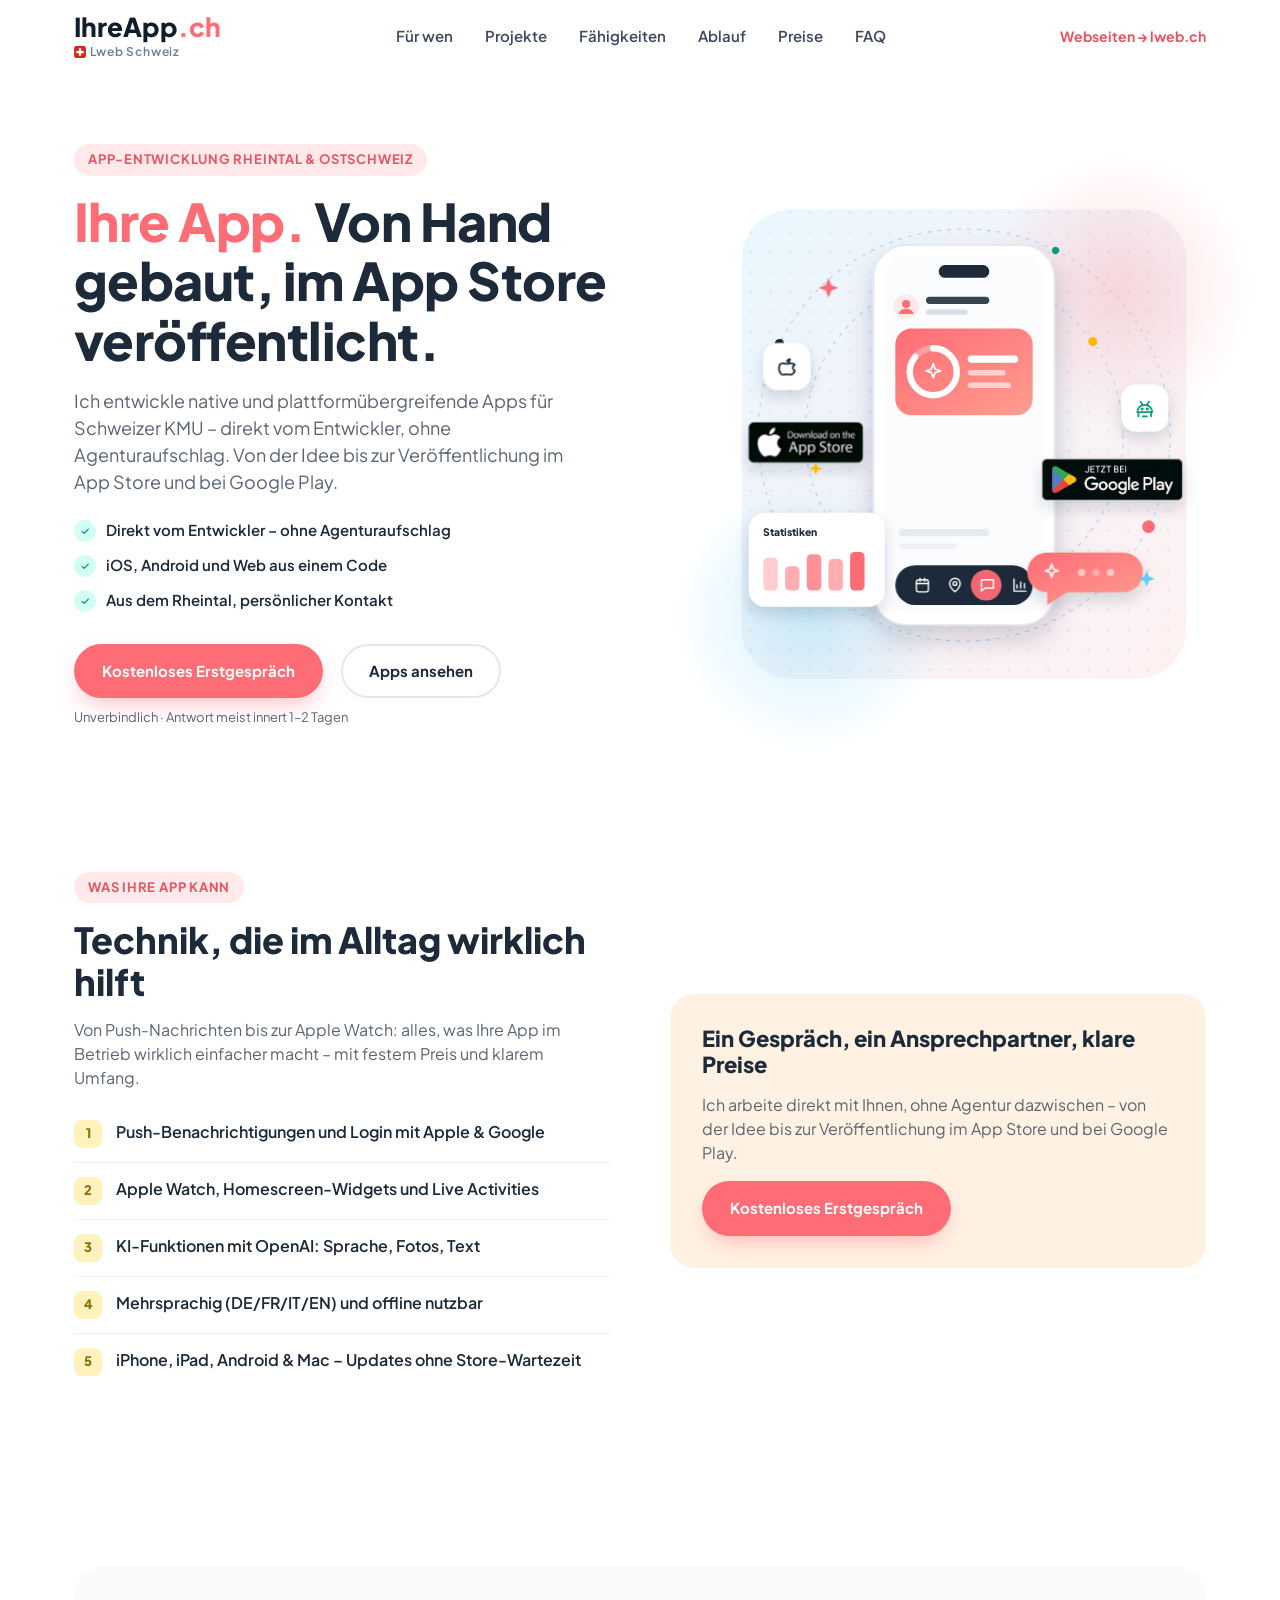
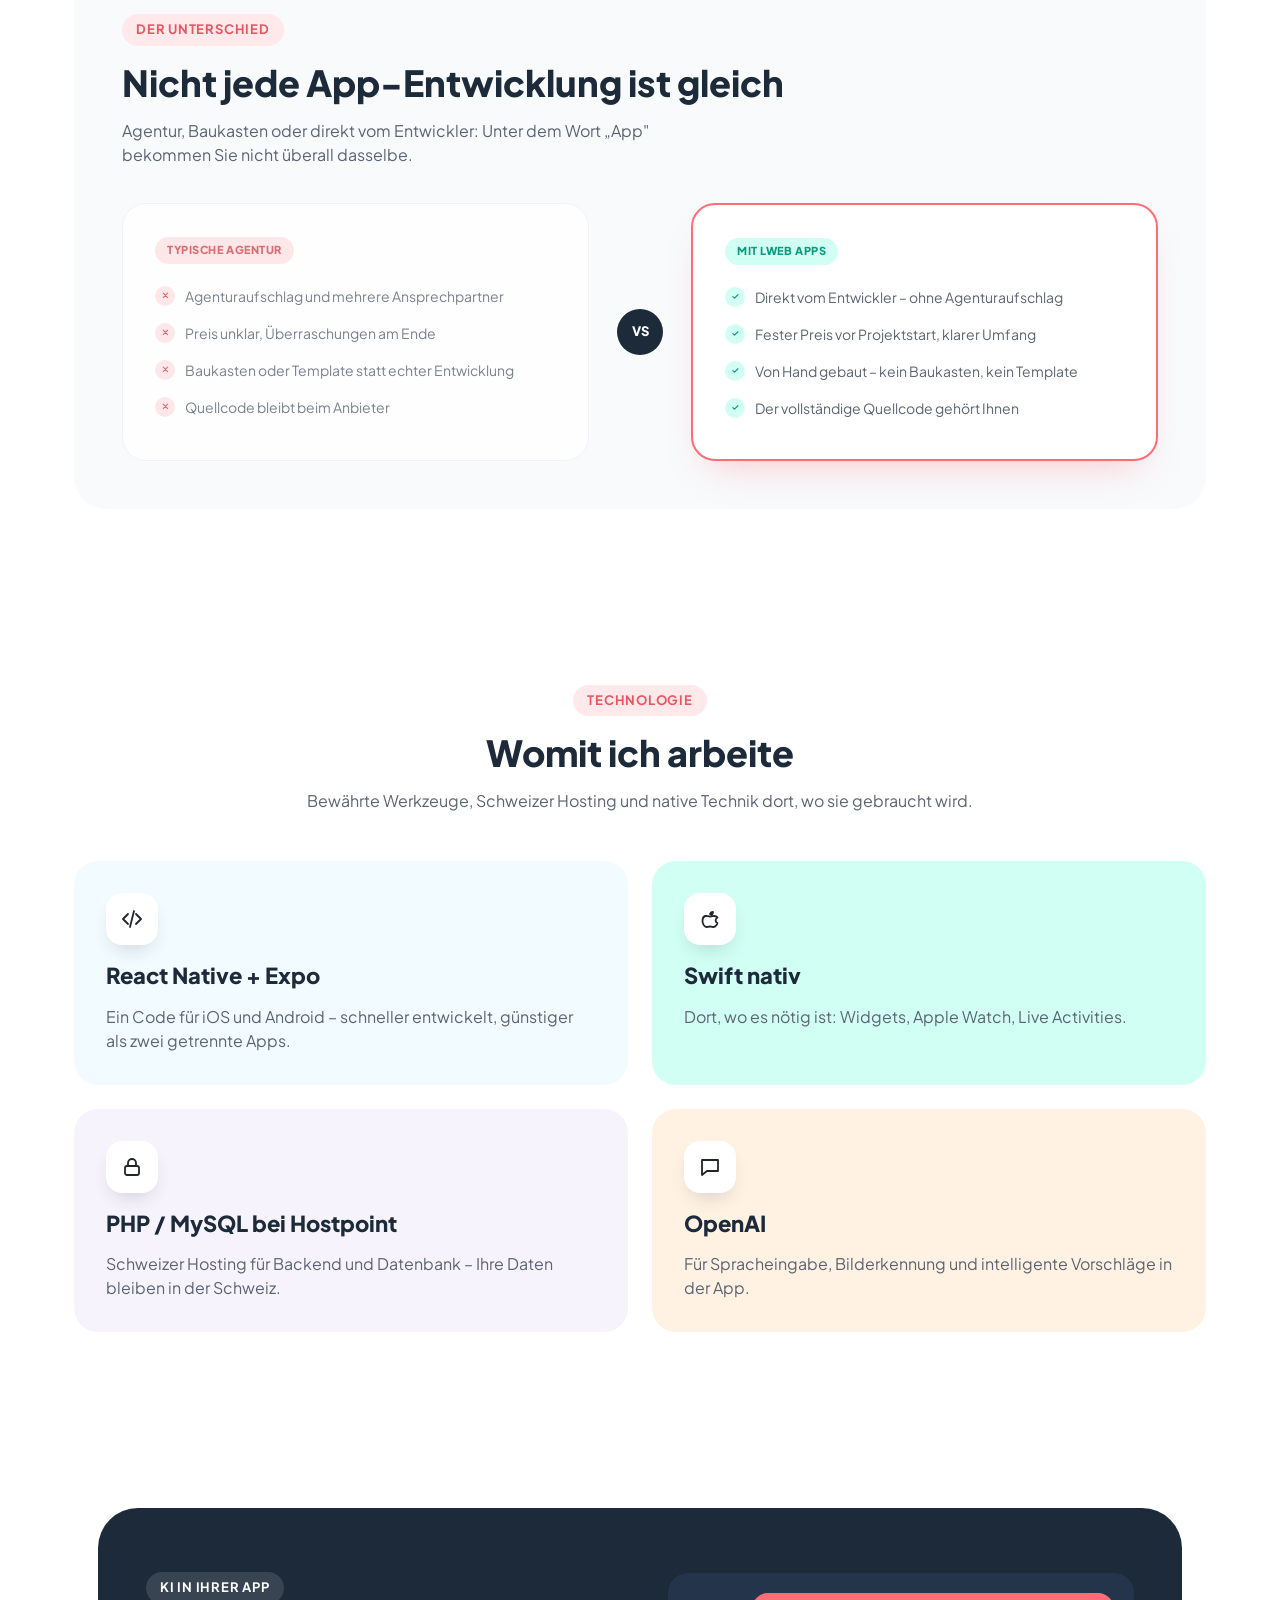
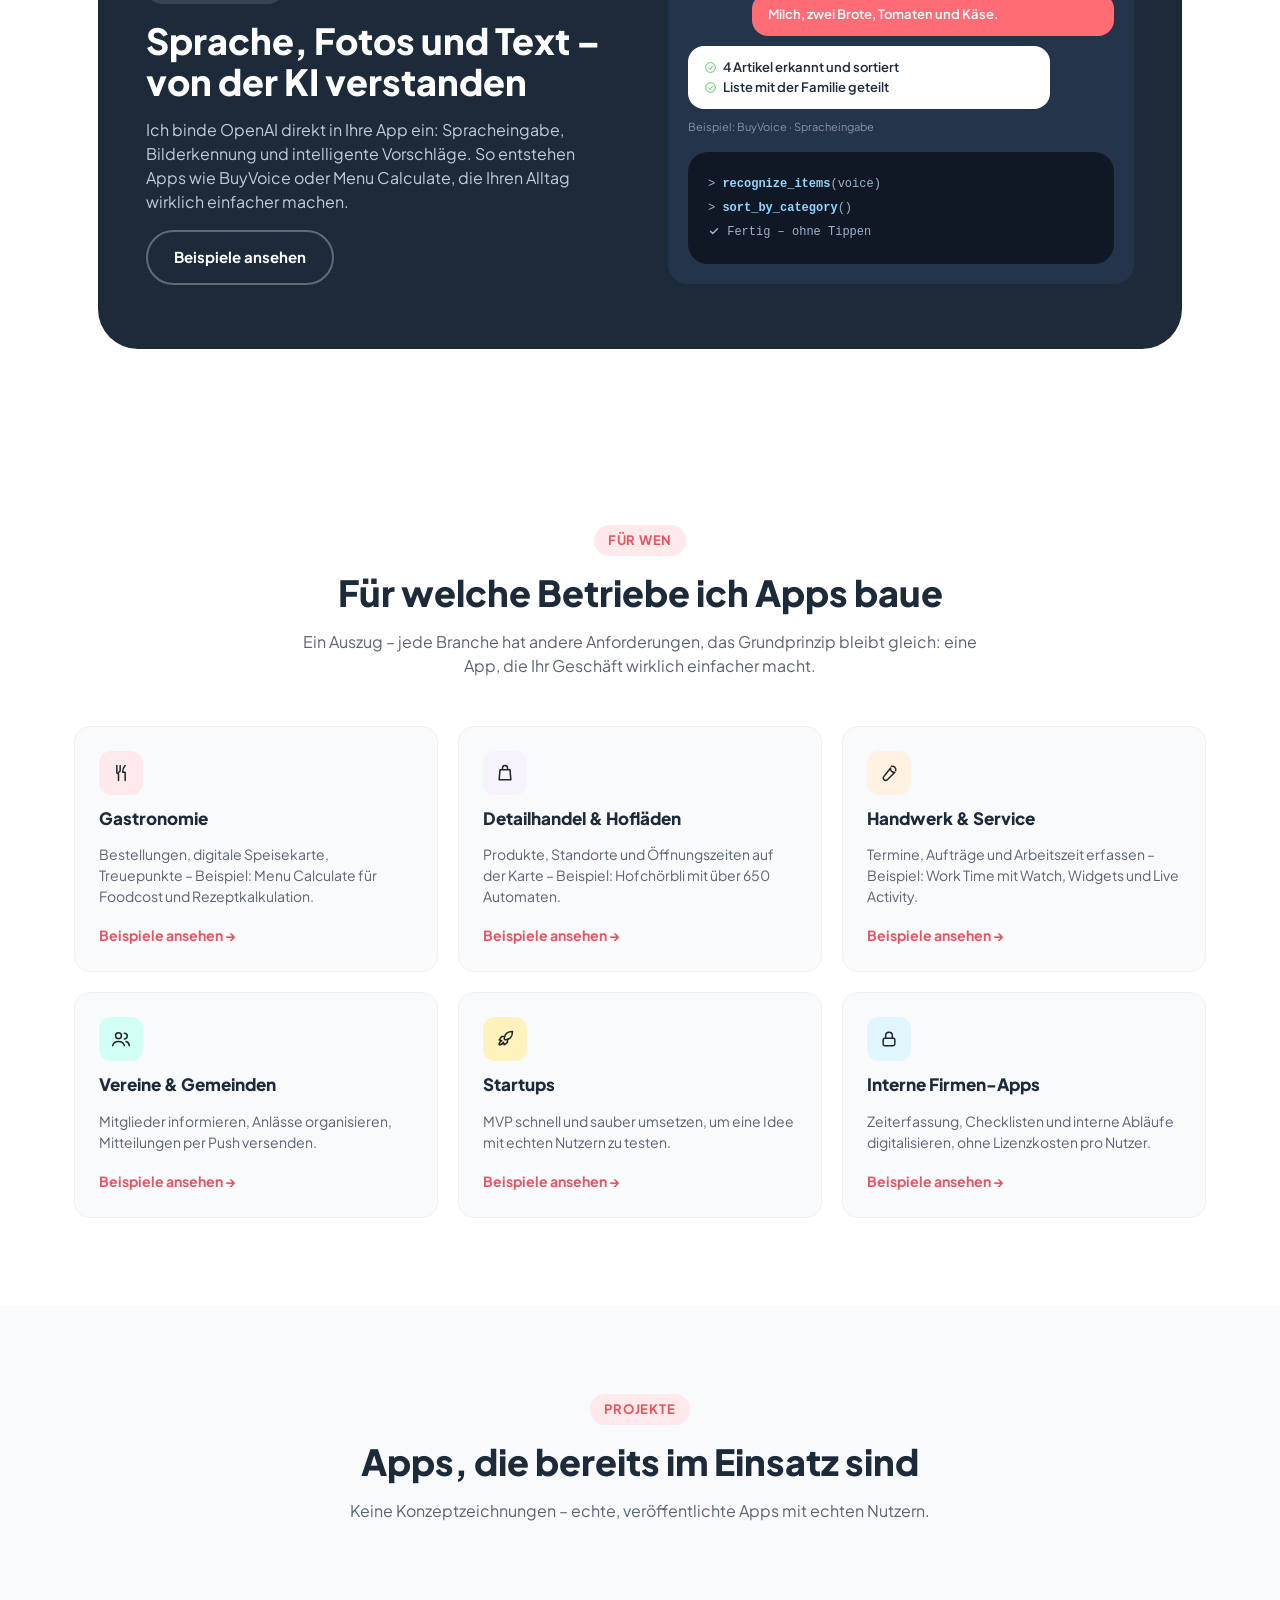
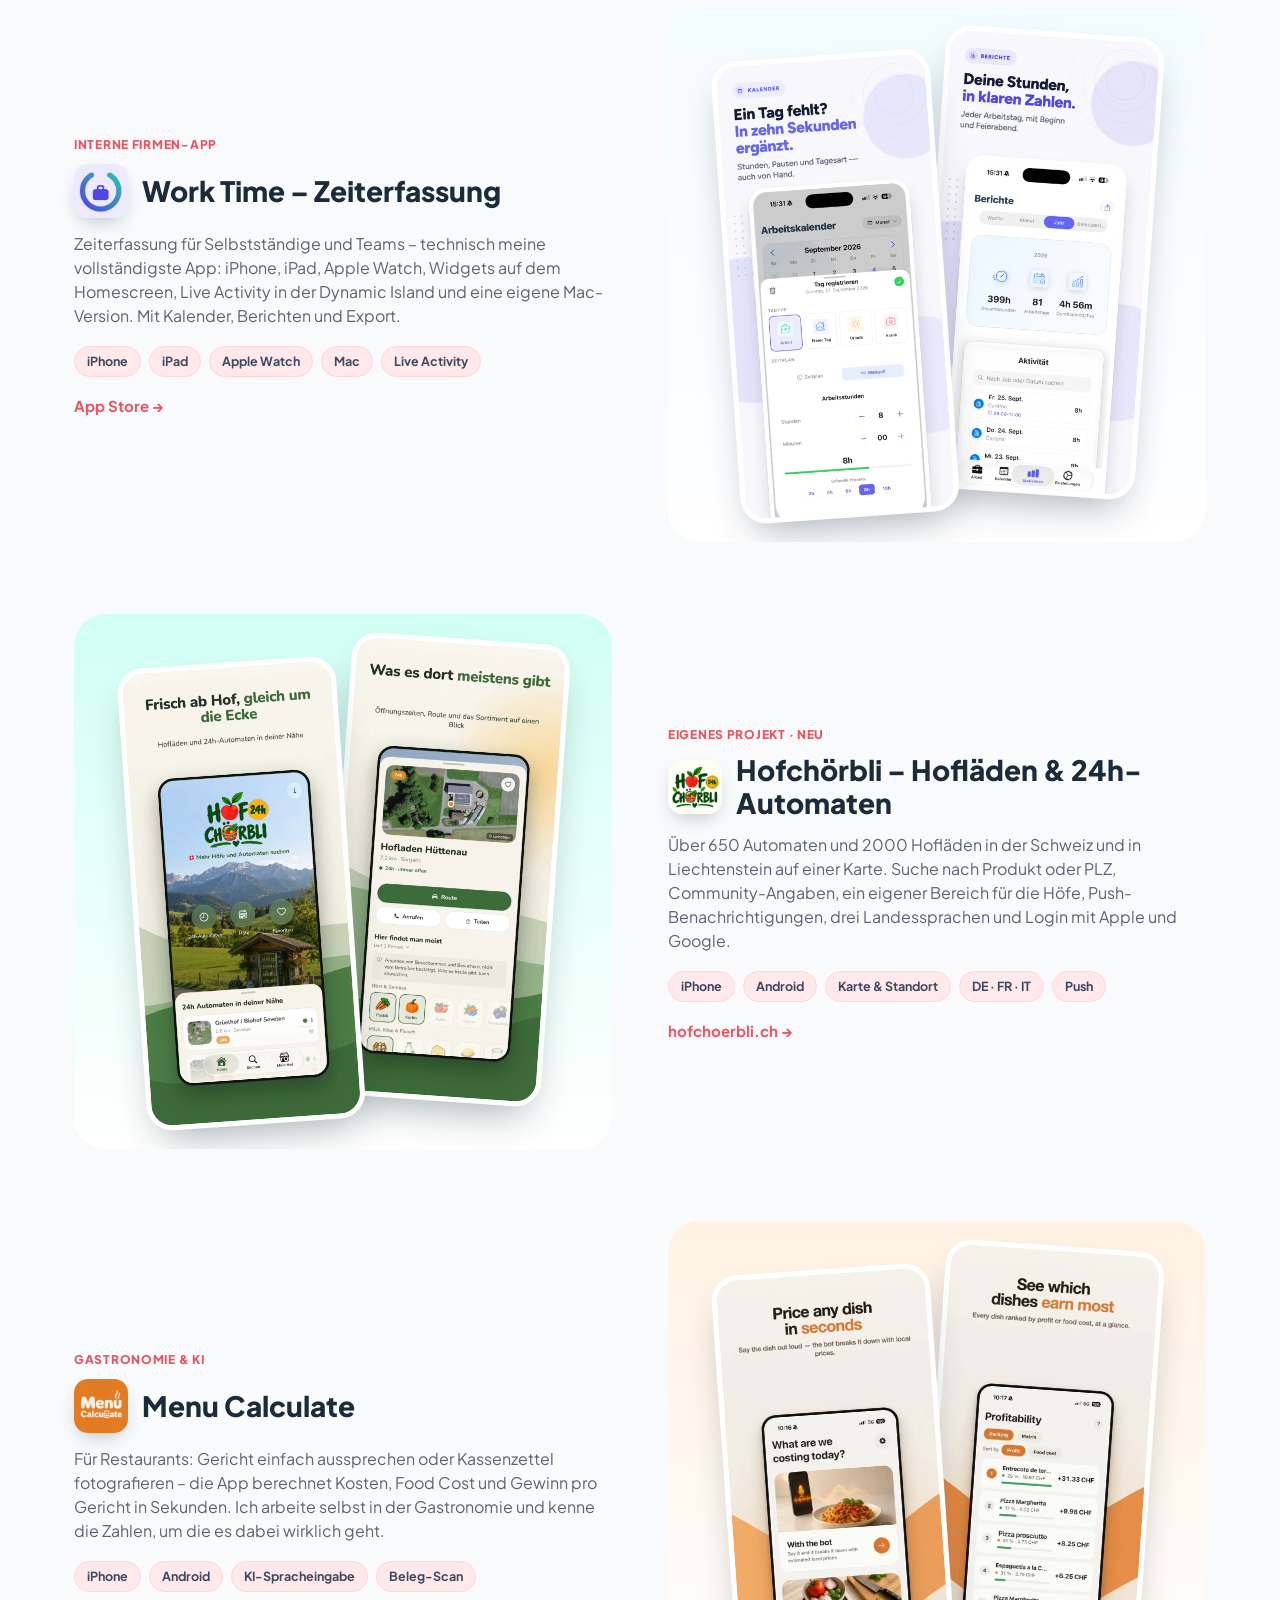
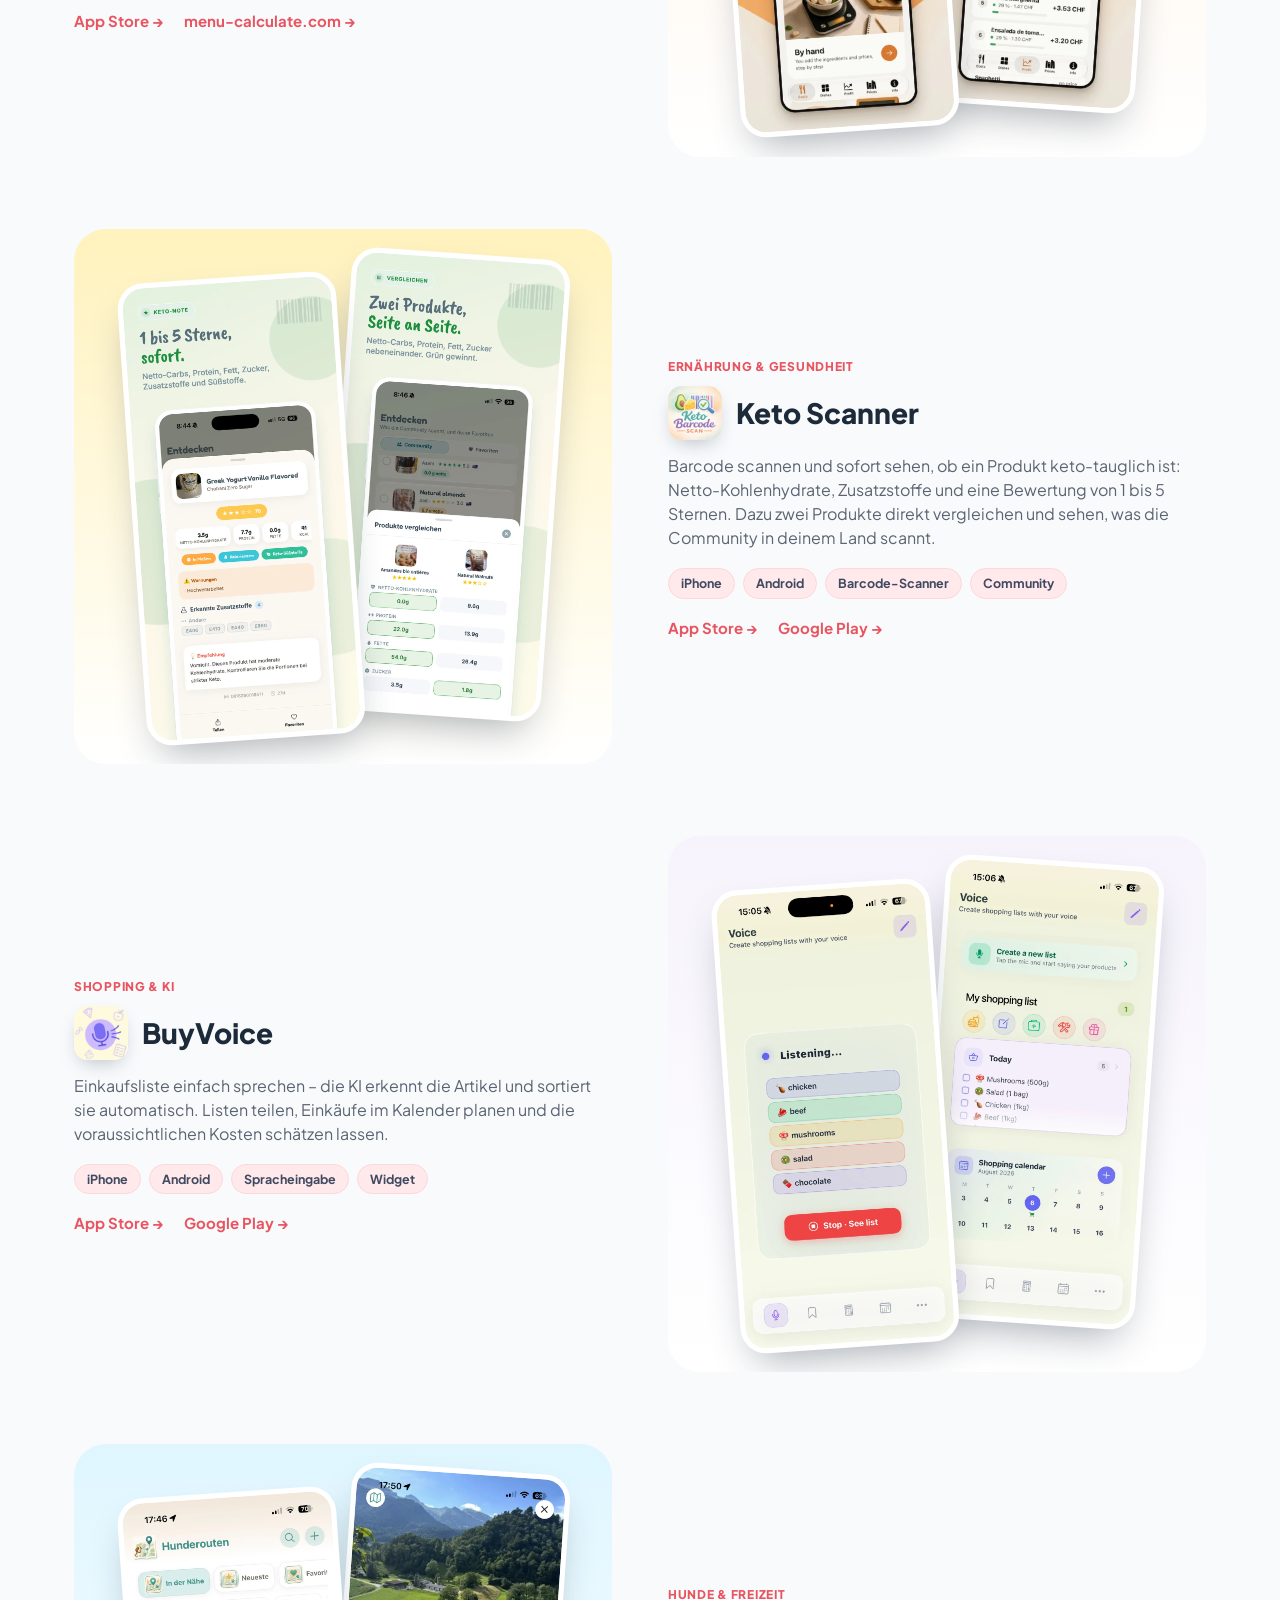
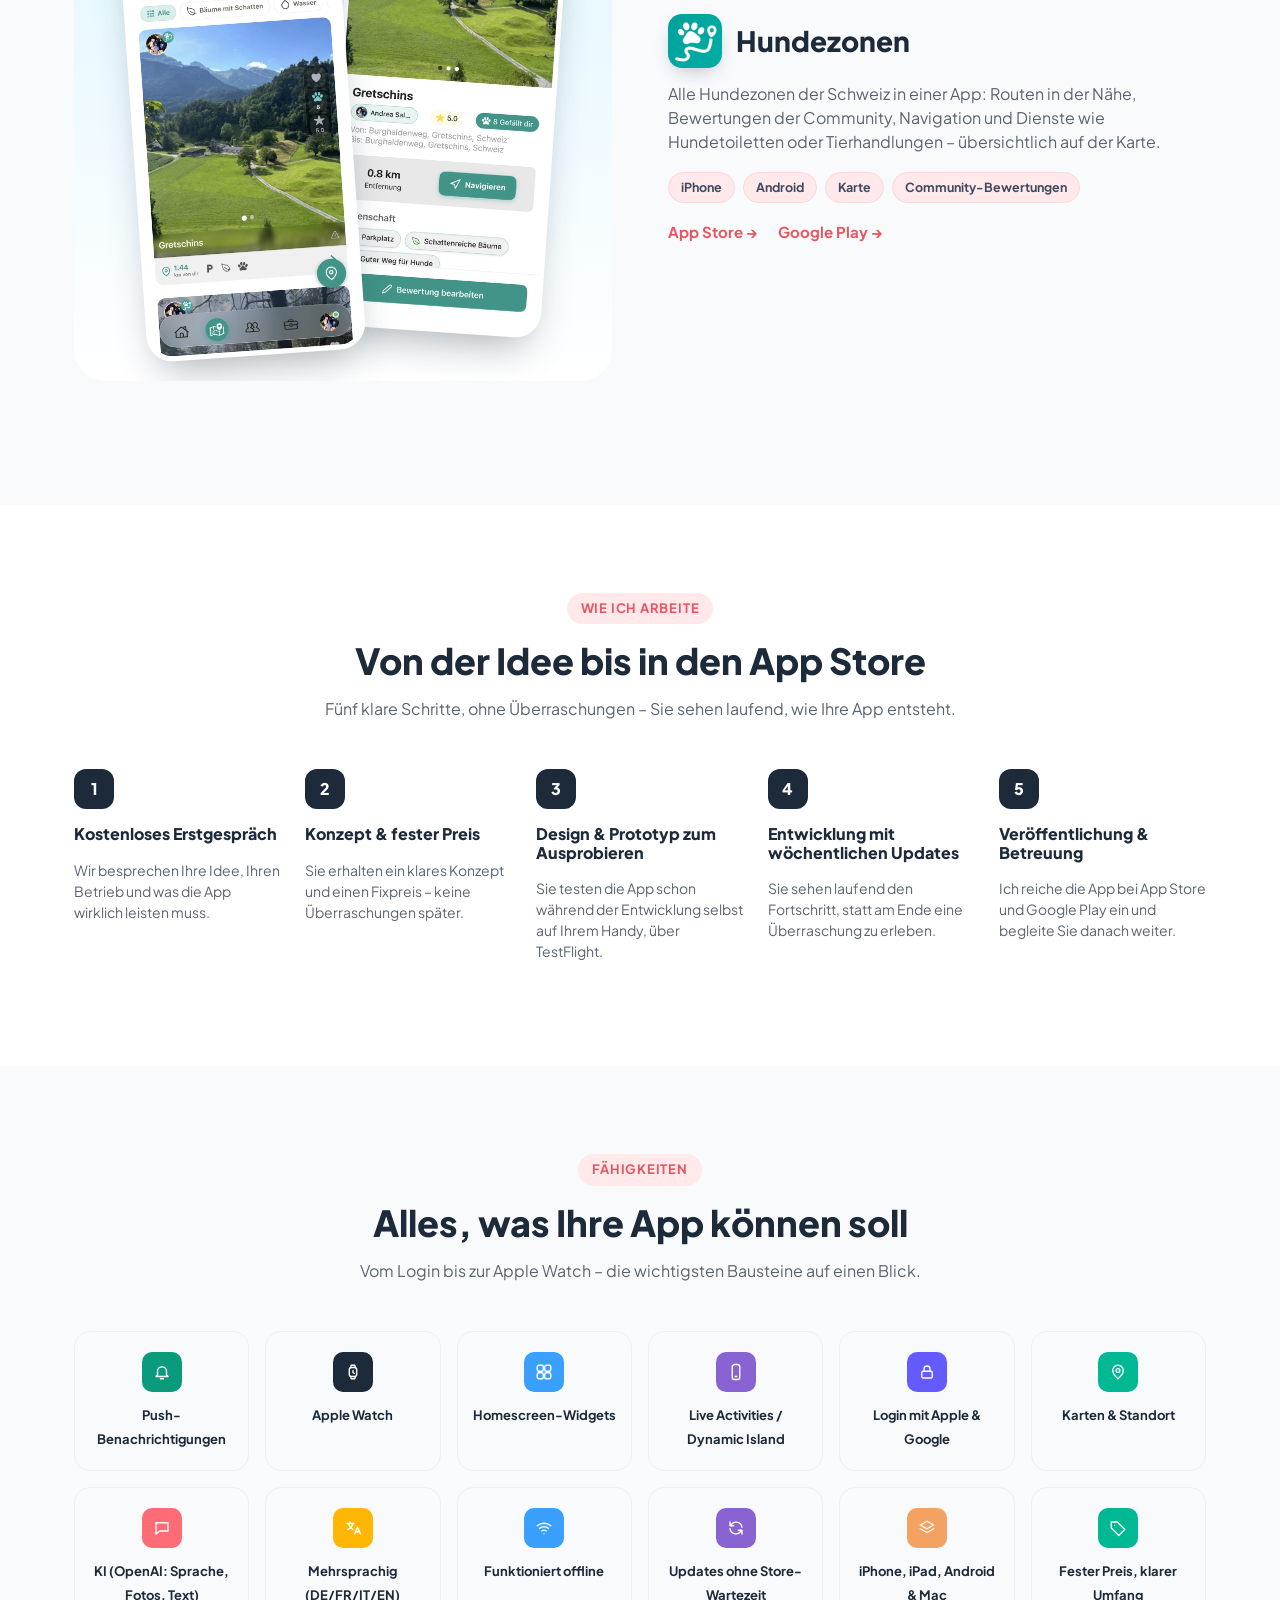
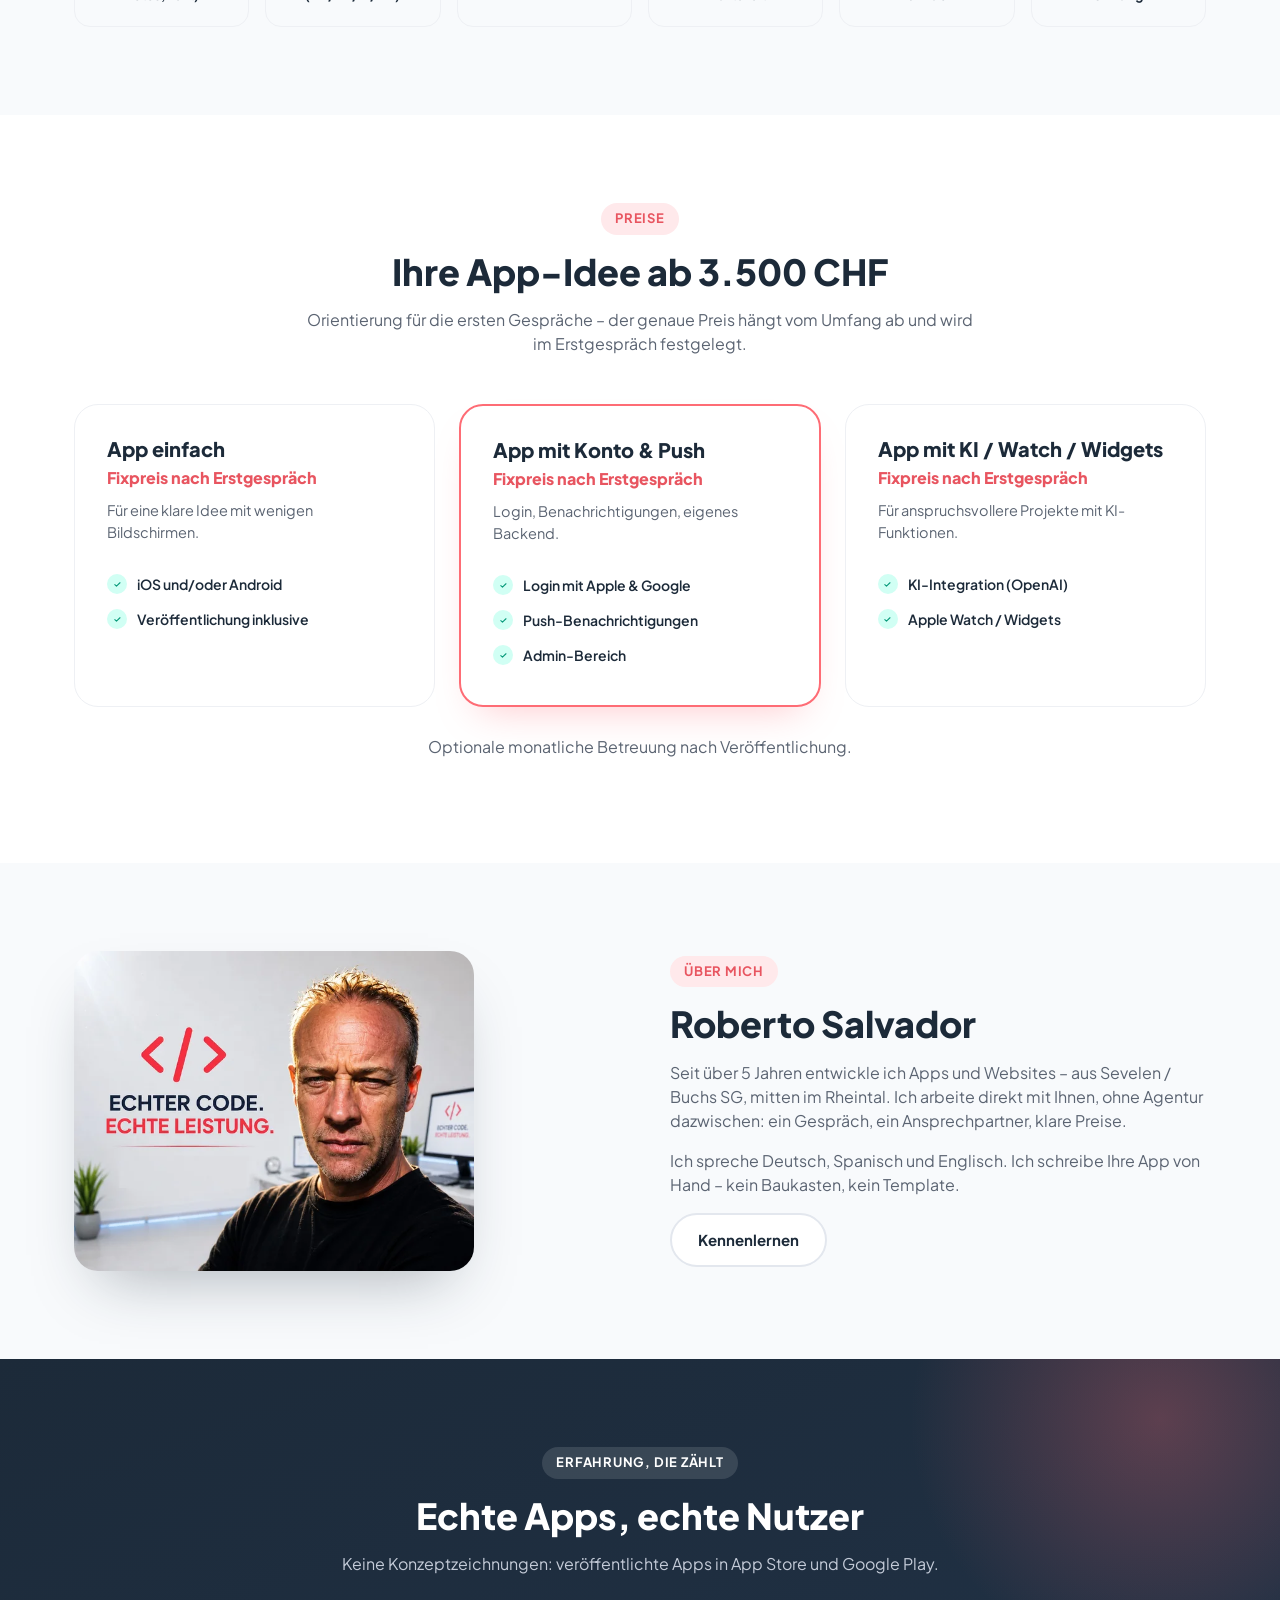
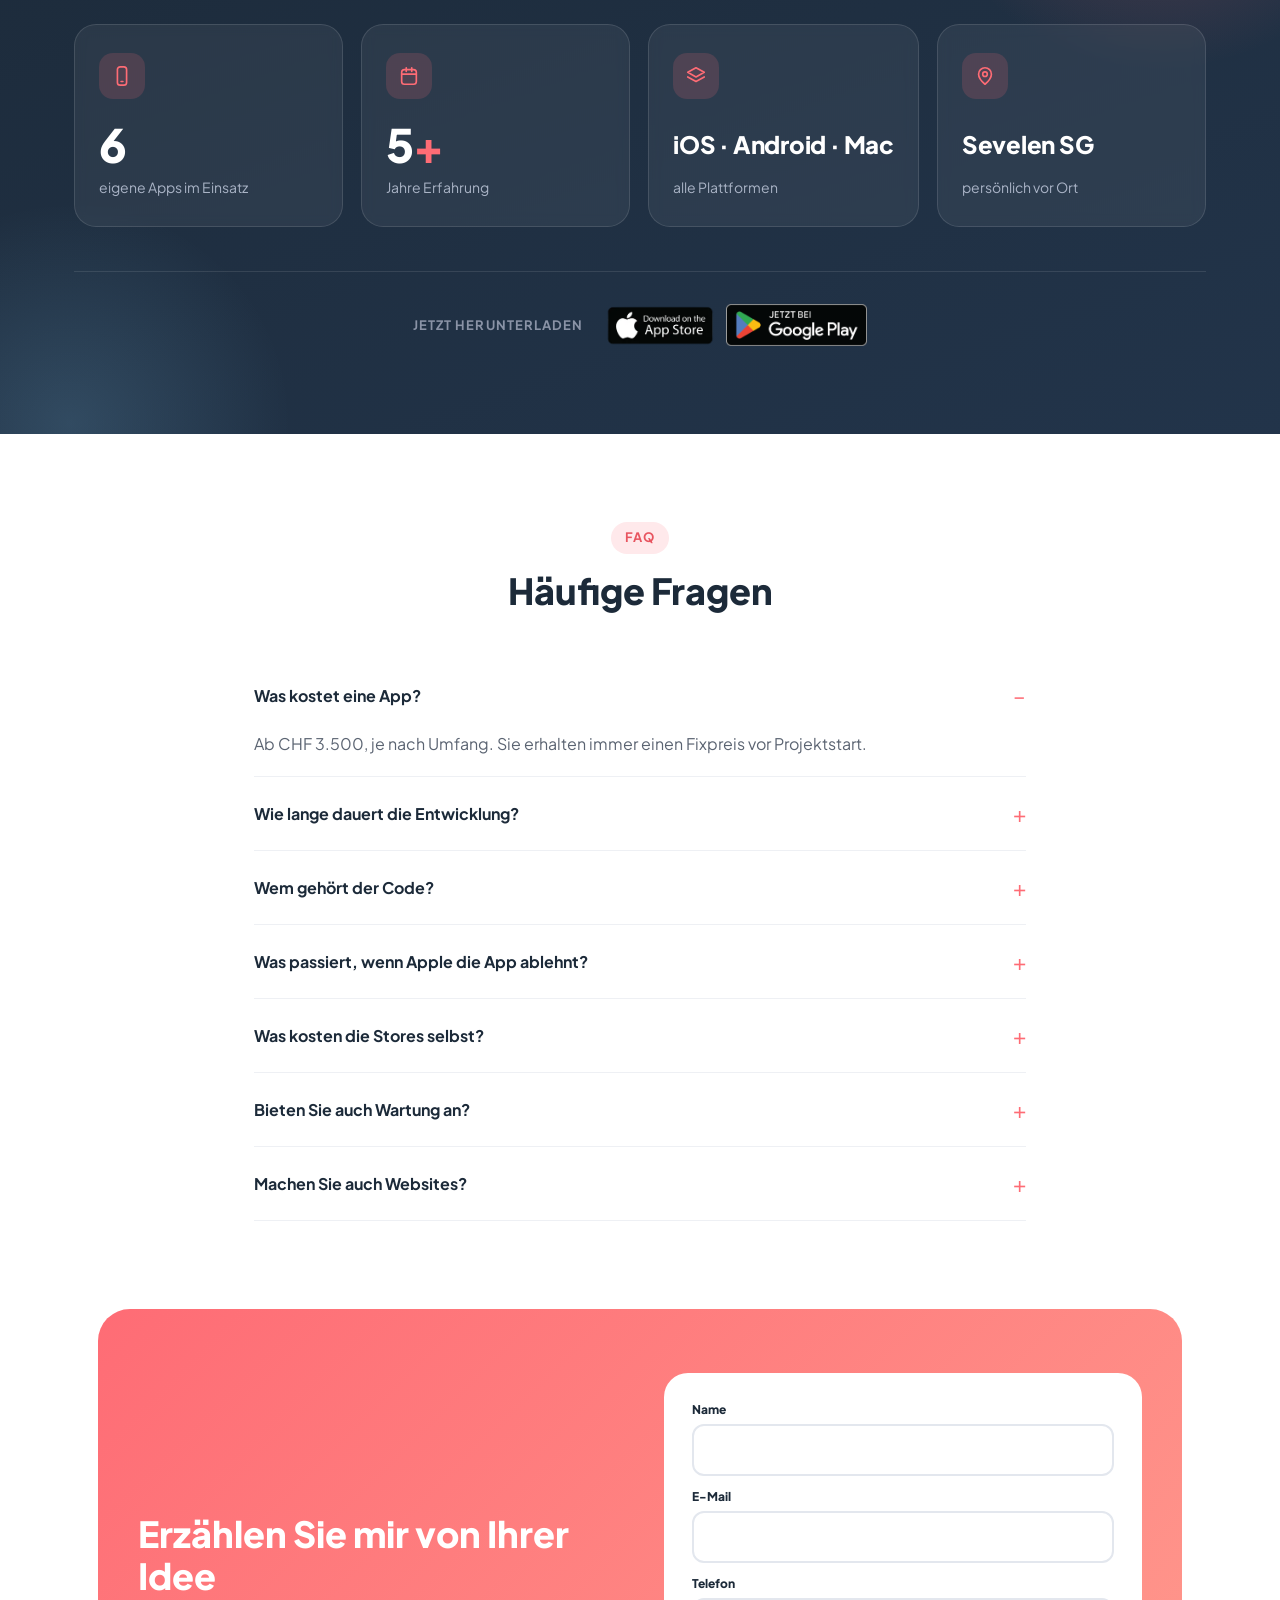
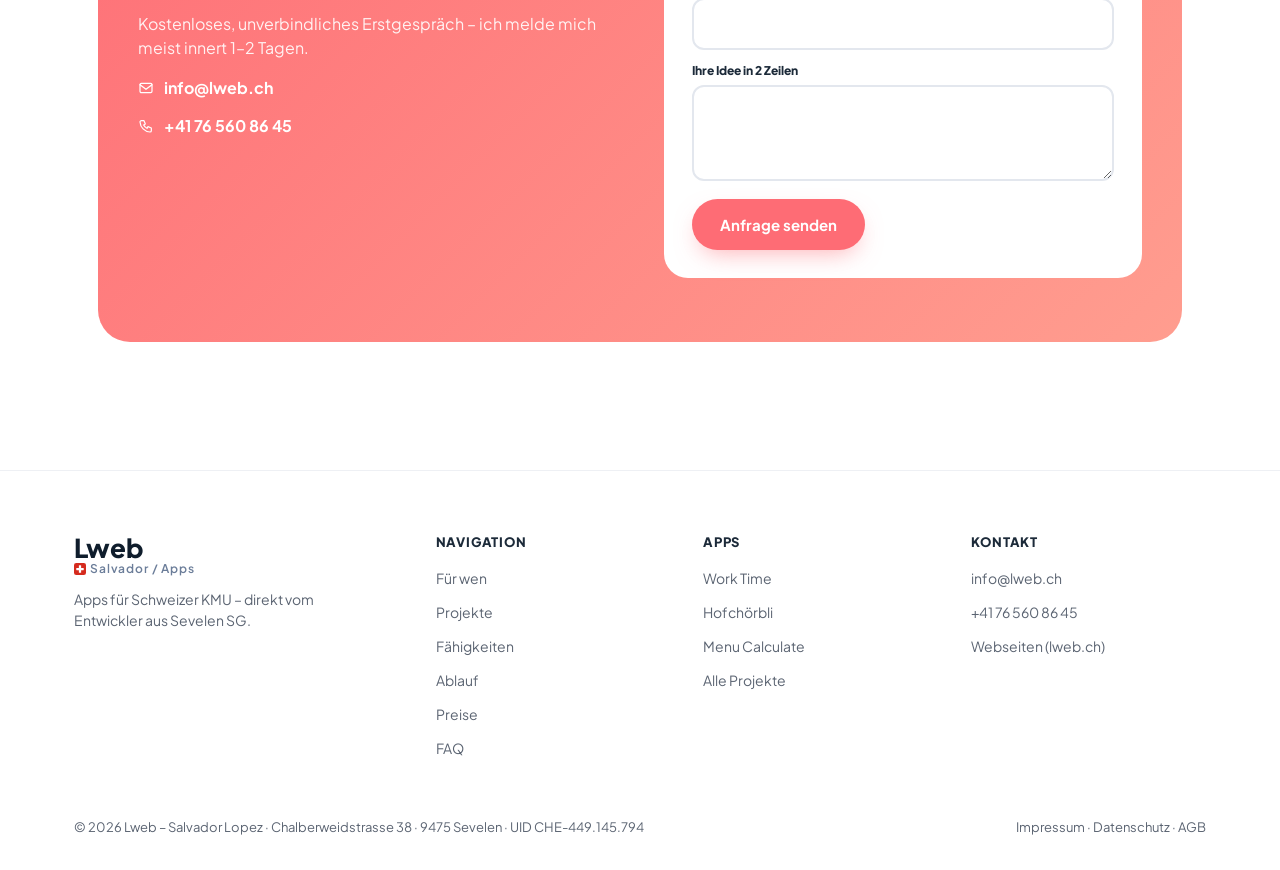
==== index.html @ 058e889f ",update7“" ====
<!doctype html>
<html lang="de-CH">
<head>
<meta charset="utf-8">
<meta name="viewport" content="width=device-width,initial-scale=1">
<title>App entwickeln lassen – Buchs SG, Rheintal &amp; Liechtenstein | Lweb Apps</title>
<meta name="description" content="App entwickeln lassen im Rheintal: iPhone- und Android-Apps für Schweizer KMU, direkt vom Entwickler aus Sevelen SG. Fixpreis ab CHF 3.500, kostenloses Erstgespräch, 6 eigene Apps als Referenz.">
<link rel="canonical" href="https://www.ihreapp.ch/">
<meta property="og:type" content="website">
<meta property="og:site_name" content="Lweb Apps">
<meta property="og:url" content="https://www.ihreapp.ch/">
<meta property="og:title" content="App entwickeln lassen im Rheintal – Lweb Apps">
<meta property="og:description" content="iPhone- und Android-Apps für Schweizer KMU – direkt vom Entwickler aus Sevelen SG, ohne Agenturaufschlag. Echte Apps im App Store und bei Google Play.">
<meta property="og:image" content="https://www.ihreapp.ch/img/og-image.jpg">
<meta property="og:image:width" content="1200">
<meta property="og:image:height" content="630">
<meta property="og:image:alt" content="Drei Apps von Lweb auf iPhones: Work Time, Hofchörbli und Menu Calculate">
<meta property="og:locale" content="de_CH">
<meta name="twitter:card" content="summary_large_image">
<meta name="twitter:title" content="App entwickeln lassen im Rheintal – Lweb Apps">
<meta name="twitter:description" content="iPhone- und Android-Apps für Schweizer KMU – direkt vom Entwickler, ohne Agenturaufschlag.">
<meta name="twitter:image" content="https://www.ihreapp.ch/img/og-image.jpg">
<meta name="author" content="Roberto Salvador – Lweb">
<meta name="robots" content="index, follow, max-image-preview:large">
<meta name="geo.region" content="CH-SG">
<meta name="geo.placename" content="Sevelen">
<meta name="geo.position" content="47.1160;9.4790">
<meta name="ICBM" content="47.1160, 9.4790">
<meta name="theme-color" content="#0f1d2c">
<link rel="apple-touch-icon" href="img/favicon.png">
<link rel="icon" href="img/favicon.png">
<link rel="preconnect" href="https://fonts.googleapis.com">
<link rel="preconnect" href="https://fonts.gstatic.com" crossorigin>
<link href="https://fonts.googleapis.com/css2?family=Plus+Jakarta+Sans:wght@400;500;600;700;800&display=swap" rel="stylesheet">

<script type="application/ld+json">
{
 "@context": "https://schema.org",
 "@type": "ProfessionalService",
 "@id": "https://www.ihreapp.ch/#lweb-apps",
 "name": "Lweb Apps",
 "alternateName": "Lweb – App-Entwicklung",
 "description": "Entwicklung von iPhone- und Android-Apps für KMU im Rheintal, in St. Gallen und Liechtenstein.",
 "url": "https://www.ihreapp.ch/",
 "logo": "https://www.ihreapp.ch/img/logolweb.webp",
 "image": "https://www.ihreapp.ch/img/og-image.jpg",
 "founder": {
  "@type": "Person",
  "name": "Roberto Salvador"
 },
 "address": {
  "@type": "PostalAddress",
  "addressLocality": "Sevelen",
  "postalCode": "9475",
  "addressRegion": "SG",
  "addressCountry": "CH"
 },
 "geo": {
  "@type": "GeoCoordinates",
  "latitude": 47.116,
  "longitude": 9.479
 },
 "email": "info@lweb.ch",
 "telephone": "+41765608645",
 "priceRange": "ab CHF 3500",
 "areaServed": [
  "Rheintal",
  "Werdenberg",
  "Sarganserland",
  "St. Gallen",
  "Liechtenstein",
  "Schweiz"
 ],
 "knowsAbout": [
  "App-Entwicklung",
  "iOS",
  "Android",
  "React Native",
  "Apple Watch",
  "Push-Benachrichtigungen",
  "KI-Integration"
 ],
 "sameAs": [
  "https://www.lweb.ch"
 ]
}
</script>
<script type="application/ld+json">
{
 "@context": "https://schema.org",
 "@type": "FAQPage",
 "mainEntity": [
  {
   "@type": "Question",
   "name": "Was kostet eine App?",
   "acceptedAnswer": {
    "@type": "Answer",
    "text": "Ab CHF 3.500, je nach Umfang. Sie erhalten immer einen Fixpreis vor Projektstart."
   }
  },
  {
   "@type": "Question",
   "name": "Wie lange dauert die Entwicklung?",
   "acceptedAnswer": {
    "@type": "Answer",
    "text": "Je nach Umfang meist einige Wochen. Im Erstgespräch bekommen Sie eine konkrete Einschätzung."
   }
  },
  {
   "@type": "Question",
   "name": "Wem gehört der Code?",
   "acceptedAnswer": {
    "@type": "Answer",
    "text": "Ihnen. Nach Projektabschluss erhalten Sie den vollständigen Quellcode."
   }
  },
  {
   "@type": "Question",
   "name": "Was passiert, wenn Apple die App ablehnt?",
   "acceptedAnswer": {
    "@type": "Answer",
    "text": "Das kommt gelegentlich vor. Ich passe die App an die Richtlinien an und reiche sie erneut ein – ohne Zusatzkosten für Sie."
   }
  },
  {
   "@type": "Question",
   "name": "Was kosten die Stores selbst?",
   "acceptedAnswer": {
    "@type": "Answer",
    "text": "Apple Developer Program: 99 USD pro Jahr. Google Play: einmalig 25 USD. Diese Gebühren gehen direkt an Apple/Google."
   }
  },
  {
   "@type": "Question",
   "name": "Bieten Sie auch Wartung an?",
   "acceptedAnswer": {
    "@type": "Answer",
    "text": "Ja, optional als monatliches Paket für Updates, Bugfixes und neue Funktionen."
   }
  },
  {
   "@type": "Question",
   "name": "Machen Sie auch Websites?",
   "acceptedAnswer": {
    "@type": "Answer",
    "text": "Ja – dafür gibt es lweb.ch, meine zweite Seite für Webseiten."
   }
  }
 ]
}
</script>
<!--FROMLWEB--><script>(function(){try{var h='',r=document.referrer,st=window.sessionStorage;if(r){try{h=new URL(r).hostname}catch(e){}}var self=location.hostname,ok=/(^|\.)lweb\.ch$/.test(h);if(/[?&]from=lweb(&|$)/.test(location.search)||ok){st.setItem('fromLweb','1')}else if(h&&h!==self){st.removeItem('fromLweb')}if(st.getItem('fromLweb')==='1')document.documentElement.classList.add('from-lweb')}catch(e){}})();</script><!--/FROMLWEB--><style>
  :root{
    --bg:#ffffff;
    --text:#212529;
    --text-soft:#5b6472;
    --navy:#1c2a39;
    --navy-soft:#3f4960;
    --accent:#fe6c75;
    --accent-dark:#e85560;
    --panel-blue:#f2fbff;
    --panel-purple:#f6f3fc;
    --panel-orange:#fff2e3;
    --panel-sky:#dff6ff;
    --panel-yellow:#fff2bd;
    --panel-pink:#ffe9eb;
    --panel-teal:#d1fff4;
    --panel-neutral:#f8fafc;
    --radius-lg:24px;
    --radius-md:16px;
    --radius-sm:10px;
    --maxw:1180px;
  }
  *{box-sizing:border-box;}
  html{scroll-behavior:smooth;}
  body{
    margin:0;
    font-family:'Plus Jakarta Sans', Arial, sans-serif;
    color:var(--text);
    background:var(--bg);
    line-height:1.5;
    -webkit-font-smoothing:antialiased;
  }
  img,svg{max-width:100%;display:block;}
  a{color:inherit;text-decoration:none;}
  ul{margin:0;padding:0;list-style:none;}
  .wrap{max-width:var(--maxw);margin:0 auto;padding:0 24px;}
  h1,h2,h3,h4{color:var(--navy);margin:0 0 16px;font-weight:800;line-height:1.15;}
  h2{font-size:36px;}
  h3{font-size:22px;}
  p{color:var(--text-soft);margin:0 0 16px;}
  .eyebrow{
    display:inline-block;
    font-size:13px;
    font-weight:700;
    letter-spacing:.06em;
    text-transform:uppercase;
    color:var(--accent-dark);
    background:var(--panel-pink);
    padding:6px 14px;
    border-radius:999px;
    margin-bottom:16px;
  }
  .btn{
    display:inline-flex;
    align-items:center;
    justify-content:center;
    gap:8px;
    padding:14px 26px;
    border-radius:999px;
    font-weight:700;
    font-size:15px;
    cursor:pointer;
    border:2px solid transparent;
    transition:transform .15s ease, box-shadow .15s ease, background .15s ease;
    white-space:nowrap;
  }
  .btn:hover{transform:translateY(-2px);}
  .btn-primary{background:var(--accent);color:#fff;box-shadow:0 10px 24px -8px rgba(254,108,117,.55);}
  .btn-primary:hover{background:var(--accent-dark);}
  .btn-outline{background:#fff;color:var(--navy);border-color:#e3e7ee;}
  .btn-outline:hover{border-color:var(--navy);}
  .btn-ghost{background:transparent;color:var(--navy);}

  /* Header */
  header{
    position:sticky;top:0;z-index:50;
    background:rgba(255,255,255,.9);
    backdrop-filter:blur(10px);
    border-bottom:1px solid #eef0f4;
  }
  .nav{display:flex;align-items:center;justify-content:space-between;padding:14px 0;}
  .logo{display:flex;align-items:center;gap:10px;font-weight:800;font-size:22px;color:var(--navy);}
  .logo-mark{
    width:34px;height:34px;border-radius:10px;
    background:linear-gradient(135deg,var(--accent),#ffb199);
    position:relative;flex:none;
  }
  .logo-mark::after{
    content:"";position:absolute;inset:9px;
    border-radius:6px;background:#fff;
  }
  .logo span{color:var(--accent);}
  .nav-links{display:flex;gap:32px;font-weight:600;font-size:15px;color:var(--navy-soft);}
  .nav-links a:hover{color:var(--navy);}
  .nav-right{display:flex;align-items:center;gap:20px;}
  .nav-cta-group{display:flex;align-items:center;gap:20px;}
  .burger{display:none;flex-direction:column;gap:5px;cursor:pointer;background:none;border:none;}
  .burger span{width:24px;height:2px;background:var(--navy);display:block;border-radius:2px;}

  /* Hero */
  .hero{padding:72px 0 40px;}
  .hero-grid{display:grid;grid-template-columns:1.1fr .9fr;gap:56px;align-items:center;}
  .hero h1{font-size:52px;letter-spacing:-.01em;}
  .hero h1 em{font-style:normal;color:var(--accent);}
  .hero p.lead{font-size:18px;max-width:520px;}
  .check-list{margin:24px 0 32px;display:flex;flex-direction:column;gap:12px;}
  .check-list li{display:flex;align-items:flex-start;gap:10px;font-weight:600;color:var(--navy);font-size:15px;}
  .check-ico{
    flex:none;width:22px;height:22px;border-radius:50%;
    background:var(--panel-teal);color:#0a9b7c;
    display:flex;align-items:center;justify-content:center;font-size:13px;
    margin-top:1px;
  }
  .hero-ctas{display:flex;align-items:center;gap:18px;flex-wrap:wrap;}
  .hero-note{font-size:13px;color:var(--text-soft);margin-top:10px;}

  /* Phone mockup (pure CSS, no external images) */
  .mock-wrap{position:relative;display:flex;justify-content:center;}
  .mock-panel{
    width:100%;max-width:380px;
    background:linear-gradient(180deg,var(--panel-blue),#eaf7ff);
    border-radius:32px;
    padding:28px;
    position:relative;
    box-shadow:0 30px 60px -20px rgba(28,42,57,.25);
  }
  .phone{
    background:#fff;border-radius:26px;padding:14px;
    box-shadow:0 20px 40px -15px rgba(28,42,57,.35);
  }
  .phone-notch{width:60px;height:6px;background:#e3e7ee;border-radius:4px;margin:0 auto 10px;}
  .phone-row{display:flex;gap:8px;margin-bottom:8px;}
  .phone-pill{flex:1;height:14px;border-radius:999px;background:var(--panel-neutral);}
  .phone-pill.short{flex:none;width:36px;}
  .phone-card{
    background:var(--panel-purple);border-radius:14px;height:70px;margin-bottom:10px;
    display:flex;align-items:center;justify-content:center;gap:10px;
  }
  .dot{width:10px;height:10px;border-radius:50%;}
  .grid-icons{display:grid;grid-template-columns:repeat(4,1fr);gap:8px;margin-top:10px;}
  .grid-icons div{
    aspect-ratio:1;border-radius:12px;display:flex;align-items:center;justify-content:center;
    font-size:16px;
  }
  .float-chip{
    position:absolute;background:#fff;border-radius:14px;
    box-shadow:0 12px 30px -10px rgba(28,42,57,.3);
    padding:10px 14px;font-size:12px;font-weight:700;color:var(--navy);
    display:flex;align-items:center;gap:8px;
  }
  .float-chip .dotcol{width:8px;height:8px;border-radius:50%;background:var(--accent);}
  .chip-top{top:-18px;right:-10px;}
  .chip-bottom{bottom:10px;left:-24px;}

  /* Sections */
  section{padding:88px 0;}
  .section-head{max-width:680px;margin:0 auto 48px;text-align:center;}
  .section-head.left{margin:0 0 48px;text-align:left;}

  /* Feature list section */
  .feature-split{display:grid;grid-template-columns:1fr 1fr;gap:60px;align-items:center;}
  .feature-list li{
    display:flex;gap:14px;padding:14px 0;border-bottom:1px solid #eef0f4;
    font-weight:600;color:var(--navy);
  }
  .feature-list li:last-child{border-bottom:none;}
  .num-badge{
    flex:none;width:28px;height:28px;border-radius:8px;background:var(--panel-yellow);
    display:flex;align-items:center;justify-content:center;font-size:13px;font-weight:800;color:#8a6d00;
  }
  .stat-card{
    background:var(--panel-orange);border-radius:var(--radius-lg);padding:32px;
  }

  /* Comparison */
  .compare-wrap{background:var(--panel-neutral);border-radius:32px;padding:48px;}
  .compare-grid{display:grid;grid-template-columns:1fr auto 1fr;gap:28px;align-items:stretch;}
  .compare-card{background:#fff;border-radius:var(--radius-lg);padding:32px;border:1px solid #eef0f4;}
  .compare-card.bad{opacity:.8;}
  .compare-card.good{border:2px solid var(--accent);box-shadow:0 20px 40px -20px rgba(254,108,117,.4);}
  .compare-vs{
    align-self:center;width:46px;height:46px;border-radius:50%;background:var(--navy);color:#fff;
    display:flex;align-items:center;justify-content:center;font-weight:800;font-size:13px;
  }
  .compare-list li{display:flex;gap:10px;padding:8px 0;font-size:14px;color:var(--text-soft);}
  .x-ico,.ok-ico{flex:none;width:20px;height:20px;border-radius:50%;display:flex;align-items:center;justify-content:center;font-size:11px;font-weight:800;}
  .x-ico{background:#ffe3e3;color:#d5484f;}
  .ok-ico{background:var(--panel-teal);color:#0a9b7c;}
  .tag{display:inline-block;font-size:11px;font-weight:800;letter-spacing:.05em;text-transform:uppercase;padding:5px 12px;border-radius:999px;margin-bottom:14px;}
  .tag.bad{background:#ffe3e3;color:#d5484f;}
  .tag.good{background:var(--panel-teal);color:#0a9b7c;}

  /* Native apps */
  .two-col{display:grid;grid-template-columns:1fr 1fr;gap:24px;}
  .platform-card{
    border-radius:var(--radius-lg);padding:32px;background:var(--panel-blue);
  }
  .platform-card.android{background:var(--panel-teal);}
  .platform-badge{
    width:52px;height:52px;border-radius:16px;background:#fff;
    display:flex;align-items:center;justify-content:center;font-size:24px;margin-bottom:18px;
    box-shadow:0 10px 20px -8px rgba(28,42,57,.2);
  }

  /* AI section */
  .ai-section{background:var(--navy);color:#fff;border-radius:40px;margin:0 24px;padding:64px 48px;}
  .ai-section .wrap{max-width:1080px;padding:0;}
  .ai-section h2, .ai-section h3{color:#fff;}
  .ai-section p{color:#c4cbd8;}
  .ai-grid{display:grid;grid-template-columns:1fr 1fr;gap:56px;align-items:center;}
  .chat-mock{background:#24344a;border-radius:20px;padding:20px;}
  .chat-bubble{
    background:#fff;color:var(--navy);border-radius:16px;padding:12px 16px;
    font-size:13px;font-weight:600;margin-bottom:10px;max-width:85%;
  }
  .chat-bubble.me{background:var(--accent);color:#fff;margin-left:auto;}
  .chat-meta{font-size:11px;color:#8a93a6;margin:6px 0 16px;}
  .code-mock{background:#101825;border-radius:20px;padding:20px;font-family:monospace;font-size:12px;color:#8fd6ff;}
  .code-line{padding:3px 0;color:#9fb2c9;}
  .code-line b{color:#8fd6ff;}

  /* Use cases grid */
  .cards-grid{display:grid;grid-template-columns:repeat(4,1fr);gap:20px;}
  .usecase-card{
    border-radius:var(--radius-md);padding:24px;background:var(--panel-neutral);
    border:1px solid #eef0f4;transition:transform .15s ease, box-shadow .15s ease;
  }
  .usecase-card:hover{transform:translateY(-4px);box-shadow:0 16px 30px -14px rgba(28,42,57,.25);}
  .usecase-ico{width:44px;height:44px;border-radius:12px;display:flex;align-items:center;justify-content:center;font-size:20px;margin-bottom:14px;}
  .usecase-card a{font-weight:700;color:var(--accent-dark);font-size:14px;}

  /* Steps */
  .steps-grid{display:grid;grid-template-columns:repeat(4,1fr);gap:24px;}
  .step-card{text-align:left;}
  .step-num{
    width:40px;height:40px;border-radius:12px;background:var(--navy);color:#fff;
    display:flex;align-items:center;justify-content:center;font-weight:800;margin-bottom:16px;
  }

  /* Extensions */
  .ext-grid{display:grid;grid-template-columns:repeat(5,1fr);gap:16px;}
  .ext-card{
    background:var(--panel-neutral);border-radius:var(--radius-md);padding:20px 14px;
    text-align:center;border:1px solid #eef0f4;
  }
  .ext-ico{width:40px;height:40px;border-radius:10px;margin:0 auto 10px;display:flex;align-items:center;justify-content:center;font-size:18px;color:#fff;font-weight:800;}
  .ext-card span{font-size:13px;font-weight:700;color:var(--navy);}

  /* Design system */
  .swatch-row{display:flex;gap:12px;margin:20px 0;flex-wrap:wrap;}
  .swatch{width:44px;height:44px;border-radius:12px;box-shadow:inset 0 0 0 1px rgba(0,0,0,.06);}

  /* Stats */
  .stats-section{background:var(--navy);color:#fff;}
  .stats-section h2{color:#fff;}
  .stats-section p{color:#c4cbd8;}
  .stats-grid{display:grid;grid-template-columns:repeat(3,1fr);gap:24px;margin-top:48px;text-align:center;}
  .stat-num{font-size:44px;font-weight:800;color:var(--accent);}
  .stat-label{color:#c4cbd8;font-size:14px;margin-top:6px;}

  /* Testimonials */
  .testi-grid{display:grid;grid-template-columns:repeat(3,1fr);gap:20px;}
  .testi-card{
    background:var(--panel-neutral);border-radius:var(--radius-md);padding:24px;border:1px solid #eef0f4;
  }
  .stars{color:#ffb800;font-size:14px;margin-bottom:10px;letter-spacing:2px;}
  .testi-card p{font-size:14px;color:var(--navy-soft);margin-bottom:14px;}
  .testi-name{font-size:13px;font-weight:800;color:var(--navy);}
  .testi-role{font-size:12px;color:var(--text-soft);}

  /* FAQ */
  .faq-item{border-bottom:1px solid #eef0f4;}
  .faq-item summary{
    cursor:pointer;padding:20px 0;font-weight:700;color:var(--navy);
    display:flex;justify-content:space-between;align-items:center;list-style:none;
  }
  .faq-item summary::-webkit-details-marker{display:none;}
  .faq-item summary::after{content:"+";font-size:22px;color:var(--accent);font-weight:400;}
  .faq-item[open] summary::after{content:"–";}
  .faq-item p{padding-bottom:20px;margin:0;}

  /* Final CTA */
  .final-cta{
    background:linear-gradient(135deg,var(--accent),#ff9d8f);
    border-radius:32px;margin:0 24px;padding:64px 40px;text-align:center;color:#fff;
  }
  .final-cta h2{color:#fff;}
  .final-cta p{color:rgba(255,255,255,.9);}
  .final-cta .btn-primary{background:#fff;color:var(--accent-dark);box-shadow:none;}
  .final-cta .btn-primary:hover{background:#fff5f5;}

  footer{padding:64px 0 32px;border-top:1px solid #eef0f4;margin-top:40px;}
  .footer-grid{display:grid;grid-template-columns:1.4fr repeat(3,1fr);gap:32px;margin-bottom:48px;}
  .footer-col h4{font-size:13px;text-transform:uppercase;letter-spacing:.06em;color:var(--navy);margin-bottom:16px;}
  .footer-col ul li{margin-bottom:10px;}
  .footer-col ul a{font-size:14px;color:var(--text-soft);}
  .footer-col ul a:hover{color:var(--navy);}
  .footer-bottom{display:flex;justify-content:space-between;align-items:center;font-size:13px;color:var(--text-soft);flex-wrap:wrap;gap:12px;}

  @media (max-width: 960px){
    .hero-grid,.feature-split,.two-col,.ai-grid,.compare-grid{grid-template-columns:1fr;}
    .compare-grid{gap:16px;}
    .compare-vs{justify-self:center;}
    .cards-grid{grid-template-columns:repeat(2,1fr);}
    .ext-grid{grid-template-columns:repeat(3,1fr);}
    .steps-grid{grid-template-columns:repeat(2,1fr);}
    .stats-grid{grid-template-columns:1fr;}
    .testi-grid{grid-template-columns:1fr;}
    .footer-grid{grid-template-columns:1fr 1fr;}
    .nav-links{display:none;}
    .burger{display:flex;}
    .hero h1{font-size:38px;}
    h2{font-size:28px;}
    .ai-section,.final-cta{margin:0 12px;padding:40px 24px;}
  }
svg.i{width:1em;height:1em;fill:none;stroke:currentColor;stroke-width:1.8;stroke-linecap:round;stroke-linejoin:round;vertical-align:-.14em;flex:none}
.stars{display:inline-flex;gap:2px}
.check-ico svg.i,.x-ico svg.i,.ok-ico svg.i{width:.8em;height:.8em;vertical-align:middle}
.float-chip svg.i{margin-right:6px}
.chat-bubble svg.i{color:#4dd35b;margin-right:4px}

/* ===== Lweb Apps additions ===== */
/* Logo: identisch mit lweb.ch (Portfolio) */
.header-logo{font-size:26px;font-weight:800;color:#0f1d2c;display:flex;align-items:center;line-height:1.5;letter-spacing:normal}
.header-logo-text{display:flex;flex-direction:column;line-height:1}
.header-logo-person{display:flex;align-items:center;gap:4px;font-size:12px;font-weight:600;color:#6b7d99;letter-spacing:.07em;white-space:nowrap;margin-top:2px}
.header-logo-person svg{width:12px;height:12px;flex-shrink:0;display:block}
.hl-name+.header-logo-person{margin-top:6px}
.hl-tld{color:var(--accent)}
.hl-sep{color:var(--accent);font-weight:400;margin:0 .06em}
.nav-links a,.nav-right a{white-space:nowrap}
.nav-links .weblink{color:var(--accent-dark)}
.mobnav{display:none;flex-direction:column;padding:8px 24px 18px;border-top:1px solid #eef0f4;background:#fff}
.mobnav a{padding:12px 0;font-weight:600;color:var(--navy);border-bottom:1px solid #f1f3f7}
.mobnav.open{display:flex}
.hero-panel{width:100%;max-width:420px;height:520px;background:linear-gradient(180deg,var(--panel-blue),#eaf7ff);border-radius:32px;position:relative;box-shadow:0 30px 60px -20px rgba(28,42,57,.25);overflow:hidden}
.hp{position:absolute;background:#fff;border:5px solid #fff;border-radius:28px;overflow:hidden;box-shadow:0 20px 40px -15px rgba(28,42,57,.4)}
.hp img{width:100%;height:auto;display:block}
.hp.main{width:200px;left:50%;top:50%;transform:translate(-50%,-50%);z-index:3}
.hp.l{width:160px;left:-14px;top:52%;transform:translateY(-50%) rotate(-7deg);z-index:2}
.hp.r{width:160px;right:-14px;top:48%;transform:translateY(-50%) rotate(7deg);z-index:1}
.badges{display:flex;gap:12px;align-items:center;margin-top:24px}
.badges img{height:42px;width:auto;display:block}
.cards-grid.three{grid-template-columns:repeat(3,1fr)}
.usecase-card h4{font-size:17px}.usecase-card p{font-size:14px}
.proj{display:grid;grid-template-columns:1fr 1fr;gap:56px;align-items:center;padding:36px 0}
.proj.rev .proj-text{order:2}
.proj-kicker{display:inline-block;font-size:12px;font-weight:800;letter-spacing:.06em;text-transform:uppercase;color:var(--accent-dark);margin-bottom:10px}
.proj-title{display:flex;align-items:center;gap:14px;margin-bottom:14px}
.proj-title img{width:54px;height:54px;border-radius:14px;box-shadow:0 8px 20px -8px rgba(28,42,57,.35)}
.proj-title h3{margin:0;font-size:28px}
.proj-text p{font-size:16px}
.pills{display:flex;flex-wrap:wrap;gap:8px;margin:18px 0}
.pills span{padding:5px 12px;border-radius:999px;background:var(--panel-pink);border:1px solid #ffd6da;color:var(--navy-soft);font-size:12.5px;font-weight:700}
.proj-links{display:flex;gap:20px;flex-wrap:wrap}
.proj-links a{font-weight:700;color:var(--accent-dark);font-size:15px}
.proj-links a:hover{text-decoration:underline}
.proj-panel{border-radius:32px;padding:36px 20px;display:flex;justify-content:center;align-items:center;min-height:440px;position:relative;overflow:hidden}
.proj-panel .shot{width:44%;background:#fff;border:5px solid #fff;border-radius:26px;overflow:hidden;box-shadow:0 20px 40px -15px rgba(28,42,57,.4)}
.proj-panel .shot img{width:100%;height:auto;display:block}
.proj-panel .shot:nth-child(1){transform:rotate(-4deg) translateY(12px);z-index:2}
.proj-panel .shot:nth-child(2){transform:rotate(4deg) translateY(-12px);margin-left:-3%}
.price-grid{display:grid;grid-template-columns:repeat(3,1fr);gap:24px;align-items:stretch}
.price-card{background:#fff;border-radius:var(--radius-lg);padding:32px;border:1px solid #eef0f4;display:flex;flex-direction:column}
.price-card.good{border:2px solid var(--accent);box-shadow:0 20px 40px -20px rgba(254,108,117,.4)}
.price-card h3{font-size:20px;margin-bottom:6px}
.price-card .pr{font-weight:800;color:var(--accent-dark);margin-bottom:10px}
.price-card ul{margin-top:8px}
.price-card li{display:flex;gap:10px;padding:7px 0;font-size:14px;color:var(--navy);font-weight:600}
.price-note{text-align:center;margin-top:28px}
.about-img{border-radius:var(--radius-lg);overflow:hidden;box-shadow:0 30px 60px -25px rgba(28,42,57,.35)}
.about-img img{width:100%;height:auto;display:block}
.stats-grid.four{grid-template-columns:repeat(4,1fr)}
.stats-section .badges{justify-content:center;margin-top:40px}
.cta-grid{display:grid;grid-template-columns:1fr 1fr;gap:48px;align-items:center;text-align:left}
.cta-grid h2{color:#fff}
.crow{display:flex;gap:10px;align-items:center;margin-top:14px;font-weight:700;color:#fff}
.cta-form{background:#fff;border-radius:24px;padding:28px;color:var(--navy);display:grid;gap:12px}
.cta-form label{display:block;font-size:12px;font-weight:800;color:var(--navy);margin-bottom:5px}
.cta-form input,.cta-form textarea{width:100%;border:2px solid #e3e7ee;border-radius:12px;padding:12px 14px;font:inherit;color:var(--navy);background:#fff}
.cta-form input:focus,.cta-form textarea:focus{outline:none;border-color:var(--accent)}
.cta-form textarea{min-height:96px;resize:vertical}
.cta-form .btn{justify-self:start}
.final-cta .btn-primary{background:#fff;color:var(--accent-dark);box-shadow:none}
.final-cta .btn-primary:hover{background:#fff5f5}
.cta-form .btn-primary{background:var(--accent);color:#fff;box-shadow:0 10px 24px -8px rgba(254,108,117,.55)}
.cta-form .btn-primary:hover{background:var(--accent-dark)}
.footer-bottom a{color:var(--text-soft)}.footer-bottom a:hover{color:var(--navy)}
@media (max-width:960px){
 .proj{grid-template-columns:1fr;gap:28px}.proj.rev .proj-text{order:0}
 .price-grid,.cta-grid{grid-template-columns:1fr}
 .cards-grid.three{grid-template-columns:1fr 1fr}
 .stats-grid.four{grid-template-columns:1fr 1fr}
 .ext-grid.six{grid-template-columns:repeat(3,1fr)}
 .steps-grid.five{grid-template-columns:repeat(2,1fr)}
 .hero-panel{height:460px}
}
@media (max-width:560px){.cards-grid.three{grid-template-columns:1fr}.hero h1{font-size:34px}.ext-grid.six{grid-template-columns:repeat(2,1fr)}.steps-grid.five{grid-template-columns:1fr}.nav-right .btn-ghost{display:none}}
.chat-bubble svg.i,.code-line svg.i,.float-chip svg.i{display:inline-block}
.stats-section{position:relative;overflow:hidden;background:linear-gradient(160deg,#1c2a39 0%,#22344a 100%)}
.stats-section::before{content:"";position:absolute;width:520px;height:520px;right:-140px;top:-200px;border-radius:50%;background:radial-gradient(circle,rgba(254,108,117,.28),transparent 68%);pointer-events:none}
.stats-section::after{content:"";position:absolute;width:460px;height:460px;left:-160px;bottom:-220px;border-radius:50%;background:radial-gradient(circle,rgba(143,214,255,.16),transparent 68%);pointer-events:none}
.stats-section .wrap{position:relative;z-index:1}
.stat-cards{display:grid;grid-template-columns:repeat(4,1fr);gap:18px;margin-top:8px}
.stat-tile{background:rgba(255,255,255,.06);border:1px solid rgba(255,255,255,.12);border-radius:22px;padding:28px 24px;backdrop-filter:blur(6px);transition:transform .2s ease,background .2s ease;text-align:left}
.stat-tile:hover{transform:translateY(-4px);background:rgba(255,255,255,.09)}
.stat-ic{display:flex;align-items:center;justify-content:center;width:46px;height:46px;border-radius:14px;background:rgba(254,108,117,.16);color:var(--accent);font-size:22px;margin-bottom:22px}
.stat-v{font-size:46px;font-weight:800;line-height:1;color:#fff;letter-spacing:-.02em;white-space:nowrap}
.stat-v em{font-style:normal;color:var(--accent)}
.stat-v.sm{font-size:24px;line-height:46px;letter-spacing:-.01em}
.stat-l{margin-top:10px;font-size:14px;color:#aab4c6}
.store-row{display:flex;align-items:center;justify-content:center;gap:22px;margin-top:44px;padding-top:32px;border-top:1px solid rgba(255,255,255,.1);flex-wrap:wrap}
.store-row>span{font-size:13px;font-weight:700;letter-spacing:.08em;text-transform:uppercase;color:#8a93a6}
.store-row .badges{margin-top:0}
@media(max-width:960px){.stat-cards{grid-template-columns:1fr 1fr}.stat-v{font-size:38px}.stat-v.sm{font-size:19px;line-height:38px}}
@media(max-width:480px){.stat-cards{grid-template-columns:1fr}}
.hero-photo{position:relative;width:100%;max-width:540px;margin:0 auto}
.hp-frame{border-radius:32px;overflow:hidden;background:#f3f4f7;box-shadow:0 40px 70px -30px rgba(28,42,57,.35),0 0 0 1px rgba(28,42,57,.06);aspect-ratio:1200/960}
.hp-frame img{width:100%;height:100%;object-fit:cover;display:block}
.hp-chip{position:absolute;display:flex;align-items:center;gap:8px;background:#fff;border-radius:14px;padding:10px 14px;font-size:13px;font-weight:700;color:var(--navy);box-shadow:0 14px 30px -12px rgba(28,42,57,.35);animation:floatY 6s ease-in-out infinite}
.hp-chip svg.i{color:var(--accent);font-size:16px}
.hp-chip.c1{left:-18px;bottom:36px}
.hp-chip.c2{right:-12px;top:26px;animation-delay:-3s}
@media(prefers-reduced-motion:reduce){.hp-chip{animation:none}}
@media(max-width:960px){.hero-photo{max-width:460px}.hp-chip.c1{left:8px;bottom:14px}.hp-chip.c2{right:8px;top:12px}}
.hero-art{width:100%;max-width:540px;margin:0 auto}
.hero-art svg{width:100%;height:auto;display:block;overflow:visible;font-family:'Plus Jakarta Sans',Arial,sans-serif}
.hero-art .fl{animation:floatY 6s ease-in-out infinite}
@keyframes floatY{0%,100%{transform:translateY(0)}50%{transform:translateY(-9px)}}
.hero-art .tile{transform-box:fill-box;transform-origin:center;animation:tilePop 9s ease-in-out infinite both}
@keyframes tilePop{0%,3%{transform:scale(.3);opacity:0}11%{transform:scale(1.08);opacity:1}14%,88%{transform:scale(1);opacity:1}96%,100%{transform:scale(.3);opacity:0}}
.hero-art .push{animation:pushIn 9s ease-in-out infinite both}
@keyframes pushIn{0%,10%{transform:translateX(46px);opacity:0}18%,90%{transform:none;opacity:1}97%,100%{transform:translateX(46px);opacity:0}}
.hero-art .tw{transform-box:fill-box;transform-origin:center;animation:twinkle 3.4s ease-in-out infinite}
@keyframes twinkle{0%,100%{transform:scale(.4) rotate(0);opacity:.25}50%{transform:scale(1.1) rotate(45deg);opacity:1}}
@media (prefers-reduced-motion:reduce){.hero-art .fl,.hero-art .tile,.hero-art .push,.hero-art .tw{animation:none}}
.ext-grid.six{grid-template-columns:repeat(6,1fr)}
@media (max-width:960px){
 .nav-web,.mobnav a[href="https://lweb.ch"]{display:none!important}
 .hero{padding:28px 0 0}.hero-grid{gap:24px}
 .hero h1{font-size:32px;margin-bottom:12px}.hero p.lead{font-size:15.5px;margin-bottom:8px}
 .check-list{margin:14px 0 20px;gap:9px}.check-list li{font-size:14px}
 .hero-note{display:none}.badges{margin-top:18px}.badges img{height:36px}
 section{padding:56px 0}
}
.steps-grid.five{grid-template-columns:repeat(5,1fr)}
@media(max-width:1100px){.ext-grid.six{grid-template-columns:repeat(4,1fr)}}
@media(max-width:960px){.ext-grid.six{grid-template-columns:repeat(3,1fr)}.steps-grid.five{grid-template-columns:repeat(2,1fr)}}
@media(max-width:560px){.ext-grid.six{grid-template-columns:repeat(2,1fr)}.steps-grid.five{grid-template-columns:1fr}.ext-card{padding:16px 10px}}
html,body{overflow-x:hidden}
@media(max-width:960px){
 .wrap{padding-left:14px;padding-right:14px}
 .wrap.nav{padding:10px 16px}
 .compare-wrap{padding:22px 12px;border-radius:26px}
 .compare-card{padding:24px 20px}
 .platform-card{padding:26px 22px}
 .ai-section,.final-cta{margin:0;padding:34px 20px;border-radius:30px}
 .ai-section .wrap{padding:0}
 .chat-mock{padding:14px}
 .usecase-card,.price-card{padding:24px 20px}
 .stat-card{padding:28px 22px}
 .step-card{padding:0}
 .cta-form{padding:22px 18px}
 .stat-tile{padding:24px 20px}
 .legal-card{padding:26px 18px}
 .proj-panel{padding:26px 4px;min-height:0}
 .proj-panel .shot{width:49%;border-width:4px;border-radius:24px}
 .proj-panel .shot:nth-child(2){margin-left:-5%}
}
button,input,textarea,.btn{font-family:inherit}
.form-note{margin:2px 0 0;font-size:13px;line-height:1.5;color:#6b7d99}.form-note a{color:var(--accent-dark);font-weight:700}
header{border-bottom:0!important}
@media(max-width:960px){.hero-grid>.mock-wrap{order:-1}.hero .hero-art{max-width:330px}.hero{padding-top:10px!important}.hero-grid{gap:14px!important}}
.nav-left{display:flex;align-items:center;gap:14px}
.back-chip{display:none;align-items:center;gap:6px;padding:7px 13px 7px 9px;border-radius:999px;background:#fff;border:1.5px solid #e3e7ee;font-size:13px;font-weight:700;color:var(--navy);white-space:nowrap;box-shadow:0 8px 18px -12px rgba(28,42,57,.45);transition:transform .2s,border-color .2s,color .2s}
.back-chip svg.i{font-size:15px;color:var(--accent)}
.back-chip:hover{border-color:var(--accent);color:var(--accent-dark);transform:translateX(-2px)}
.from-lweb .back-chip{display:inline-flex}
@media(max-width:960px){.nav-left{gap:10px}.from-lweb .back-chip,.back-chip{display:none}}
@media(max-width:340px){.back-chip span{display:none}.back-chip{padding:8px}}
.hero-art{max-width:470px}
.about-img{max-width:400px;justify-self:start}
@media(max-width:960px){.hero-art{max-width:350px}.about-img{max-width:300px;justify-self:center}}
.mnav{display:none}
@media(max-width:960px){
 .nav-cta,.nav-web,.nav-right .btn{display:none!important}
 .burger{display:block!important;position:relative;width:46px;height:46px;padding:0;border-radius:50%;background:#fff;border:1.5px solid #e3e7ee;box-shadow:0 10px 22px -12px rgba(28,42,57,.4);transition:background .35s,border-color .35s,transform .2s;-webkit-tap-highlight-color:transparent}
 .burger:active{transform:scale(.92)}
 .burger span{position:absolute;left:50%;top:50%;height:2px;border-radius:2px;background:var(--navy);margin:0;width:18px;transition:transform .45s cubic-bezier(.22,1,.36,1),background .3s,width .3s}
 .burger span:nth-child(1){transform:translate(-50%,-5px)}
 .burger span:nth-child(2){transform:translate(-25%,4px);width:12px}
 .burger[aria-expanded="true"]{background:var(--navy);border-color:var(--navy)}
 .burger[aria-expanded="true"] span{background:#fff;width:18px}
 .burger[aria-expanded="true"] span:nth-child(1){transform:translate(-50%,-50%) rotate(45deg)}
 .burger[aria-expanded="true"] span:nth-child(2){transform:translate(-50%,-50%) rotate(-45deg)}
 .mnav{display:block;position:fixed;inset:0;z-index:45;background:#fff;transform:translateY(102%);visibility:hidden;transition:transform .6s cubic-bezier(.22,1,.36,1),visibility 0s linear .6s;overflow-y:auto;-webkit-overflow-scrolling:touch;overscroll-behavior:contain}
 .mnav.open{transform:none;visibility:visible;transition:transform .6s cubic-bezier(.22,1,.36,1),visibility 0s}
 body.menu-open{overflow:hidden;position:fixed;left:0;right:0;width:100%}
 body.menu-open header{position:fixed;top:0;left:0;right:0;width:100%}
 body.menu-open header{background:#fff;border-bottom:0;box-shadow:0 10px 24px -18px rgba(28,42,57,.35);-webkit-backdrop-filter:none;backdrop-filter:none}
 header{transition:background .3s,border-color .3s}
 .mnav-bg{position:fixed;inset:0;width:100%;height:100%;pointer-events:none}
 .mnav-in{position:relative;z-index:1;min-height:100%;display:flex;flex-direction:column;padding:104px 20px 28px}
 .mnav-kicker{font-size:12px;font-weight:800;letter-spacing:.12em;text-transform:uppercase;color:var(--accent-dark);margin-bottom:14px}
 .mnav-list{display:flex;flex-direction:column;gap:10px;margin-bottom:20px}
 .mnav-list a{display:flex;align-items:center;gap:14px;padding:13px 16px;border-radius:20px;background:rgba(255,255,255,.8);border:1px solid #eef0f4;-webkit-backdrop-filter:blur(8px);backdrop-filter:blur(8px);box-shadow:0 12px 26px -20px rgba(28,42,57,.5);transition:transform .2s,border-color .2s}
 .mnav-list a:active{transform:scale(.98);border-color:var(--accent)}
 .mi{width:44px;height:44px;border-radius:14px;display:flex;align-items:center;justify-content:center;font-size:21px;flex:none;color:#fff}
 .mt{flex:1;font-size:19px;font-weight:800;color:var(--navy);line-height:1.15}
 .mt small{display:block;font-size:12.5px;font-weight:600;color:#8a93a6;margin-top:3px}
 .ma{color:#b3bac8;font-size:18px;display:flex}
 .mnav .m-in{opacity:0}
 .mnav.open .m-in{animation:mIn .7s cubic-bezier(.22,1,.36,1) both;animation-delay:calc(var(--i)*60ms + 200ms)}
 @keyframes mIn{from{opacity:0;transform:translateY(26px)}to{opacity:1;transform:none}}
 .mnav-list{gap:8px}
 .mnav-list a{padding:11px 18px;border-radius:18px}
 .mnav-list .mt{font-size:18px}
 .mnav-list .mt small{margin-top:1px;font-size:12px}
 .mnav-list a.m-ext .ma{color:var(--accent)}
 .mnav-cta{width:100%;min-height:56px;font-size:16px}
 .mnav-contact{display:flex;flex-direction:column;gap:12px;margin-top:22px;font-weight:700;font-size:14.5px;color:var(--navy)}
 .mnav-contact a{display:flex;align-items:center;gap:10px}
 .mnav-contact svg.i{color:var(--accent);font-size:18px}
 .mnav-store{margin-top:auto;padding-top:28px;display:flex;gap:10px}
 .mnav-store img{height:38px;width:auto}
}
@media(max-width:960px) and (prefers-reduced-motion:reduce){.mnav,.mnav.open{transition:none}.mnav .m-in{opacity:1}.mnav.open .m-in{animation:none}}
.wrap.nav{padding-left:24px;padding-right:24px}
@media(max-width:960px){
 .wrap.nav{padding:10px 16px}
 .nav-right{gap:10px}
 .nav-right .btn{padding:9px 16px;font-size:13px;box-shadow:none}
 .burger span{width:20px;height:2px}
 .burger{gap:4px;padding:4px}
 .mobnav{padding:6px 16px 14px}
}
@media(max-width:380px){.nav-right .btn{padding:8px 12px;font-size:12px}}
</style>
</head>
<body>
<svg width="0" height="0" style="position:absolute" aria-hidden="true"><defs><symbol id="ic-mail" viewBox="0 0 24 24"><rect x="3" y="5" width="18" height="14" rx="2"/><path d="M3 7l9 7 9-7"/></symbol><symbol id="ic-pin" viewBox="0 0 24 24"><path d="M12 21s7-6 7-11a7 7 0 10-14 0c0 5 7 11 7 11z"/><circle cx="12" cy="10" r="2.5"/></symbol><symbol id="ic-cart" viewBox="0 0 24 24"><circle cx="9" cy="20" r="1.5"/><circle cx="18" cy="20" r="1.5"/><path d="M2 3h3l2.5 12h11L21 7H6"/></symbol><symbol id="ic-cal" viewBox="0 0 24 24"><rect x="4" y="5" width="16" height="16" rx="3"/><path d="M4 10h16M9 3v4M15 3v4"/></symbol><symbol id="ic-cap" viewBox="0 0 24 24"><path d="M2 9l10-5 10 5-10 5L2 9zM6 12v5c3 2 9 2 12 0v-5"/></symbol><symbol id="ic-news" viewBox="0 0 24 24"><rect x="4" y="4" width="16" height="16" rx="2"/><path d="M8 9h8M8 13h8M8 17h5"/></symbol><symbol id="ic-img" viewBox="0 0 24 24"><rect x="3" y="4" width="18" height="16" rx="2"/><circle cx="9" cy="10" r="2"/><path d="M21 17l-5-5-9 8"/></symbol><symbol id="ic-star" viewBox="0 0 24 24"><path fill="currentColor" stroke="none" d="M12 2.5l2.9 6 6.6.9-4.8 4.6 1.2 6.5L12 17.4 6.1 20.5l1.2-6.5L2.5 9.4l6.6-.9L12 2.5z"/></symbol><symbol id="ic-spark" viewBox="0 0 24 24"><path d="M12 3l2 6 6 2-6 2-2 6-2-6-6-2 6-2 2-6z"/></symbol><symbol id="ic-apple" viewBox="0 0 24 24"><path d="M12 7c1-2 3-2 3-2s0 2-1.5 3M8 9c-2 0-3.5 2-3.5 5 0 3 2 6 4 6 1 0 1.5-.5 3.5-.5s2.5.5 3.5.5c2 0 4-3 4-4-2-.5-3-4 0-5.5-1-1.5-2.5-1.5-3.5-1.5-1.5 0-2 .5-4 .5S9.5 9 8 9z"/></symbol><symbol id="ic-android" viewBox="0 0 24 24"><path d="M5 16a7 7 0 0114 0H5zM8 6l1.5 2.5M16 6l-1.5 2.5"/><circle cx="9.5" cy="13" r=".6"/><circle cx="14.5" cy="13" r=".6"/><path d="M6 17v3M18 17v3M10 20h4"/></symbol><symbol id="ic-check" viewBox="0 0 24 24"><path d="M5 12.5l4.5 4.5L19 7.5" stroke-width="3"/></symbol><symbol id="ic-x" viewBox="0 0 24 24"><path d="M6 6l12 12M18 6L6 18" stroke-width="3"/></symbol><symbol id="ic-checkc" viewBox="0 0 24 24"><circle cx="12" cy="12" r="9"/><path d="M8 12.5l3 3 5-6"/></symbol><symbol id="ic-bag" viewBox="0 0 24 24"><path d="M6 8h12l1 12H5L6 8zM9 8V6a3 3 0 016 0v2"/></symbol><symbol id="ic-users" viewBox="0 0 24 24"><circle cx="9" cy="8" r="3.5"/><path d="M2 20c.7-3.5 3.3-5 7-5s6.3 1.5 7 5M16 5a3.5 3.5 0 010 7M18 15c2 .5 3.5 2 4 5"/></symbol><symbol id="ic-map" viewBox="0 0 24 24"><path d="M3 6l6-2 6 2 6-2v14l-6 2-6-2-6 2V6zM9 4v14M15 6v14"/></symbol><symbol id="ic-mic" viewBox="0 0 24 24"><rect x="9" y="3" width="6" height="12" rx="3"/><path d="M5 11a7 7 0 0014 0M12 18v3"/></symbol><symbol id="ic-gear" viewBox="0 0 24 24"><circle cx="12" cy="12" r="3"/><path d="M12 2v3M12 19v3M2 12h3M19 12h3M4.9 4.9l2.1 2.1M17 17l2.1 2.1M19.1 4.9L17 7M7 17l-2.1 2.1"/></symbol><symbol id="ic-card" viewBox="0 0 24 24"><rect x="3" y="6" width="18" height="13" rx="3"/><path d="M3 11h18"/></symbol><symbol id="ic-lock" viewBox="0 0 24 24"><rect x="5" y="11" width="14" height="9" rx="2"/><path d="M8 11V8a4 4 0 018 0v3"/></symbol><symbol id="ic-pen" viewBox="0 0 24 24"><path d="M4 20l1-5L16 4l4 4L9 19l-5 1z"/></symbol><symbol id="ic-tv" viewBox="0 0 24 24"><rect x="3" y="5" width="18" height="12" rx="2"/><path d="M8 21h8M12 17v4"/></symbol><symbol id="ic-mega" viewBox="0 0 24 24"><path d="M3 10v4h4l8 5V5L7 10H3zM18 9a4 4 0 010 6"/></symbol><symbol id="ic-head" viewBox="0 0 24 24"><path d="M4 15v-3a8 8 0 0116 0v3M4 15h3v5H5a1 1 0 01-1-1v-4zM20 15h-3v5h2a1 1 0 001-1v-4z"/></symbol><symbol id="ic-link" viewBox="0 0 24 24"><path d="M10 14a4 4 0 005.7 0l3-3a4 4 0 00-5.7-5.7l-1 1M14 10a4 4 0 00-5.7 0l-3 3a4 4 0 005.7 5.7l1-1"/></symbol><symbol id="ic-chat" viewBox="0 0 24 24"><path d="M4 5h16v11H9l-5 4V5z"/></symbol><symbol id="ic-chart" viewBox="0 0 24 24"><path d="M4 20V4M4 20h16M8 16v-4M13 16V8M18 16v-6"/></symbol><symbol id="ic-ticket" viewBox="0 0 24 24"><path d="M3 8a2 2 0 002-2h14a2 2 0 002 2v3a2 2 0 000 4v3a2 2 0 00-2-2H5a2 2 0 00-2 2v-3a2 2 0 000-4V8zM14 6v12" transform="translate(0 -1)"/></symbol><symbol id="ic-code" viewBox="0 0 24 24"><path d="M8 7l-5 5 5 5M16 7l5 5-5 5M14 4l-4 16"/></symbol><symbol id="ic-arrow" viewBox="0 0 24 24"><path d="M5 12h14M13 6l6 6-6 6"/></symbol><symbol id="ic-arrowup" viewBox="0 0 24 24"><path d="M7 17L17 7M8 7h9v9"/></symbol><symbol id="ic-watch" viewBox="0 0 24 24"><rect x="7" y="6" width="10" height="12" rx="3"/><path d="M9 6l.5-3h5L15 6M9 18l.5 3h5l.5-3M12 10v3l2 1"/></symbol><symbol id="ic-widget" viewBox="0 0 24 24"><rect x="3" y="3" width="8" height="8" rx="2"/><rect x="13" y="3" width="8" height="8" rx="2"/><rect x="3" y="13" width="8" height="8" rx="2"/><rect x="13" y="13" width="8" height="8" rx="2"/></symbol><symbol id="ic-bell" viewBox="0 0 24 24"><path d="M6 16V11a6 6 0 1112 0v5l2 2H4l2-2zM10 21h4"/></symbol><symbol id="ic-wifi" viewBox="0 0 24 24"><path d="M3 9a14 14 0 0118 0M6 12.5a9.5 9.5 0 0112 0M9 16a5 5 0 016 0M12 19.5v.01"/></symbol><symbol id="ic-refresh" viewBox="0 0 24 24"><path d="M20 11a8 8 0 00-14-4L4 9M4 4v5h5M4 13a8 8 0 0014 4l2-2M20 20v-5h-5"/></symbol><symbol id="ic-tag" viewBox="0 0 24 24"><path d="M3 12V4h8l10 10-8 8L3 12zM7.5 8.5h.01"/></symbol><symbol id="ic-phone" viewBox="0 0 24 24"><rect x="7" y="2" width="10" height="20" rx="3"/><path d="M11 18h2"/></symbol><symbol id="ic-fork" viewBox="0 0 24 24"><path d="M7 3v8a2 2 0 002 2v8M11 3v6a2 2 0 01-2 2M17 3c-2 2-3 5-3 8h3v10"/></symbol><symbol id="ic-wrench" viewBox="0 0 24 24"><path d="M14 6a4 4 0 005 5l-9 9a2.5 2.5 0 01-4-4l8-10zM15 4a4 4 0 015 5"/></symbol><symbol id="ic-rocket" viewBox="0 0 24 24"><path d="M5 19c0-3 1-4 3-5m-3 5c3 0 4-1 5-3M12 13l-1-1c0-6 4-9 10-9 0 6-3 10-9 10zM8 14l-3-1 3-4h4M10 16l1 3 4-3v-4"/></symbol><symbol id="ic-globe" viewBox="0 0 24 24"><circle cx="12" cy="12" r="9"/><path d="M3 12h18M12 3c3 3 3 15 0 18M12 3c-3 3-3 15 0 18"/></symbol><symbol id="ic-tel" viewBox="0 0 24 24"><path d="M5 4h4l2 5-2.5 1.5a11 11 0 005 5L15 13l5 2v4a2 2 0 01-2 2A16 16 0 013 6a2 2 0 012-2z"/></symbol><symbol id="ic-lang" viewBox="0 0 24 24"><path d="M4 6h9M8 4v2M6 6c1 4 3 6 6 8M12 6c-1 4-3 6-7 8M14 20l4-9 4 9M15.5 17h5"/></symbol><symbol id="ic-layers" viewBox="0 0 24 24"><path d="M12 3l9 5-9 5-9-5 9-5zM3 13l9 5 9-5"/></symbol><symbol id="ic-user" viewBox="0 0 24 24"><circle cx="12" cy="8" r="4"/><path d="M4 21c1-4 4-6 8-6s7 2 8 6"/></symbol></defs></svg>
<header id="top">
  <div class="wrap nav">
    <div class="nav-left"><a class="back-chip" href="https://lweb.ch/" aria-label="Zurück zu lweb.ch" title="Zurück zu lweb.ch"><svg class="i" viewBox="0 0 24 24" aria-hidden="true"><path d="M19 12H5M11 6l-6 6 6 6"/></svg><span>lweb.ch</span></a><a href="#top" class="header-logo"><span class="header-logo-text"><span class="hl-name">IhreApp<span class="hl-tld">.ch</span></span><span class="header-logo-person"><svg width="12" height="12" viewBox="0 0 32 32" aria-hidden="true"><rect width="32" height="32" rx="6" fill="#d52b1e"/><rect x="6" y="13" width="20" height="6" rx="1" fill="#fff"/><rect x="13" y="6" width="6" height="20" rx="1" fill="#fff"/></svg>Lweb Schweiz</span></span></a></div>
    <nav class="nav-links"><a href="#fuerwen">Für wen</a><a href="#projekte">Projekte</a><a href="#faehigkeiten">Fähigkeiten</a><a href="#ablauf">Ablauf</a><a href="#preise">Preise</a><a href="#faq">FAQ</a></nav>
    <div class="nav-right">
      <a href="https://lweb.ch" class="btn-ghost nav-web" style="font-weight:700;color:var(--accent-dark);font-size:14px;">Webseiten → lweb.ch</a>
      <button class="burger" id="burger" aria-label="Menü öffnen" aria-expanded="false" aria-controls="mnav"><span></span><span></span></button>
    </div>
  </div>
</header>
<!--MNAV--><div class="mnav" id="mnav" aria-hidden="true">
<svg class="mnav-bg" viewBox="0 0 400 800" preserveAspectRatio="xMidYMid slice" aria-hidden="true">
 <defs>
  <linearGradient id="mB" x1="0" y1="0" x2="0" y2="1"><stop offset="0" stop-color="#ffffff"/><stop offset="1" stop-color="#fff3f4"/></linearGradient>
  <radialGradient id="mG1" cx=".5" cy=".5" r=".5"><stop offset="0" stop-color="#fe6c75" stop-opacity=".26"/><stop offset="1" stop-color="#fe6c75" stop-opacity="0"/></radialGradient>
  <radialGradient id="mG2" cx=".5" cy=".5" r=".5"><stop offset="0" stop-color="#5ccfff" stop-opacity=".30"/><stop offset="1" stop-color="#5ccfff" stop-opacity="0"/></radialGradient>
  <pattern id="mD" width="22" height="22" patternUnits="userSpaceOnUse"><circle cx="2" cy="2" r="1.5" fill="#1c2a39" opacity=".07"/></pattern>
  <filter id="mSh" x="-40%" y="-40%" width="180%" height="190%"><feDropShadow dx="0" dy="8" stdDeviation="8" flood-color="#1c2a39" flood-opacity=".16"/></filter>
 </defs>
 <rect width="400" height="800" fill="url(#mB)"/><rect width="400" height="800" fill="url(#mD)"/>
 <circle cx="370" cy="70" r="200" fill="url(#mG1)"/><circle cx="20" cy="740" r="210" fill="url(#mG2)"/>
 <g fill="none" stroke="#b9d0e7" stroke-width="1.3" stroke-dasharray="3 8" stroke-linecap="round"><circle cx="400" cy="120" r="150"/><circle cx="0" cy="700" r="170"/></g>
 <g><animateTransform attributeName="transform" type="translate" values="0 0;0 -12;0 0" dur="6s" repeatCount="indefinite"/>
  <g transform="translate(346 236) rotate(12)" filter="url(#mSh)"><rect width="56" height="56" rx="17" fill="#fff"/><use href="#ic-bell" x="14" y="14" width="28" height="28" fill="none" stroke="#fe6c75" stroke-width="1.9" stroke-linecap="round" stroke-linejoin="round"/></g></g>
 <g><animateTransform attributeName="transform" type="translate" values="0 0;0 10;0 0" dur="7s" repeatCount="indefinite"/>
  <g transform="translate(-22 560) rotate(-10)" filter="url(#mSh)"><rect width="56" height="56" rx="17" fill="#fff"/><use href="#ic-chart" x="14" y="14" width="28" height="28" fill="none" stroke="#3aa0ff" stroke-width="1.9" stroke-linecap="round" stroke-linejoin="round"/></g></g>
 <g><animateTransform attributeName="transform" type="translate" values="0 0;0 -9;0 0" dur="5.4s" repeatCount="indefinite"/>
  <g transform="translate(350 640) rotate(8)" filter="url(#mSh)"><rect width="56" height="56" rx="17" fill="#1c2a39"/><use href="#ic-code" x="14" y="14" width="28" height="28" fill="none" stroke="#fe6c75" stroke-width="2" stroke-linecap="round" stroke-linejoin="round"/></g></g>
 <g fill="#fe6c75"><path d="M60 150l3 8 8 3-8 3-3 8-3-8-8-3 8-3z"><animate attributeName="opacity" values=".2;1;.2" dur="3.4s" repeatCount="indefinite"/></path></g>
 <g fill="#5ccfff"><path d="M330 520l2.5 6.5 6.5 2.5-6.5 2.5-2.5 6.5-2.5-6.5-6.5-2.5 6.5-2.5z"><animate attributeName="opacity" values="1;.2;1" dur="3s" repeatCount="indefinite"/></path></g>
 <g fill="#ffb703"><circle cx="40" cy="430" r="4"><animate attributeName="opacity" values=".3;1;.3" dur="2.6s" repeatCount="indefinite"/></circle><circle cx="372" cy="380" r="3.5" fill="#0a9b7c"><animate attributeName="opacity" values="1;.3;1" dur="3.2s" repeatCount="indefinite"/></circle></g>
</svg>
<nav class="mnav-in" aria-label="Mobile Navigation">
 <ul class="mnav-list"><li class="m-in" style="--i:0"><a href="#fuerwen"><span class="mt">Für wen<small>Für welche Betriebe</small></span><span class="ma"><svg class="i" viewBox="0 0 24 24" aria-hidden="true"><use href="#ic-arrow"/></svg></span></a></li><li class="m-in" style="--i:1"><a href="#projekte"><span class="mt">Projekte<small>6 Apps im Einsatz</small></span><span class="ma"><svg class="i" viewBox="0 0 24 24" aria-hidden="true"><use href="#ic-arrow"/></svg></span></a></li><li class="m-in" style="--i:2"><a href="#faehigkeiten"><span class="mt">Fähigkeiten<small>Was Ihre App kann</small></span><span class="ma"><svg class="i" viewBox="0 0 24 24" aria-hidden="true"><use href="#ic-arrow"/></svg></span></a></li><li class="m-in" style="--i:3"><a href="#ablauf"><span class="mt">Ablauf<small>In 5 Schritten zur App</small></span><span class="ma"><svg class="i" viewBox="0 0 24 24" aria-hidden="true"><use href="#ic-arrow"/></svg></span></a></li><li class="m-in" style="--i:4"><a href="#preise"><span class="mt">Preise<small>Ab 3.500 CHF</small></span><span class="ma"><svg class="i" viewBox="0 0 24 24" aria-hidden="true"><use href="#ic-arrow"/></svg></span></a></li><li class="m-in" style="--i:5"><a class="m-ext" href="https://lweb.ch/"><span class="mt">Webseiten<small>lweb.ch</small></span><span class="ma"><svg class="i" viewBox="0 0 24 24" aria-hidden="true"><use href="#ic-arrowup"/></svg></span></a></li></ul>
 <a class="btn btn-primary mnav-cta m-in" style="--i:6" href="#kontakt">Kostenloses Erstgespräch</a>
 <div class="mnav-contact m-in" style="--i:7"><a href="mailto:info@lweb.ch"><svg class="i" viewBox="0 0 24 24" aria-hidden="true"><use href="#ic-mail"/></svg> info@lweb.ch</a><a href="tel:+41765608645"><svg class="i" viewBox="0 0 24 24" aria-hidden="true"><use href="#ic-tel"/></svg> +41 76 560 86 45</a></div>
</nav>
</div><!--/MNAV-->
<main>
  <section class="hero">
    <div class="wrap hero-grid">
      <div>
        <span class="eyebrow">App-Entwicklung Rheintal &amp; Ostschweiz</span>
        <h1><em>Ihre App.</em> Von Hand gebaut, im App Store veröffentlicht.</h1>
        <p class="lead">Ich entwickle native und plattformübergreifende Apps für Schweizer KMU – direkt vom Entwickler, ohne Agenturaufschlag. Von der Idee bis zur Veröffentlichung im App Store und bei Google Play.</p>
        <ul class="check-list">
          <li><span class="check-ico"><svg class="i" viewBox="0 0 24 24" aria-hidden="true"><use href="#ic-check"/></svg></span> Direkt vom Entwickler – ohne Agenturaufschlag</li>
          <li><span class="check-ico"><svg class="i" viewBox="0 0 24 24" aria-hidden="true"><use href="#ic-check"/></svg></span> iOS, Android und Web aus einem Code</li>
          <li><span class="check-ico"><svg class="i" viewBox="0 0 24 24" aria-hidden="true"><use href="#ic-check"/></svg></span> Aus dem Rheintal, persönlicher Kontakt</li>
        </ul>
        <div class="hero-ctas">
          <a href="#kontakt" class="btn btn-primary">Kostenloses Erstgespräch</a>
          <a href="#projekte" class="btn btn-outline">Apps ansehen</a>
        </div>
        <p class="hero-note">Unverbindlich · Antwort meist innert 1–2 Tagen</p>
           </div>
      <div class="mock-wrap">
<div class="hero-art">
<svg viewBox="0 0 520 560" role="img" aria-label="Animierte Illustration: Smartphone mit App, Push-Nachricht, Statistiken und Chat" xmlns="http://www.w3.org/2000/svg">
<defs>
 <linearGradient id="hBg" x1="0" y1="0" x2="1" y2="1"><stop offset="0" stop-color="#eaf7ff"/><stop offset="1" stop-color="#fff1f2"/></linearGradient>
 <linearGradient id="hCoral" x1="0" y1="0" x2="1" y2="1"><stop offset="0" stop-color="#fe6c75"/><stop offset="1" stop-color="#ff9d8f"/></linearGradient>
 <radialGradient id="hGlow" cx=".5" cy=".5" r=".5"><stop offset="0" stop-color="#fe6c75" stop-opacity=".22"/><stop offset="1" stop-color="#fe6c75" stop-opacity="0"/></radialGradient>
 <radialGradient id="hGlow2" cx=".5" cy=".5" r=".5"><stop offset="0" stop-color="#5ccfff" stop-opacity=".28"/><stop offset="1" stop-color="#5ccfff" stop-opacity="0"/></radialGradient>
 <pattern id="hDots" width="22" height="22" patternUnits="userSpaceOnUse"><circle cx="2" cy="2" r="1.6" fill="#1c2a39" opacity=".07"/></pattern>
 <filter id="hSh" x="-30%" y="-30%" width="160%" height="170%"><feDropShadow dx="0" dy="14" stdDeviation="14" flood-color="#1c2a39" flood-opacity=".2"/></filter>
 <filter id="hShS" x="-30%" y="-30%" width="160%" height="180%"><feDropShadow dx="0" dy="8" stdDeviation="8" flood-color="#1c2a39" flood-opacity=".16"/></filter>
 <clipPath id="hScreen"><rect x="172" y="72" width="176" height="396" rx="26"/></clipPath>
 <symbol id="h-bell" viewBox="0 0 24 24"><path d="M6 16V11a6 6 0 1112 0v5l2 2H4l2-2zM10 21h4"/></symbol>
 <symbol id="h-pin" viewBox="0 0 24 24"><path d="M12 21s7-6 7-11a7 7 0 10-14 0c0 5 7 11 7 11z"/><circle cx="12" cy="10" r="2.5"/></symbol>
 <symbol id="h-cart" viewBox="0 0 24 24"><circle cx="9" cy="20" r="1.5"/><circle cx="18" cy="20" r="1.5"/><path d="M2 3h3l2.5 12h11L21 7H6"/></symbol>
 <symbol id="h-cal" viewBox="0 0 24 24"><rect x="4" y="5" width="16" height="16" rx="3"/><path d="M4 10h16M9 3v4M15 3v4"/></symbol>
 <symbol id="h-chat" viewBox="0 0 24 24"><path d="M4 5h16v11H9l-5 4V5z"/></symbol>
 <symbol id="h-chart" viewBox="0 0 24 24"><path d="M4 20V4M4 20h16M8 16v-4M13 16V8M18 16v-6"/></symbol>
 <symbol id="h-apple" viewBox="0 0 24 24"><path d="M12 7c1-2 3-2 3-2s0 2-1.5 3M8 9c-2 0-3.5 2-3.5 5 0 3 2 6 4 6 1 0 1.5-.5 3.5-.5s2.5.5 3.5.5c2 0 4-3 4-4-2-.5-3-4 0-5.5-1-1.5-2.5-1.5-3.5-1.5-1.5 0-2 .5-4 .5S9.5 9 8 9z"/></symbol>
 <symbol id="h-android" viewBox="0 0 24 24"><path d="M5 16a7 7 0 0114 0H5zM8 6l1.5 2.5M16 6l-1.5 2.5M6 17v3M18 17v3M10 20h4"/><circle cx="9.5" cy="13" r=".6"/><circle cx="14.5" cy="13" r=".6"/></symbol>
 <symbol id="h-spark" viewBox="0 0 24 24"><path d="M12 3l2 6 6 2-6 2-2 6-2-6-6-2 6-2 2-6z"/></symbol>
 <symbol id="h-code" viewBox="0 0 24 24"><path d="M8 7l-5 5 5 5M16 7l5 5-5 5M14 4l-4 16"/></symbol>
</defs>

<!-- Hintergrund -->
<rect x="14" y="20" width="492" height="520" rx="56" fill="url(#hBg)"/>
<rect x="14" y="20" width="492" height="520" rx="56" fill="url(#hDots)"/>
<circle cx="430" cy="110" r="150" fill="url(#hGlow)"/>
<circle cx="90" cy="470" r="150" fill="url(#hGlow2)"/>

<!-- Umlaufbahnen -->
<g fill="none" stroke="#b9d0e7" stroke-width="1.4" stroke-dasharray="3 8" stroke-linecap="round" opacity=".9">
 <circle cx="260" cy="270" r="228"/><circle cx="260" cy="270" r="176"/>
</g>
<g><animateTransform attributeName="transform" type="rotate" from="0 260 270" to="360 260 270" dur="60s" repeatCount="indefinite"/>
 <circle cx="488" cy="270" r="7" fill="#fe6c75"/><circle cx="32" cy="270" r="5" fill="#1c2a39"/><circle cx="260" cy="42" r="4" fill="#0a9b7c"/>
</g>
<g><animateTransform attributeName="transform" type="rotate" from="360 260 270" to="0 260 270" dur="44s" repeatCount="indefinite"/>
 <circle cx="436" cy="270" r="5" fill="#ffb703"/><circle cx="260" cy="446" r="4" fill="#8a63d2"/>
</g>

<!-- Smartphone -->
<g filter="url(#hSh)">
 <rect x="160" y="60" width="200" height="420" rx="36" fill="#fff" stroke="#e3e7ee" stroke-width="1.5"/>
</g>
<g clip-path="url(#hScreen)">
 <rect x="172" y="72" width="176" height="396" fill="#fbfcfe"/>
 <rect x="232" y="82" width="56" height="14" rx="7" fill="#1c2a39"/>
 <circle cx="196" cy="128" r="14" fill="#ffe9eb"/><circle cx="196" cy="125" r="4.5" fill="#fe6c75"/><path d="M187.5 136c1.6-4 4.4-5.6 8.5-5.6s6.9 1.6 8.5 5.6" fill="#fe6c75"/>
 <rect x="218" y="117" width="70" height="8" rx="4" fill="#1c2a39" opacity=".88"/><rect x="218" y="131" width="46" height="6" rx="3" fill="#d9dee7"/>
 <!-- Hauptkarte -->
 <rect x="184" y="152" width="152" height="96" rx="18" fill="url(#hCoral)"/>
 <circle cx="226" cy="200" r="26" fill="none" stroke="#fff" stroke-opacity=".3" stroke-width="7"/>
 <circle cx="226" cy="200" r="26" fill="none" stroke="#fff" stroke-width="7" stroke-linecap="round" stroke-dasharray="163.4" stroke-dashoffset="163" transform="rotate(-90 226 200)">
  <animate attributeName="stroke-dashoffset" values="163;24;24;163" keyTimes="0;.32;.9;1" dur="9s" repeatCount="indefinite"/>
 </circle>
 <use href="#h-spark" x="214" y="188" width="24" height="24" fill="none" stroke="#fff" stroke-width="1.9" stroke-linejoin="round"/>
 <rect x="264" y="182" width="56" height="8" rx="4" fill="#fff"/><rect x="264" y="198" width="42" height="6" rx="3" fill="#fff" opacity=".6"/><rect x="264" y="212" width="48" height="6" rx="3" fill="#fff" opacity=".6"/>
 <!-- Kacheln -->
 <g fill="none" stroke-width="1.9" stroke-linecap="round" stroke-linejoin="round">
  <g class="tile" style="animation-delay:.0s"><rect x="188" y="262" width="44" height="44" rx="14" fill="#ffe9eb" stroke="none"/><use href="#h-bell" x="198" y="272" width="24" height="24" stroke="#fe6c75"/></g>
  <g class="tile" style="animation-delay:.18s"><rect x="244" y="262" width="44" height="44" rx="14" fill="#dff6ff" stroke="none"/><use href="#h-pin" x="254" y="272" width="24" height="24" stroke="#1a9fd8"/></g>
  <g class="tile" style="animation-delay:.36s"><rect x="300" y="262" width="44" height="44" rx="14" fill="#fff2bd" stroke="none"/><use href="#h-cart" x="310" y="272" width="24" height="24" stroke="#c48a00"/></g>
  <g class="tile" style="animation-delay:.54s"><rect x="188" y="318" width="44" height="44" rx="14" fill="#d1fff4" stroke="none"/><use href="#h-cal" x="198" y="328" width="24" height="24" stroke="#0a9b7c"/></g>
  <g class="tile" style="animation-delay:.72s"><rect x="244" y="318" width="44" height="44" rx="14" fill="#f1ecfc" stroke="none"/><use href="#h-chat" x="254" y="328" width="24" height="24" stroke="#8a63d2"/></g>
  <g class="tile" style="animation-delay:.9s"><rect x="300" y="318" width="44" height="44" rx="14" fill="#fff2e3" stroke="none"/><use href="#h-chart" x="310" y="328" width="24" height="24" stroke="#f08a3c"/></g>
 </g>
 <rect x="188" y="374" width="100" height="8" rx="4" fill="#e6eaf1"/><rect x="188" y="390" width="64" height="6" rx="3" fill="#eef0f4"/>
 <!-- Tab-Leiste -->
 <rect x="184" y="414" width="152" height="44" rx="22" fill="#1c2a39"/>
 <circle cx="214" cy="436" r="17" fill="#fe6c75" opacity=".95"><animate attributeName="cx" values="214;250;286;322;214" keyTimes="0;.22;.5;.78;1" dur="9s" repeatCount="indefinite"/></circle>
 <g fill="none" stroke="#fff" stroke-width="1.8" stroke-linecap="round" stroke-linejoin="round">
  <use href="#h-cal" x="204" y="426" width="20" height="20"/><use href="#h-pin" x="240" y="426" width="20" height="20"/><use href="#h-chat" x="276" y="426" width="20" height="20"/><use href="#h-chart" x="312" y="426" width="20" height="20"/>
 </g>
</g>

<!-- Push-Nachricht -->
<g transform="translate(322 38)"><g class="fl" style="animation-duration:6.4s"><g class="push">
 <g filter="url(#hShS)"><rect width="176" height="64" rx="18" fill="#fff"/></g>
 <circle cx="34" cy="32" r="18" fill="url(#hCoral)"/><use href="#h-bell" x="24" y="22" width="20" height="20" fill="none" stroke="#fff" stroke-width="2" stroke-linecap="round" stroke-linejoin="round"/>
 <text x="60" y="28" font-size="12" font-weight="800" fill="#1c2a39">Neue Bestellung</text>
 <text x="60" y="45" font-size="10.5" font-weight="600" fill="#8a93a6">Push · gerade eben</text>
 <circle cx="160" cy="16" r="5" fill="#fe6c75"><animate attributeName="opacity" values="1;.25;1" dur="1.6s" repeatCount="indefinite"/></circle>
</g></g></g>

<!-- Statistik-Karte -->
<g transform="translate(22 356)"><g class="fl" style="animation-duration:7.2s;animation-delay:-2s">
 <g filter="url(#hShS)"><rect width="150" height="104" rx="18" fill="#fff"/></g>
 <text x="16" y="26" font-size="11.5" font-weight="800" fill="#1c2a39">Statistiken</text>
 <g fill="#fe6c75">
  <rect x="16" y="56" width="16" height="30" rx="5" opacity=".35"><animate attributeName="height" values="30;44;30" dur="3.6s" repeatCount="indefinite"/><animate attributeName="y" values="56;42;56" dur="3.6s" repeatCount="indefinite"/></rect>
  <rect x="40" y="46" width="16" height="40" rx="5" opacity=".55"><animate attributeName="height" values="40;26;40" dur="3.6s" begin="-.9s" repeatCount="indefinite"/><animate attributeName="y" values="46;60;46" dur="3.6s" begin="-.9s" repeatCount="indefinite"/></rect>
  <rect x="64" y="38" width="16" height="48" rx="5" opacity=".75"><animate attributeName="height" values="48;34;48" dur="3.6s" begin="-1.8s" repeatCount="indefinite"/><animate attributeName="y" values="38;52;38" dur="3.6s" begin="-1.8s" repeatCount="indefinite"/></rect>
  <rect x="88" y="52" width="16" height="34" rx="5" opacity=".55"><animate attributeName="height" values="34;50;34" dur="3.6s" begin="-2.7s" repeatCount="indefinite"/><animate attributeName="y" values="52;36;52" dur="3.6s" begin="-2.7s" repeatCount="indefinite"/></rect>
  <rect x="112" y="34" width="16" height="52" rx="5"><animate attributeName="height" values="52;38;52" dur="3.6s" begin="-.4s" repeatCount="indefinite"/><animate attributeName="y" values="34;48;34" dur="3.6s" begin="-.4s" repeatCount="indefinite"/></rect>
 </g>
</g></g>

<!-- iOS / Android / Code Chips -->
<g transform="translate(38 168)"><g class="fl" style="animation-duration:5.4s;animation-delay:-1s">
 <g filter="url(#hShS)"><rect width="52" height="52" rx="16" fill="#fff"/></g>
 <use href="#h-apple" x="12" y="12" width="28" height="28" fill="none" stroke="#1c2a39" stroke-width="1.7" stroke-linecap="round" stroke-linejoin="round"/>
</g></g>
<g transform="translate(434 214)"><g class="fl" style="animation-duration:6.1s;animation-delay:-3s">
 <g filter="url(#hShS)"><rect width="52" height="52" rx="16" fill="#fff"/></g>
 <use href="#h-android" x="12" y="12" width="28" height="28" fill="none" stroke="#0a9b7c" stroke-width="1.7" stroke-linecap="round" stroke-linejoin="round"/>
</g></g>
<g transform="translate(18 252)"><g class="fl" style="animation-duration:6.2s;animation-delay:-1.5s">
 <image href="img/app-store-badge.webp" x="0" y="0" width="132" height="51" preserveAspectRatio="xMidYMid meet" filter="url(#hShS)"/>
</g></g>
<g transform="translate(346 296)"><g class="fl" style="animation-duration:6.8s;animation-delay:-4s">
 <image href="img/google-play.png" x="0" y="0" width="156" height="46.4" preserveAspectRatio="xMidYMid meet" filter="url(#hShS)"/>
</g></g>

<!-- Chat-Blase -->
<g transform="translate(330 400)"><g class="fl" style="animation-duration:5.8s;animation-delay:-2.4s">
 <g filter="url(#hShS)"><path d="M22 0h84a22 22 0 0122 22v0a22 22 0 01-22 22H44l-22 14v-14A22 22 0 010 22v0A22 22 0 0122 0z" fill="url(#hCoral)"/></g>
 <use href="#h-spark" x="16" y="10" width="22" height="22" fill="none" stroke="#fff" stroke-width="2" stroke-linejoin="round"/>
 <circle cx="60" cy="22" r="4" fill="#fff"><animate attributeName="opacity" values=".35;1;.35" dur="1.4s" repeatCount="indefinite"/></circle>
 <circle cx="76" cy="22" r="4" fill="#fff"><animate attributeName="opacity" values=".35;1;.35" dur="1.4s" begin=".2s" repeatCount="indefinite"/></circle>
 <circle cx="92" cy="22" r="4" fill="#fff"><animate attributeName="opacity" values=".35;1;.35" dur="1.4s" begin=".4s" repeatCount="indefinite"/></circle>
</g></g>

<!-- Funken -->
<g fill="#fe6c75"><path class="tw" style="animation-delay:0s" d="M110 96l3 8 8 3-8 3-3 8-3-8-8-3 8-3z"/></g>
<g fill="#5ccfff"><path class="tw" style="animation-delay:-1.2s" d="M462 420l2.5 6.5 6.5 2.5-6.5 2.5-2.5 6.5-2.5-6.5-6.5-2.5 6.5-2.5z"/></g>
<g fill="#ffb703"><path class="tw" style="animation-delay:-2.1s" d="M96 300l2 5 5 2-5 2-2 5-2-5-5-2 5-2z"/></g>
</svg>
</div>

      </div>
    </div>
  </section>

  <section id="produkt">
    <div class="wrap feature-split">
      <div>
        <span class="eyebrow">Was Ihre App kann</span>
        <h2>Technik, die im Alltag wirklich hilft</h2>
        <p>Von Push-Nachrichten bis zur Apple Watch: alles, was Ihre App im Betrieb wirklich einfacher macht – mit festem Preis und klarem Umfang.</p>
        <ul class="feature-list">
          <li><span class="num-badge">1</span> Push-Benachrichtigungen und Login mit Apple &amp; Google</li>
          <li><span class="num-badge">2</span> Apple Watch, Homescreen-Widgets und Live Activities</li>
          <li><span class="num-badge">3</span> KI-Funktionen mit OpenAI: Sprache, Fotos, Text</li>
          <li><span class="num-badge">4</span> Mehrsprachig (DE/FR/IT/EN) und offline nutzbar</li>
          <li><span class="num-badge">5</span> iPhone, iPad, Android &amp; Mac – Updates ohne Store-Wartezeit</li>
        </ul>
      </div>
      <div class="stat-card">
        <h3>Ein Gespräch, ein Ansprechpartner, klare Preise</h3>
        <p>Ich arbeite direkt mit Ihnen, ohne Agentur dazwischen – von der Idee bis zur Veröffentlichung im App Store und bei Google Play.</p>
        <a href="#kontakt" class="btn btn-primary">Kostenloses Erstgespräch</a>
      </div>
    </div>
  </section>

  <section>
    <div class="wrap">
      <div class="compare-wrap">
        <div class="section-head left" style="margin-bottom:36px;">
          <span class="eyebrow">Der Unterschied</span>
          <h2>Nicht jede App-Entwicklung ist gleich</h2>
          <p style="max-width:560px;">Agentur, Baukasten oder direkt vom Entwickler: Unter dem Wort „App" bekommen Sie nicht überall dasselbe.</p>
        </div>
        <div class="compare-grid">
          <div class="compare-card bad">
            <span class="tag bad">Typische Agentur</span>
            <ul class="compare-list">
              <li><span class="x-ico"><svg class="i" viewBox="0 0 24 24" aria-hidden="true"><use href="#ic-x"/></svg></span> Agenturaufschlag und mehrere Ansprechpartner</li>
              <li><span class="x-ico"><svg class="i" viewBox="0 0 24 24" aria-hidden="true"><use href="#ic-x"/></svg></span> Preis unklar, Überraschungen am Ende</li>
              <li><span class="x-ico"><svg class="i" viewBox="0 0 24 24" aria-hidden="true"><use href="#ic-x"/></svg></span> Baukasten oder Template statt echter Entwicklung</li>
              <li><span class="x-ico"><svg class="i" viewBox="0 0 24 24" aria-hidden="true"><use href="#ic-x"/></svg></span> Quellcode bleibt beim Anbieter</li>
            </ul>
          </div>
          <div class="compare-vs">VS</div>
          <div class="compare-card good">
            <span class="tag good">Mit Lweb Apps</span>
            <ul class="compare-list">
              <li><span class="ok-ico"><svg class="i" viewBox="0 0 24 24" aria-hidden="true"><use href="#ic-check"/></svg></span> Direkt vom Entwickler – ohne Agenturaufschlag</li>
              <li><span class="ok-ico"><svg class="i" viewBox="0 0 24 24" aria-hidden="true"><use href="#ic-check"/></svg></span> Fester Preis vor Projektstart, klarer Umfang</li>
              <li><span class="ok-ico"><svg class="i" viewBox="0 0 24 24" aria-hidden="true"><use href="#ic-check"/></svg></span> Von Hand gebaut – kein Baukasten, kein Template</li>
              <li><span class="ok-ico"><svg class="i" viewBox="0 0 24 24" aria-hidden="true"><use href="#ic-check"/></svg></span> Der vollständige Quellcode gehört Ihnen</li>
            </ul>
          </div>
        </div>
      </div>
    </div>
  </section>

  <section id="technologie">
    <div class="wrap">
      <div class="section-head">
        <span class="eyebrow">Technologie</span>
        <h2>Womit ich arbeite</h2>
        <p>Bewährte Werkzeuge, Schweizer Hosting und native Technik dort, wo sie gebraucht wird.</p>
      </div>
      <div class="two-col" style="gap:24px;"><div class="platform-card" style="background:var(--panel-blue);"><div class="platform-badge"><svg class="i" viewBox="0 0 24 24" aria-hidden="true"><use href="#ic-code"/></svg></div><h3>React Native + Expo</h3><p style="margin:0;">Ein Code für iOS und Android – schneller entwickelt, günstiger als zwei getrennte Apps.</p></div><div class="platform-card" style="background:var(--panel-teal);"><div class="platform-badge"><svg class="i" viewBox="0 0 24 24" aria-hidden="true"><use href="#ic-apple"/></svg></div><h3>Swift nativ</h3><p style="margin:0;">Dort, wo es nötig ist: Widgets, Apple Watch, Live Activities.</p></div><div class="platform-card" style="background:var(--panel-purple);"><div class="platform-badge"><svg class="i" viewBox="0 0 24 24" aria-hidden="true"><use href="#ic-lock"/></svg></div><h3>PHP / MySQL bei Hostpoint</h3><p style="margin:0;">Schweizer Hosting für Backend und Datenbank – Ihre Daten bleiben in der Schweiz.</p></div><div class="platform-card" style="background:var(--panel-orange);"><div class="platform-badge"><svg class="i" viewBox="0 0 24 24" aria-hidden="true"><use href="#ic-chat"/></svg></div><h3>OpenAI</h3><p style="margin:0;">Für Spracheingabe, Bilderkennung und intelligente Vorschläge in der App.</p></div></div>
    </div>
  </section>

  <section>
    <div class="wrap">
      <div class="ai-section">
        <div class="ai-grid">
          <div>
            <span class="eyebrow" style="background:rgba(255,255,255,.12);color:#fff;">KI in Ihrer App</span>
            <h2>Sprache, Fotos und Text – von der KI verstanden</h2>
            <p>Ich binde OpenAI direkt in Ihre App ein: Spracheingabe, Bilderkennung und intelligente Vorschläge. So entstehen Apps wie BuyVoice oder Menu Calculate, die Ihren Alltag wirklich einfacher machen.</p>
            <a href="#projekte" class="btn btn-outline" style="background:transparent;color:#fff;border-color:rgba(255,255,255,.3);">Beispiele ansehen</a>
          </div>
          <div class="chat-mock">
            <div class="chat-bubble me">Milch, zwei Brote, Tomaten und Käse.</div>
            <div class="chat-bubble"><svg class="i" viewBox="0 0 24 24" aria-hidden="true"><use href="#ic-checkc"/></svg> 4 Artikel erkannt und sortiert<br><svg class="i" viewBox="0 0 24 24" aria-hidden="true"><use href="#ic-checkc"/></svg> Liste mit der Familie geteilt</div>
            <div class="chat-meta">Beispiel: BuyVoice · Spracheingabe</div>
            <div class="code-mock">
              <div class="code-line">&gt; <b>recognize_items</b>(voice)</div>
              <div class="code-line">&gt; <b>sort_by_category</b>()</div>
              <div class="code-line"><svg class="i" viewBox="0 0 24 24" aria-hidden="true"><use href="#ic-check"/></svg> Fertig – ohne Tippen</div>
            </div>
          </div>
        </div>
      </div>
    </div>
  </section>

  <section id="fuerwen">
    <div class="wrap">
      <div class="section-head">
        <span class="eyebrow">Für wen</span>
        <h2>Für welche Betriebe ich Apps baue</h2>
        <p>Ein Auszug – jede Branche hat andere Anforderungen, das Grundprinzip bleibt gleich: eine App, die Ihr Geschäft wirklich einfacher macht.</p>
      </div>
      <div class="cards-grid three"><div class="usecase-card"><div class="usecase-ico" style="background:var(--panel-pink);"><svg class="i" viewBox="0 0 24 24" aria-hidden="true"><use href="#ic-fork"/></svg></div><h4>Gastronomie</h4><p>Bestellungen, digitale Speisekarte, Treuepunkte – Beispiel: Menu Calculate für Foodcost und Rezeptkalkulation.</p><a href="#projekte">Beispiele ansehen →</a></div><div class="usecase-card"><div class="usecase-ico" style="background:var(--panel-purple);"><svg class="i" viewBox="0 0 24 24" aria-hidden="true"><use href="#ic-bag"/></svg></div><h4>Detailhandel &amp; Hofläden</h4><p>Produkte, Standorte und Öffnungszeiten auf der Karte – Beispiel: Hofchörbli mit über 650 Automaten.</p><a href="#projekte">Beispiele ansehen →</a></div><div class="usecase-card"><div class="usecase-ico" style="background:var(--panel-orange);"><svg class="i" viewBox="0 0 24 24" aria-hidden="true"><use href="#ic-wrench"/></svg></div><h4>Handwerk &amp; Service</h4><p>Termine, Aufträge und Arbeitszeit erfassen – Beispiel: Work Time mit Watch, Widgets und Live Activity.</p><a href="#projekte">Beispiele ansehen →</a></div><div class="usecase-card"><div class="usecase-ico" style="background:var(--panel-teal);"><svg class="i" viewBox="0 0 24 24" aria-hidden="true"><use href="#ic-users"/></svg></div><h4>Vereine &amp; Gemeinden</h4><p>Mitglieder informieren, Anlässe organisieren, Mitteilungen per Push versenden.</p><a href="#projekte">Beispiele ansehen →</a></div><div class="usecase-card"><div class="usecase-ico" style="background:var(--panel-yellow);"><svg class="i" viewBox="0 0 24 24" aria-hidden="true"><use href="#ic-rocket"/></svg></div><h4>Startups</h4><p>MVP schnell und sauber umsetzen, um eine Idee mit echten Nutzern zu testen.</p><a href="#projekte">Beispiele ansehen →</a></div><div class="usecase-card"><div class="usecase-ico" style="background:var(--panel-sky);"><svg class="i" viewBox="0 0 24 24" aria-hidden="true"><use href="#ic-lock"/></svg></div><h4>Interne Firmen-Apps</h4><p>Zeiterfassung, Checklisten und interne Abläufe digitalisieren, ohne Lizenzkosten pro Nutzer.</p><a href="#projekte">Beispiele ansehen →</a></div></div>
    </div>
  </section>

  <section id="projekte" style="background:var(--panel-neutral);">
    <div class="wrap">
      <div class="section-head">
        <span class="eyebrow">Projekte</span>
        <h2>Apps, die bereits im Einsatz sind</h2>
        <p>Keine Konzeptzeichnungen – echte, veröffentlichte Apps mit echten Nutzern.</p>
      </div>
      <div class="proj"><div class="proj-text"><span class="proj-kicker">Interne Firmen-App</span><div class="proj-title"><img src="img/worktime-icon.webp?v=20260919" alt="" loading="lazy"><h3>Work Time – Zeiterfassung</h3></div><p>Zeiterfassung für Selbstständige und Teams – technisch meine vollständigste App: iPhone, iPad, Apple Watch, Widgets auf dem Homescreen, Live Activity in der Dynamic Island und eine eigene Mac-Version. Mit Kalender, Berichten und Export.</p><div class="pills"><span>iPhone</span><span>iPad</span><span>Apple Watch</span><span>Mac</span><span>Live Activity</span></div><div class="proj-links"><a href="https://apps.apple.com/app/id6745336262" target="_blank" rel="noopener">App Store →</a></div></div><div class="proj-panel" style="background:linear-gradient(180deg,var(--panel-blue),#fff)"><div class="shot"><img src="img/worktime-1.webp" alt="Work Time – Zeiterfassung – Screenshot 1" loading="lazy"></div><div class="shot"><img src="img/worktime-2.webp" alt="Work Time – Zeiterfassung – Screenshot 2" loading="lazy"></div></div></div><div class="proj rev"><div class="proj-text"><span class="proj-kicker">Eigenes Projekt · Neu</span><div class="proj-title"><img src="img/hofchoerbli-icon.webp" alt="" loading="lazy"><h3>Hofchörbli – Hofläden &amp; 24h-Automaten</h3></div><p>Über 650 Automaten und 2000 Hofläden in der Schweiz und in Liechtenstein auf einer Karte. Suche nach Produkt oder PLZ, Community-Angaben, ein eigener Bereich für die Höfe, Push-Benachrichtigungen, drei Landessprachen und Login mit Apple und Google.</p><div class="pills"><span>iPhone</span><span>Android</span><span>Karte &amp; Standort</span><span>DE · FR · IT</span><span>Push</span></div><div class="proj-links"><a href="https://hofchoerbli.ch">hofchoerbli.ch →</a></div></div><div class="proj-panel" style="background:linear-gradient(180deg,var(--panel-teal),#fff)"><div class="shot"><img src="img/hofchoerbli-1.webp" alt="Hofchörbli – Hofläden & 24h-Automaten – Screenshot 1" loading="lazy"></div><div class="shot"><img src="img/hofchoerbli-2.webp" alt="Hofchörbli – Hofläden & 24h-Automaten – Screenshot 2" loading="lazy"></div></div></div><div class="proj"><div class="proj-text"><span class="proj-kicker">Gastronomie &amp; KI</span><div class="proj-title"><img src="img/menucalculate.webp" alt="" loading="lazy"><h3>Menu Calculate</h3></div><p>Für Restaurants: Gericht einfach aussprechen oder Kassenzettel fotografieren – die App berechnet Kosten, Food Cost und Gewinn pro Gericht in Sekunden. Ich arbeite selbst in der Gastronomie und kenne die Zahlen, um die es dabei wirklich geht.</p><div class="pills"><span>iPhone</span><span>Android</span><span>KI-Spracheingabe</span><span>Beleg-Scan</span></div><div class="proj-links"><a href="https://apps.apple.com/us/app/menu-calculate/id6789038462" target="_blank" rel="noopener">App Store →</a><a href="https://menu-calculate.com">menu-calculate.com →</a></div></div><div class="proj-panel" style="background:linear-gradient(180deg,var(--panel-orange),#fff)"><div class="shot"><img src="img/menucalc-1.webp" alt="Menu Calculate – Screenshot 1" loading="lazy"></div><div class="shot"><img src="img/menucalc-2.webp" alt="Menu Calculate – Screenshot 2" loading="lazy"></div></div></div><div class="proj rev"><div class="proj-text"><span class="proj-kicker">Ernährung &amp; Gesundheit</span><div class="proj-title"><img src="img/ketoscanner.webp" alt="" loading="lazy"><h3>Keto Scanner</h3></div><p>Barcode scannen und sofort sehen, ob ein Produkt keto-tauglich ist: Netto-Kohlenhydrate, Zusatzstoffe und eine Bewertung von 1 bis 5 Sternen. Dazu zwei Produkte direkt vergleichen und sehen, was die Community in deinem Land scannt.</p><div class="pills"><span>iPhone</span><span>Android</span><span>Barcode-Scanner</span><span>Community</span></div><div class="proj-links"><a href="https://apps.apple.com/us/app/keto-barcode-scanner/id6757723290" target="_blank" rel="noopener">App Store →</a><a href="https://play.google.com/store/apps/details?id=com.lwebch.KetoScanner" target="_blank" rel="noopener">Google Play →</a></div></div><div class="proj-panel" style="background:linear-gradient(180deg,var(--panel-yellow),#fff)"><div class="shot"><img src="img/ketoscanner-1.webp" alt="Keto Scanner – Screenshot 1" loading="lazy"></div><div class="shot"><img src="img/ketoscanner-2.webp" alt="Keto Scanner – Screenshot 2" loading="lazy"></div></div></div><div class="proj"><div class="proj-text"><span class="proj-kicker">Shopping &amp; KI</span><div class="proj-title"><img src="img/buyvoice.webp" alt="" loading="lazy"><h3>BuyVoice</h3></div><p>Einkaufsliste einfach sprechen – die KI erkennt die Artikel und sortiert sie automatisch. Listen teilen, Einkäufe im Kalender planen und die voraussichtlichen Kosten schätzen lassen.</p><div class="pills"><span>iPhone</span><span>Android</span><span>Spracheingabe</span><span>Widget</span></div><div class="proj-links"><a href="https://apps.apple.com/app/voice-shopping-list/id6505125372" target="_blank" rel="noopener">App Store →</a><a href="https://play.google.com/store/apps/details?id=com.lwebch.VoiceList" target="_blank" rel="noopener">Google Play →</a></div></div><div class="proj-panel" style="background:linear-gradient(180deg,var(--panel-purple),#fff)"><div class="shot"><img src="img/buyvoice-1.webp" alt="BuyVoice – Screenshot 1" loading="lazy"></div><div class="shot"><img src="img/buyvoice-2.webp" alt="BuyVoice – Screenshot 2" loading="lazy"></div></div></div><div class="proj rev"><div class="proj-text"><span class="proj-kicker">Hunde &amp; Freizeit</span><div class="proj-title"><img src="img/hundezonen.webp" alt="" loading="lazy"><h3>Hundezonen</h3></div><p>Alle Hundezonen der Schweiz in einer App: Routen in der Nähe, Bewertungen der Community, Navigation und Dienste wie Hundetoiletten oder Tierhandlungen – übersichtlich auf der Karte.</p><div class="pills"><span>iPhone</span><span>Android</span><span>Karte</span><span>Community-Bewertungen</span></div><div class="proj-links"><a href="https://apps.apple.com/us/app/hundezonen/id6745336299" target="_blank" rel="noopener">App Store →</a><a href="https://play.google.com/store/apps/details?id=com.lwebch.HundezonenSchweiz" target="_blank" rel="noopener">Google Play →</a></div></div><div class="proj-panel" style="background:linear-gradient(180deg,var(--panel-sky),#fff)"><div class="shot"><img src="img/hundezonen-1.webp" alt="Hundezonen – Screenshot 1" loading="lazy"></div><div class="shot"><img src="img/hundezonen-2.webp" alt="Hundezonen – Screenshot 2" loading="lazy"></div></div></div>
    </div>
  </section>

  <section id="ablauf">
    <div class="wrap">
      <div class="section-head">
        <span class="eyebrow">Wie ich arbeite</span>
        <h2>Von der Idee bis in den App Store</h2>
        <p>Fünf klare Schritte, ohne Überraschungen – Sie sehen laufend, wie Ihre App entsteht.</p>
      </div>
      <div class="steps-grid five"><div class="step-card"><div class="step-num">1</div><h4 style="font-size:16px;">Kostenloses Erstgespräch</h4><p style="font-size:14px;">Wir besprechen Ihre Idee, Ihren Betrieb und was die App wirklich leisten muss.</p></div><div class="step-card"><div class="step-num">2</div><h4 style="font-size:16px;">Konzept &amp; fester Preis</h4><p style="font-size:14px;">Sie erhalten ein klares Konzept und einen Fixpreis – keine Überraschungen später.</p></div><div class="step-card"><div class="step-num">3</div><h4 style="font-size:16px;">Design &amp; Prototyp zum Ausprobieren</h4><p style="font-size:14px;">Sie testen die App schon während der Entwicklung selbst auf Ihrem Handy, über TestFlight.</p></div><div class="step-card"><div class="step-num">4</div><h4 style="font-size:16px;">Entwicklung mit wöchentlichen Updates</h4><p style="font-size:14px;">Sie sehen laufend den Fortschritt, statt am Ende eine Überraschung zu erleben.</p></div><div class="step-card"><div class="step-num">5</div><h4 style="font-size:16px;">Veröffentlichung &amp; Betreuung</h4><p style="font-size:14px;">Ich reiche die App bei App Store und Google Play ein und begleite Sie danach weiter.</p></div></div>
    </div>
  </section>

  <section id="faehigkeiten" style="background:var(--panel-neutral);">
    <div class="wrap">
      <div class="section-head">
        <span class="eyebrow">Fähigkeiten</span>
        <h2>Alles, was Ihre App können soll</h2>
        <p>Vom Login bis zur Apple Watch – die wichtigsten Bausteine auf einen Blick.</p>
      </div>
      <div class="ext-grid six"><div class="ext-card"><div class="ext-ico" style="background:#0a9b7c;"><svg class="i" viewBox="0 0 24 24" aria-hidden="true"><use href="#ic-bell"/></svg></div><span>Push-Benachrichtigungen</span></div><div class="ext-card"><div class="ext-ico" style="background:#1c2a39;"><svg class="i" viewBox="0 0 24 24" aria-hidden="true"><use href="#ic-watch"/></svg></div><span>Apple Watch</span></div><div class="ext-card"><div class="ext-ico" style="background:#3aa0ff;"><svg class="i" viewBox="0 0 24 24" aria-hidden="true"><use href="#ic-widget"/></svg></div><span>Homescreen-Widgets</span></div><div class="ext-card"><div class="ext-ico" style="background:#8a63d2;"><svg class="i" viewBox="0 0 24 24" aria-hidden="true"><use href="#ic-phone"/></svg></div><span>Live Activities / Dynamic Island</span></div><div class="ext-card"><div class="ext-ico" style="background:#635bff;"><svg class="i" viewBox="0 0 24 24" aria-hidden="true"><use href="#ic-lock"/></svg></div><span>Login mit Apple &amp; Google</span></div><div class="ext-card"><div class="ext-ico" style="background:#00b894;"><svg class="i" viewBox="0 0 24 24" aria-hidden="true"><use href="#ic-pin"/></svg></div><span>Karten &amp; Standort</span></div><div class="ext-card"><div class="ext-ico" style="background:#ff6c75;"><svg class="i" viewBox="0 0 24 24" aria-hidden="true"><use href="#ic-chat"/></svg></div><span>KI (OpenAI: Sprache, Fotos, Text)</span></div><div class="ext-card"><div class="ext-ico" style="background:#ffb703;"><svg class="i" viewBox="0 0 24 24" aria-hidden="true"><use href="#ic-lang"/></svg></div><span>Mehrsprachig (DE/FR/IT/EN)</span></div><div class="ext-card"><div class="ext-ico" style="background:#3aa0ff;"><svg class="i" viewBox="0 0 24 24" aria-hidden="true"><use href="#ic-wifi"/></svg></div><span>Funktioniert offline</span></div><div class="ext-card"><div class="ext-ico" style="background:#8a63d2;"><svg class="i" viewBox="0 0 24 24" aria-hidden="true"><use href="#ic-refresh"/></svg></div><span>Updates ohne Store-Wartezeit</span></div><div class="ext-card"><div class="ext-ico" style="background:#f4a261;"><svg class="i" viewBox="0 0 24 24" aria-hidden="true"><use href="#ic-layers"/></svg></div><span>iPhone, iPad, Android &amp; Mac</span></div><div class="ext-card"><div class="ext-ico" style="background:#00b894;"><svg class="i" viewBox="0 0 24 24" aria-hidden="true"><use href="#ic-tag"/></svg></div><span>Fester Preis, klarer Umfang</span></div></div>
    </div>
  </section>

  <section id="preise">
    <div class="wrap">
      <div class="section-head">
        <span class="eyebrow">Preise</span>
        <h2>Ihre App-Idee ab 3.500 CHF</h2>
        <p>Orientierung für die ersten Gespräche – der genaue Preis hängt vom Umfang ab und wird im Erstgespräch festgelegt.</p>
      </div>
      <div class="price-grid"><div class="price-card"><h3>App einfach</h3><div class="pr">Fixpreis nach Erstgespräch</div><p style="font-size:14.5px;">Für eine klare Idee mit wenigen Bildschirmen.</p><ul><li><span class="ok-ico"><svg class="i" viewBox="0 0 24 24" aria-hidden="true"><use href="#ic-check"/></svg></span>iOS und/oder Android</li><li><span class="ok-ico"><svg class="i" viewBox="0 0 24 24" aria-hidden="true"><use href="#ic-check"/></svg></span>Veröffentlichung inklusive</li></ul></div><div class="price-card good"><h3>App mit Konto &amp; Push</h3><div class="pr">Fixpreis nach Erstgespräch</div><p style="font-size:14.5px;">Login, Benachrichtigungen, eigenes Backend.</p><ul><li><span class="ok-ico"><svg class="i" viewBox="0 0 24 24" aria-hidden="true"><use href="#ic-check"/></svg></span>Login mit Apple &amp; Google</li><li><span class="ok-ico"><svg class="i" viewBox="0 0 24 24" aria-hidden="true"><use href="#ic-check"/></svg></span>Push-Benachrichtigungen</li><li><span class="ok-ico"><svg class="i" viewBox="0 0 24 24" aria-hidden="true"><use href="#ic-check"/></svg></span>Admin-Bereich</li></ul></div><div class="price-card"><h3>App mit KI / Watch / Widgets</h3><div class="pr">Fixpreis nach Erstgespräch</div><p style="font-size:14.5px;">Für anspruchsvollere Projekte mit KI-Funktionen.</p><ul><li><span class="ok-ico"><svg class="i" viewBox="0 0 24 24" aria-hidden="true"><use href="#ic-check"/></svg></span>KI-Integration (OpenAI)</li><li><span class="ok-ico"><svg class="i" viewBox="0 0 24 24" aria-hidden="true"><use href="#ic-check"/></svg></span>Apple Watch / Widgets</li></ul></div></div>
      <p class="price-note">Optionale monatliche Betreuung nach Veröffentlichung.</p>
    </div>
  </section>

  <section style="background:var(--panel-neutral);" id="ueber-mich">
    <div class="wrap feature-split">
      <div class="about-img"><img src="img/hero-lweb.webp" srcset="img/hero-lweb-640.webp 640w, img/hero-lweb.webp 1200w" sizes="(max-width:960px) 92vw, 540px" width="1200" height="960" alt="Roberto Salvador, Entwickler bei Lweb: Echter Code. Echte Leistung." loading="lazy"></div>
      <div>
        <span class="eyebrow">Über mich</span>
        <h2>Roberto Salvador</h2>
        <p>Seit über 5 Jahren entwickle ich Apps und Websites – aus Sevelen / Buchs SG, mitten im Rheintal. Ich arbeite direkt mit Ihnen, ohne Agentur dazwischen: ein Gespräch, ein Ansprechpartner, klare Preise.</p>
        <p>Ich spreche Deutsch, Spanisch und Englisch. Ich schreibe Ihre App von Hand – kein Baukasten, kein Template.</p>
        <a href="#kontakt" class="btn btn-outline">Kennenlernen</a>
      </div>
    </div>
  </section>

  <section class="stats-section">
    <div class="wrap">
      <div class="section-head">
        <span class="eyebrow" style="background:rgba(255,255,255,.12);color:#fff;">Erfahrung, die zählt</span>
        <h2>Echte Apps, echte Nutzer</h2>
        <p>Keine Konzeptzeichnungen: veröffentlichte Apps in App Store und Google Play.</p>
      </div>
      <div class="stat-cards">
        <div class="stat-tile"><span class="stat-ic"><svg class="i" viewBox="0 0 24 24" aria-hidden="true"><use href="#ic-phone"/></svg></span><div class="stat-v">6</div><div class="stat-l">eigene Apps im Einsatz</div></div>
        <div class="stat-tile"><span class="stat-ic"><svg class="i" viewBox="0 0 24 24" aria-hidden="true"><use href="#ic-cal"/></svg></span><div class="stat-v">5<em>+</em></div><div class="stat-l">Jahre Erfahrung</div></div>
        <div class="stat-tile"><span class="stat-ic"><svg class="i" viewBox="0 0 24 24" aria-hidden="true"><use href="#ic-layers"/></svg></span><div class="stat-v sm">iOS · Android · Mac</div><div class="stat-l">alle Plattformen</div></div>
        <div class="stat-tile"><span class="stat-ic"><svg class="i" viewBox="0 0 24 24" aria-hidden="true"><use href="#ic-pin"/></svg></span><div class="stat-v sm">Sevelen SG</div><div class="stat-l">persönlich vor Ort</div></div>
      </div>
      <div class="store-row"><span>Jetzt herunterladen</span><div class="badges"><img src="img/app-store-badge.webp" alt="Download on the App Store"><img src="img/google-play.png" alt="Get it on Google Play"></div></div>
    </div>
  </section>

  <section id="faq">
    <div class="wrap" style="max-width:820px;">
      <div class="section-head">
        <span class="eyebrow">FAQ</span>
        <h2>Häufige Fragen</h2>
      </div>
      <div><details class="faq-item" open><summary>Was kostet eine App?</summary><p>Ab CHF 3.500, je nach Umfang. Sie erhalten immer einen Fixpreis vor Projektstart.</p></details><details class="faq-item"><summary>Wie lange dauert die Entwicklung?</summary><p>Je nach Umfang meist einige Wochen. Im Erstgespräch bekommen Sie eine konkrete Einschätzung.</p></details><details class="faq-item"><summary>Wem gehört der Code?</summary><p>Ihnen. Nach Projektabschluss erhalten Sie den vollständigen Quellcode.</p></details><details class="faq-item"><summary>Was passiert, wenn Apple die App ablehnt?</summary><p>Das kommt gelegentlich vor. Ich passe die App an die Richtlinien an und reiche sie erneut ein – ohne Zusatzkosten für Sie.</p></details><details class="faq-item"><summary>Was kosten die Stores selbst?</summary><p>Apple Developer Program: 99 USD pro Jahr. Google Play: einmalig 25 USD. Diese Gebühren gehen direkt an Apple/Google.</p></details><details class="faq-item"><summary>Bieten Sie auch Wartung an?</summary><p>Ja, optional als monatliches Paket für Updates, Bugfixes und neue Funktionen.</p></details><details class="faq-item"><summary>Machen Sie auch Websites?</summary><p>Ja – dafür gibt es lweb.ch, meine zweite Seite für Webseiten.</p></details></div>
    </div>
  </section>

  <section id="kontakt" style="padding-top:0;">
    <div class="wrap">
      <div class="final-cta">
        <div class="cta-grid">
          <div>
            <h2>Erzählen Sie mir von Ihrer Idee</h2>
            <p>Kostenloses, unverbindliches Erstgespräch – ich melde mich meist innert 1–2 Tagen.</p>
            <div class="crow"><svg class="i" viewBox="0 0 24 24" aria-hidden="true"><use href="#ic-mail"/></svg> info@lweb.ch</div>
            <div class="crow"><svg class="i" viewBox="0 0 24 24" aria-hidden="true"><use href="#ic-tel"/></svg> +41 76 560 86 45</div>
          </div>
          <form class="cta-form" id="contactForm" action="mailto:info@lweb.ch" method="post" enctype="text/plain">
            <div><label for="name">Name</label><input id="name" name="name" type="text" required></div>
            <div><label for="email">E-Mail</label><input id="email" name="email" type="email" required></div>
            <div><label for="phone">Telefon</label><input id="phone" name="phone" type="tel"></div>
            <div><label for="idea">Ihre Idee in 2 Zeilen</label><textarea id="idea" name="idea" required></textarea></div>
            <button type="submit" class="btn btn-primary">Anfrage senden</button>
            <p class="form-note" id="formNote" role="status" hidden>Ihr E-Mail-Programm sollte sich jetzt öffnen. Falls nicht, schreiben Sie mir bitte direkt an <a href="mailto:info@lweb.ch">info@lweb.ch</a>.</p>
          </form>
        </div>
      </div>
    </div>
  </section>
</main>

<footer>
  <div class="wrap">
    <div class="footer-grid">
      <div class="footer-col">
        <a href="#top" class="header-logo"><span class="header-logo-text">Lweb<span class="header-logo-person"><svg width="12" height="12" viewBox="0 0 32 32" aria-hidden="true"><rect width="32" height="32" rx="6" fill="#d52b1e"/><rect x="6" y="13" width="20" height="6" rx="1" fill="#fff"/><rect x="13" y="6" width="6" height="20" rx="1" fill="#fff"/></svg>Salvador / Apps</span></span></a>
        <p style="font-size:14px;max-width:260px;margin-top:14px;">Apps für Schweizer KMU – direkt vom Entwickler aus Sevelen SG.</p>
      </div>
      <div class="footer-col"><h4>Navigation</h4><ul><li><a href="#fuerwen">Für wen</a></li><li><a href="#projekte">Projekte</a></li><li><a href="#faehigkeiten">Fähigkeiten</a></li><li><a href="#ablauf">Ablauf</a></li><li><a href="#preise">Preise</a></li><li><a href="#faq">FAQ</a></li></ul></div>
      <div class="footer-col"><h4>Apps</h4><ul><li><a href="https://apps.apple.com/app/id6745336262">Work Time</a></li><li><a href="https://hofchoerbli.ch">Hofchörbli</a></li><li><a href="https://menu-calculate.com">Menu Calculate</a></li><li><a href="#projekte">Alle Projekte</a></li></ul></div>
      <div class="footer-col"><h4>Kontakt</h4><ul><li><a href="mailto:info@lweb.ch">info@lweb.ch</a></li><li><a href="tel:+41765608645">+41 76 560 86 45</a></li><li><a href="https://lweb.ch">Webseiten (lweb.ch)</a></li></ul></div>
    </div>
    <div class="footer-bottom">
      <span>© <span id="year"></span> Lweb – Salvador Lopez · Chalberweidstrasse 38 · 9475 Sevelen · UID CHE-449.145.794</span>
      <span><a href="impressum.html">Impressum</a> · <a href="datenschutz.html">Datenschutz</a> · <a href="agb.html">AGB</a></span>
    </div>
  </div>
</footer>
<script>
document.getElementById('year').textContent=new Date().getFullYear();

function buildMailto(name,mail,tel,idea){
  var subject='Anfrage: App-Entwicklung / Erstgespräch';
  var body='Guten Tag Herr Salvador\n\n'+
    'ich habe Ihre Seite ihreapp.ch besucht und interessiere mich für eine eigene App.\n\n'+
    'Könnten Sie mich bitte kontaktieren oder mit mir einen Termin für ein kostenloses Erstgespräch vereinbaren?\n\n'+
    'Meine Idee in Kürze:\n'+idea+'\n\n'+
    'Meine Angaben:\nName: '+name+'\nE-Mail: '+mail+(tel?'\nTelefon: '+tel:'')+'\n\n'+
    'Freundliche Grüsse\n'+name;
  return 'mailto:info@lweb.ch?subject='+encodeURIComponent(subject)+'&body='+encodeURIComponent(body);
}
var cf=document.getElementById('contactForm');
if(cf){cf.addEventListener('submit',function(e){
  e.preventDefault();
  var v=function(id){return (document.getElementById(id).value||'').trim()};
  window.location.href=buildMailto(v('name'),v('email'),v('phone'),v('idea'));
  var n=document.getElementById('formNote');if(n)n.hidden=false;
})}

var b=document.getElementById('burger'),m=document.getElementById('mnav');
function setMenu(o){var d=document.body;if(o===m.classList.contains('open'))return;if(o){var y=window.pageYOffset||0;d.setAttribute('data-sy',y);d.style.top=(-y)+'px'}m.classList.toggle('open',o);b.setAttribute('aria-expanded',o);b.setAttribute('aria-label',o?'Menü schliessen':'Menü öffnen');m.setAttribute('aria-hidden',!o);d.classList.toggle('menu-open',o);if(!o){var y2=parseInt(d.getAttribute('data-sy')||'0',10);d.style.top='';d.removeAttribute('data-sy');window.scrollTo(0,y2)}}
b.addEventListener('click',function(){setMenu(!m.classList.contains('open'))});
m.querySelectorAll('a').forEach(function(a){a.addEventListener('click',function(){setMenu(false)})});
document.addEventListener('keydown',function(e){if(e.key==='Escape')setMenu(false)});
window.addEventListener('resize',function(){if(window.innerWidth>960)setMenu(false)});
</script>
</body>
</html>
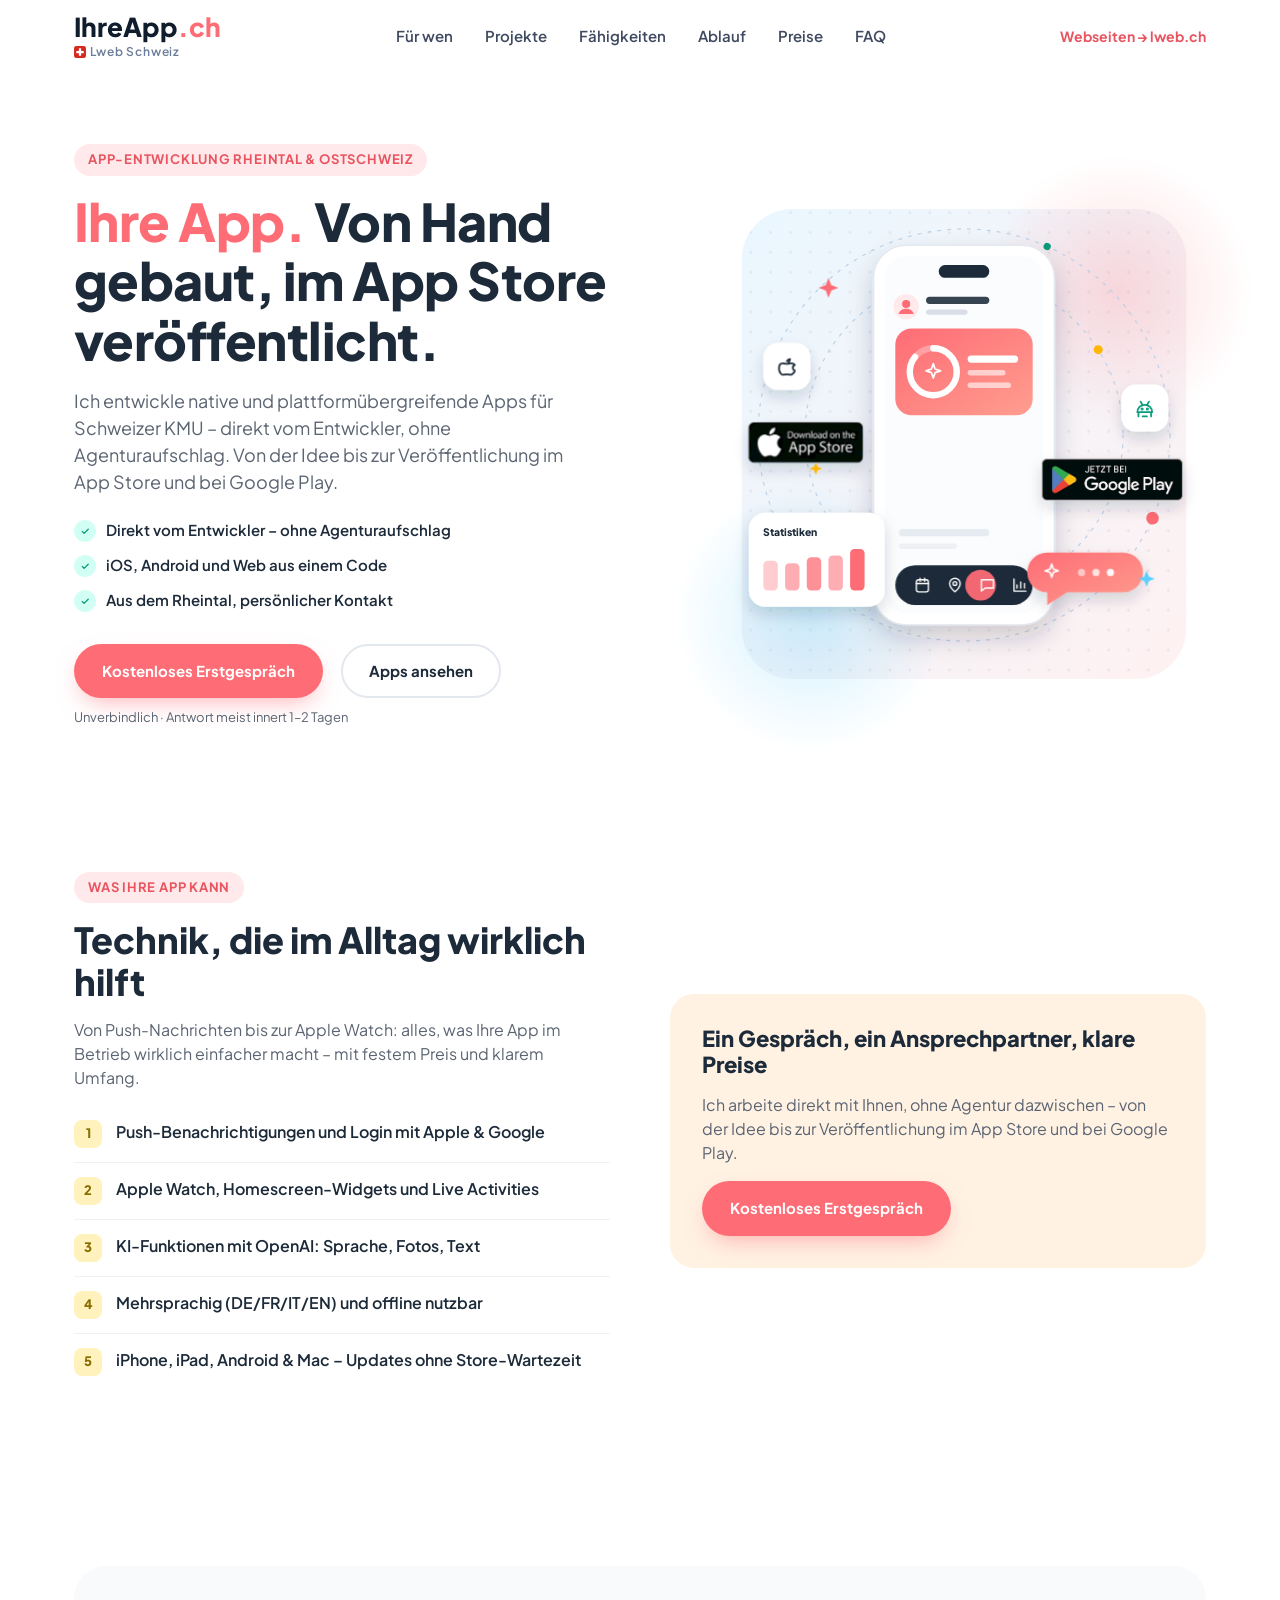
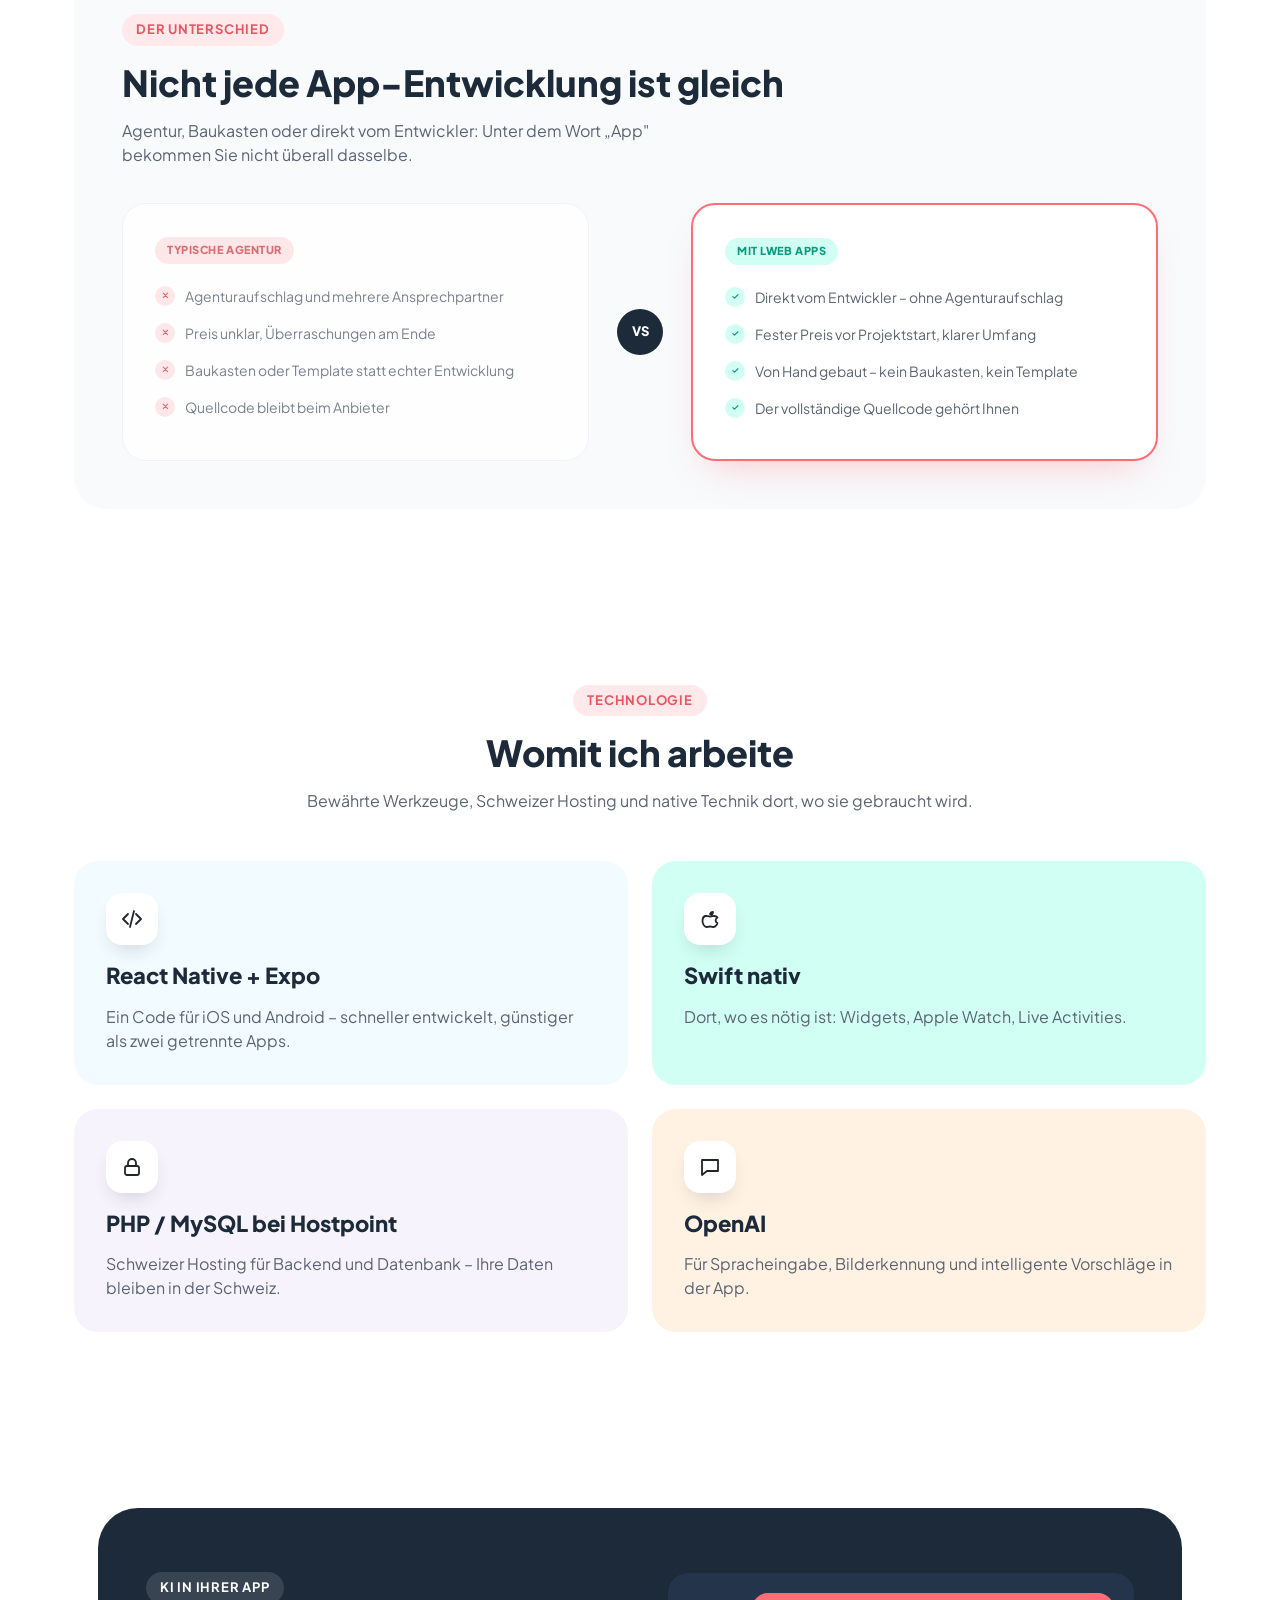
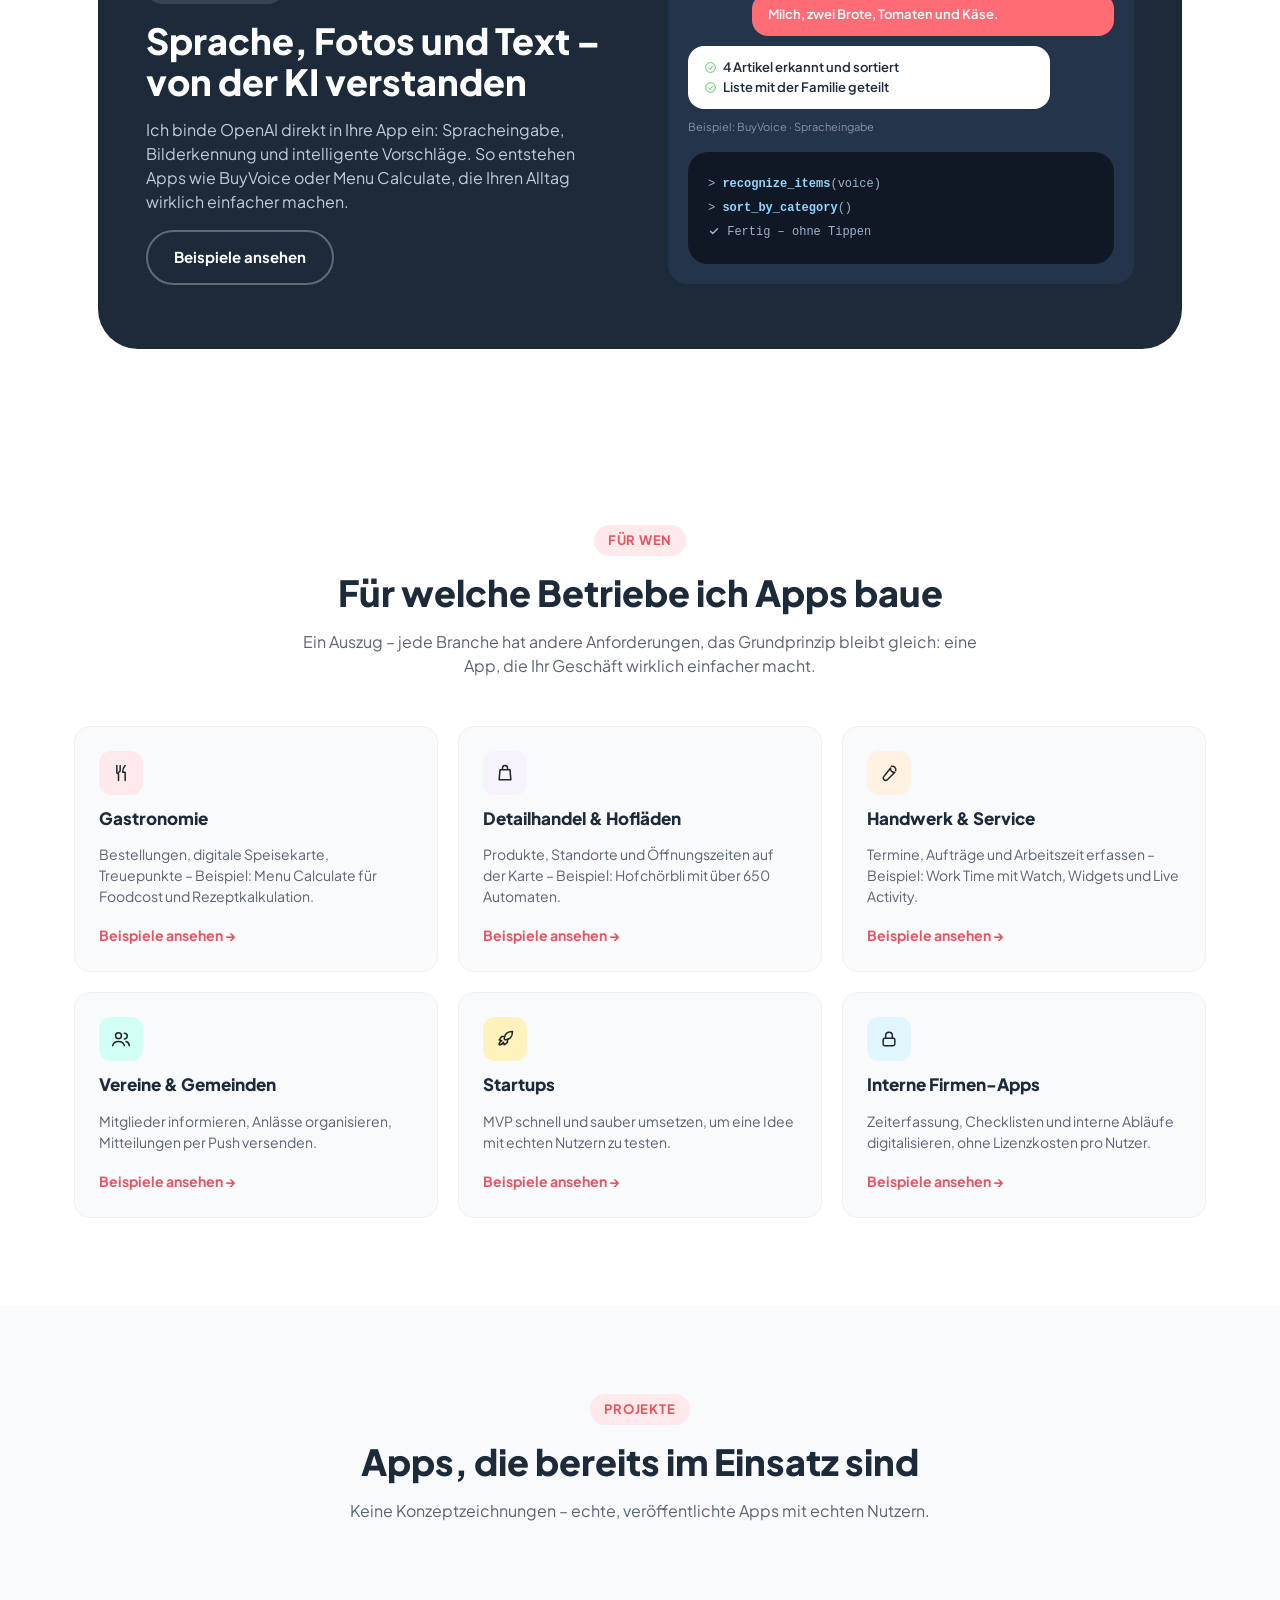
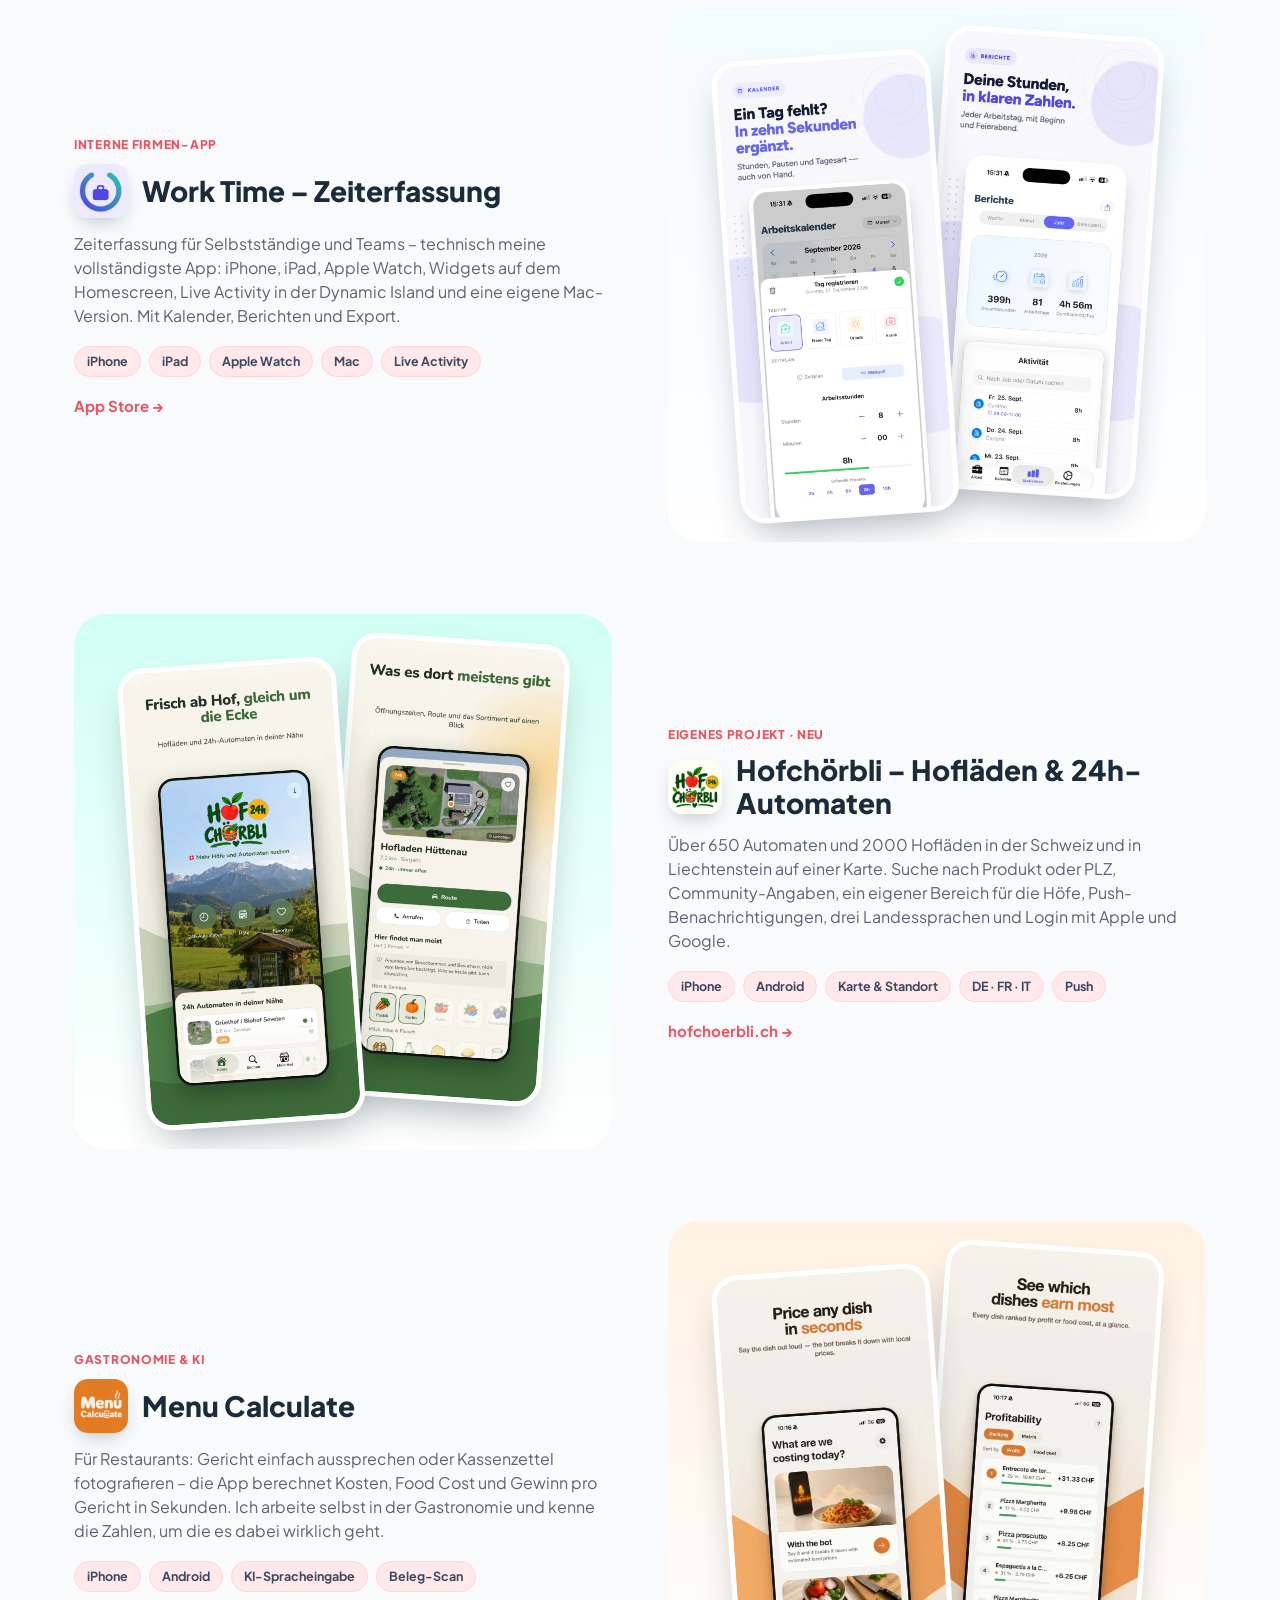
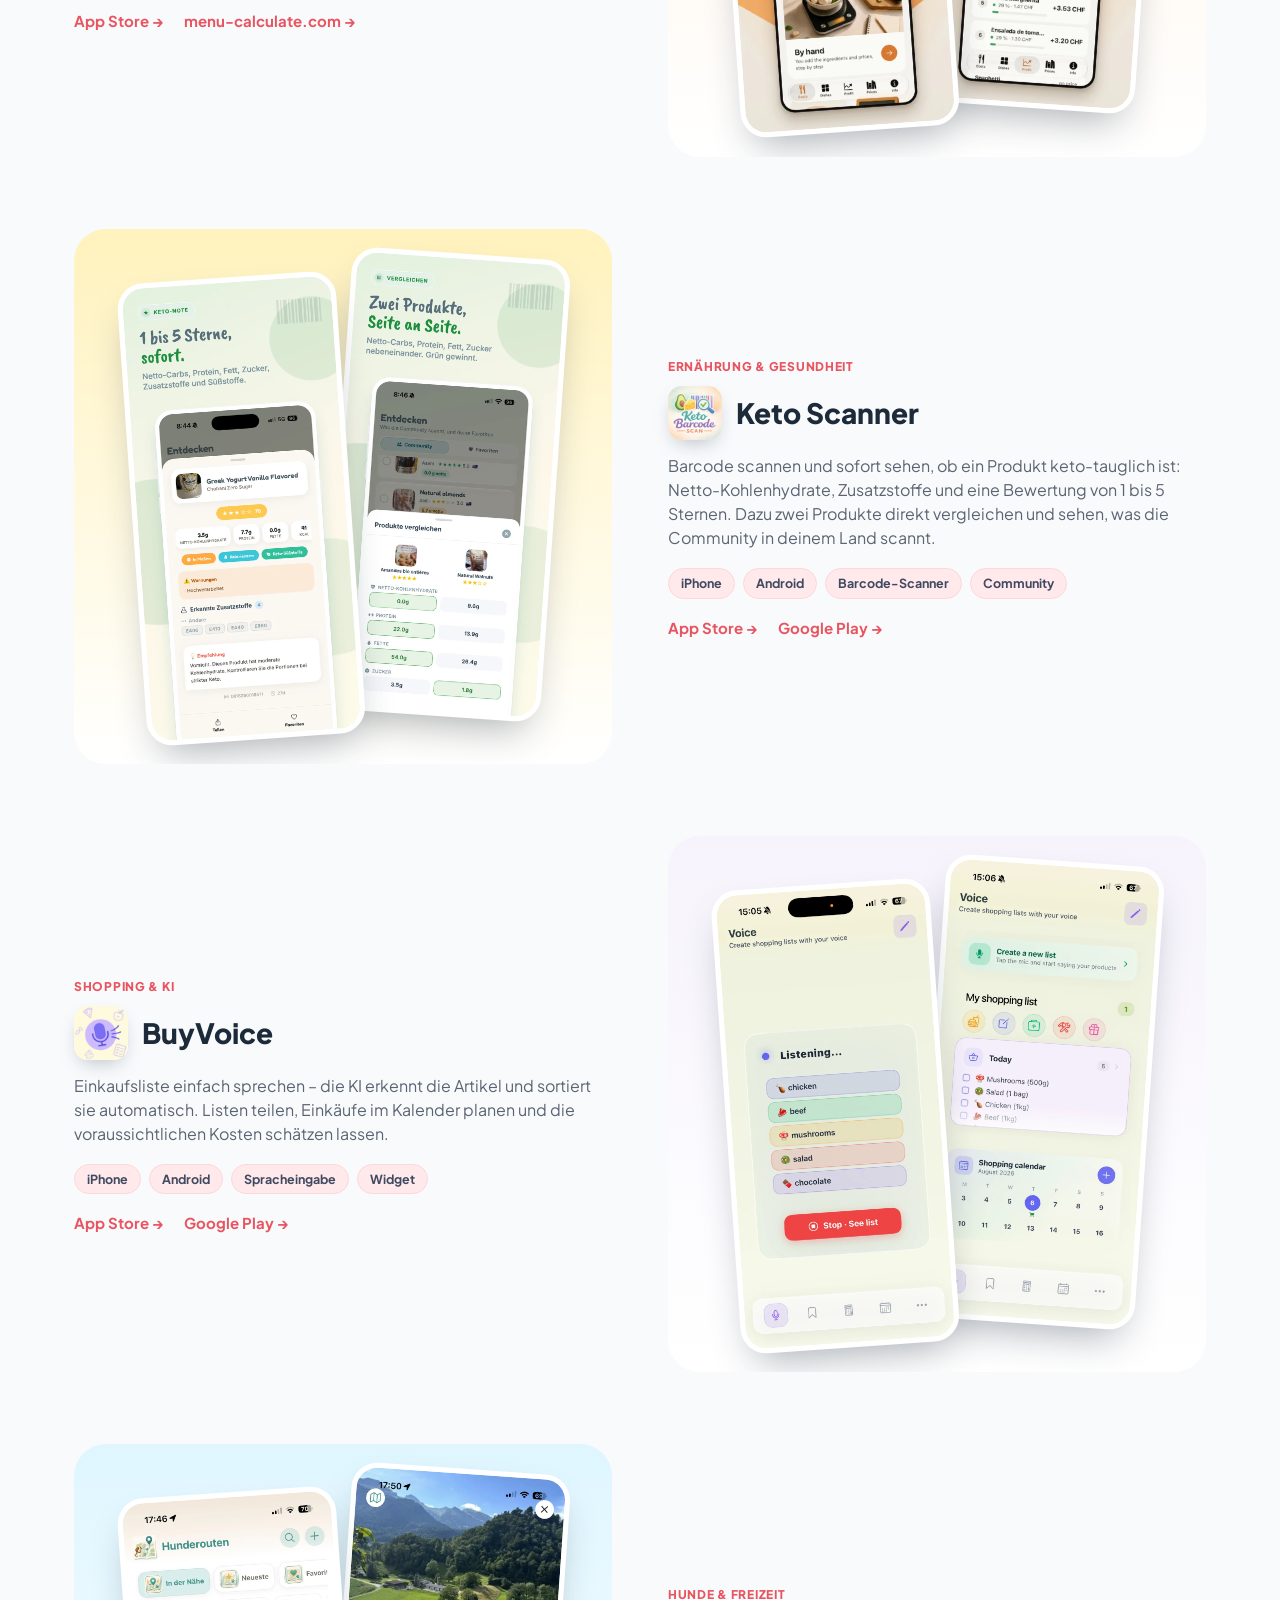
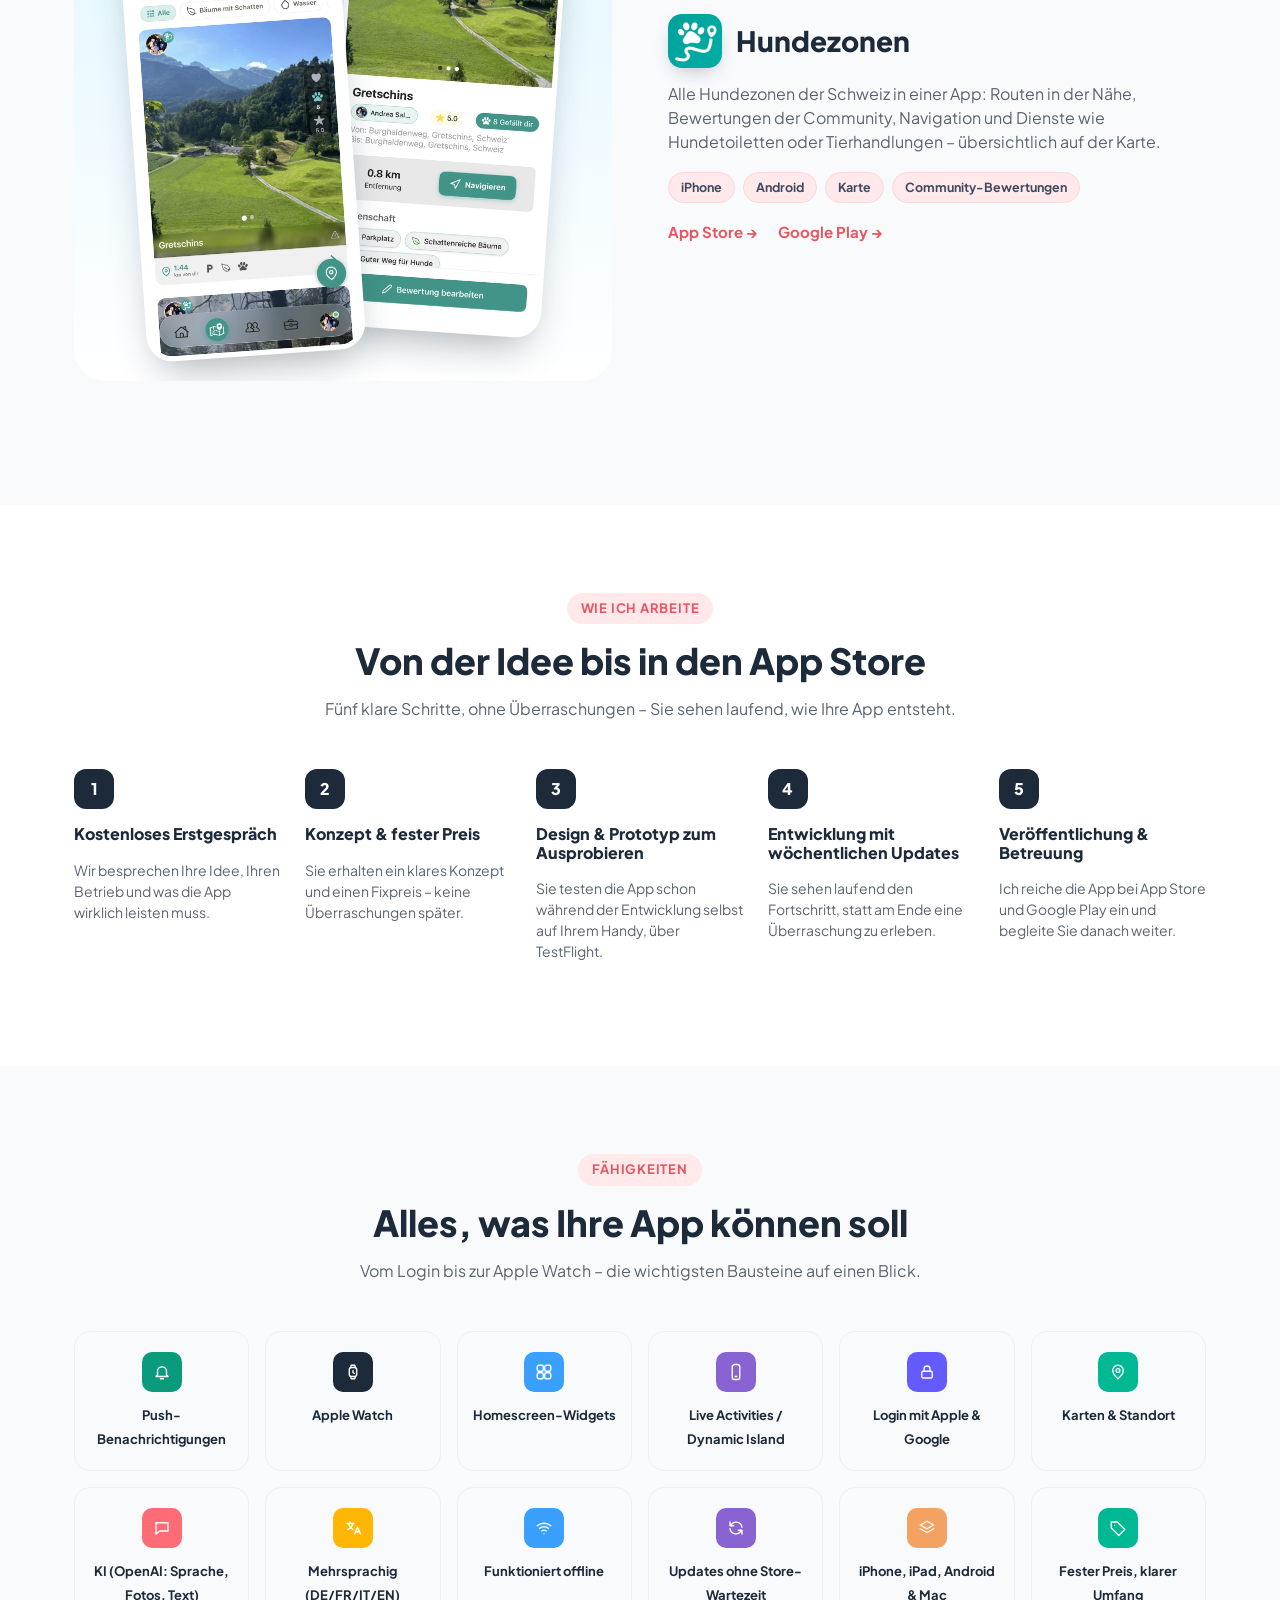
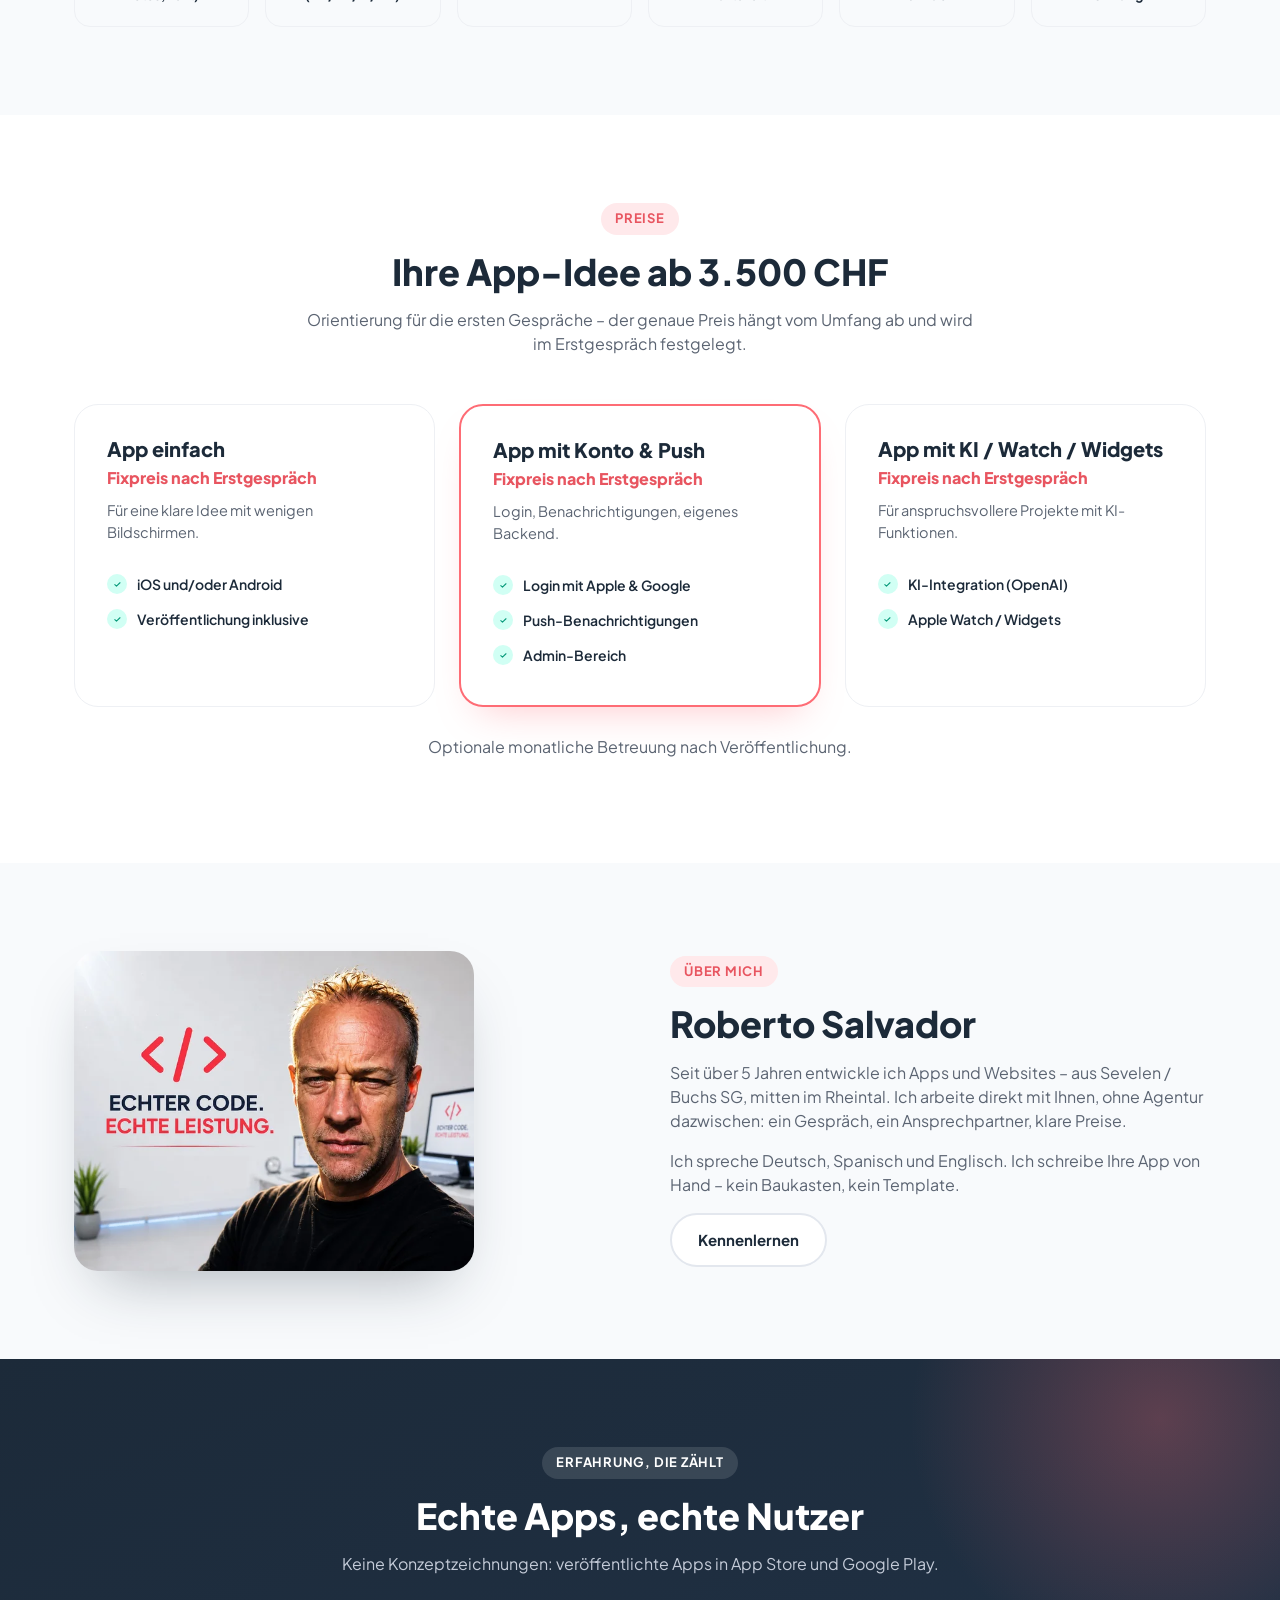
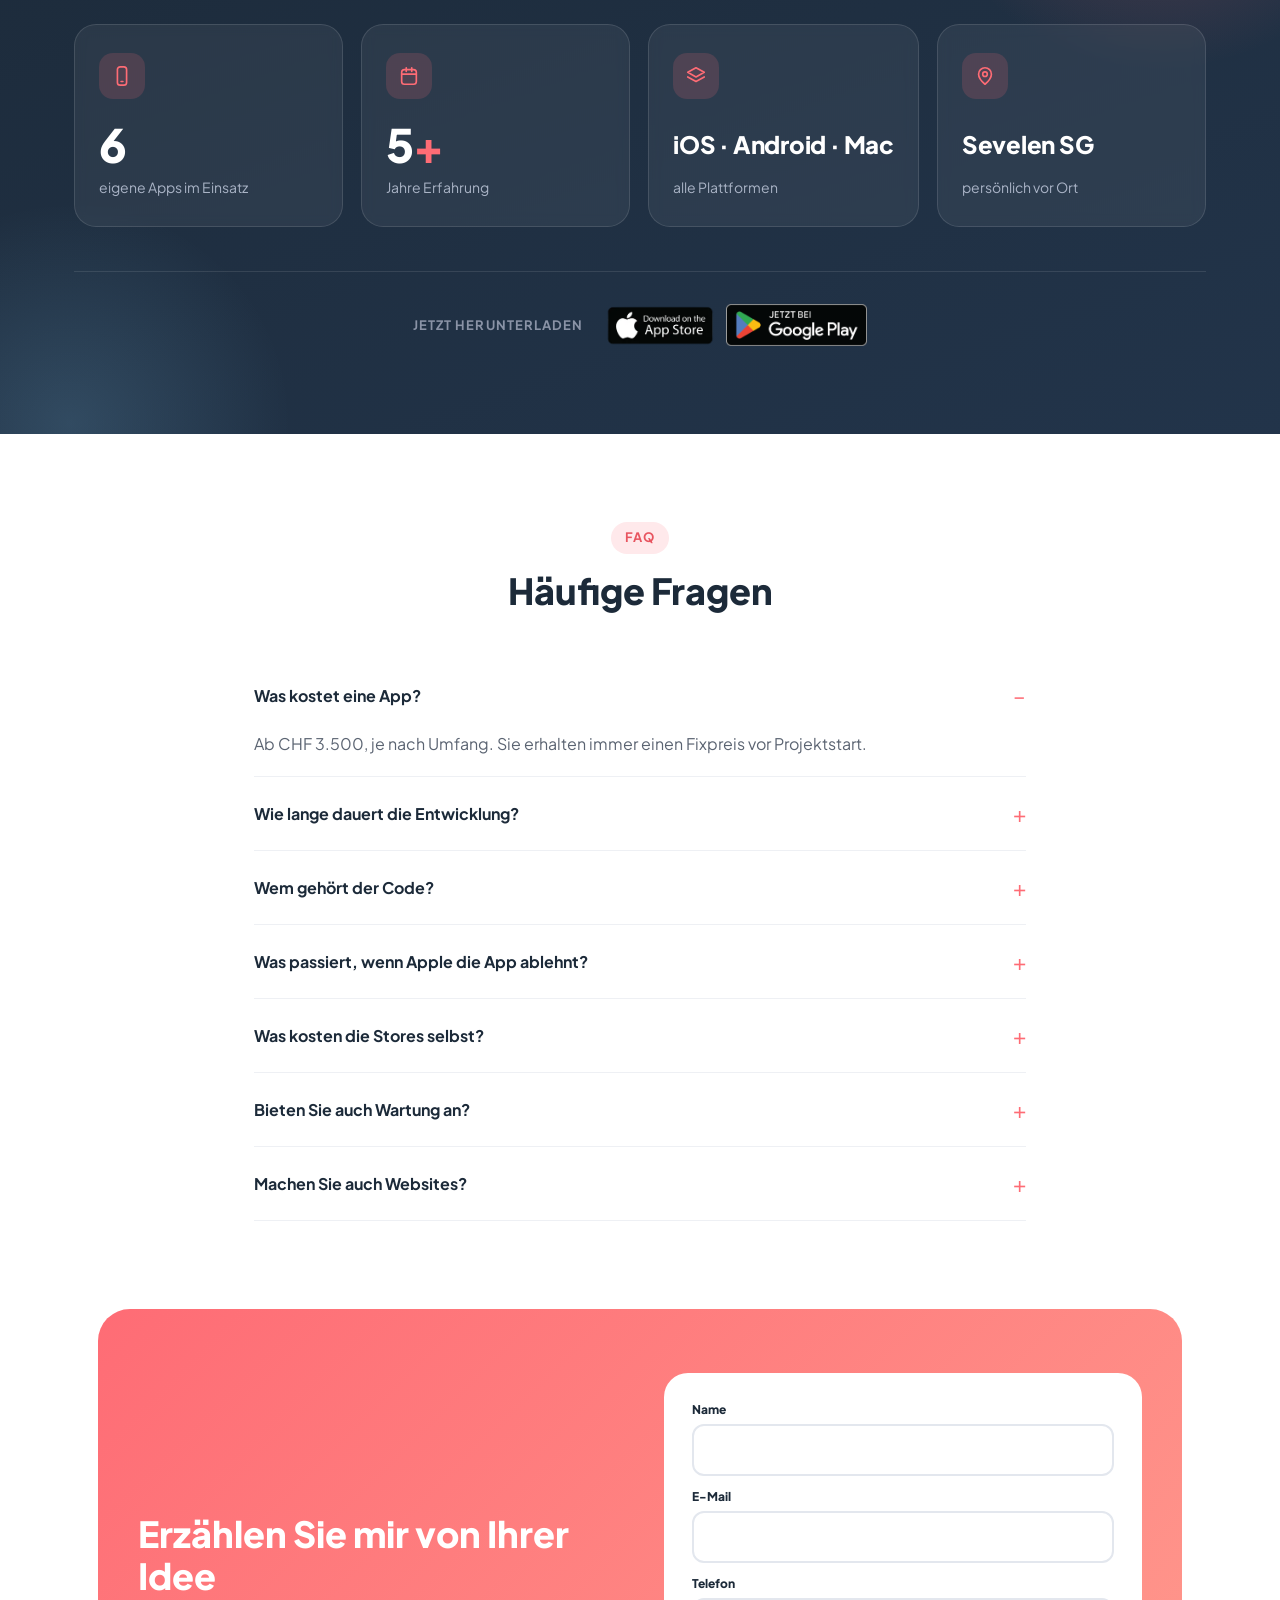
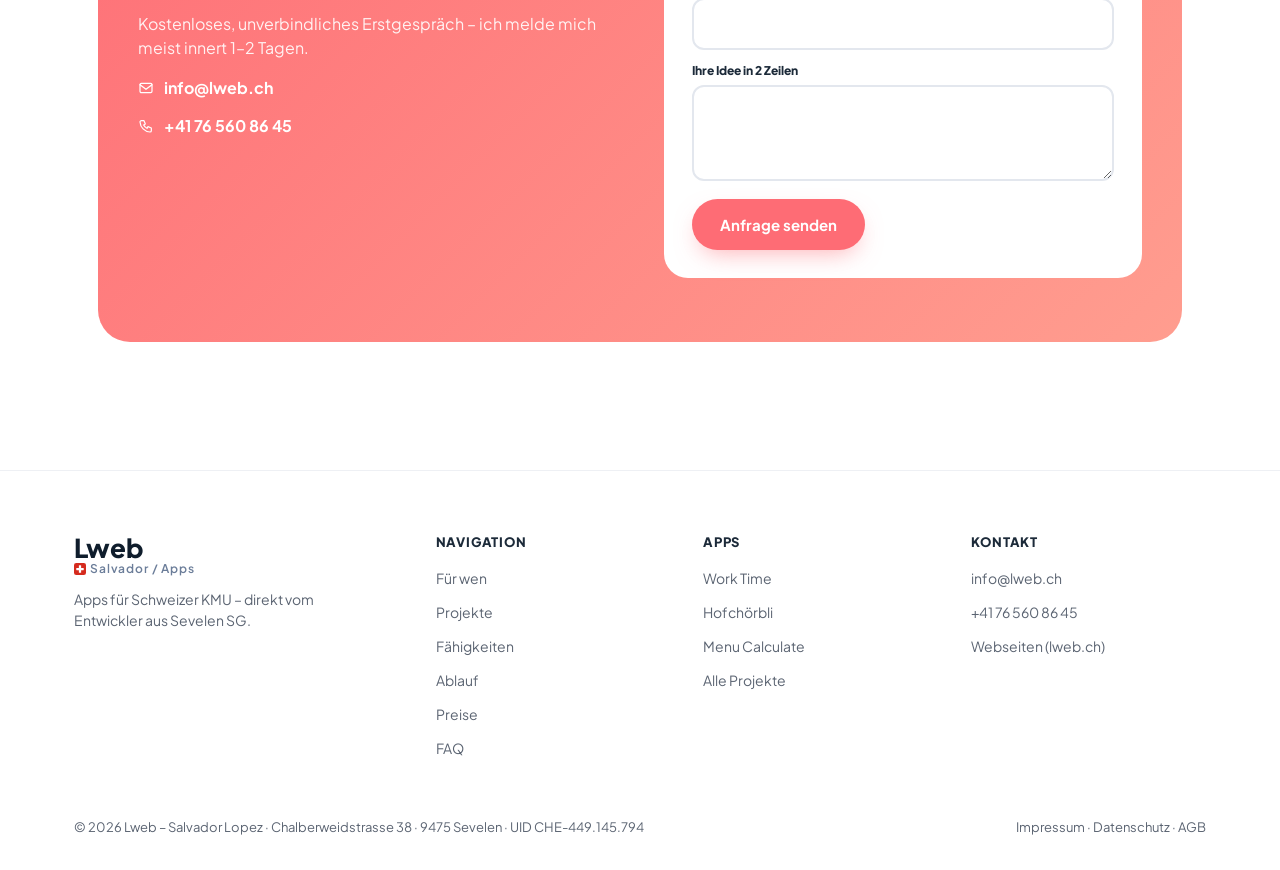
==== commit 68fbc649: ",update8“" ====
--- a/index.html
+++ b/index.html
@@ -149,7 +149,8 @@
  ]
 }
 </script>
-<!--FROMLWEB--><script>(function(){try{var h='',r=document.referrer,st=window.sessionStorage;if(r){try{h=new URL(r).hostname}catch(e){}}var self=location.hostname,ok=/(^|\.)lweb\.ch$/.test(h);if(/[?&]from=lweb(&|$)/.test(location.search)||ok){st.setItem('fromLweb','1')}else if(h&&h!==self){st.removeItem('fromLweb')}if(st.getItem('fromLweb')==='1')document.documentElement.classList.add('from-lweb')}catch(e){}})();</script><!--/FROMLWEB--><style>
+<!--FROMLWEB--><script>(function(){try{var h='',r=document.referrer,st=window.sessionStorage;if(r){try{h=new URL(r).hostname}catch(e){}}var self=location.hostname,ok=/(^|\.)lweb\.ch$/.test(h);if(/[?&]from=lweb(&|$)/.test(location.search)||ok){st.setItem('fromLweb','1')}else if(h&&h!==self){st.removeItem('fromLweb')}if(st.getItem('fromLweb')==='1')document.documentElement.classList.add('from-lweb')}catch(e){}})();</script><!--/FROMLWEB--><!--VA--><script>window.va=window.va||function(){(window.vaq=window.vaq||[]).push(arguments);};</script>
+<script defer src="/_vercel/insights/script.js"></script><!--/VA--><style>
   :root{
     --bg:#ffffff;
     --text:#212529;
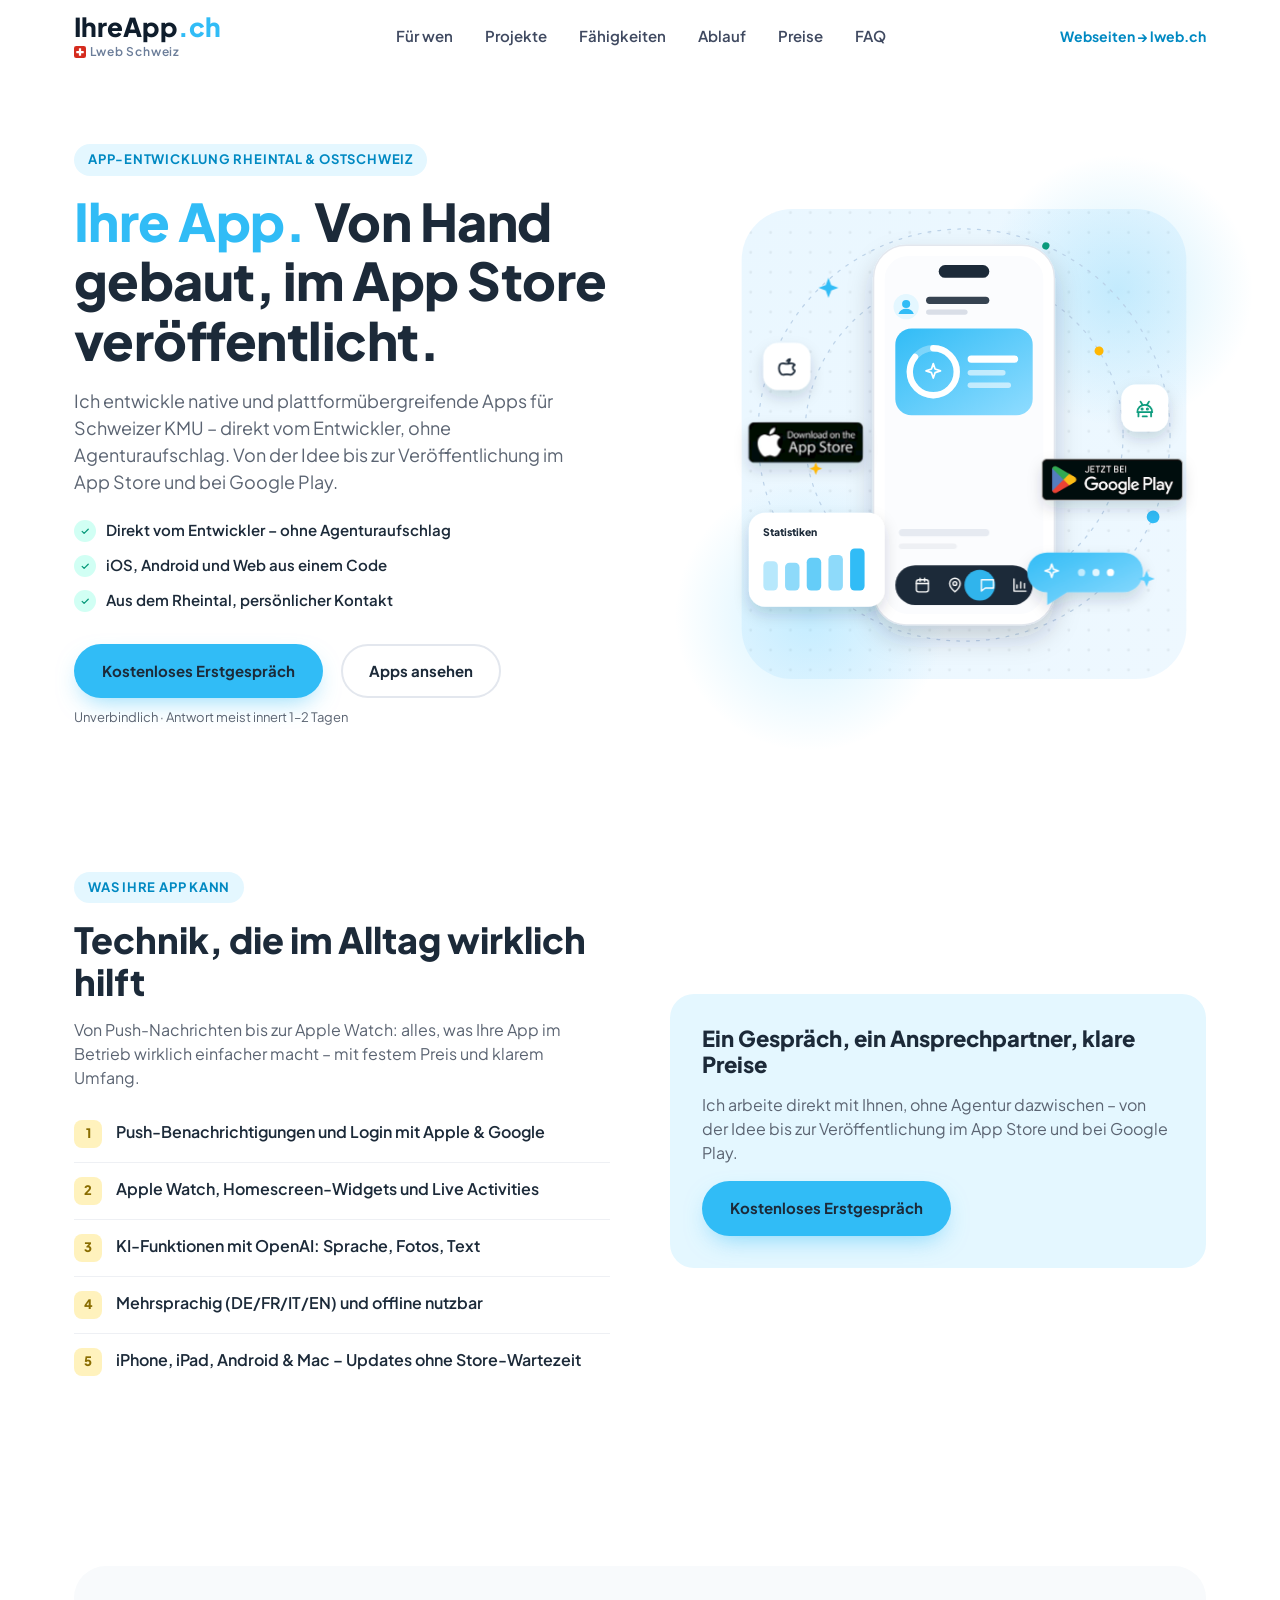
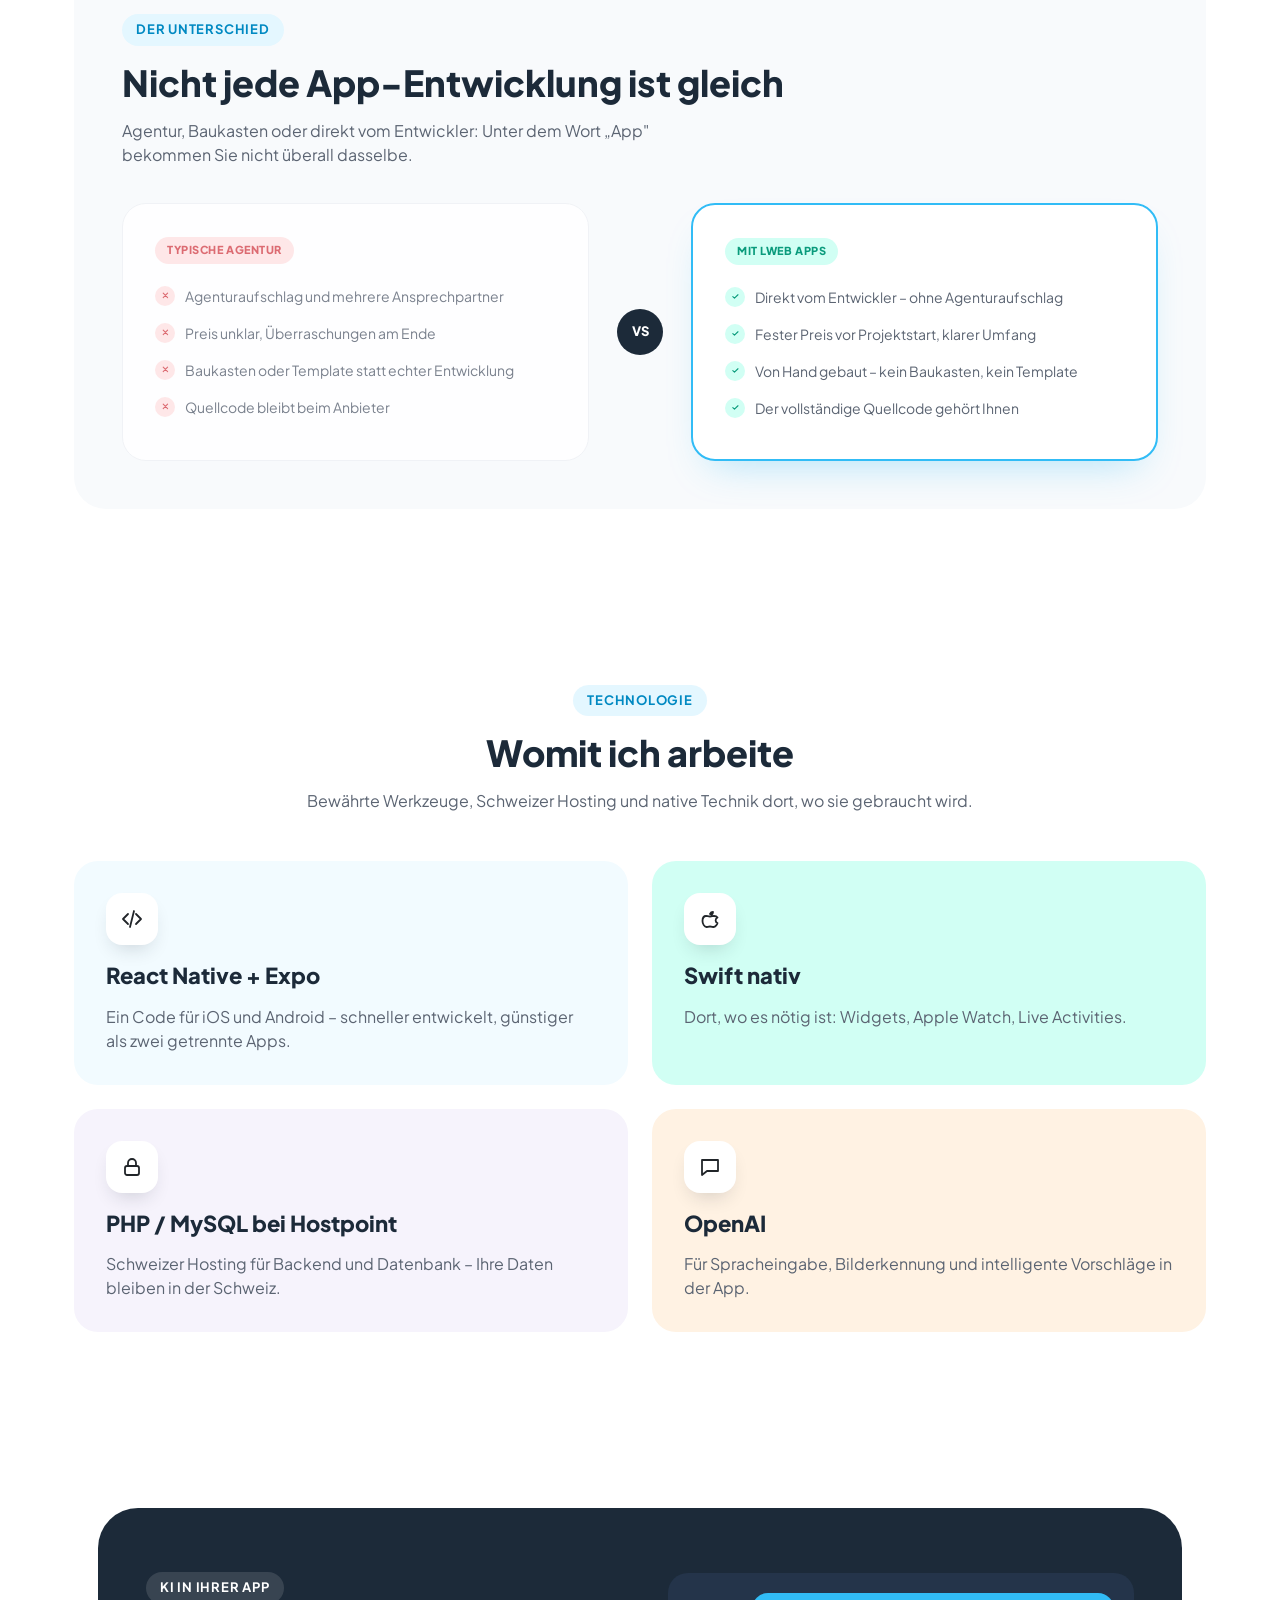
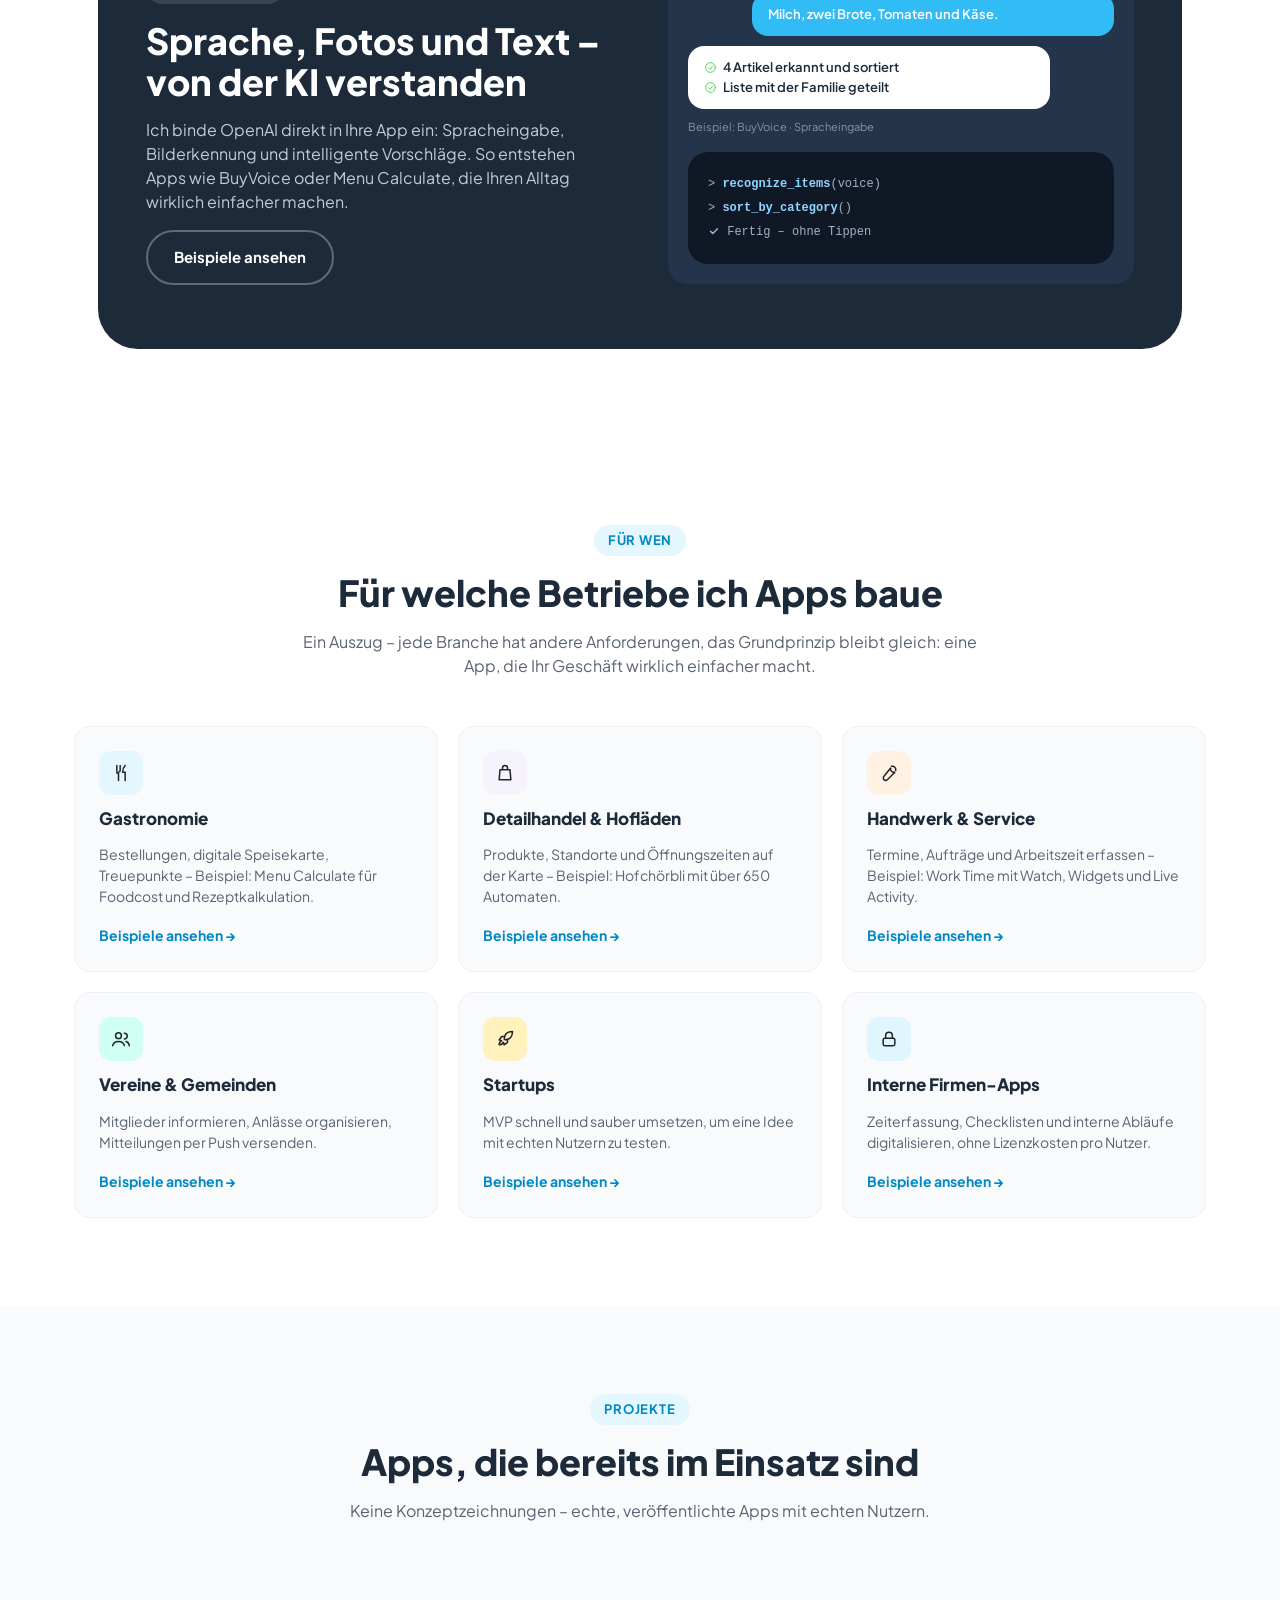
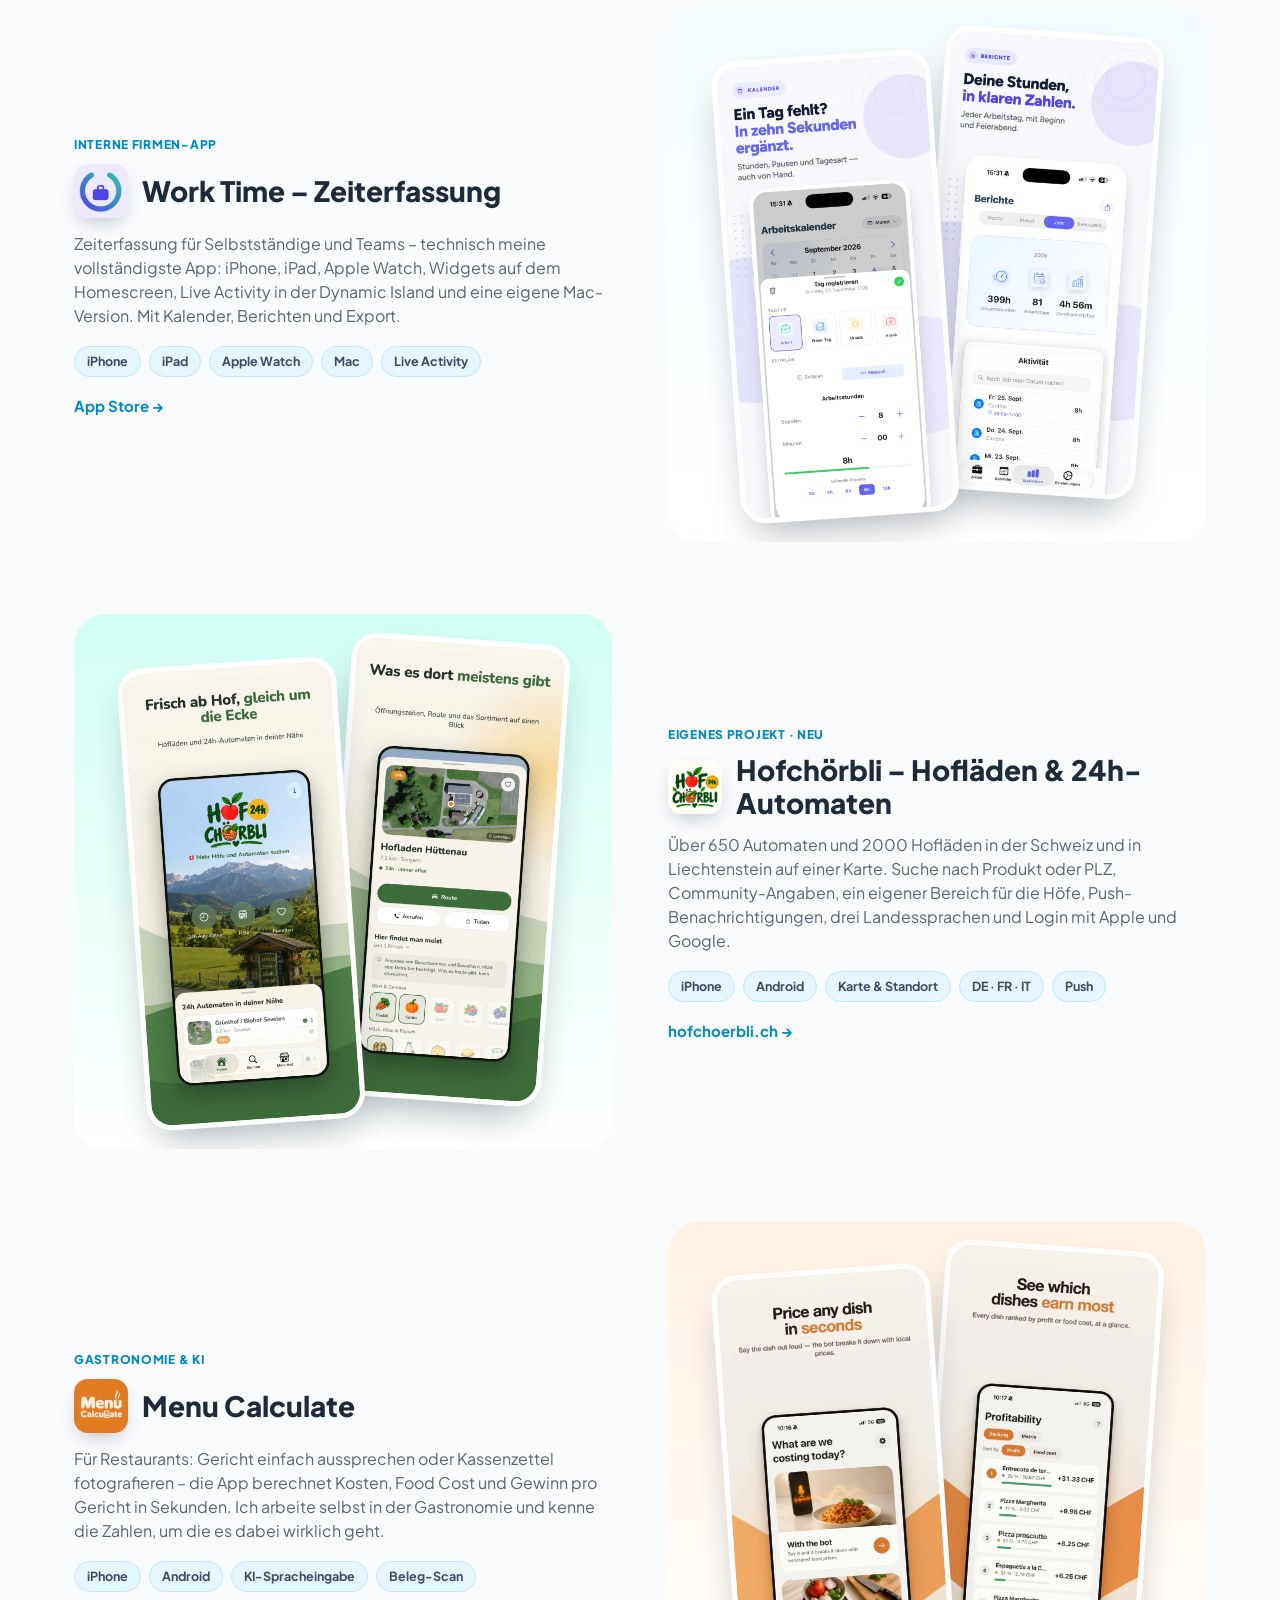
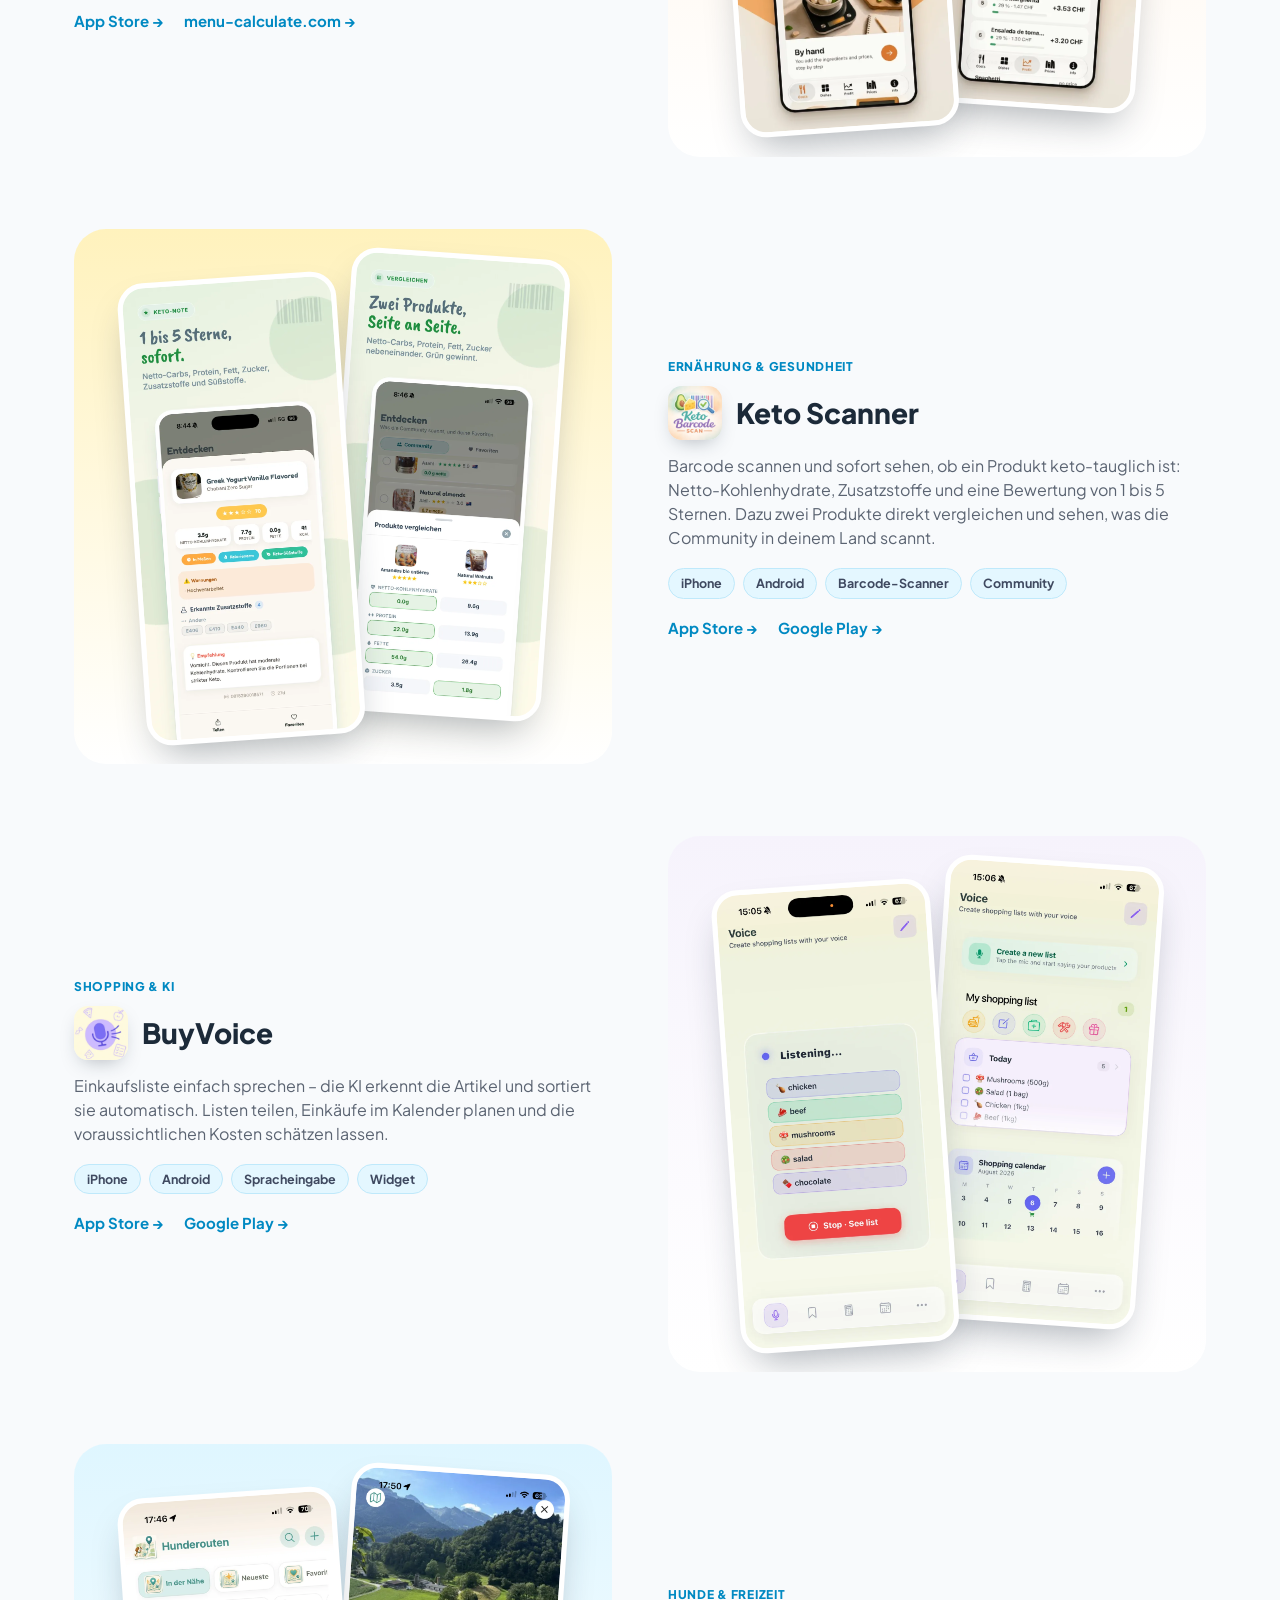
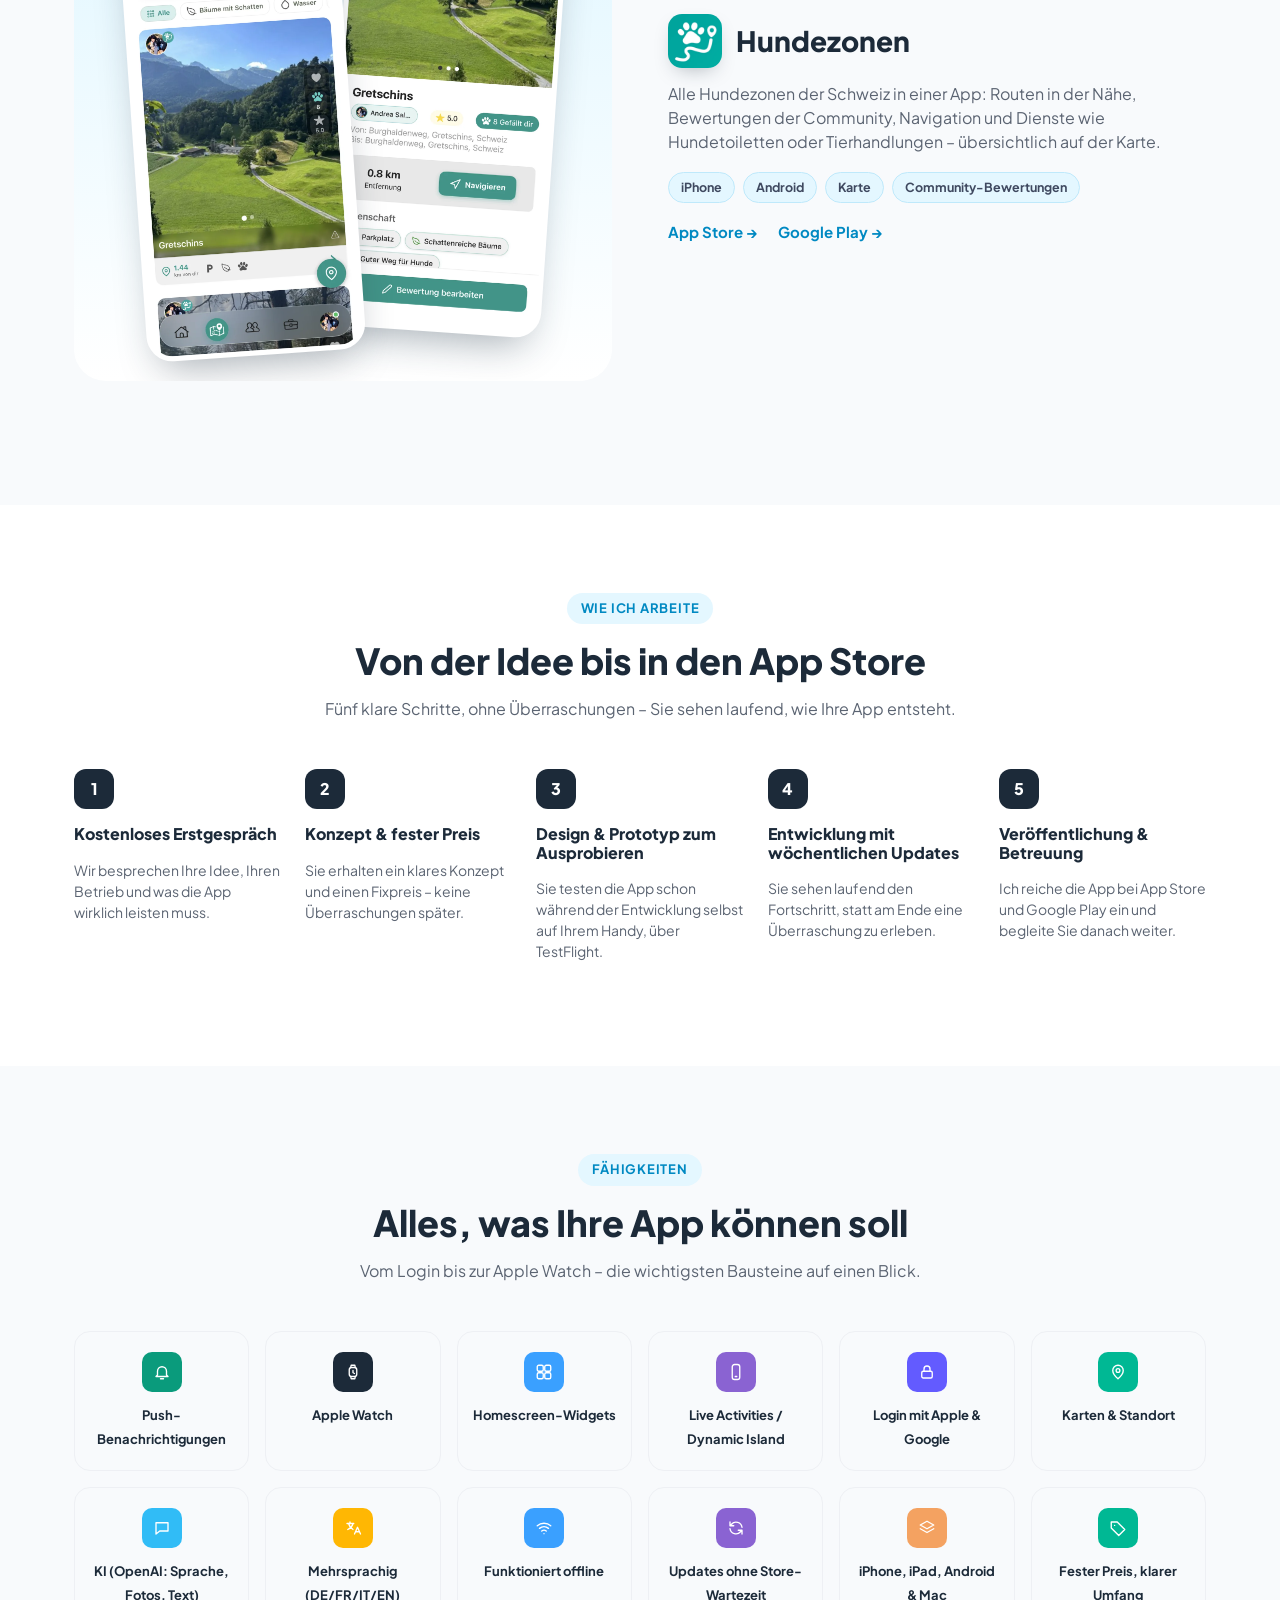
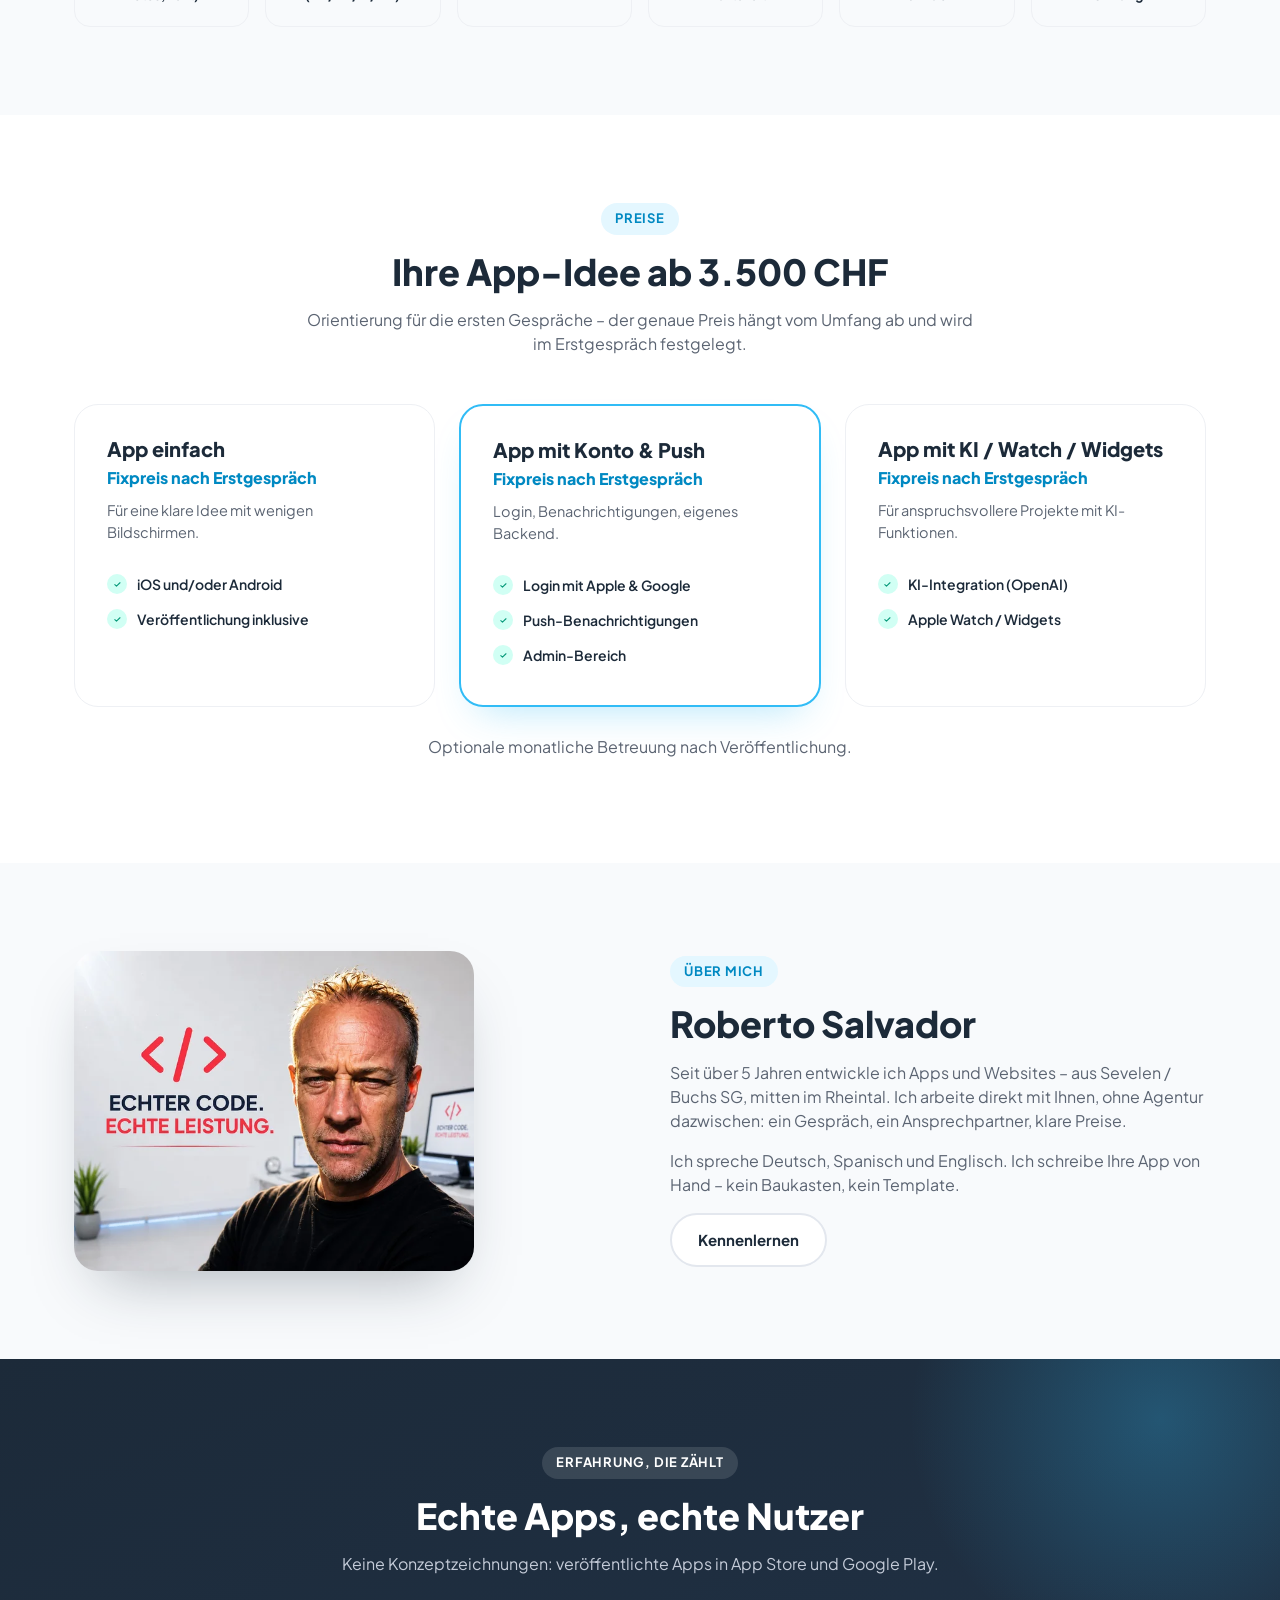
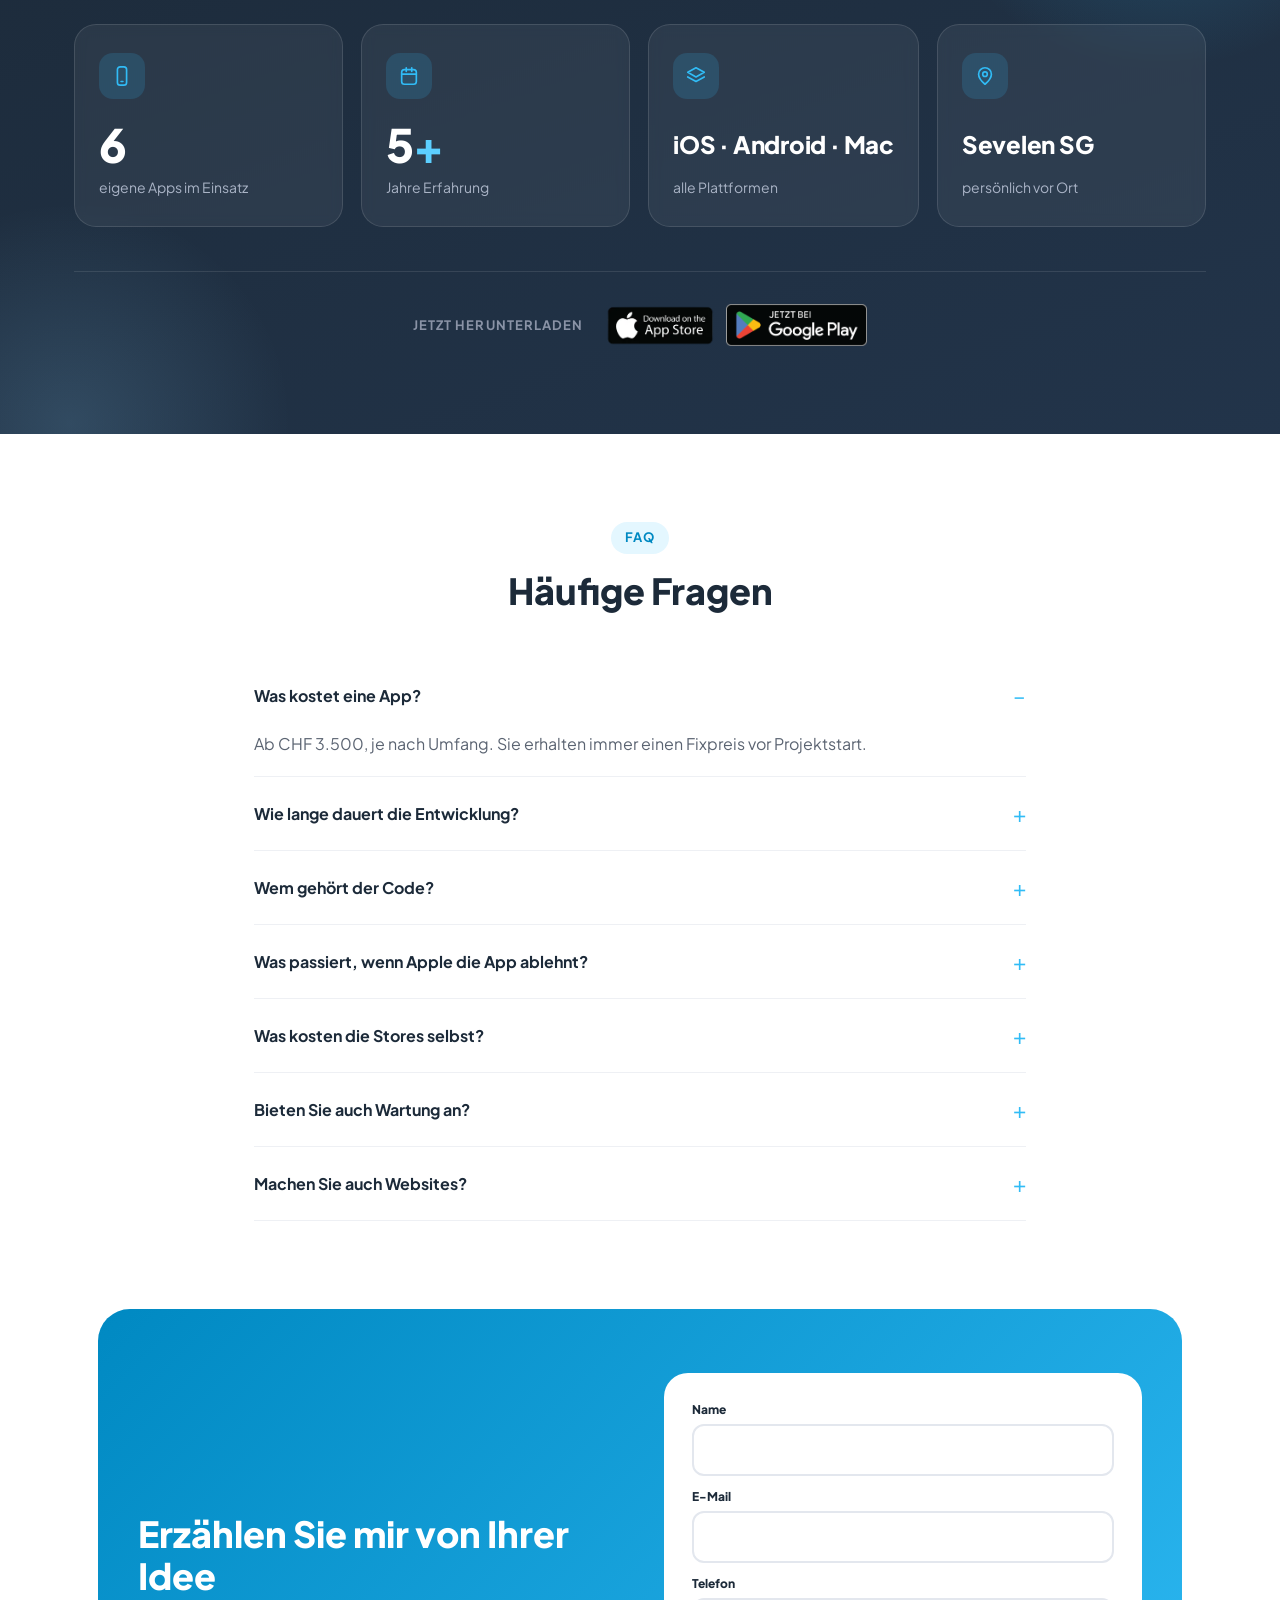
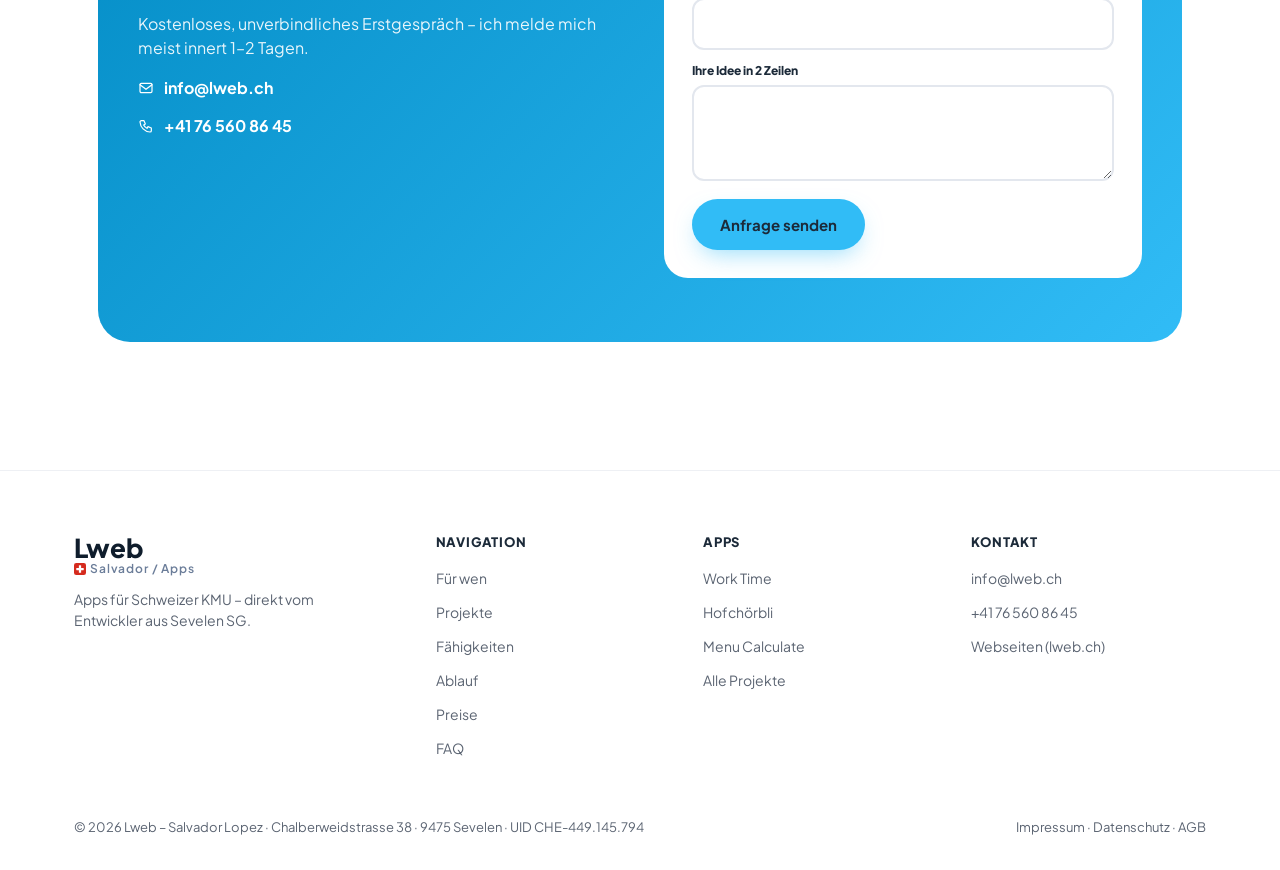
==== commit c97a9ff1: ",update8“" ====
--- a/index.html
+++ b/index.html
@@ -157,14 +157,14 @@
     --text-soft:#5b6472;
     --navy:#1c2a39;
     --navy-soft:#3f4960;
-    --accent:#fe6c75;
-    --accent-dark:#e85560;
+    --accent:#31bcf6;
+    --accent-dark:#0089c2;
     --panel-blue:#f2fbff;
     --panel-purple:#f6f3fc;
     --panel-orange:#fff2e3;
     --panel-sky:#dff6ff;
     --panel-yellow:#fff2bd;
-    --panel-pink:#ffe9eb;
+    --panel-pink:#e4f7ff;
     --panel-teal:#d1fff4;
     --panel-neutral:#f8fafc;
     --radius-lg:24px;
@@ -217,7 +217,7 @@
     white-space:nowrap;
   }
   .btn:hover{transform:translateY(-2px);}
-  .btn-primary{background:var(--accent);color:#fff;box-shadow:0 10px 24px -8px rgba(254,108,117,.55);}
+  .btn-primary{background:var(--accent);color:#fff;box-shadow:0 10px 24px -8px rgba(49,188,246,.55);}
   .btn-primary:hover{background:var(--accent-dark);}
   .btn-outline{background:#fff;color:var(--navy);border-color:#e3e7ee;}
   .btn-outline:hover{border-color:var(--navy);}
@@ -234,7 +234,7 @@
   .logo{display:flex;align-items:center;gap:10px;font-weight:800;font-size:22px;color:var(--navy);}
   .logo-mark{
     width:34px;height:34px;border-radius:10px;
-    background:linear-gradient(135deg,var(--accent),#ffb199);
+    background:linear-gradient(135deg,var(--accent),#8fdcff);
     position:relative;flex:none;
   }
   .logo-mark::after{
@@ -329,7 +329,7 @@
   .compare-grid{display:grid;grid-template-columns:1fr auto 1fr;gap:28px;align-items:stretch;}
   .compare-card{background:#fff;border-radius:var(--radius-lg);padding:32px;border:1px solid #eef0f4;}
   .compare-card.bad{opacity:.8;}
-  .compare-card.good{border:2px solid var(--accent);box-shadow:0 20px 40px -20px rgba(254,108,117,.4);}
+  .compare-card.good{border:2px solid var(--accent);box-shadow:0 20px 40px -20px rgba(49,188,246,.4);}
   .compare-vs{
     align-self:center;width:46px;height:46px;border-radius:50%;background:var(--navy);color:#fff;
     display:flex;align-items:center;justify-content:center;font-weight:800;font-size:13px;
@@ -433,13 +433,13 @@
 
   /* Final CTA */
   .final-cta{
-    background:linear-gradient(135deg,var(--accent),#ff9d8f);
+    background:linear-gradient(135deg,var(--accent),#8fdcff);
     border-radius:32px;margin:0 24px;padding:64px 40px;text-align:center;color:#fff;
   }
   .final-cta h2{color:#fff;}
   .final-cta p{color:rgba(255,255,255,.9);}
   .final-cta .btn-primary{background:#fff;color:var(--accent-dark);box-shadow:none;}
-  .final-cta .btn-primary:hover{background:#fff5f5;}
+  .final-cta .btn-primary:hover{background:#f0faff;}
 
   footer{padding:64px 0 32px;border-top:1px solid #eef0f4;margin-top:40px;}
   .footer-grid{display:grid;grid-template-columns:1.4fr repeat(3,1fr);gap:32px;margin-bottom:48px;}
@@ -503,7 +503,7 @@
 .proj-title h3{margin:0;font-size:28px}
 .proj-text p{font-size:16px}
 .pills{display:flex;flex-wrap:wrap;gap:8px;margin:18px 0}
-.pills span{padding:5px 12px;border-radius:999px;background:var(--panel-pink);border:1px solid #ffd6da;color:var(--navy-soft);font-size:12.5px;font-weight:700}
+.pills span{padding:5px 12px;border-radius:999px;background:var(--panel-pink);border:1px solid #bfe9fb;color:var(--navy-soft);font-size:12.5px;font-weight:700}
 .proj-links{display:flex;gap:20px;flex-wrap:wrap}
 .proj-links a{font-weight:700;color:var(--accent-dark);font-size:15px}
 .proj-links a:hover{text-decoration:underline}
@@ -514,7 +514,7 @@
 .proj-panel .shot:nth-child(2){transform:rotate(4deg) translateY(-12px);margin-left:-3%}
 .price-grid{display:grid;grid-template-columns:repeat(3,1fr);gap:24px;align-items:stretch}
 .price-card{background:#fff;border-radius:var(--radius-lg);padding:32px;border:1px solid #eef0f4;display:flex;flex-direction:column}
-.price-card.good{border:2px solid var(--accent);box-shadow:0 20px 40px -20px rgba(254,108,117,.4)}
+.price-card.good{border:2px solid var(--accent);box-shadow:0 20px 40px -20px rgba(49,188,246,.4)}
 .price-card h3{font-size:20px;margin-bottom:6px}
 .price-card .pr{font-weight:800;color:var(--accent-dark);margin-bottom:10px}
 .price-card ul{margin-top:8px}
@@ -534,8 +534,8 @@
 .cta-form textarea{min-height:96px;resize:vertical}
 .cta-form .btn{justify-self:start}
 .final-cta .btn-primary{background:#fff;color:var(--accent-dark);box-shadow:none}
-.final-cta .btn-primary:hover{background:#fff5f5}
-.cta-form .btn-primary{background:var(--accent);color:#fff;box-shadow:0 10px 24px -8px rgba(254,108,117,.55)}
+.final-cta .btn-primary:hover{background:#f0faff}
+.cta-form .btn-primary{background:var(--accent);color:#fff;box-shadow:0 10px 24px -8px rgba(49,188,246,.55)}
 .cta-form .btn-primary:hover{background:var(--accent-dark)}
 .footer-bottom a{color:var(--text-soft)}.footer-bottom a:hover{color:var(--navy)}
 @media (max-width:960px){
@@ -550,13 +550,13 @@
 @media (max-width:560px){.cards-grid.three{grid-template-columns:1fr}.hero h1{font-size:34px}.ext-grid.six{grid-template-columns:repeat(2,1fr)}.steps-grid.five{grid-template-columns:1fr}.nav-right .btn-ghost{display:none}}
 .chat-bubble svg.i,.code-line svg.i,.float-chip svg.i{display:inline-block}
 .stats-section{position:relative;overflow:hidden;background:linear-gradient(160deg,#1c2a39 0%,#22344a 100%)}
-.stats-section::before{content:"";position:absolute;width:520px;height:520px;right:-140px;top:-200px;border-radius:50%;background:radial-gradient(circle,rgba(254,108,117,.28),transparent 68%);pointer-events:none}
+.stats-section::before{content:"";position:absolute;width:520px;height:520px;right:-140px;top:-200px;border-radius:50%;background:radial-gradient(circle,rgba(49,188,246,.28),transparent 68%);pointer-events:none}
 .stats-section::after{content:"";position:absolute;width:460px;height:460px;left:-160px;bottom:-220px;border-radius:50%;background:radial-gradient(circle,rgba(143,214,255,.16),transparent 68%);pointer-events:none}
 .stats-section .wrap{position:relative;z-index:1}
 .stat-cards{display:grid;grid-template-columns:repeat(4,1fr);gap:18px;margin-top:8px}
 .stat-tile{background:rgba(255,255,255,.06);border:1px solid rgba(255,255,255,.12);border-radius:22px;padding:28px 24px;backdrop-filter:blur(6px);transition:transform .2s ease,background .2s ease;text-align:left}
 .stat-tile:hover{transform:translateY(-4px);background:rgba(255,255,255,.09)}
-.stat-ic{display:flex;align-items:center;justify-content:center;width:46px;height:46px;border-radius:14px;background:rgba(254,108,117,.16);color:var(--accent);font-size:22px;margin-bottom:22px}
+.stat-ic{display:flex;align-items:center;justify-content:center;width:46px;height:46px;border-radius:14px;background:rgba(49,188,246,.16);color:var(--accent);font-size:22px;margin-bottom:22px}
 .stat-v{font-size:46px;font-weight:800;line-height:1;color:#fff;letter-spacing:-.02em;white-space:nowrap}
 .stat-v em{font-style:normal;color:var(--accent)}
 .stat-v.sm{font-size:24px;line-height:46px;letter-spacing:-.01em}
@@ -687,6 +687,15 @@
  .mobnav{padding:6px 16px 14px}
 }
 @media(max-width:380px){.nav-right .btn{padding:8px 12px;font-size:12px}}
+
+/* ===== Theme blue (Test) ===== */
+.btn-primary,.cta-form .btn-primary,.legal-tabs a.on{color:var(--navy)}
+.btn-primary:hover,.cta-form .btn-primary:hover{background:#8fdcff;color:var(--navy)}
+.legal-tabs a.on{background:var(--accent);border-color:var(--accent)}
+.final-cta{background:linear-gradient(135deg,#0089c2,#31bcf6)}
+.final-cta .btn-primary{color:var(--navy)}
+.stat-v em{color:#5ccfff}
+.stat-card{background:#e4f7ff}
 </style>
 </head>
 <body>
@@ -704,8 +713,8 @@
 <!--MNAV--><div class="mnav" id="mnav" aria-hidden="true">
 <svg class="mnav-bg" viewBox="0 0 400 800" preserveAspectRatio="xMidYMid slice" aria-hidden="true">
  <defs>
-  <linearGradient id="mB" x1="0" y1="0" x2="0" y2="1"><stop offset="0" stop-color="#ffffff"/><stop offset="1" stop-color="#fff3f4"/></linearGradient>
-  <radialGradient id="mG1" cx=".5" cy=".5" r=".5"><stop offset="0" stop-color="#fe6c75" stop-opacity=".26"/><stop offset="1" stop-color="#fe6c75" stop-opacity="0"/></radialGradient>
+  <linearGradient id="mB" x1="0" y1="0" x2="0" y2="1"><stop offset="0" stop-color="#ffffff"/><stop offset="1" stop-color="#f0faff"/></linearGradient>
+  <radialGradient id="mG1" cx=".5" cy=".5" r=".5"><stop offset="0" stop-color="#31bcf6" stop-opacity=".26"/><stop offset="1" stop-color="#31bcf6" stop-opacity="0"/></radialGradient>
   <radialGradient id="mG2" cx=".5" cy=".5" r=".5"><stop offset="0" stop-color="#5ccfff" stop-opacity=".30"/><stop offset="1" stop-color="#5ccfff" stop-opacity="0"/></radialGradient>
   <pattern id="mD" width="22" height="22" patternUnits="userSpaceOnUse"><circle cx="2" cy="2" r="1.5" fill="#1c2a39" opacity=".07"/></pattern>
   <filter id="mSh" x="-40%" y="-40%" width="180%" height="190%"><feDropShadow dx="0" dy="8" stdDeviation="8" flood-color="#1c2a39" flood-opacity=".16"/></filter>
@@ -714,12 +723,12 @@
  <circle cx="370" cy="70" r="200" fill="url(#mG1)"/><circle cx="20" cy="740" r="210" fill="url(#mG2)"/>
  <g fill="none" stroke="#b9d0e7" stroke-width="1.3" stroke-dasharray="3 8" stroke-linecap="round"><circle cx="400" cy="120" r="150"/><circle cx="0" cy="700" r="170"/></g>
  <g><animateTransform attributeName="transform" type="translate" values="0 0;0 -12;0 0" dur="6s" repeatCount="indefinite"/>
-  <g transform="translate(346 236) rotate(12)" filter="url(#mSh)"><rect width="56" height="56" rx="17" fill="#fff"/><use href="#ic-bell" x="14" y="14" width="28" height="28" fill="none" stroke="#fe6c75" stroke-width="1.9" stroke-linecap="round" stroke-linejoin="round"/></g></g>
+  <g transform="translate(346 236) rotate(12)" filter="url(#mSh)"><rect width="56" height="56" rx="17" fill="#fff"/><use href="#ic-bell" x="14" y="14" width="28" height="28" fill="none" stroke="#31bcf6" stroke-width="1.9" stroke-linecap="round" stroke-linejoin="round"/></g></g>
  <g><animateTransform attributeName="transform" type="translate" values="0 0;0 10;0 0" dur="7s" repeatCount="indefinite"/>
   <g transform="translate(-22 560) rotate(-10)" filter="url(#mSh)"><rect width="56" height="56" rx="17" fill="#fff"/><use href="#ic-chart" x="14" y="14" width="28" height="28" fill="none" stroke="#3aa0ff" stroke-width="1.9" stroke-linecap="round" stroke-linejoin="round"/></g></g>
  <g><animateTransform attributeName="transform" type="translate" values="0 0;0 -9;0 0" dur="5.4s" repeatCount="indefinite"/>
-  <g transform="translate(350 640) rotate(8)" filter="url(#mSh)"><rect width="56" height="56" rx="17" fill="#1c2a39"/><use href="#ic-code" x="14" y="14" width="28" height="28" fill="none" stroke="#fe6c75" stroke-width="2" stroke-linecap="round" stroke-linejoin="round"/></g></g>
- <g fill="#fe6c75"><path d="M60 150l3 8 8 3-8 3-3 8-3-8-8-3 8-3z"><animate attributeName="opacity" values=".2;1;.2" dur="3.4s" repeatCount="indefinite"/></path></g>
+  <g transform="translate(350 640) rotate(8)" filter="url(#mSh)"><rect width="56" height="56" rx="17" fill="#1c2a39"/><use href="#ic-code" x="14" y="14" width="28" height="28" fill="none" stroke="#31bcf6" stroke-width="2" stroke-linecap="round" stroke-linejoin="round"/></g></g>
+ <g fill="#31bcf6"><path d="M60 150l3 8 8 3-8 3-3 8-3-8-8-3 8-3z"><animate attributeName="opacity" values=".2;1;.2" dur="3.4s" repeatCount="indefinite"/></path></g>
  <g fill="#5ccfff"><path d="M330 520l2.5 6.5 6.5 2.5-6.5 2.5-2.5 6.5-2.5-6.5-6.5-2.5 6.5-2.5z"><animate attributeName="opacity" values="1;.2;1" dur="3s" repeatCount="indefinite"/></path></g>
  <g fill="#ffb703"><circle cx="40" cy="430" r="4"><animate attributeName="opacity" values=".3;1;.3" dur="2.6s" repeatCount="indefinite"/></circle><circle cx="372" cy="380" r="3.5" fill="#0a9b7c"><animate attributeName="opacity" values="1;.3;1" dur="3.2s" repeatCount="indefinite"/></circle></g>
 </svg>
@@ -751,9 +760,9 @@
 <div class="hero-art">
 <svg viewBox="0 0 520 560" role="img" aria-label="Animierte Illustration: Smartphone mit App, Push-Nachricht, Statistiken und Chat" xmlns="http://www.w3.org/2000/svg">
 <defs>
- <linearGradient id="hBg" x1="0" y1="0" x2="1" y2="1"><stop offset="0" stop-color="#eaf7ff"/><stop offset="1" stop-color="#fff1f2"/></linearGradient>
- <linearGradient id="hCoral" x1="0" y1="0" x2="1" y2="1"><stop offset="0" stop-color="#fe6c75"/><stop offset="1" stop-color="#ff9d8f"/></linearGradient>
- <radialGradient id="hGlow" cx=".5" cy=".5" r=".5"><stop offset="0" stop-color="#fe6c75" stop-opacity=".22"/><stop offset="1" stop-color="#fe6c75" stop-opacity="0"/></radialGradient>
+ <linearGradient id="hBg" x1="0" y1="0" x2="1" y2="1"><stop offset="0" stop-color="#eaf7ff"/><stop offset="1" stop-color="#eef8ff"/></linearGradient>
+ <linearGradient id="hCoral" x1="0" y1="0" x2="1" y2="1"><stop offset="0" stop-color="#31bcf6"/><stop offset="1" stop-color="#8fdcff"/></linearGradient>
+ <radialGradient id="hGlow" cx=".5" cy=".5" r=".5"><stop offset="0" stop-color="#31bcf6" stop-opacity=".22"/><stop offset="1" stop-color="#31bcf6" stop-opacity="0"/></radialGradient>
  <radialGradient id="hGlow2" cx=".5" cy=".5" r=".5"><stop offset="0" stop-color="#5ccfff" stop-opacity=".28"/><stop offset="1" stop-color="#5ccfff" stop-opacity="0"/></radialGradient>
  <pattern id="hDots" width="22" height="22" patternUnits="userSpaceOnUse"><circle cx="2" cy="2" r="1.6" fill="#1c2a39" opacity=".07"/></pattern>
  <filter id="hSh" x="-30%" y="-30%" width="160%" height="170%"><feDropShadow dx="0" dy="14" stdDeviation="14" flood-color="#1c2a39" flood-opacity=".2"/></filter>
@@ -782,7 +791,7 @@
  <circle cx="260" cy="270" r="228"/><circle cx="260" cy="270" r="176"/>
 </g>
 <g><animateTransform attributeName="transform" type="rotate" from="0 260 270" to="360 260 270" dur="60s" repeatCount="indefinite"/>
- <circle cx="488" cy="270" r="7" fill="#fe6c75"/><circle cx="32" cy="270" r="5" fill="#1c2a39"/><circle cx="260" cy="42" r="4" fill="#0a9b7c"/>
+ <circle cx="488" cy="270" r="7" fill="#31bcf6"/><circle cx="32" cy="270" r="5" fill="#1c2a39"/><circle cx="260" cy="42" r="4" fill="#0a9b7c"/>
 </g>
 <g><animateTransform attributeName="transform" type="rotate" from="360 260 270" to="0 260 270" dur="44s" repeatCount="indefinite"/>
  <circle cx="436" cy="270" r="5" fill="#ffb703"/><circle cx="260" cy="446" r="4" fill="#8a63d2"/>
@@ -795,7 +804,7 @@
 <g clip-path="url(#hScreen)">
  <rect x="172" y="72" width="176" height="396" fill="#fbfcfe"/>
  <rect x="232" y="82" width="56" height="14" rx="7" fill="#1c2a39"/>
- <circle cx="196" cy="128" r="14" fill="#ffe9eb"/><circle cx="196" cy="125" r="4.5" fill="#fe6c75"/><path d="M187.5 136c1.6-4 4.4-5.6 8.5-5.6s6.9 1.6 8.5 5.6" fill="#fe6c75"/>
+ <circle cx="196" cy="128" r="14" fill="#e4f7ff"/><circle cx="196" cy="125" r="4.5" fill="#31bcf6"/><path d="M187.5 136c1.6-4 4.4-5.6 8.5-5.6s6.9 1.6 8.5 5.6" fill="#31bcf6"/>
  <rect x="218" y="117" width="70" height="8" rx="4" fill="#1c2a39" opacity=".88"/><rect x="218" y="131" width="46" height="6" rx="3" fill="#d9dee7"/>
  <!-- Hauptkarte -->
  <rect x="184" y="152" width="152" height="96" rx="18" fill="url(#hCoral)"/>
@@ -807,7 +816,7 @@
  <rect x="264" y="182" width="56" height="8" rx="4" fill="#fff"/><rect x="264" y="198" width="42" height="6" rx="3" fill="#fff" opacity=".6"/><rect x="264" y="212" width="48" height="6" rx="3" fill="#fff" opacity=".6"/>
  <!-- Kacheln -->
  <g fill="none" stroke-width="1.9" stroke-linecap="round" stroke-linejoin="round">
-  <g class="tile" style="animation-delay:.0s"><rect x="188" y="262" width="44" height="44" rx="14" fill="#ffe9eb" stroke="none"/><use href="#h-bell" x="198" y="272" width="24" height="24" stroke="#fe6c75"/></g>
+  <g class="tile" style="animation-delay:.0s"><rect x="188" y="262" width="44" height="44" rx="14" fill="#e4f7ff" stroke="none"/><use href="#h-bell" x="198" y="272" width="24" height="24" stroke="#31bcf6"/></g>
   <g class="tile" style="animation-delay:.18s"><rect x="244" y="262" width="44" height="44" rx="14" fill="#dff6ff" stroke="none"/><use href="#h-pin" x="254" y="272" width="24" height="24" stroke="#1a9fd8"/></g>
   <g class="tile" style="animation-delay:.36s"><rect x="300" y="262" width="44" height="44" rx="14" fill="#fff2bd" stroke="none"/><use href="#h-cart" x="310" y="272" width="24" height="24" stroke="#c48a00"/></g>
   <g class="tile" style="animation-delay:.54s"><rect x="188" y="318" width="44" height="44" rx="14" fill="#d1fff4" stroke="none"/><use href="#h-cal" x="198" y="328" width="24" height="24" stroke="#0a9b7c"/></g>
@@ -817,7 +826,7 @@
  <rect x="188" y="374" width="100" height="8" rx="4" fill="#e6eaf1"/><rect x="188" y="390" width="64" height="6" rx="3" fill="#eef0f4"/>
  <!-- Tab-Leiste -->
  <rect x="184" y="414" width="152" height="44" rx="22" fill="#1c2a39"/>
- <circle cx="214" cy="436" r="17" fill="#fe6c75" opacity=".95"><animate attributeName="cx" values="214;250;286;322;214" keyTimes="0;.22;.5;.78;1" dur="9s" repeatCount="indefinite"/></circle>
+ <circle cx="214" cy="436" r="17" fill="#31bcf6" opacity=".95"><animate attributeName="cx" values="214;250;286;322;214" keyTimes="0;.22;.5;.78;1" dur="9s" repeatCount="indefinite"/></circle>
  <g fill="none" stroke="#fff" stroke-width="1.8" stroke-linecap="round" stroke-linejoin="round">
   <use href="#h-cal" x="204" y="426" width="20" height="20"/><use href="#h-pin" x="240" y="426" width="20" height="20"/><use href="#h-chat" x="276" y="426" width="20" height="20"/><use href="#h-chart" x="312" y="426" width="20" height="20"/>
  </g>
@@ -829,14 +838,14 @@
  <circle cx="34" cy="32" r="18" fill="url(#hCoral)"/><use href="#h-bell" x="24" y="22" width="20" height="20" fill="none" stroke="#fff" stroke-width="2" stroke-linecap="round" stroke-linejoin="round"/>
  <text x="60" y="28" font-size="12" font-weight="800" fill="#1c2a39">Neue Bestellung</text>
  <text x="60" y="45" font-size="10.5" font-weight="600" fill="#8a93a6">Push · gerade eben</text>
- <circle cx="160" cy="16" r="5" fill="#fe6c75"><animate attributeName="opacity" values="1;.25;1" dur="1.6s" repeatCount="indefinite"/></circle>
+ <circle cx="160" cy="16" r="5" fill="#31bcf6"><animate attributeName="opacity" values="1;.25;1" dur="1.6s" repeatCount="indefinite"/></circle>
 </g></g></g>
 
 <!-- Statistik-Karte -->
 <g transform="translate(22 356)"><g class="fl" style="animation-duration:7.2s;animation-delay:-2s">
  <g filter="url(#hShS)"><rect width="150" height="104" rx="18" fill="#fff"/></g>
  <text x="16" y="26" font-size="11.5" font-weight="800" fill="#1c2a39">Statistiken</text>
- <g fill="#fe6c75">
+ <g fill="#31bcf6">
   <rect x="16" y="56" width="16" height="30" rx="5" opacity=".35"><animate attributeName="height" values="30;44;30" dur="3.6s" repeatCount="indefinite"/><animate attributeName="y" values="56;42;56" dur="3.6s" repeatCount="indefinite"/></rect>
   <rect x="40" y="46" width="16" height="40" rx="5" opacity=".55"><animate attributeName="height" values="40;26;40" dur="3.6s" begin="-.9s" repeatCount="indefinite"/><animate attributeName="y" values="46;60;46" dur="3.6s" begin="-.9s" repeatCount="indefinite"/></rect>
   <rect x="64" y="38" width="16" height="48" rx="5" opacity=".75"><animate attributeName="height" values="48;34;48" dur="3.6s" begin="-1.8s" repeatCount="indefinite"/><animate attributeName="y" values="38;52;38" dur="3.6s" begin="-1.8s" repeatCount="indefinite"/></rect>
@@ -871,7 +880,7 @@
 </g></g>
 
 <!-- Funken -->
-<g fill="#fe6c75"><path class="tw" style="animation-delay:0s" d="M110 96l3 8 8 3-8 3-3 8-3-8-8-3 8-3z"/></g>
+<g fill="#31bcf6"><path class="tw" style="animation-delay:0s" d="M110 96l3 8 8 3-8 3-3 8-3-8-8-3 8-3z"/></g>
 <g fill="#5ccfff"><path class="tw" style="animation-delay:-1.2s" d="M462 420l2.5 6.5 6.5 2.5-6.5 2.5-2.5 6.5-2.5-6.5-6.5-2.5 6.5-2.5z"/></g>
 <g fill="#ffb703"><path class="tw" style="animation-delay:-2.1s" d="M96 300l2 5 5 2-5 2-2 5-2-5-5-2 5-2z"/></g>
 </svg>
@@ -1012,7 +1021,7 @@
         <h2>Alles, was Ihre App können soll</h2>
         <p>Vom Login bis zur Apple Watch – die wichtigsten Bausteine auf einen Blick.</p>
       </div>
-      <div class="ext-grid six"><div class="ext-card"><div class="ext-ico" style="background:#0a9b7c;"><svg class="i" viewBox="0 0 24 24" aria-hidden="true"><use href="#ic-bell"/></svg></div><span>Push-Benachrichtigungen</span></div><div class="ext-card"><div class="ext-ico" style="background:#1c2a39;"><svg class="i" viewBox="0 0 24 24" aria-hidden="true"><use href="#ic-watch"/></svg></div><span>Apple Watch</span></div><div class="ext-card"><div class="ext-ico" style="background:#3aa0ff;"><svg class="i" viewBox="0 0 24 24" aria-hidden="true"><use href="#ic-widget"/></svg></div><span>Homescreen-Widgets</span></div><div class="ext-card"><div class="ext-ico" style="background:#8a63d2;"><svg class="i" viewBox="0 0 24 24" aria-hidden="true"><use href="#ic-phone"/></svg></div><span>Live Activities / Dynamic Island</span></div><div class="ext-card"><div class="ext-ico" style="background:#635bff;"><svg class="i" viewBox="0 0 24 24" aria-hidden="true"><use href="#ic-lock"/></svg></div><span>Login mit Apple &amp; Google</span></div><div class="ext-card"><div class="ext-ico" style="background:#00b894;"><svg class="i" viewBox="0 0 24 24" aria-hidden="true"><use href="#ic-pin"/></svg></div><span>Karten &amp; Standort</span></div><div class="ext-card"><div class="ext-ico" style="background:#ff6c75;"><svg class="i" viewBox="0 0 24 24" aria-hidden="true"><use href="#ic-chat"/></svg></div><span>KI (OpenAI: Sprache, Fotos, Text)</span></div><div class="ext-card"><div class="ext-ico" style="background:#ffb703;"><svg class="i" viewBox="0 0 24 24" aria-hidden="true"><use href="#ic-lang"/></svg></div><span>Mehrsprachig (DE/FR/IT/EN)</span></div><div class="ext-card"><div class="ext-ico" style="background:#3aa0ff;"><svg class="i" viewBox="0 0 24 24" aria-hidden="true"><use href="#ic-wifi"/></svg></div><span>Funktioniert offline</span></div><div class="ext-card"><div class="ext-ico" style="background:#8a63d2;"><svg class="i" viewBox="0 0 24 24" aria-hidden="true"><use href="#ic-refresh"/></svg></div><span>Updates ohne Store-Wartezeit</span></div><div class="ext-card"><div class="ext-ico" style="background:#f4a261;"><svg class="i" viewBox="0 0 24 24" aria-hidden="true"><use href="#ic-layers"/></svg></div><span>iPhone, iPad, Android &amp; Mac</span></div><div class="ext-card"><div class="ext-ico" style="background:#00b894;"><svg class="i" viewBox="0 0 24 24" aria-hidden="true"><use href="#ic-tag"/></svg></div><span>Fester Preis, klarer Umfang</span></div></div>
+      <div class="ext-grid six"><div class="ext-card"><div class="ext-ico" style="background:#0a9b7c;"><svg class="i" viewBox="0 0 24 24" aria-hidden="true"><use href="#ic-bell"/></svg></div><span>Push-Benachrichtigungen</span></div><div class="ext-card"><div class="ext-ico" style="background:#1c2a39;"><svg class="i" viewBox="0 0 24 24" aria-hidden="true"><use href="#ic-watch"/></svg></div><span>Apple Watch</span></div><div class="ext-card"><div class="ext-ico" style="background:#3aa0ff;"><svg class="i" viewBox="0 0 24 24" aria-hidden="true"><use href="#ic-widget"/></svg></div><span>Homescreen-Widgets</span></div><div class="ext-card"><div class="ext-ico" style="background:#8a63d2;"><svg class="i" viewBox="0 0 24 24" aria-hidden="true"><use href="#ic-phone"/></svg></div><span>Live Activities / Dynamic Island</span></div><div class="ext-card"><div class="ext-ico" style="background:#635bff;"><svg class="i" viewBox="0 0 24 24" aria-hidden="true"><use href="#ic-lock"/></svg></div><span>Login mit Apple &amp; Google</span></div><div class="ext-card"><div class="ext-ico" style="background:#00b894;"><svg class="i" viewBox="0 0 24 24" aria-hidden="true"><use href="#ic-pin"/></svg></div><span>Karten &amp; Standort</span></div><div class="ext-card"><div class="ext-ico" style="background:#31bcf6;"><svg class="i" viewBox="0 0 24 24" aria-hidden="true"><use href="#ic-chat"/></svg></div><span>KI (OpenAI: Sprache, Fotos, Text)</span></div><div class="ext-card"><div class="ext-ico" style="background:#ffb703;"><svg class="i" viewBox="0 0 24 24" aria-hidden="true"><use href="#ic-lang"/></svg></div><span>Mehrsprachig (DE/FR/IT/EN)</span></div><div class="ext-card"><div class="ext-ico" style="background:#3aa0ff;"><svg class="i" viewBox="0 0 24 24" aria-hidden="true"><use href="#ic-wifi"/></svg></div><span>Funktioniert offline</span></div><div class="ext-card"><div class="ext-ico" style="background:#8a63d2;"><svg class="i" viewBox="0 0 24 24" aria-hidden="true"><use href="#ic-refresh"/></svg></div><span>Updates ohne Store-Wartezeit</span></div><div class="ext-card"><div class="ext-ico" style="background:#f4a261;"><svg class="i" viewBox="0 0 24 24" aria-hidden="true"><use href="#ic-layers"/></svg></div><span>iPhone, iPad, Android &amp; Mac</span></div><div class="ext-card"><div class="ext-ico" style="background:#00b894;"><svg class="i" viewBox="0 0 24 24" aria-hidden="true"><use href="#ic-tag"/></svg></div><span>Fester Preis, klarer Umfang</span></div></div>
     </div>
   </section>
 
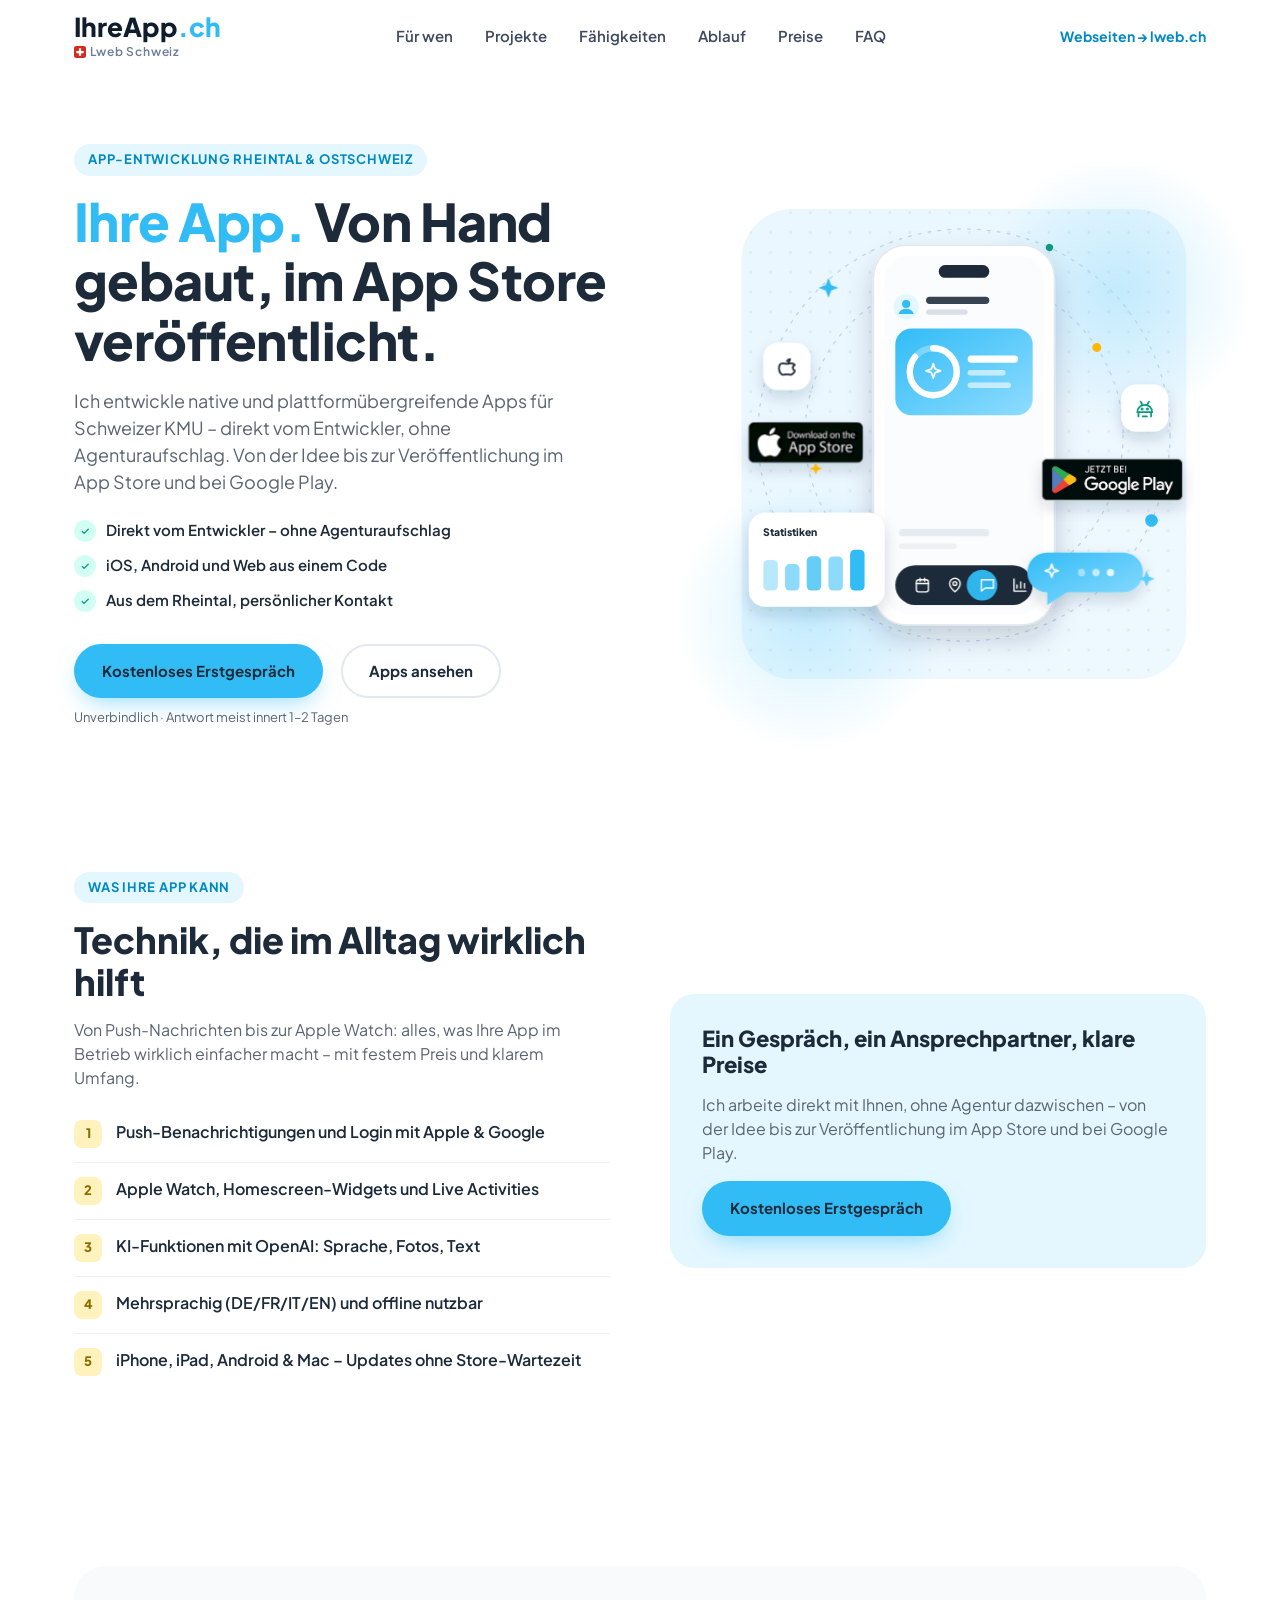
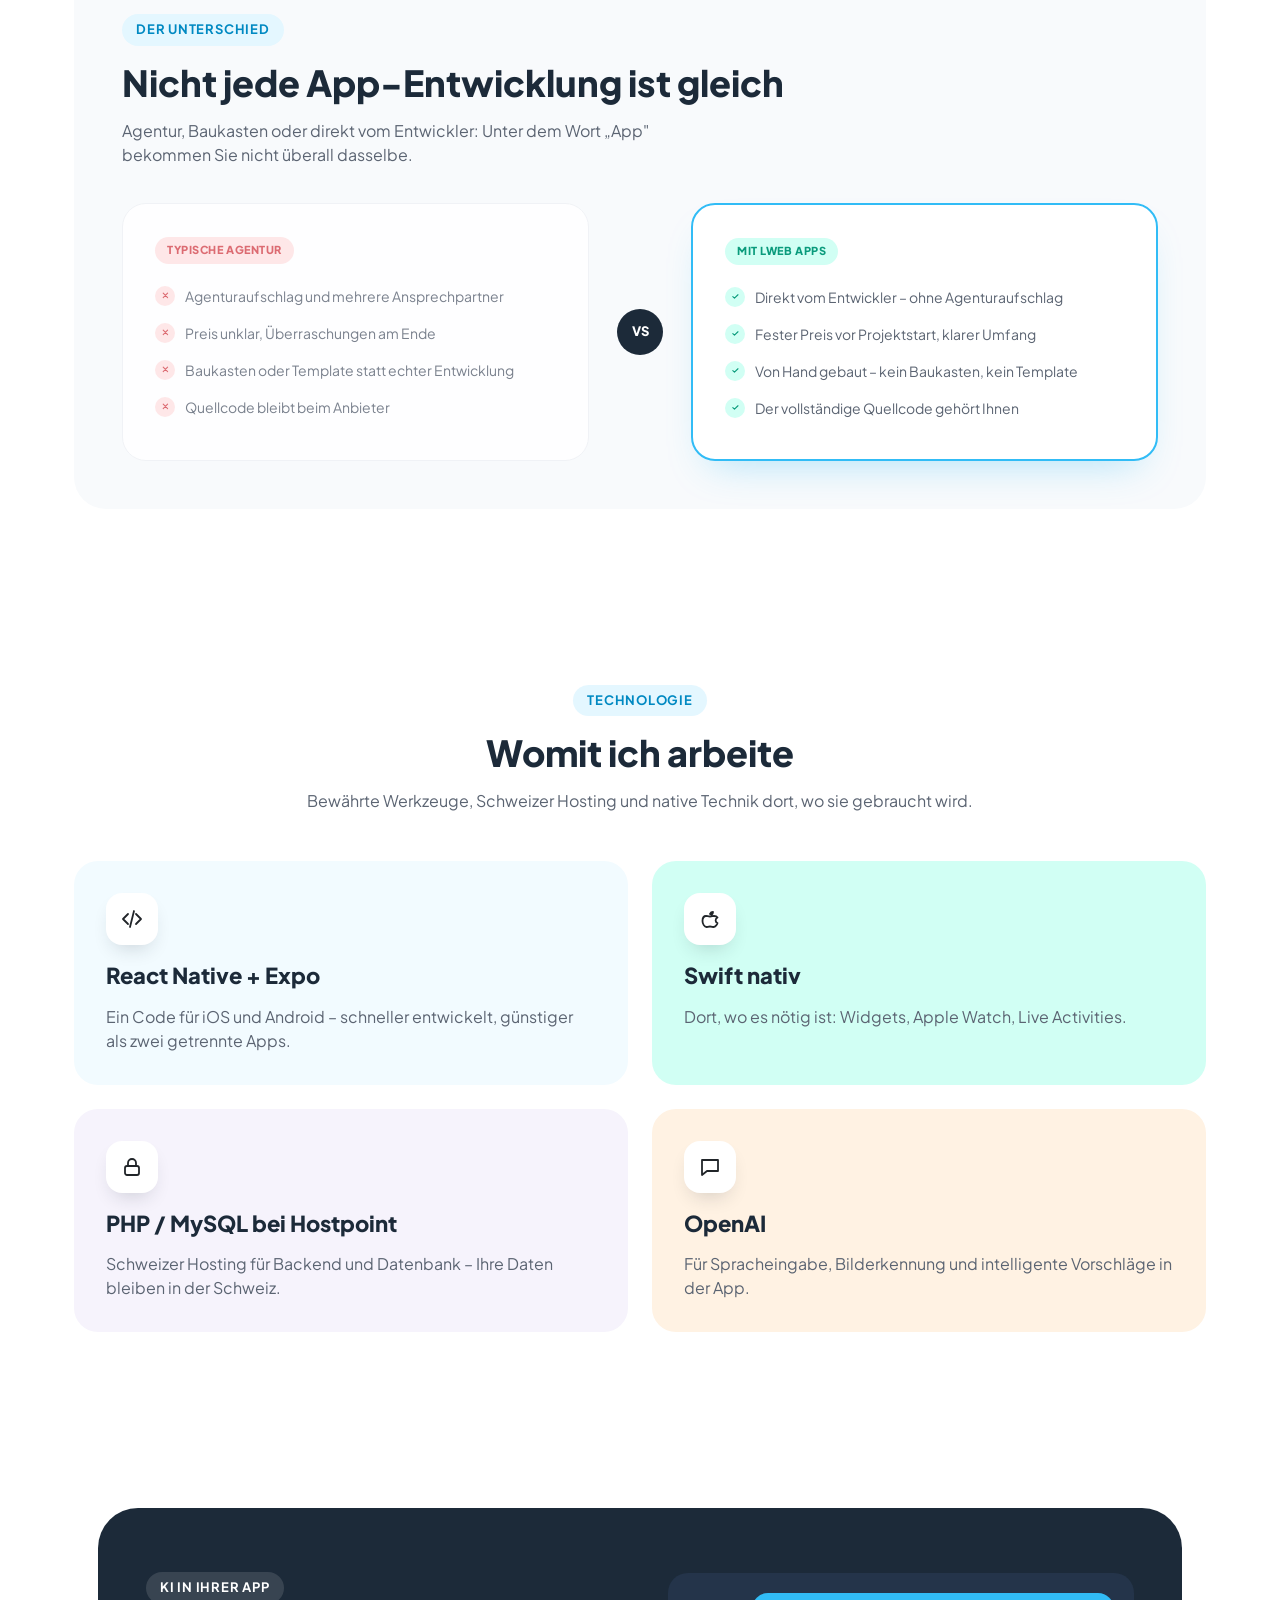
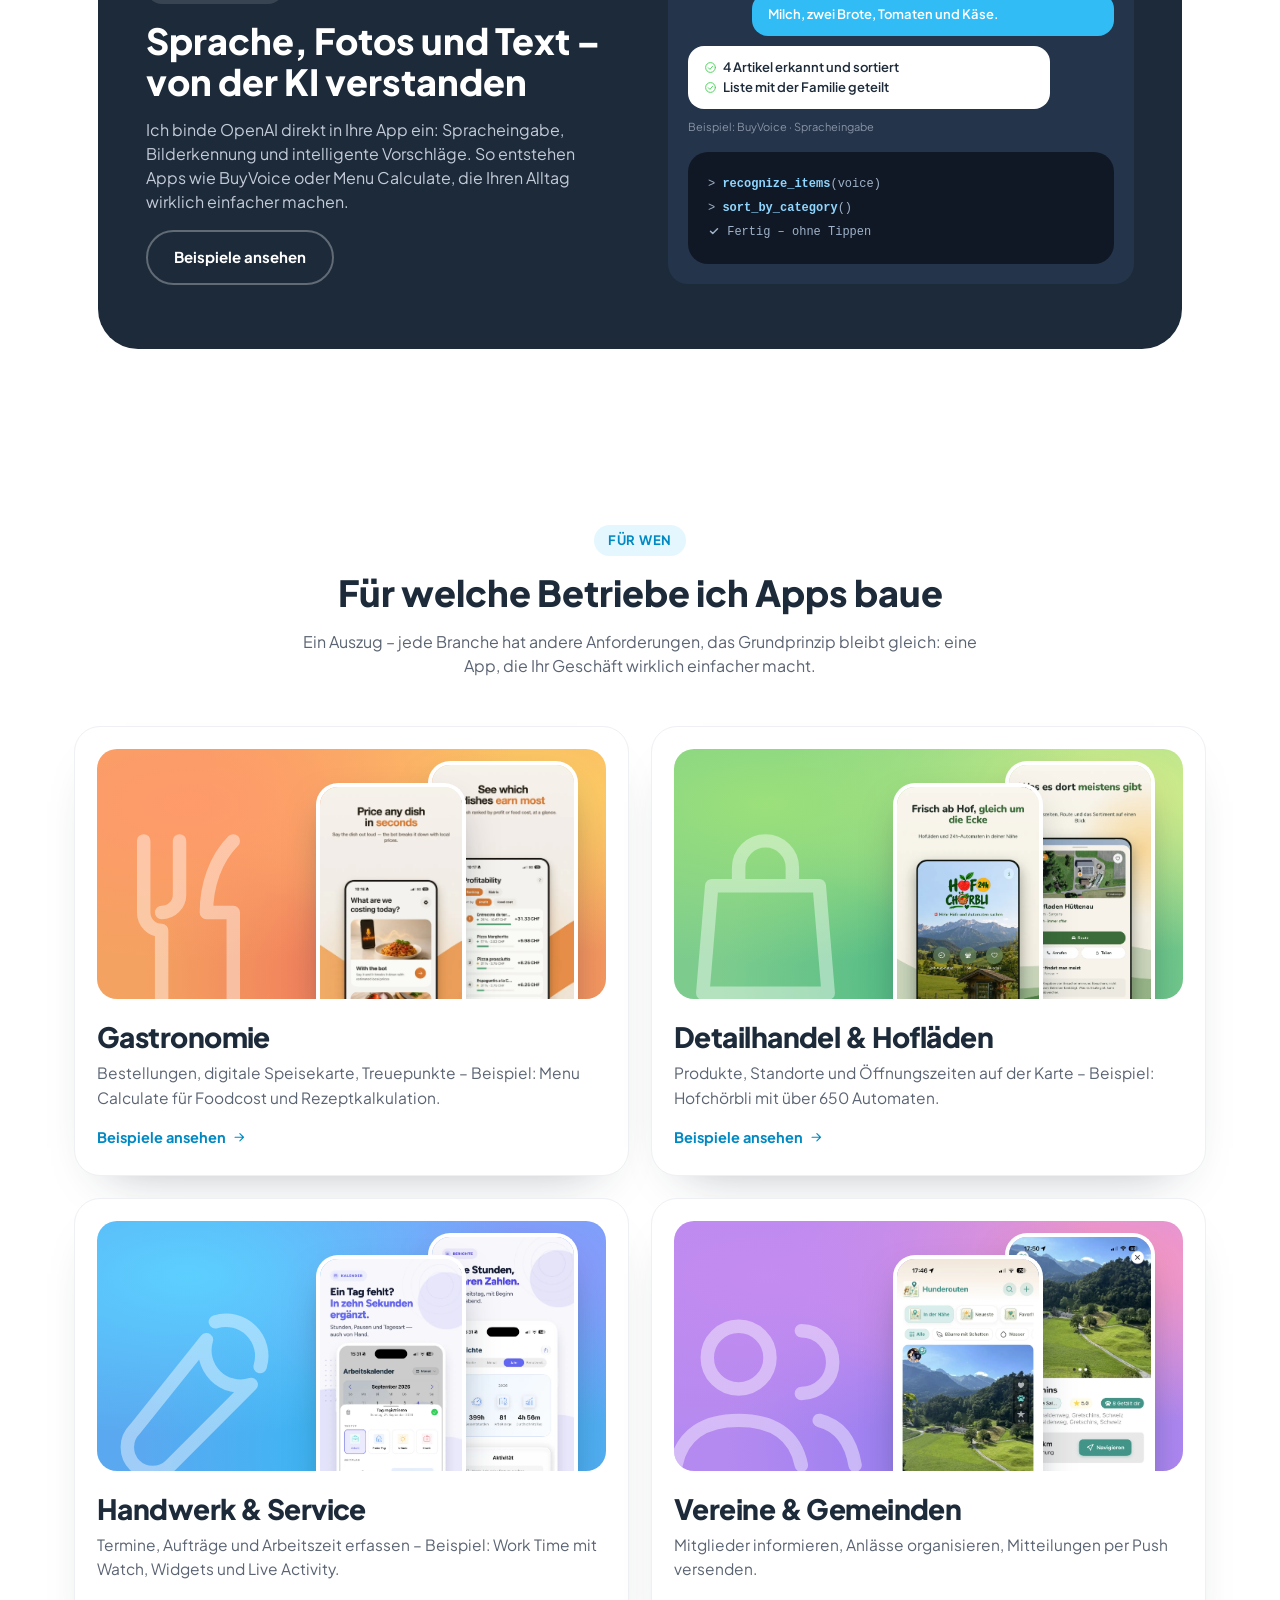
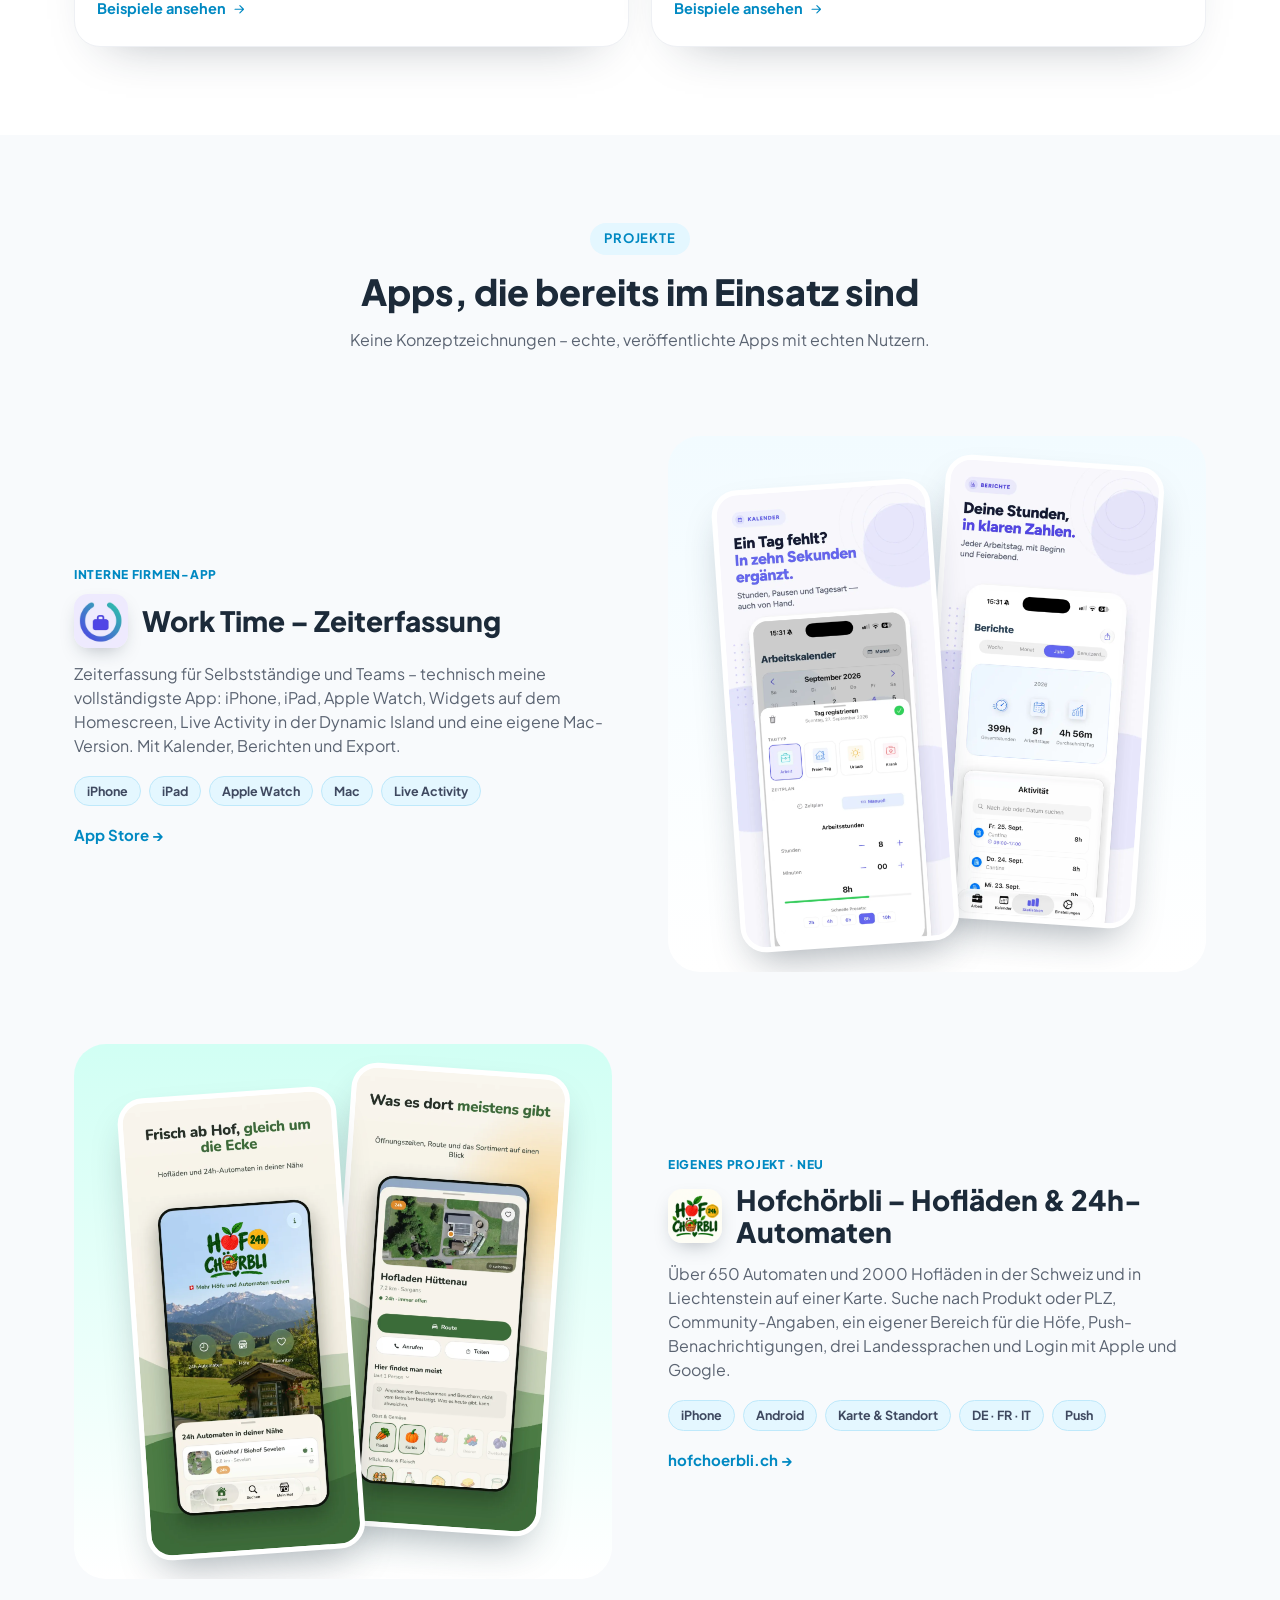
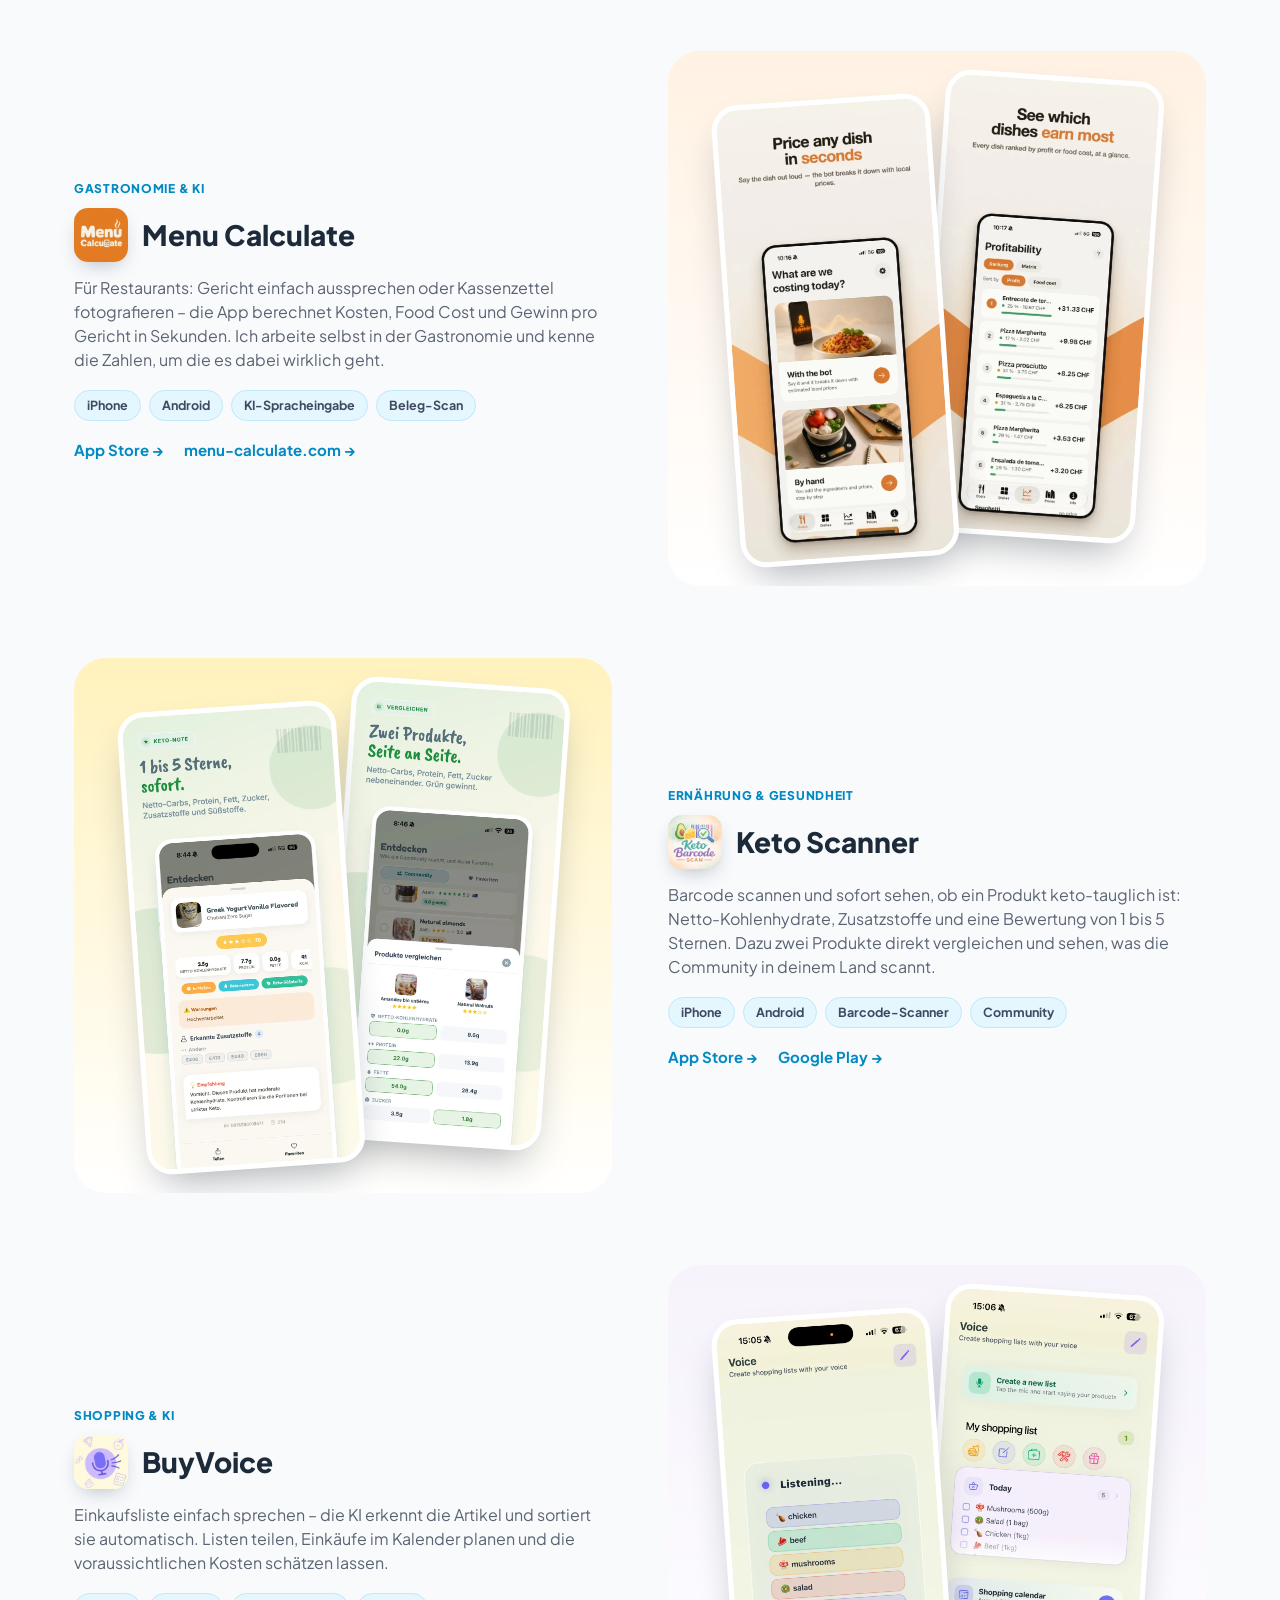
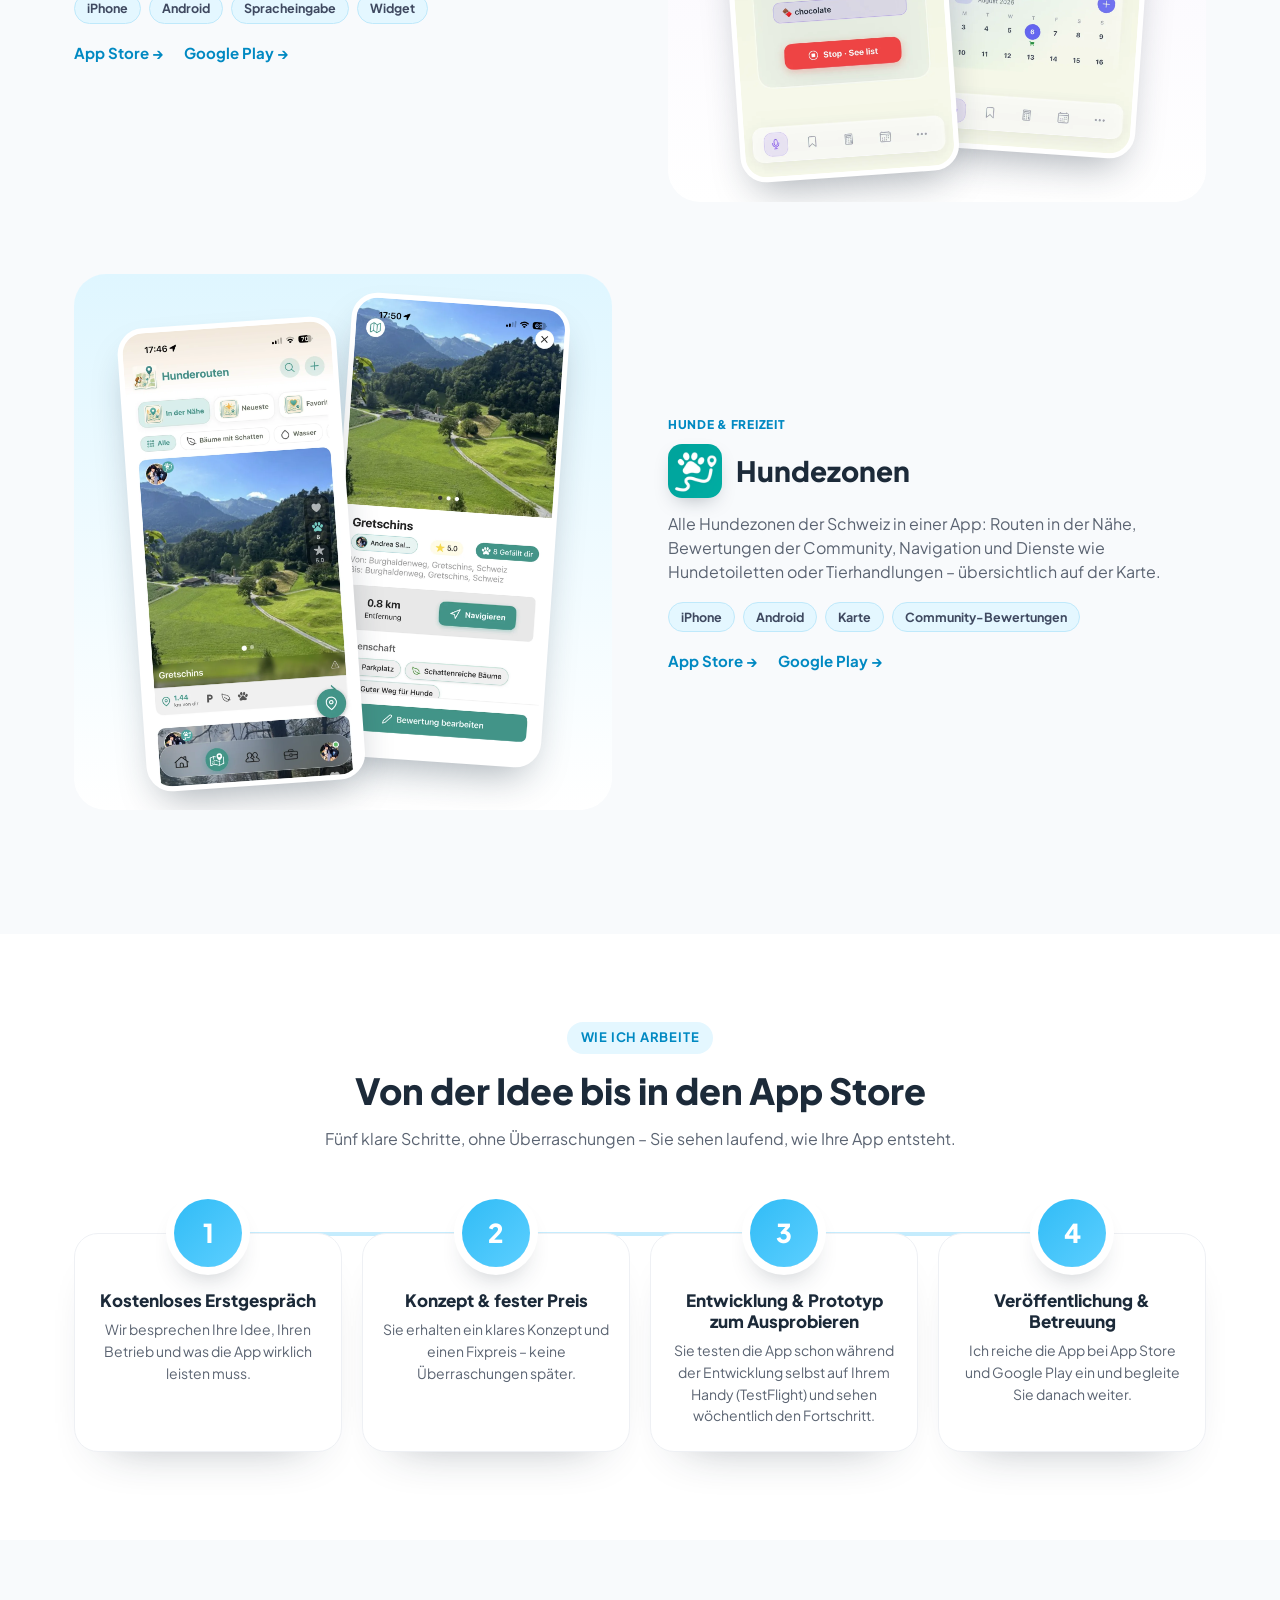
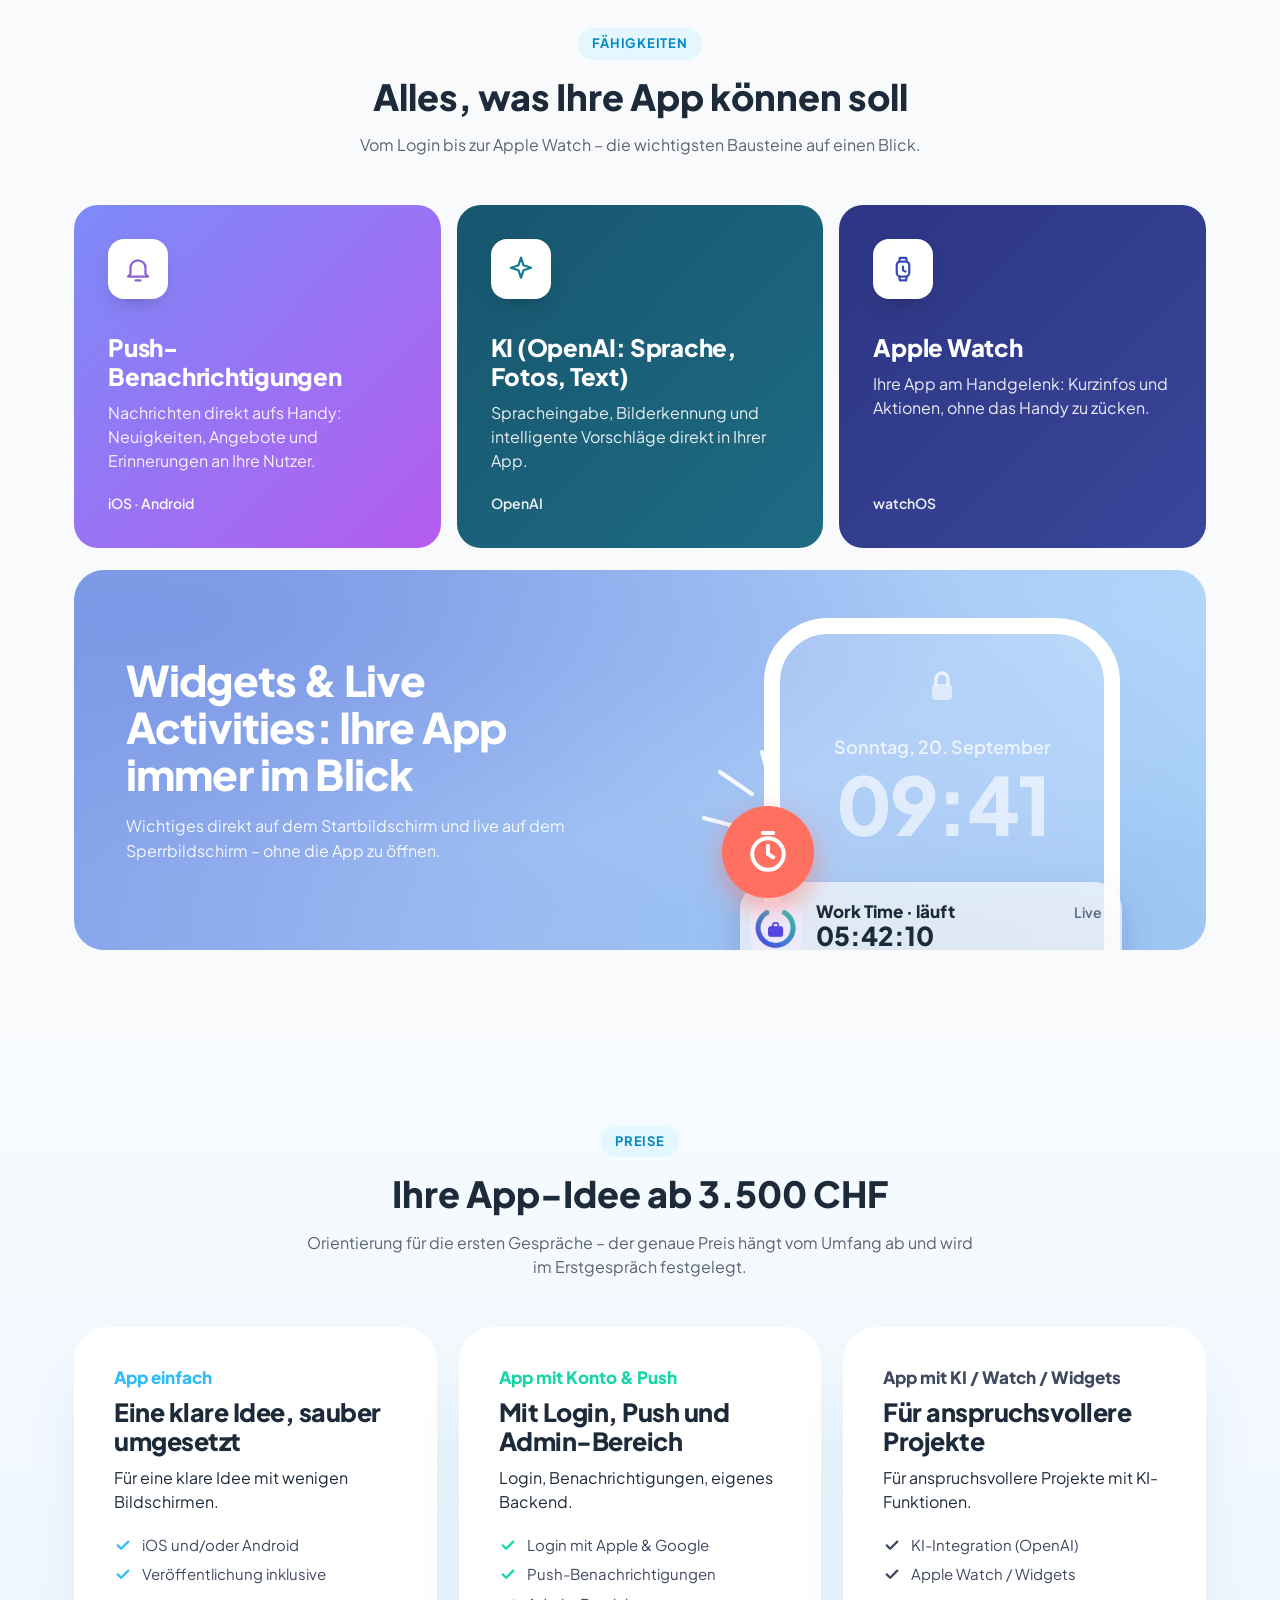
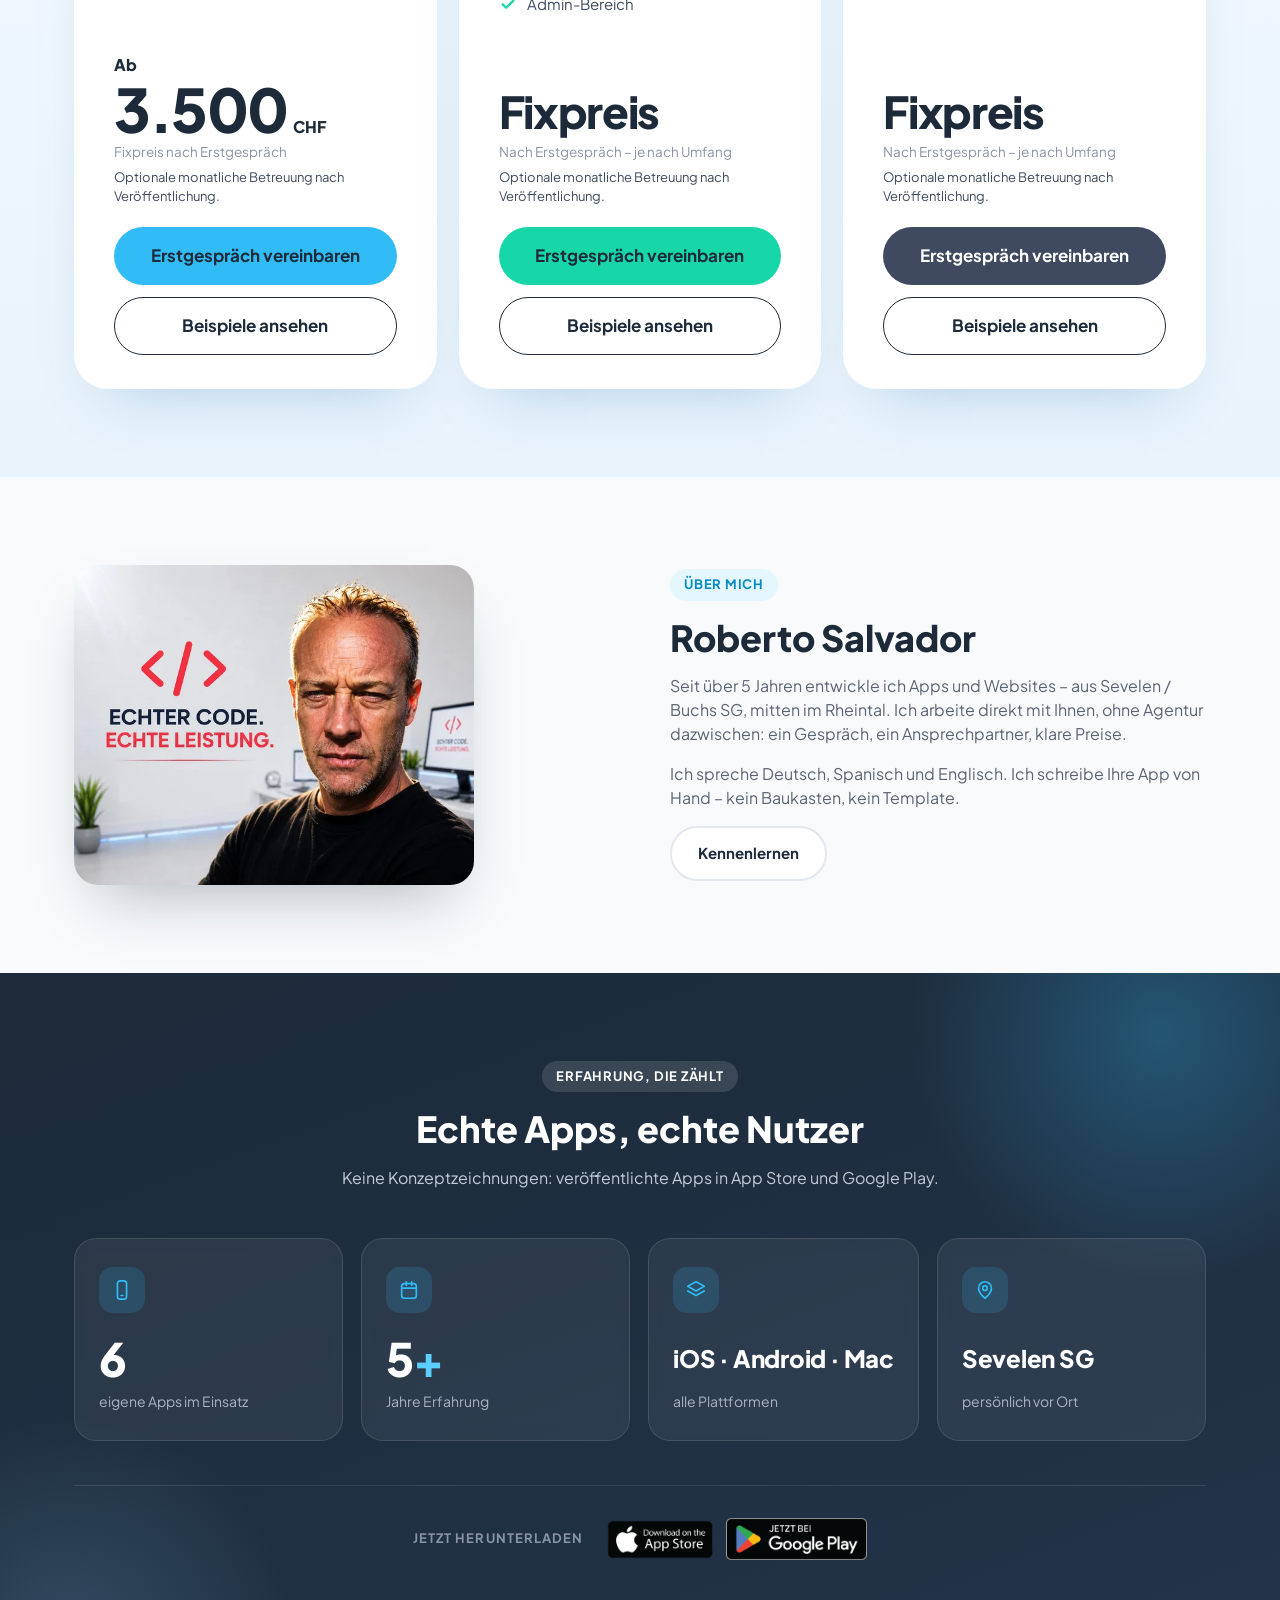
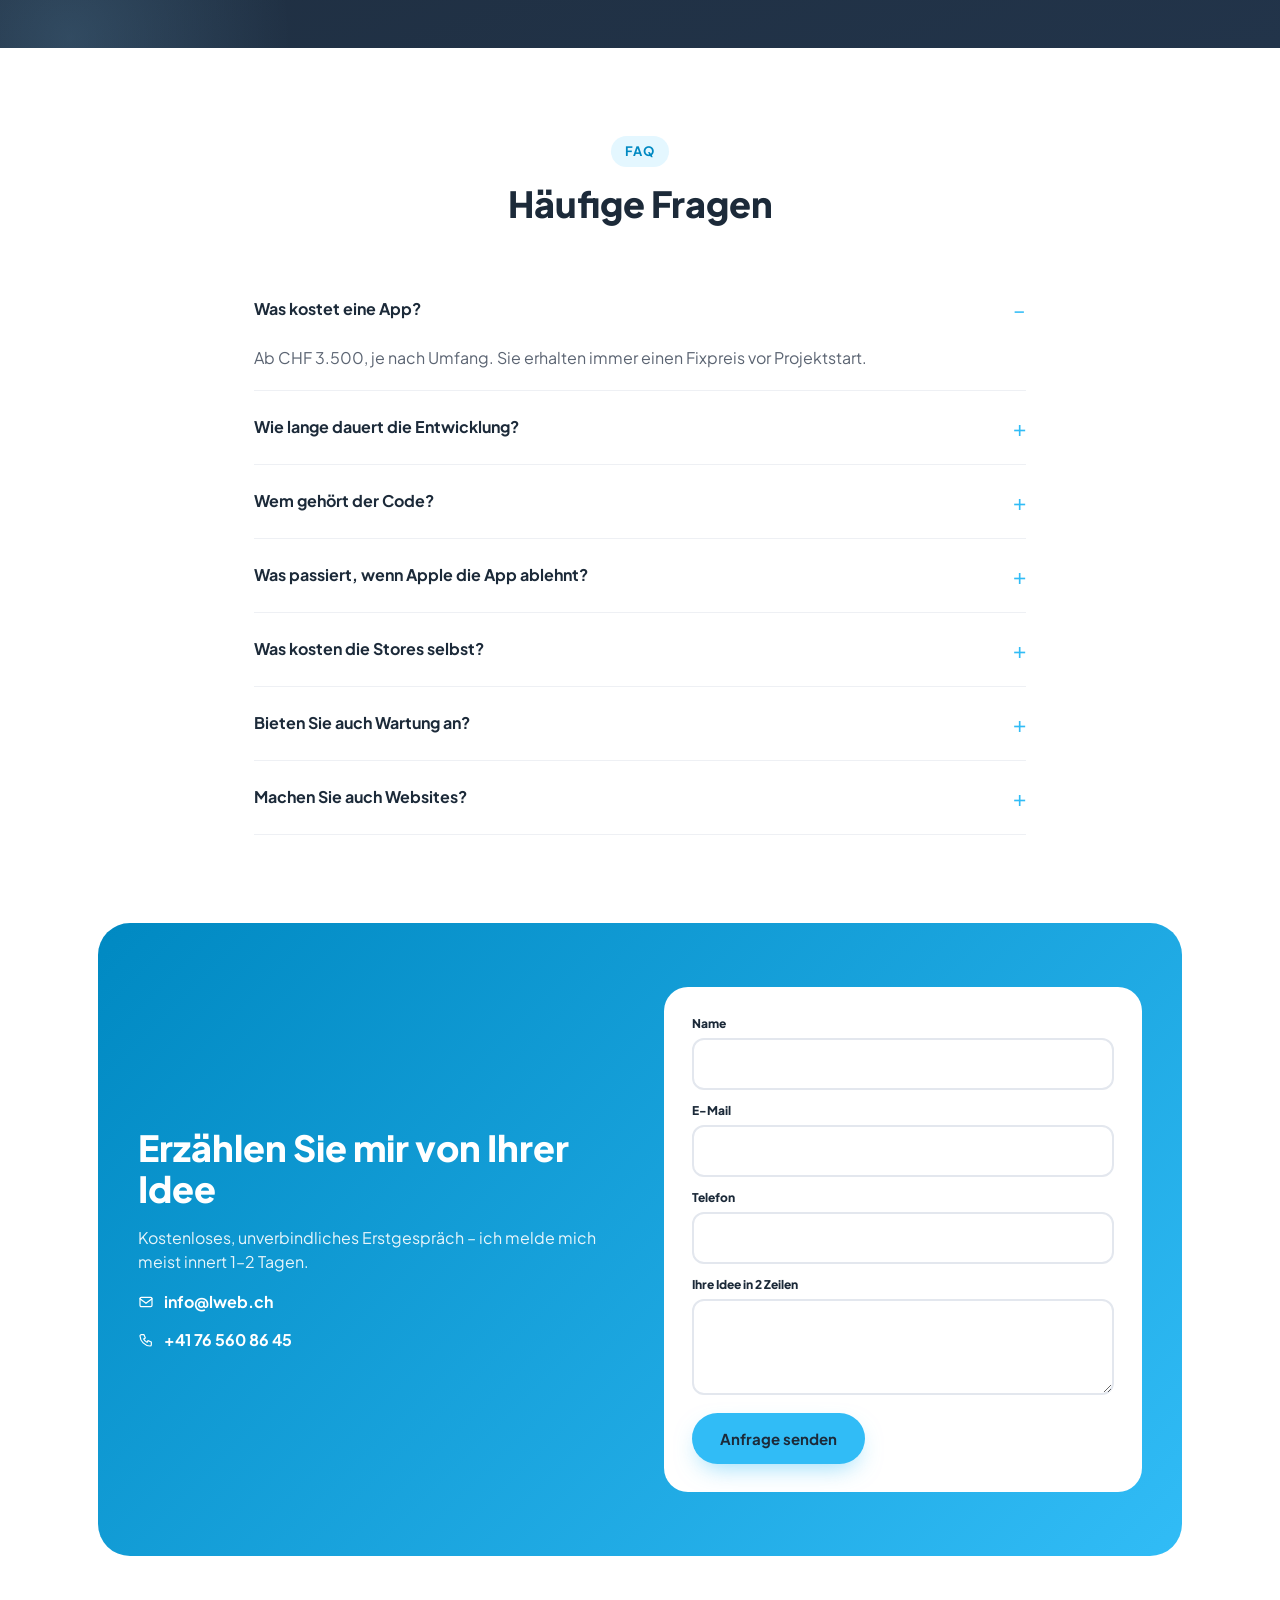
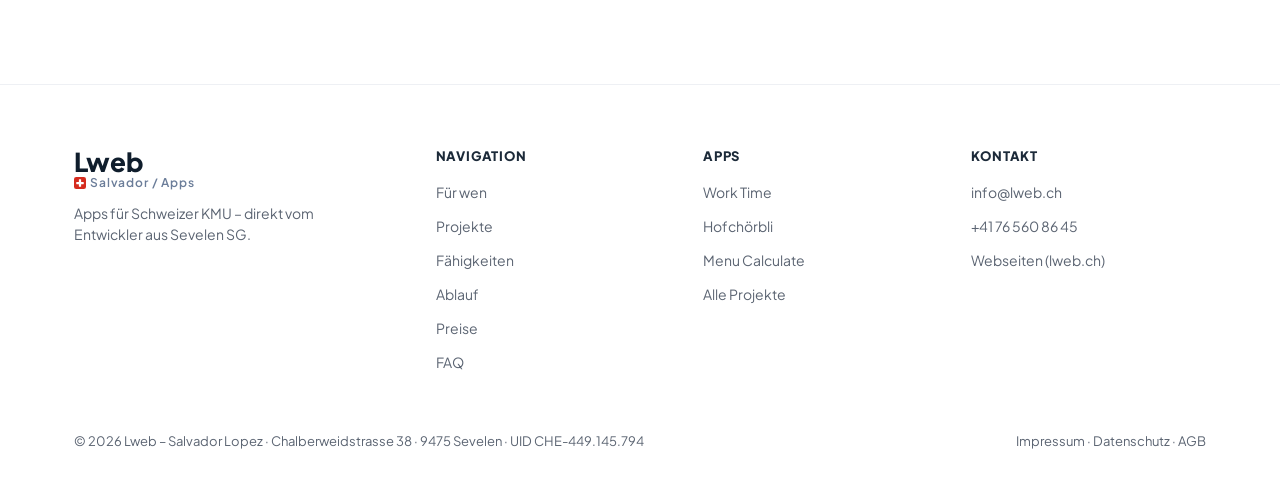
==== commit 8a52f400: ",update8“" ====
--- a/index.html
+++ b/index.html
@@ -620,6 +620,93 @@
  .proj-panel .shot:nth-child(2){margin-left:-5%}
 }
 button,input,textarea,.btn{font-family:inherit}
+.tl-wrap{list-style:none;margin:0;padding:0;display:grid;grid-template-columns:repeat(4,1fr);gap:20px;position:relative}
+.tl-wrap::before{content:"";position:absolute;left:12.5%;right:12.5%;top:33px;height:4px;border-radius:4px;background:#31bcf6;opacity:.28}
+.tl{position:relative;display:flex;flex-direction:column;align-items:center}
+.tl-dot{position:relative;z-index:1;width:68px;height:68px;border-radius:50%;display:grid;place-items:center;color:#fff;box-shadow:0 0 0 8px #fff,0 16px 30px -12px rgba(28,42,57,.45)}
+.tl-dot b{font-size:26px;font-weight:800}
+.tl-card{margin-top:-34px;padding-top:56px;width:100%;flex:1;background:#fff;border:1px solid #eef0f4;border-radius:24px;padding-left:20px;padding-right:20px;padding-bottom:24px;box-shadow:0 24px 50px -36px rgba(28,42,57,.45);text-align:center;transition:transform .25s ease,box-shadow .25s ease}
+.tl:hover .tl-card{transform:translateY(-5px);box-shadow:0 30px 60px -34px rgba(28,42,57,.55)}
+.tl-card h3{font-size:17px;font-weight:800;line-height:1.25;color:var(--navy);margin:0 0 8px}
+.tl-card p{font-size:14px;line-height:1.55;color:var(--text-soft);margin:0}
+@media(max-width:960px){
+ .tl-wrap{grid-template-columns:1fr;gap:16px;padding-left:0}
+ .tl-wrap::before{left:33px;right:auto;top:20px;bottom:20px;width:4px;height:auto;background:#31bcf6;opacity:.28}
+ .tl{flex-direction:row;align-items:flex-start;gap:14px}
+ .tl-dot{flex:none;width:52px;height:52px;margin-left:8px;box-shadow:0 0 0 6px #fff,0 12px 24px -12px rgba(28,42,57,.45)}
+ .tl-dot b{font-size:21px}
+ .tl-card{margin-top:0;padding:18px 18px 20px;text-align:left;border-radius:20px}
+}
+.uc-grid{display:grid;grid-template-columns:repeat(2,1fr);gap:22px}
+.uc{background:#fff;border:1px solid #eef0f4;border-radius:26px;padding:22px 22px 26px;box-shadow:0 24px 50px -34px rgba(28,42,57,.4);transition:transform .25s ease,box-shadow .25s ease}
+.uc:hover{transform:translateY(-4px);box-shadow:0 30px 60px -32px rgba(28,42,57,.5)}
+.uc-banner{position:relative;height:250px;border-radius:20px;overflow:hidden}
+.uc-ic{position:absolute;left:-16px;bottom:-30px;width:215px;height:215px}
+.uc-ph{position:absolute;height:auto;display:block;background:#fff;border:4px solid #fff;border-bottom:0;border-radius:22px 22px 0 0;box-shadow:0 18px 40px -14px rgba(28,42,57,.5)}
+.uc-ph.a{left:43%;top:34px;width:150px;z-index:2}
+.uc-ph.b{left:calc(43% + 112px);top:12px;width:150px;z-index:1}
+.uc h3{font-size:28px;font-weight:800;letter-spacing:-.02em;color:var(--navy);margin:22px 0 8px}
+.uc p{color:var(--text-soft);font-size:15.5px;line-height:1.6;margin:0 0 14px;max-width:520px}
+.uc-link{display:inline-flex;align-items:center;gap:6px;font-weight:700;font-size:14.5px;color:var(--accent-dark)}
+.uc-link svg{transition:transform .2s ease}.uc:hover .uc-link svg{transform:translateX(3px)}
+.fx-top{display:grid;grid-template-columns:repeat(3,1fr);gap:16px;margin-bottom:16px}
+.fx-big{border-radius:24px;padding:34px;color:#fff;min-height:290px;display:flex;flex-direction:column}
+.fx-tile{width:60px;height:60px;border-radius:16px;background:#fff;display:grid;place-items:center;font-size:30px;margin-bottom:34px;box-shadow:0 10px 24px -12px rgba(0,0,0,.35)}
+.fx-big h3{font-size:24px;font-weight:800;letter-spacing:-.01em;color:#fff;margin:0 0 10px;line-height:1.2}
+.fx-big p{color:rgba(255,255,255,.9);font-size:16px;line-height:1.5;margin:0 0 20px}
+.fx-tag{margin-top:auto;font-size:14px;font-weight:600;color:rgba(255,255,255,.92)}
+.fx-grid{display:grid;grid-template-columns:repeat(3,1fr);gap:16px}
+.fx-sm{background:#fff;border-radius:20px;padding:20px 22px;display:grid;grid-template-columns:auto 1fr;gap:16px;align-items:start;border:1px solid #eef0f4;transition:transform .2s ease,box-shadow .2s ease}
+.fx-sm:hover{transform:translateY(-3px);box-shadow:0 20px 40px -28px rgba(28,42,57,.45)}
+.fx-ico{width:56px;height:56px;border-radius:15px;color:#fff;display:grid;place-items:center;font-size:28px}
+.fx-sm h3{font-size:17px;font-weight:800;color:var(--navy);margin:2px 0 6px;line-height:1.25}
+.fx-sm p{font-size:14px;color:var(--text-soft);line-height:1.5;margin:0 0 10px}
+.fx-tag2{font-size:12.5px;font-weight:700;color:var(--navy-soft)}
+.pc-grid{display:grid;grid-template-columns:repeat(3,1fr);gap:22px;align-items:stretch;max-width:1180px;margin:0 auto}
+.pc{background:#fff;border-radius:34px;padding:38px 40px 34px;display:flex;flex-direction:column;box-shadow:0 30px 60px -36px rgba(28,110,170,.35)}
+.pc-lab{font-size:17px;font-weight:800;margin-bottom:8px}
+.pc h3{font-size:25px;font-weight:800;letter-spacing:-.02em;line-height:1.15;color:var(--navy);margin:0 0 10px}
+.pc-desc{font-size:16px;line-height:1.5;color:var(--navy);margin:0 0 20px}
+.pc-list{margin:0 0 26px;display:grid;gap:7px}
+.pc-list li{display:flex;gap:10px;align-items:center;font-size:15px;color:var(--navy-soft)}
+.pc-ck{display:flex;font-size:18px}
+.pc-ck svg.i{stroke-width:2.6}
+.pc-price{margin-top:auto;padding-top:18px}
+.pc-ab{display:block;font-weight:800;font-size:16px;color:var(--navy);min-height:24px}
+.pc-num{font-size:60px;font-weight:800;letter-spacing:-.03em;color:var(--navy);line-height:1.05}
+.pc-num.pc-big{font-size:44px;line-height:1.3}
+.pc-num small{font-size:16px;font-weight:800;letter-spacing:0;margin-left:6px}
+.pc-note{font-size:13.5px;color:#8a93a6;margin-top:2px}
+.pc-note2{font-size:13px;color:var(--navy-soft);line-height:1.4;margin:6px 0 22px;min-height:36px}
+.pc-btn{display:flex;align-items:center;justify-content:center;min-height:58px;border-radius:999px;color:var(--navy);font-weight:700;font-size:17px;margin-bottom:12px;transition:transform .2s ease,filter .2s ease}
+.pc:nth-child(3) .pc-btn{color:#fff}
+.pc-btn:hover{transform:translateY(-2px);filter:brightness(1.05)}
+.pc-btn2{display:flex;align-items:center;justify-content:center;min-height:58px;border-radius:999px;border:1.5px solid var(--navy);color:var(--navy);font-weight:700;font-size:17px;transition:background .2s ease}
+.pc-btn2:hover{background:#f3f7fb}
+.pb{position:relative;overflow:hidden;margin-top:22px;border-radius:30px;min-height:380px;display:grid;grid-template-columns:1fr 1fr;align-items:center;
+ background:radial-gradient(at 6% 12%,#7c98e6 0%,transparent 55%),radial-gradient(at 60% 30%,#a5c6f5 0%,transparent 60%),radial-gradient(at 96% 14%,#b3d9fb 0%,transparent 50%),radial-gradient(at 78% 100%,#98c0f2 0%,transparent 55%),linear-gradient(100deg,#86a3ea 0%,#9dbcf1 48%,#a9d3f8 100%)}
+.pb-text{position:relative;z-index:2;padding:48px 24px 48px 52px;color:#fff}
+.pb-text h3{font-size:clamp(30px,3.3vw,44px);font-weight:800;letter-spacing:-.02em;line-height:1.12;color:#fff;margin:0 0 16px;max-width:520px}
+.pb-text p{font-size:16px;line-height:1.55;color:rgba(255,255,255,.92);margin:0;max-width:470px}
+.pb-art{position:absolute;right:56px;top:34px;width:440px;height:520px;z-index:1}
+.pb-art svg{width:100%;height:100%;display:block;overflow:visible;font-family:'Plus Jakarta Sans',Arial,sans-serif}
+.pb-bell{transform-box:fill-box;transform-origin:50% 12%;animation:pbRing 3.2s ease-in-out infinite}
+@keyframes pbRing{0%,60%,100%{transform:rotate(0)}66%{transform:rotate(-14deg)}72%{transform:rotate(12deg)}78%{transform:rotate(-8deg)}84%{transform:rotate(5deg)}90%{transform:rotate(0)}}
+@media(prefers-reduced-motion:reduce){.pb-bell{animation:none}}
+@media(max-width:1100px){.fx-top,.fx-grid,.pc-grid{grid-template-columns:1fr 1fr}.fx-top .fx-big:nth-child(3){grid-column:1/-1}.pc-grid .pc:nth-child(3){grid-column:1/-1}}
+@media(max-width:960px){
+ .uc-grid{grid-template-columns:1fr;gap:16px}.uc{padding:14px 14px 22px;border-radius:24px}.uc-banner{height:225px}.uc-ic{width:180px;height:180px;left:-14px;bottom:-24px}.uc-ph.a{left:40%;width:132px;top:30px}.uc-ph.b{left:calc(40% + 96px);width:132px;top:10px}.uc h3{font-size:23px;margin-top:18px}.uc p{font-size:15px}
+ .fx-top,.fx-grid,.pc-grid{grid-template-columns:1fr}.fx-top .fx-big:nth-child(3),.pc-grid .pc:nth-child(3){grid-column:auto}
+ .fx-big{min-height:0;padding:26px 22px}.fx-tile{margin-bottom:22px}.fx-sm{padding:16px}
+ .pb{grid-template-columns:1fr;min-height:0;border-radius:26px;padding-bottom:310px}
+ .pb-text{padding:32px 22px 0}
+ .pb-text h3{font-size:28px}
+ .pb-art{right:auto;left:50%;top:auto;bottom:-190px;width:340px;height:400px;transform:translateX(-50%)}
+ .fx-grid,.fx-top .fx-big:nth-child(1),.fx-top .fx-big:nth-child(3){display:none}
+ .fx-top .fx-big:nth-child(2){grid-column:auto}
+ .fx-top{margin-bottom:0}
+ .pc{padding:28px 22px 24px;border-radius:28px}.pc-num{font-size:52px}.pc-num.pc-big{font-size:40px}
+}
 .form-note{margin:2px 0 0;font-size:13px;line-height:1.5;color:#6b7d99}.form-note a{color:var(--accent-dark);font-weight:700}
 header{border-bottom:0!important}
 @media(max-width:960px){.hero-grid>.mock-wrap{order:-1}.hero .hero-art{max-width:330px}.hero{padding-top:10px!important}.hero-grid{gap:14px!important}}
@@ -988,7 +1075,7 @@
         <h2>Für welche Betriebe ich Apps baue</h2>
         <p>Ein Auszug – jede Branche hat andere Anforderungen, das Grundprinzip bleibt gleich: eine App, die Ihr Geschäft wirklich einfacher macht.</p>
       </div>
-      <div class="cards-grid three"><div class="usecase-card"><div class="usecase-ico" style="background:var(--panel-pink);"><svg class="i" viewBox="0 0 24 24" aria-hidden="true"><use href="#ic-fork"/></svg></div><h4>Gastronomie</h4><p>Bestellungen, digitale Speisekarte, Treuepunkte – Beispiel: Menu Calculate für Foodcost und Rezeptkalkulation.</p><a href="#projekte">Beispiele ansehen →</a></div><div class="usecase-card"><div class="usecase-ico" style="background:var(--panel-purple);"><svg class="i" viewBox="0 0 24 24" aria-hidden="true"><use href="#ic-bag"/></svg></div><h4>Detailhandel &amp; Hofläden</h4><p>Produkte, Standorte und Öffnungszeiten auf der Karte – Beispiel: Hofchörbli mit über 650 Automaten.</p><a href="#projekte">Beispiele ansehen →</a></div><div class="usecase-card"><div class="usecase-ico" style="background:var(--panel-orange);"><svg class="i" viewBox="0 0 24 24" aria-hidden="true"><use href="#ic-wrench"/></svg></div><h4>Handwerk &amp; Service</h4><p>Termine, Aufträge und Arbeitszeit erfassen – Beispiel: Work Time mit Watch, Widgets und Live Activity.</p><a href="#projekte">Beispiele ansehen →</a></div><div class="usecase-card"><div class="usecase-ico" style="background:var(--panel-teal);"><svg class="i" viewBox="0 0 24 24" aria-hidden="true"><use href="#ic-users"/></svg></div><h4>Vereine &amp; Gemeinden</h4><p>Mitglieder informieren, Anlässe organisieren, Mitteilungen per Push versenden.</p><a href="#projekte">Beispiele ansehen →</a></div><div class="usecase-card"><div class="usecase-ico" style="background:var(--panel-yellow);"><svg class="i" viewBox="0 0 24 24" aria-hidden="true"><use href="#ic-rocket"/></svg></div><h4>Startups</h4><p>MVP schnell und sauber umsetzen, um eine Idee mit echten Nutzern zu testen.</p><a href="#projekte">Beispiele ansehen →</a></div><div class="usecase-card"><div class="usecase-ico" style="background:var(--panel-sky);"><svg class="i" viewBox="0 0 24 24" aria-hidden="true"><use href="#ic-lock"/></svg></div><h4>Interne Firmen-Apps</h4><p>Zeiterfassung, Checklisten und interne Abläufe digitalisieren, ohne Lizenzkosten pro Nutzer.</p><a href="#projekte">Beispiele ansehen →</a></div></div>
+      <div class="uc-grid"><article class="uc"><div class="uc-banner" style="background:radial-gradient(at 18% 22%,#ff9a6b,transparent 58%),radial-gradient(at 86% 18%,#ffd166,transparent 55%),radial-gradient(at 60% 92%,#f0705a,transparent 60%),#f4a261"><svg class="uc-ic" viewBox="0 0 24 24" fill="none" stroke="rgba(255,255,255,.42)" stroke-width="1.5" stroke-linecap="round" stroke-linejoin="round" aria-hidden="true"><use href="#ic-fork"/></svg><img class="uc-ph a" src="img/menucalc-1.webp" alt="Gastronomie – App-Beispiel" width="150" loading="lazy"><img class="uc-ph b" src="img/menucalc-2.webp" alt="" width="150" loading="lazy"></div><h3>Gastronomie</h3><p>Bestellungen, digitale Speisekarte, Treuepunkte – Beispiel: Menu Calculate für Foodcost und Rezeptkalkulation.</p><a class="uc-link" href="#projekte">Beispiele ansehen <svg class="i" viewBox="0 0 24 24" aria-hidden="true"><use href="#ic-arrow"/></svg></a></article><article class="uc"><div class="uc-banner" style="background:radial-gradient(at 18% 22%,#9be07a,transparent 58%),radial-gradient(at 86% 18%,#dff28b,transparent 55%),radial-gradient(at 60% 92%,#43b581,transparent 60%),#7dcc8e"><svg class="uc-ic" viewBox="0 0 24 24" fill="none" stroke="rgba(255,255,255,.42)" stroke-width="1.5" stroke-linecap="round" stroke-linejoin="round" aria-hidden="true"><use href="#ic-bag"/></svg><img class="uc-ph a" src="img/hofchoerbli-1.webp" alt="Detailhandel & Hofläden – App-Beispiel" width="150" loading="lazy"><img class="uc-ph b" src="img/hofchoerbli-2.webp" alt="" width="150" loading="lazy"></div><h3>Detailhandel &amp; Hofläden</h3><p>Produkte, Standorte und Öffnungszeiten auf der Karte – Beispiel: Hofchörbli mit über 650 Automaten.</p><a class="uc-link" href="#projekte">Beispiele ansehen <svg class="i" viewBox="0 0 24 24" aria-hidden="true"><use href="#ic-arrow"/></svg></a></article><article class="uc"><div class="uc-banner" style="background:radial-gradient(at 18% 22%,#5ccfff,transparent 58%),radial-gradient(at 86% 18%,#8f9bff,transparent 55%),radial-gradient(at 60% 92%,#31bcf6,transparent 60%),#5aa9f0"><svg class="uc-ic" viewBox="0 0 24 24" fill="none" stroke="rgba(255,255,255,.42)" stroke-width="1.5" stroke-linecap="round" stroke-linejoin="round" aria-hidden="true"><use href="#ic-wrench"/></svg><img class="uc-ph a" src="img/worktime-1.webp" alt="Handwerk & Service – App-Beispiel" width="150" loading="lazy"><img class="uc-ph b" src="img/worktime-2.webp" alt="" width="150" loading="lazy"></div><h3>Handwerk &amp; Service</h3><p>Termine, Aufträge und Arbeitszeit erfassen – Beispiel: Work Time mit Watch, Widgets und Live Activity.</p><a class="uc-link" href="#projekte">Beispiele ansehen <svg class="i" viewBox="0 0 24 24" aria-hidden="true"><use href="#ic-arrow"/></svg></a></article><article class="uc"><div class="uc-banner" style="background:radial-gradient(at 18% 22%,#c48bf0,transparent 58%),radial-gradient(at 86% 18%,#ff9ac1,transparent 55%),radial-gradient(at 60% 92%,#8f7bf0,transparent 60%),#b58af0"><svg class="uc-ic" viewBox="0 0 24 24" fill="none" stroke="rgba(255,255,255,.42)" stroke-width="1.5" stroke-linecap="round" stroke-linejoin="round" aria-hidden="true"><use href="#ic-users"/></svg><img class="uc-ph a" src="img/hundezonen-1.webp" alt="Vereine & Gemeinden – App-Beispiel" width="150" loading="lazy"><img class="uc-ph b" src="img/hundezonen-2.webp" alt="" width="150" loading="lazy"></div><h3>Vereine &amp; Gemeinden</h3><p>Mitglieder informieren, Anlässe organisieren, Mitteilungen per Push versenden.</p><a class="uc-link" href="#projekte">Beispiele ansehen <svg class="i" viewBox="0 0 24 24" aria-hidden="true"><use href="#ic-arrow"/></svg></a></article></div>
     </div>
   </section>
 
@@ -1010,7 +1097,7 @@
         <h2>Von der Idee bis in den App Store</h2>
         <p>Fünf klare Schritte, ohne Überraschungen – Sie sehen laufend, wie Ihre App entsteht.</p>
       </div>
-      <div class="steps-grid five"><div class="step-card"><div class="step-num">1</div><h4 style="font-size:16px;">Kostenloses Erstgespräch</h4><p style="font-size:14px;">Wir besprechen Ihre Idee, Ihren Betrieb und was die App wirklich leisten muss.</p></div><div class="step-card"><div class="step-num">2</div><h4 style="font-size:16px;">Konzept &amp; fester Preis</h4><p style="font-size:14px;">Sie erhalten ein klares Konzept und einen Fixpreis – keine Überraschungen später.</p></div><div class="step-card"><div class="step-num">3</div><h4 style="font-size:16px;">Design &amp; Prototyp zum Ausprobieren</h4><p style="font-size:14px;">Sie testen die App schon während der Entwicklung selbst auf Ihrem Handy, über TestFlight.</p></div><div class="step-card"><div class="step-num">4</div><h4 style="font-size:16px;">Entwicklung mit wöchentlichen Updates</h4><p style="font-size:14px;">Sie sehen laufend den Fortschritt, statt am Ende eine Überraschung zu erleben.</p></div><div class="step-card"><div class="step-num">5</div><h4 style="font-size:16px;">Veröffentlichung &amp; Betreuung</h4><p style="font-size:14px;">Ich reiche die App bei App Store und Google Play ein und begleite Sie danach weiter.</p></div></div>
+      <ol class="tl-wrap"><li class="tl"><div class="tl-dot" style="background:linear-gradient(135deg,#31bcf6,#5ccfff)"><b>1</b></div><div class="tl-card"><h3>Kostenloses Erstgespräch</h3><p>Wir besprechen Ihre Idee, Ihren Betrieb und was die App wirklich leisten muss.</p></div></li><li class="tl"><div class="tl-dot" style="background:linear-gradient(135deg,#31bcf6,#5ccfff)"><b>2</b></div><div class="tl-card"><h3>Konzept &amp; fester Preis</h3><p>Sie erhalten ein klares Konzept und einen Fixpreis – keine Überraschungen später.</p></div></li><li class="tl"><div class="tl-dot" style="background:linear-gradient(135deg,#31bcf6,#5ccfff)"><b>3</b></div><div class="tl-card"><h3>Entwicklung &amp; Prototyp zum Ausprobieren</h3><p>Sie testen die App schon während der Entwicklung selbst auf Ihrem Handy (TestFlight) und sehen wöchentlich den Fortschritt.</p></div></li><li class="tl"><div class="tl-dot" style="background:linear-gradient(135deg,#31bcf6,#5ccfff)"><b>4</b></div><div class="tl-card"><h3>Veröffentlichung &amp; Betreuung</h3><p>Ich reiche die App bei App Store und Google Play ein und begleite Sie danach weiter.</p></div></li></ol>
     </div>
   </section>
 
@@ -1021,19 +1108,53 @@
         <h2>Alles, was Ihre App können soll</h2>
         <p>Vom Login bis zur Apple Watch – die wichtigsten Bausteine auf einen Blick.</p>
       </div>
-      <div class="ext-grid six"><div class="ext-card"><div class="ext-ico" style="background:#0a9b7c;"><svg class="i" viewBox="0 0 24 24" aria-hidden="true"><use href="#ic-bell"/></svg></div><span>Push-Benachrichtigungen</span></div><div class="ext-card"><div class="ext-ico" style="background:#1c2a39;"><svg class="i" viewBox="0 0 24 24" aria-hidden="true"><use href="#ic-watch"/></svg></div><span>Apple Watch</span></div><div class="ext-card"><div class="ext-ico" style="background:#3aa0ff;"><svg class="i" viewBox="0 0 24 24" aria-hidden="true"><use href="#ic-widget"/></svg></div><span>Homescreen-Widgets</span></div><div class="ext-card"><div class="ext-ico" style="background:#8a63d2;"><svg class="i" viewBox="0 0 24 24" aria-hidden="true"><use href="#ic-phone"/></svg></div><span>Live Activities / Dynamic Island</span></div><div class="ext-card"><div class="ext-ico" style="background:#635bff;"><svg class="i" viewBox="0 0 24 24" aria-hidden="true"><use href="#ic-lock"/></svg></div><span>Login mit Apple &amp; Google</span></div><div class="ext-card"><div class="ext-ico" style="background:#00b894;"><svg class="i" viewBox="0 0 24 24" aria-hidden="true"><use href="#ic-pin"/></svg></div><span>Karten &amp; Standort</span></div><div class="ext-card"><div class="ext-ico" style="background:#31bcf6;"><svg class="i" viewBox="0 0 24 24" aria-hidden="true"><use href="#ic-chat"/></svg></div><span>KI (OpenAI: Sprache, Fotos, Text)</span></div><div class="ext-card"><div class="ext-ico" style="background:#ffb703;"><svg class="i" viewBox="0 0 24 24" aria-hidden="true"><use href="#ic-lang"/></svg></div><span>Mehrsprachig (DE/FR/IT/EN)</span></div><div class="ext-card"><div class="ext-ico" style="background:#3aa0ff;"><svg class="i" viewBox="0 0 24 24" aria-hidden="true"><use href="#ic-wifi"/></svg></div><span>Funktioniert offline</span></div><div class="ext-card"><div class="ext-ico" style="background:#8a63d2;"><svg class="i" viewBox="0 0 24 24" aria-hidden="true"><use href="#ic-refresh"/></svg></div><span>Updates ohne Store-Wartezeit</span></div><div class="ext-card"><div class="ext-ico" style="background:#f4a261;"><svg class="i" viewBox="0 0 24 24" aria-hidden="true"><use href="#ic-layers"/></svg></div><span>iPhone, iPad, Android &amp; Mac</span></div><div class="ext-card"><div class="ext-ico" style="background:#00b894;"><svg class="i" viewBox="0 0 24 24" aria-hidden="true"><use href="#ic-tag"/></svg></div><span>Fester Preis, klarer Umfang</span></div></div>
-    </div>
-  </section>
-
-  <section id="preise">
+      <div class="fx-wrap"><div class="fx-top"><article class="fx-big" style="background:linear-gradient(135deg,#7d8bf8 0%,#b45cf0 100%)"><span class="fx-tile" style="color:#8a63d2"><svg class="i" viewBox="0 0 24 24" aria-hidden="true"><use href="#ic-bell"/></svg></span><h3>Push-Benachrichtigungen</h3><p>Nachrichten direkt aufs Handy: Neuigkeiten, Angebote und Erinnerungen an Ihre Nutzer.</p><span class="fx-tag">iOS · Android</span></article><article class="fx-big" style="background:linear-gradient(135deg,#17566e 0%,#1d6b83 100%)"><span class="fx-tile" style="color:#0f7a92"><svg class="i" viewBox="0 0 24 24" aria-hidden="true"><use href="#ic-spark"/></svg></span><h3>KI (OpenAI: Sprache, Fotos, Text)</h3><p>Spracheingabe, Bilderkennung und intelligente Vorschläge direkt in Ihrer App.</p><span class="fx-tag">OpenAI</span></article><article class="fx-big" style="background:linear-gradient(135deg,#2c3583 0%,#3a469a 100%)"><span class="fx-tile" style="color:#3d4bb8"><svg class="i" viewBox="0 0 24 24" aria-hidden="true"><use href="#ic-watch"/></svg></span><h3>Apple Watch</h3><p>Ihre App am Handgelenk: Kurzinfos und Aktionen, ohne das Handy zu zücken.</p><span class="fx-tag">watchOS</span></article></div></div>
+<div class="pb">
+ <div class="pb-text">
+  <h3>Widgets &amp; Live Activities: Ihre App immer im Blick</h3>
+  <p>Wichtiges direkt auf dem Startbildschirm und live auf dem Sperrbildschirm – ohne die App zu öffnen.</p>
+ </div>
+ <div class="pb-art" aria-hidden="true">
+ <svg viewBox="0 0 440 520" xmlns="http://www.w3.org/2000/svg">
+  <defs>
+   <filter id="pbSh" x="-30%" y="-30%" width="160%" height="170%"><feDropShadow dx="0" dy="14" stdDeviation="14" flood-color="#0b2a55" flood-opacity=".28"/></filter>
+   <filter id="pbGlow" x="-60%" y="-60%" width="220%" height="220%"><feDropShadow dx="0" dy="10" stdDeviation="14" flood-color="#ff6f61" flood-opacity=".55"/></filter>
+   <clipPath id="pbC1"><rect x="40" y="298" width="52" height="52" rx="13"/></clipPath>
+   <clipPath id="pbC2"><rect x="58" y="414" width="46" height="46" rx="12"/></clipPath>
+  </defs>
+  <rect x="62" y="22" width="340" height="560" rx="56" fill="rgba(255,255,255,.14)" stroke="#fff" stroke-width="16"/>
+  <g fill="none" stroke="rgba(255,255,255,.7)" stroke-width="3.4" stroke-linecap="round" stroke-linejoin="round" transform="translate(232 76)"><rect x="-10" y="4" width="20" height="16" rx="4" fill="rgba(255,255,255,.55)" stroke="none"/><path d="M-6 4V-1a6 6 0 0112 0v5"/></g>
+  <text x="232" y="150" text-anchor="middle" font-size="18" font-weight="600" fill="rgba(255,255,255,.75)">Sonntag, 20. September</text>
+  <text x="232" y="232" text-anchor="middle" font-size="80" font-weight="800" fill="rgba(255,255,255,.62)" letter-spacing="-2">09:41</text>
+  <g filter="url(#pbSh)"><rect x="30" y="278" width="382" height="104" rx="28" fill="rgba(255,255,255,.66)"/></g>
+  <image href="img/worktime-icon.webp" x="40" y="298" width="52" height="52" clip-path="url(#pbC1)"/>
+  <text x="106" y="314" font-size="17" font-weight="800" fill="#1c2a39">Work Time · läuft</text>
+  <text x="392" y="314" text-anchor="end" font-size="14" font-weight="600" fill="#5a6a82">Live</text>
+  <text x="106" y="342" font-size="26" font-weight="800" fill="#1c2a39">05:42:10</text>
+  <rect x="106" y="352" width="270" height="8" rx="4" fill="rgba(28,42,57,.15)"/><rect x="106" y="352" width="180" height="8" rx="4" fill="#31bcf6"/>
+  <rect x="46" y="398" width="350" height="110" rx="26" fill="rgba(255,255,255,.5)"/>
+  <image href="img/hofchoerbli-icon.webp" x="58" y="414" width="46" height="46" clip-path="url(#pbC2)"/>
+  <text x="118" y="431" font-size="16" font-weight="800" fill="#1c2a39">Widget · Hofchörbli</text>
+  <text x="384" y="431" text-anchor="end" font-size="13" font-weight="600" fill="#5a6a82">Heute</text>
+  <text x="118" y="455" font-size="15" font-weight="500" fill="#1c2a39">3 Hofläden in Ihrer Nähe</text>
+  <g stroke="#fff" stroke-width="4" stroke-linecap="round" opacity=".9"><path d="M10 168l32 22"/><path d="M52 148l8 30"/><path d="M-6 214l30 8"/></g>
+  <g class="pb-bell" filter="url(#pbGlow)"><circle cx="58" cy="248" r="46" fill="#ff6f61"/>
+   <g transform="translate(58 248) scale(2.1) translate(-12 -12)" fill="none" stroke="#fff" stroke-width="1.9" stroke-linecap="round" stroke-linejoin="round"><circle cx="12" cy="13" r="7.5"/><path d="M12 9v4l2.5 1.5M9.5 3h5"/></g>
+  </g>
+ </svg>
+ </div>
+</div>
+    </div>
+  </section>
+
+  <section id="preise" style="background:linear-gradient(180deg,#f7fbff 0%,#e8f3fc 100%);">
     <div class="wrap">
       <div class="section-head">
         <span class="eyebrow">Preise</span>
         <h2>Ihre App-Idee ab 3.500 CHF</h2>
         <p>Orientierung für die ersten Gespräche – der genaue Preis hängt vom Umfang ab und wird im Erstgespräch festgelegt.</p>
       </div>
-      <div class="price-grid"><div class="price-card"><h3>App einfach</h3><div class="pr">Fixpreis nach Erstgespräch</div><p style="font-size:14.5px;">Für eine klare Idee mit wenigen Bildschirmen.</p><ul><li><span class="ok-ico"><svg class="i" viewBox="0 0 24 24" aria-hidden="true"><use href="#ic-check"/></svg></span>iOS und/oder Android</li><li><span class="ok-ico"><svg class="i" viewBox="0 0 24 24" aria-hidden="true"><use href="#ic-check"/></svg></span>Veröffentlichung inklusive</li></ul></div><div class="price-card good"><h3>App mit Konto &amp; Push</h3><div class="pr">Fixpreis nach Erstgespräch</div><p style="font-size:14.5px;">Login, Benachrichtigungen, eigenes Backend.</p><ul><li><span class="ok-ico"><svg class="i" viewBox="0 0 24 24" aria-hidden="true"><use href="#ic-check"/></svg></span>Login mit Apple &amp; Google</li><li><span class="ok-ico"><svg class="i" viewBox="0 0 24 24" aria-hidden="true"><use href="#ic-check"/></svg></span>Push-Benachrichtigungen</li><li><span class="ok-ico"><svg class="i" viewBox="0 0 24 24" aria-hidden="true"><use href="#ic-check"/></svg></span>Admin-Bereich</li></ul></div><div class="price-card"><h3>App mit KI / Watch / Widgets</h3><div class="pr">Fixpreis nach Erstgespräch</div><p style="font-size:14.5px;">Für anspruchsvollere Projekte mit KI-Funktionen.</p><ul><li><span class="ok-ico"><svg class="i" viewBox="0 0 24 24" aria-hidden="true"><use href="#ic-check"/></svg></span>KI-Integration (OpenAI)</li><li><span class="ok-ico"><svg class="i" viewBox="0 0 24 24" aria-hidden="true"><use href="#ic-check"/></svg></span>Apple Watch / Widgets</li></ul></div></div>
-      <p class="price-note">Optionale monatliche Betreuung nach Veröffentlichung.</p>
+      <div class="pc-grid"><article class="pc"><span class="pc-lab" style="color:#31bcf6">App einfach</span><h3>Eine klare Idee, sauber umgesetzt</h3><p class="pc-desc">Für eine klare Idee mit wenigen Bildschirmen.</p><ul class="pc-list"><li><span class="pc-ck" style="color:#31bcf6"><svg class="i" viewBox="0 0 24 24" aria-hidden="true"><use href="#ic-check"/></svg></span>iOS und/oder Android</li><li><span class="pc-ck" style="color:#31bcf6"><svg class="i" viewBox="0 0 24 24" aria-hidden="true"><use href="#ic-check"/></svg></span>Veröffentlichung inklusive</li></ul><div class="pc-price"><span class="pc-ab">Ab</span><div class="pc-num">3.500<small>CHF</small></div><div class="pc-note">Fixpreis nach Erstgespräch</div><div class="pc-note2">Optionale monatliche Betreuung nach Veröffentlichung.</div></div><a class="pc-btn" style="background:#31bcf6" href="#kontakt">Erstgespräch vereinbaren</a><a class="pc-btn2" href="#projekte">Beispiele ansehen</a></article><article class="pc"><span class="pc-lab" style="color:#17d6a8">App mit Konto &amp; Push</span><h3>Mit Login, Push und Admin-Bereich</h3><p class="pc-desc">Login, Benachrichtigungen, eigenes Backend.</p><ul class="pc-list"><li><span class="pc-ck" style="color:#17d6a8"><svg class="i" viewBox="0 0 24 24" aria-hidden="true"><use href="#ic-check"/></svg></span>Login mit Apple &amp; Google</li><li><span class="pc-ck" style="color:#17d6a8"><svg class="i" viewBox="0 0 24 24" aria-hidden="true"><use href="#ic-check"/></svg></span>Push-Benachrichtigungen</li><li><span class="pc-ck" style="color:#17d6a8"><svg class="i" viewBox="0 0 24 24" aria-hidden="true"><use href="#ic-check"/></svg></span>Admin-Bereich</li></ul><div class="pc-price"><span class="pc-ab">&nbsp;</span><div class="pc-num pc-big">Fixpreis</div><div class="pc-note">Nach Erstgespräch – je nach Umfang</div><div class="pc-note2">Optionale monatliche Betreuung nach Veröffentlichung.</div></div><a class="pc-btn" style="background:#17d6a8" href="#kontakt">Erstgespräch vereinbaren</a><a class="pc-btn2" href="#projekte">Beispiele ansehen</a></article><article class="pc"><span class="pc-lab" style="color:#3f4960">App mit KI / Watch / Widgets</span><h3>Für anspruchsvollere Projekte</h3><p class="pc-desc">Für anspruchsvollere Projekte mit KI-Funktionen.</p><ul class="pc-list"><li><span class="pc-ck" style="color:#3f4960"><svg class="i" viewBox="0 0 24 24" aria-hidden="true"><use href="#ic-check"/></svg></span>KI-Integration (OpenAI)</li><li><span class="pc-ck" style="color:#3f4960"><svg class="i" viewBox="0 0 24 24" aria-hidden="true"><use href="#ic-check"/></svg></span>Apple Watch / Widgets</li></ul><div class="pc-price"><span class="pc-ab">&nbsp;</span><div class="pc-num pc-big">Fixpreis</div><div class="pc-note">Nach Erstgespräch – je nach Umfang</div><div class="pc-note2">Optionale monatliche Betreuung nach Veröffentlichung.</div></div><a class="pc-btn" style="background:#3f4960" href="#kontakt">Erstgespräch vereinbaren</a><a class="pc-btn2" href="#projekte">Beispiele ansehen</a></article></div>
     </div>
   </section>
 
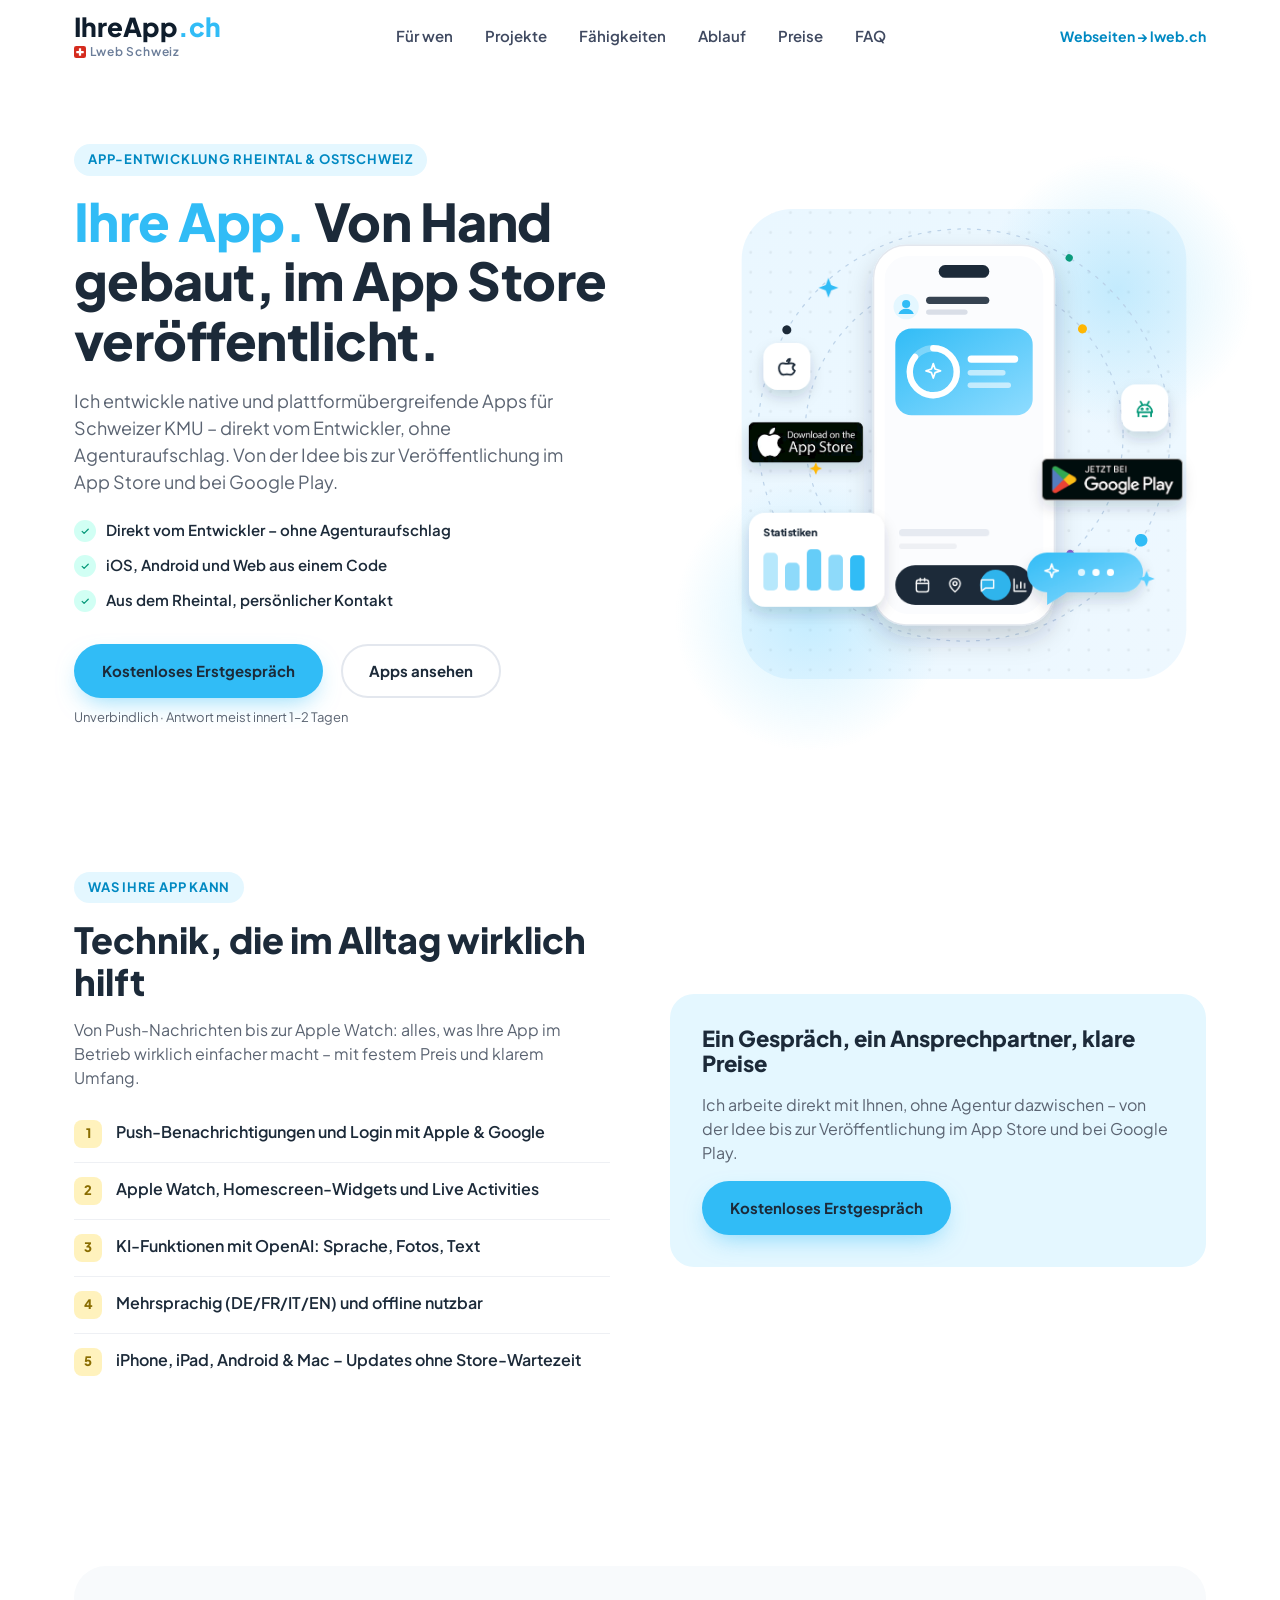
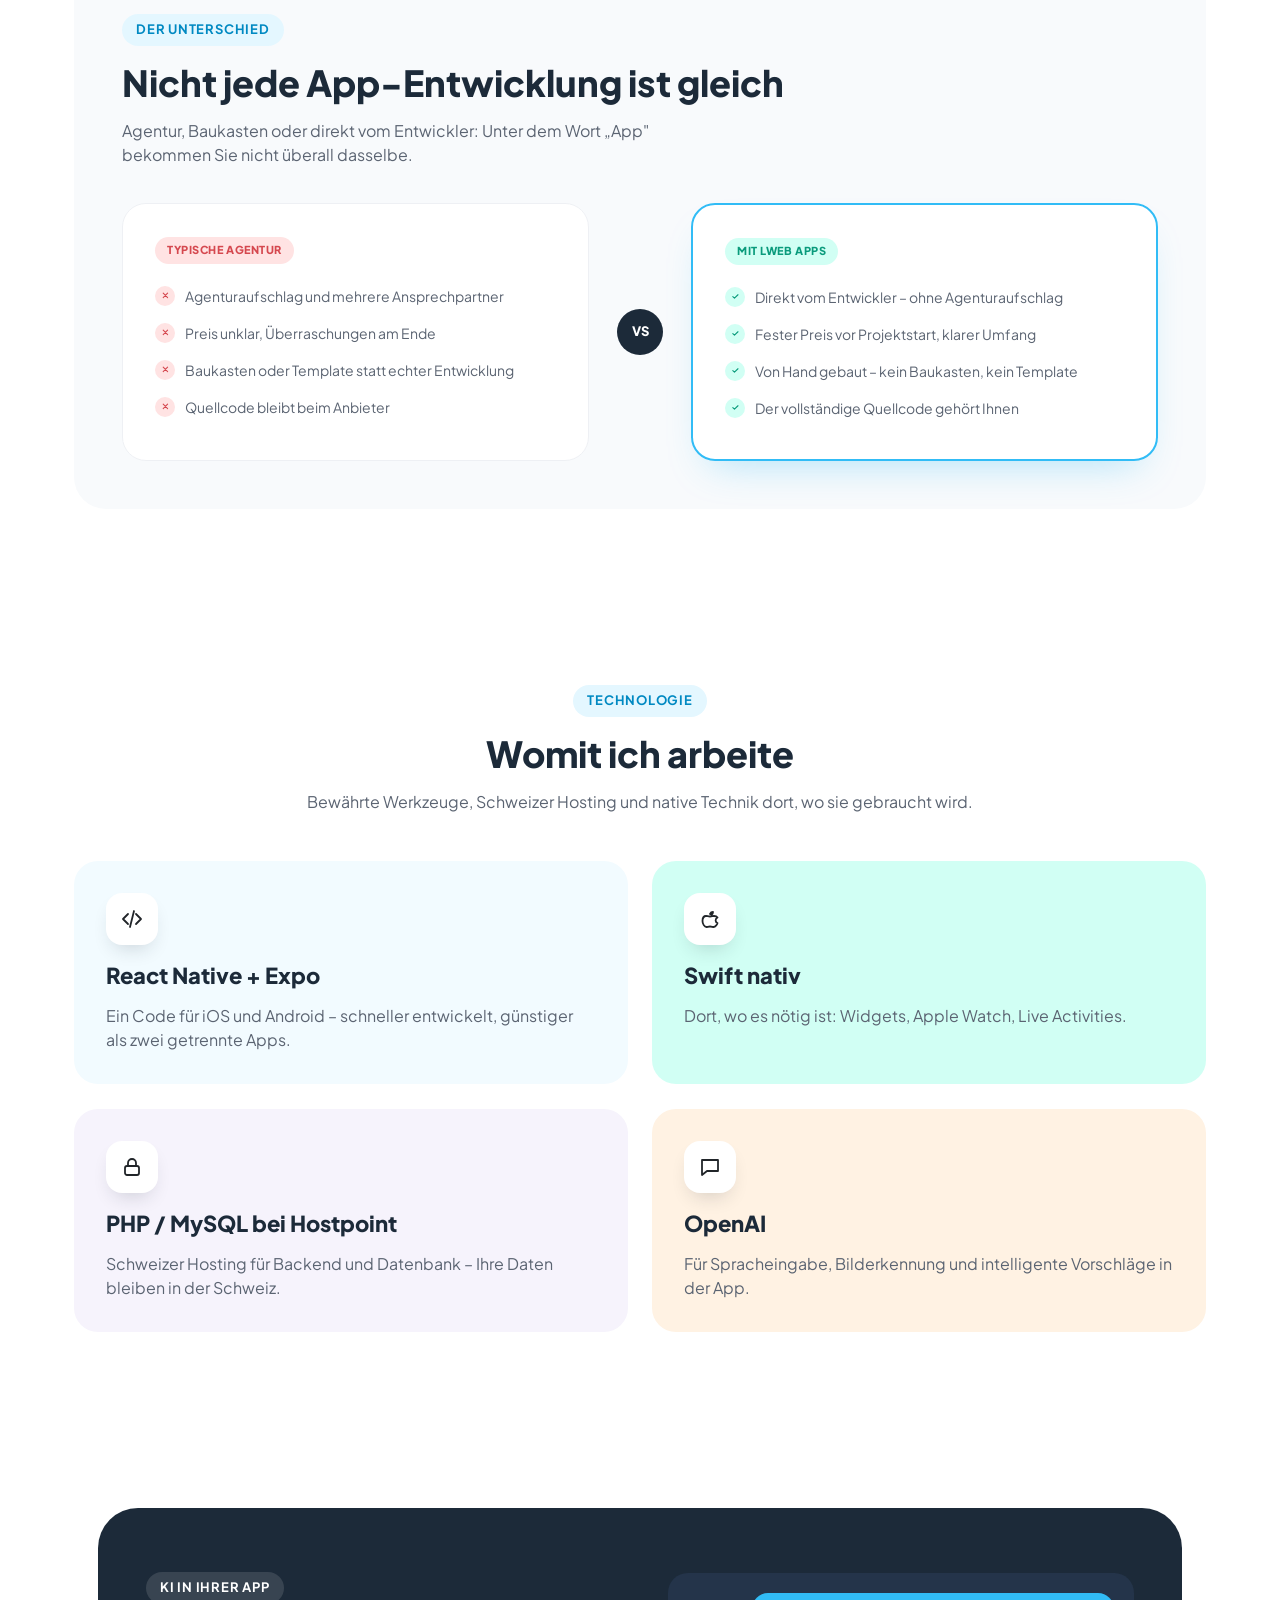
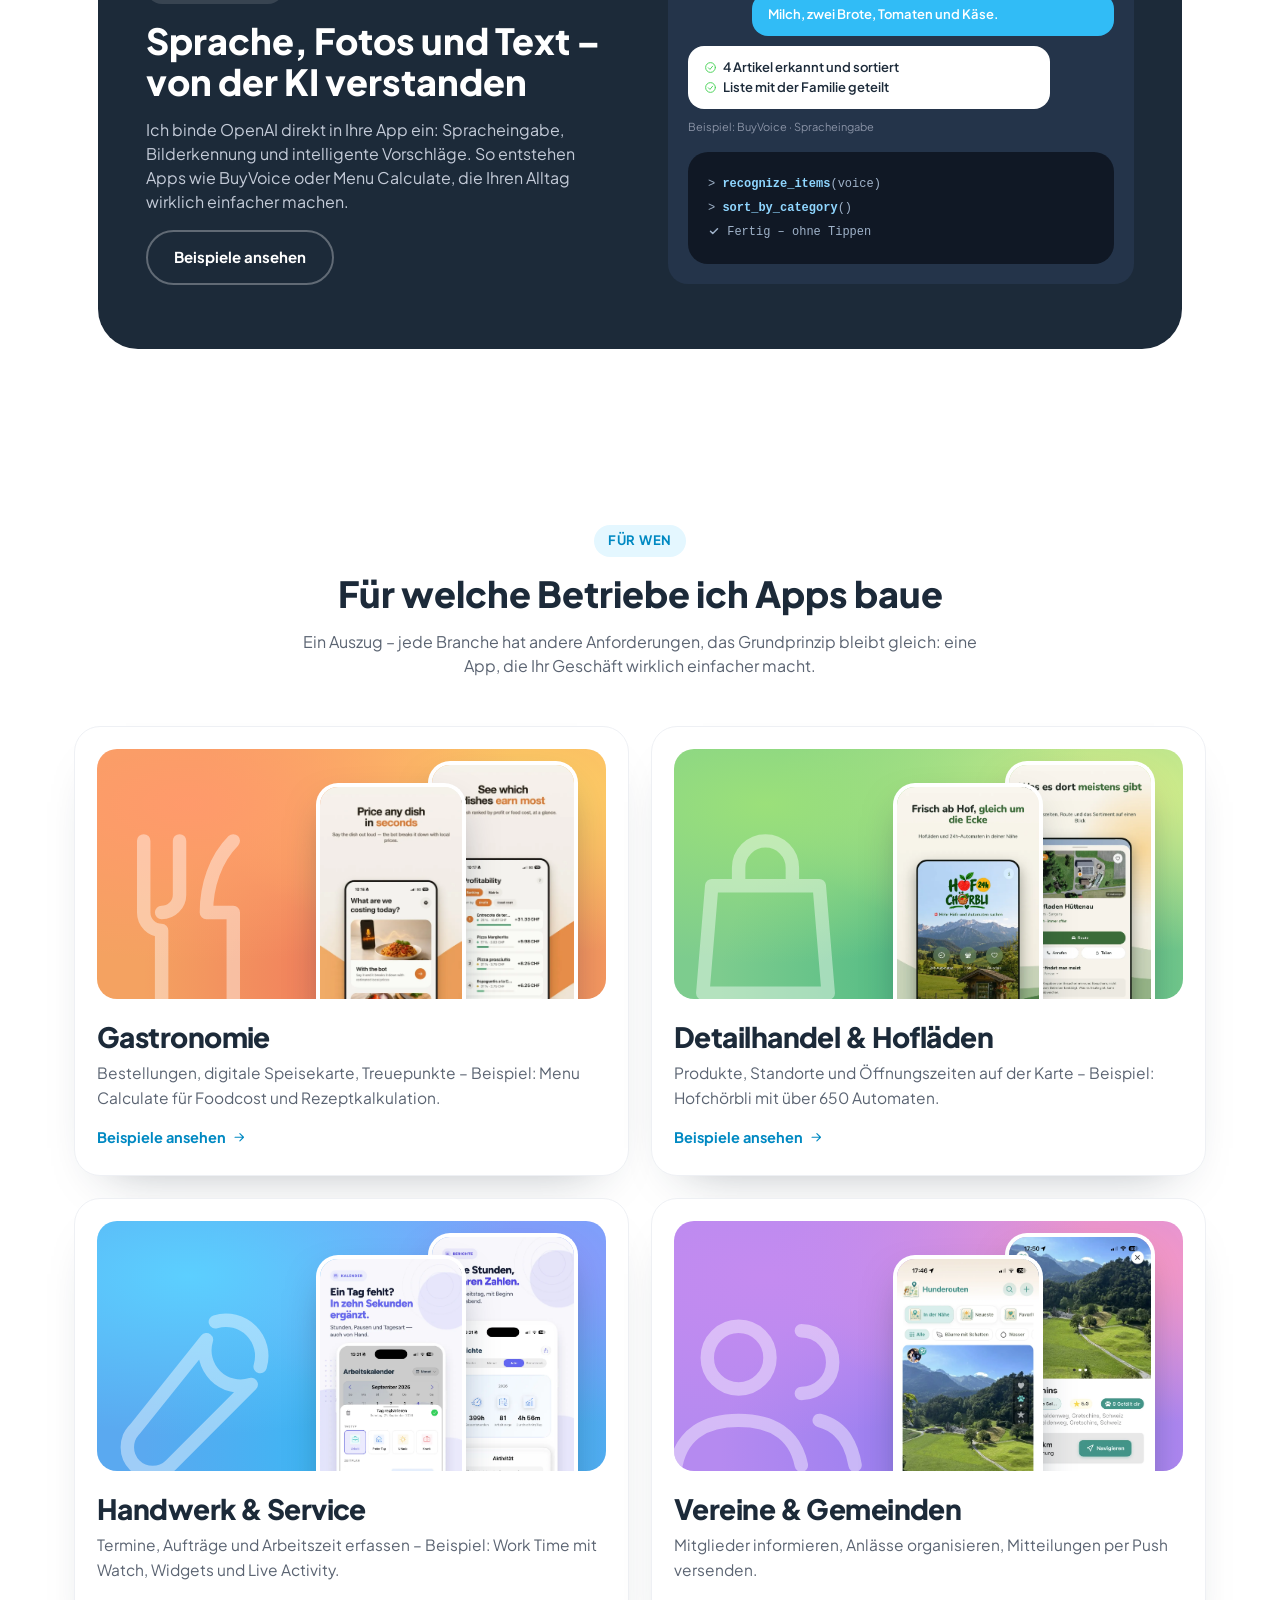
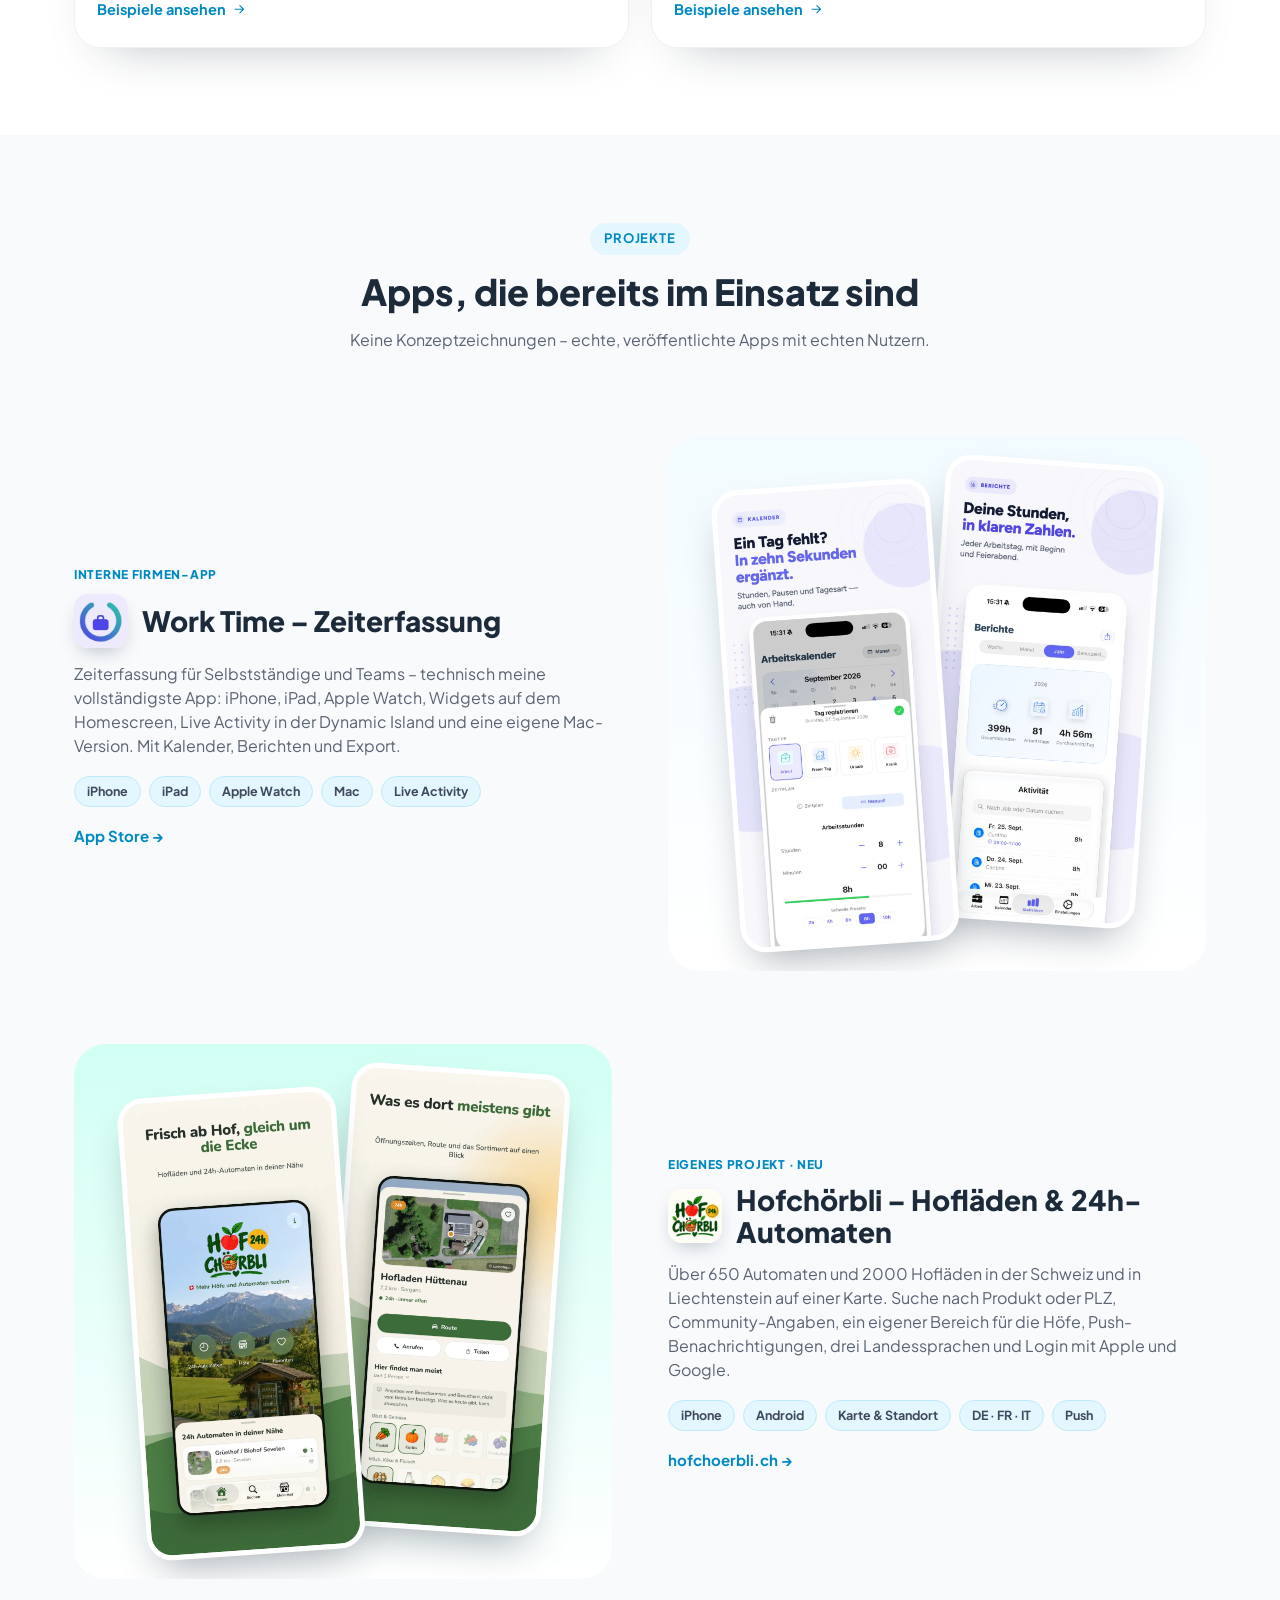
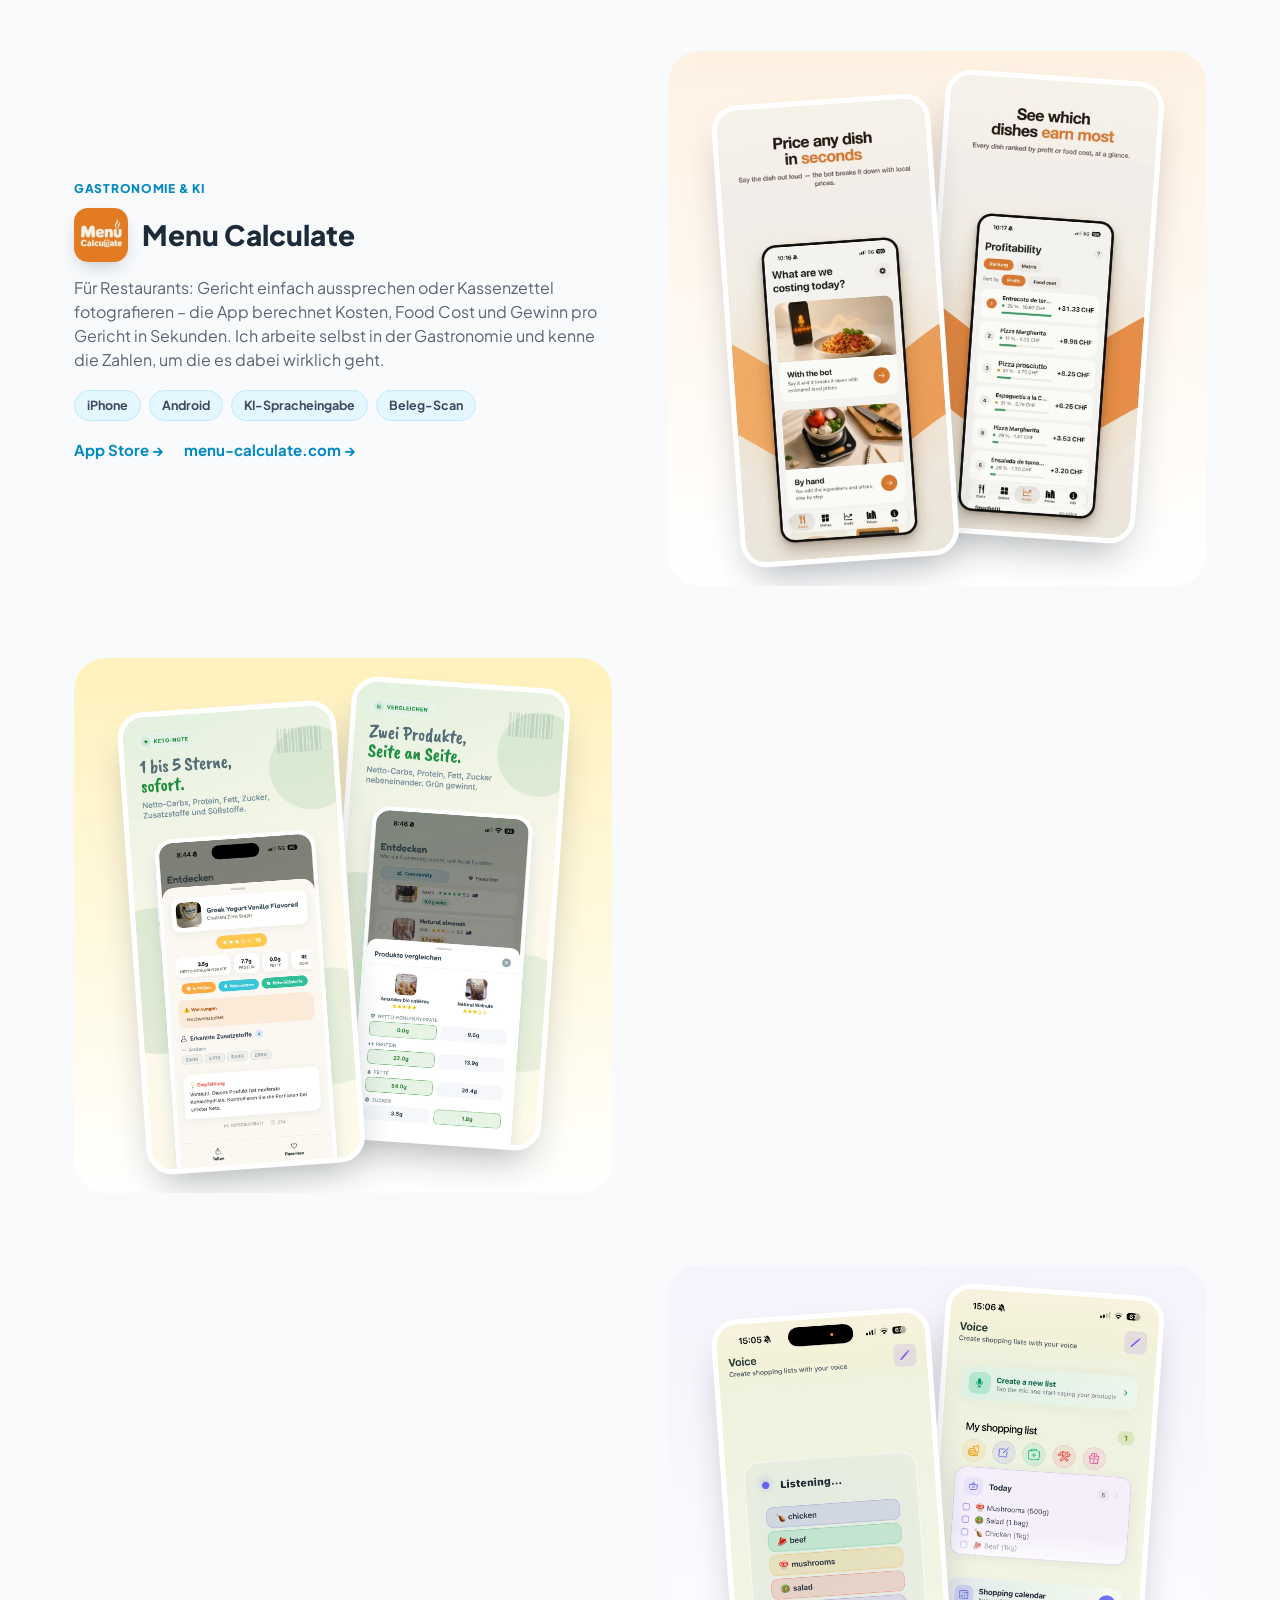
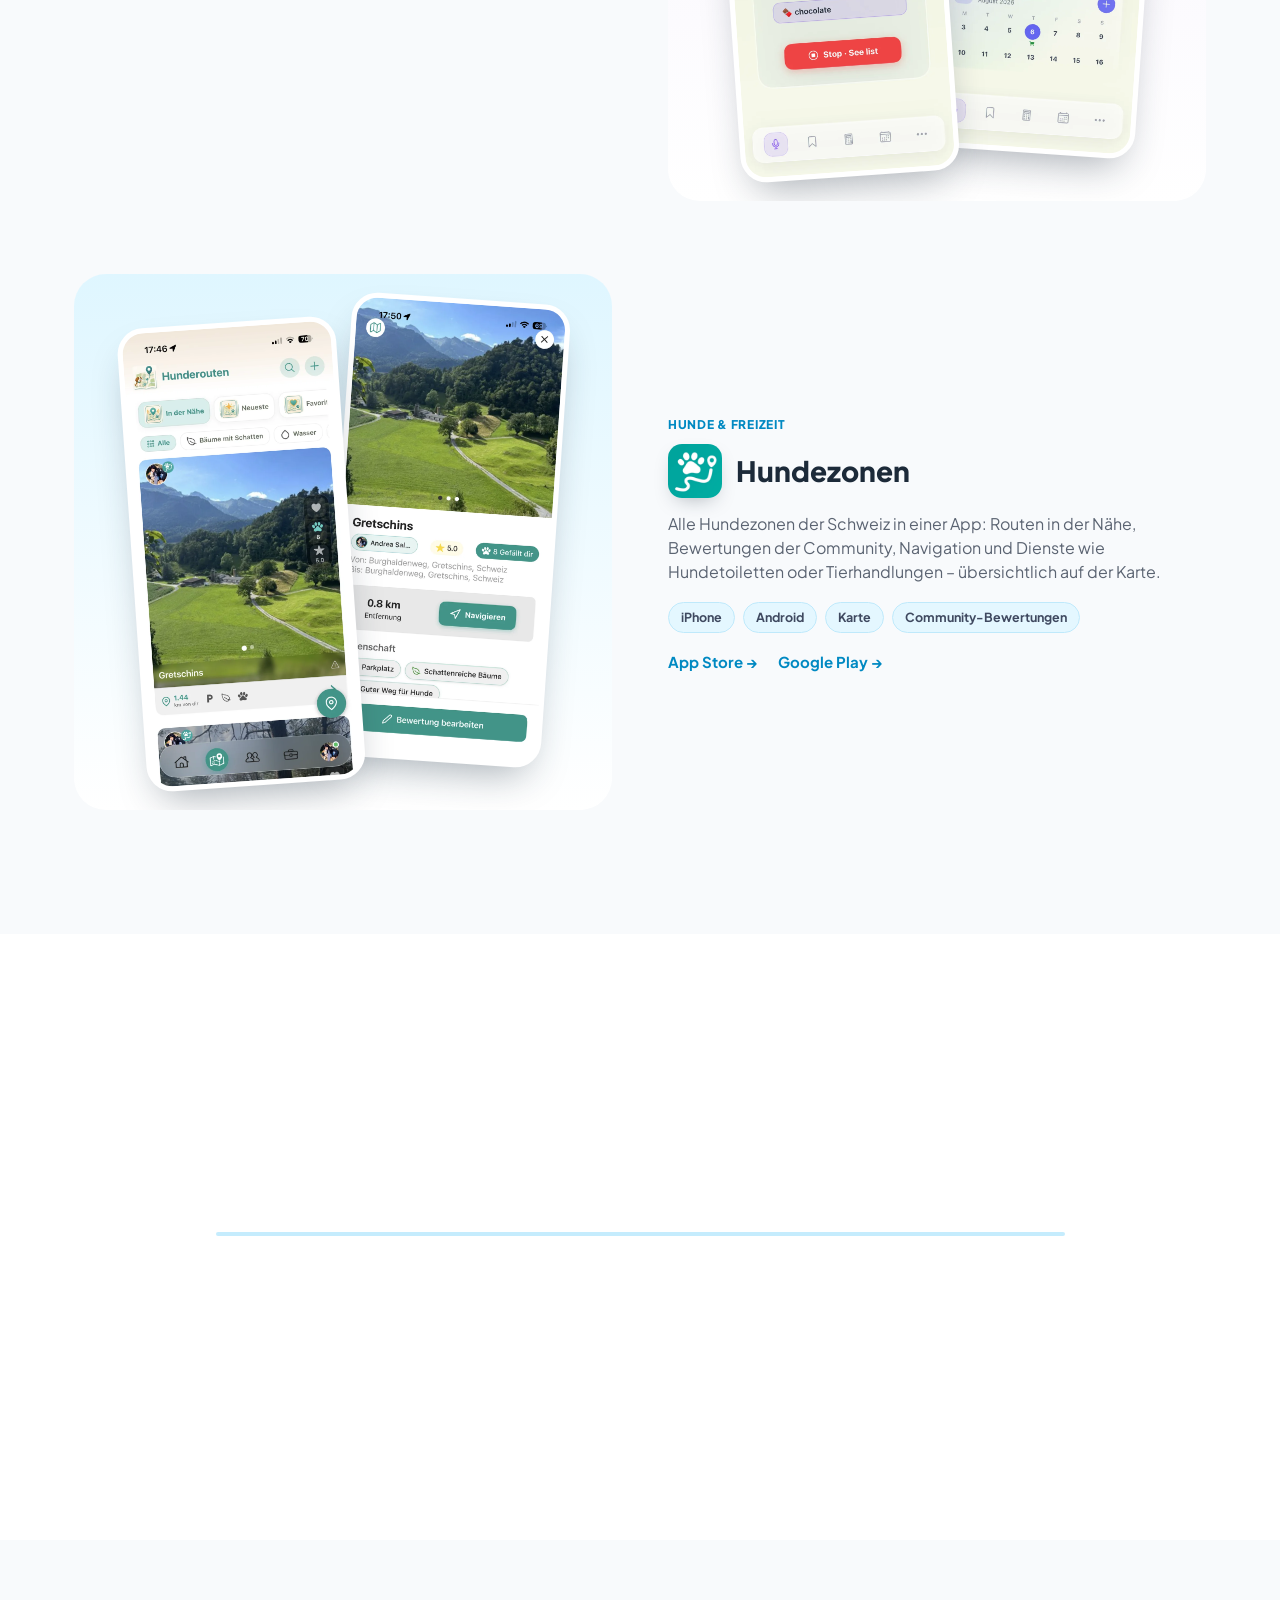
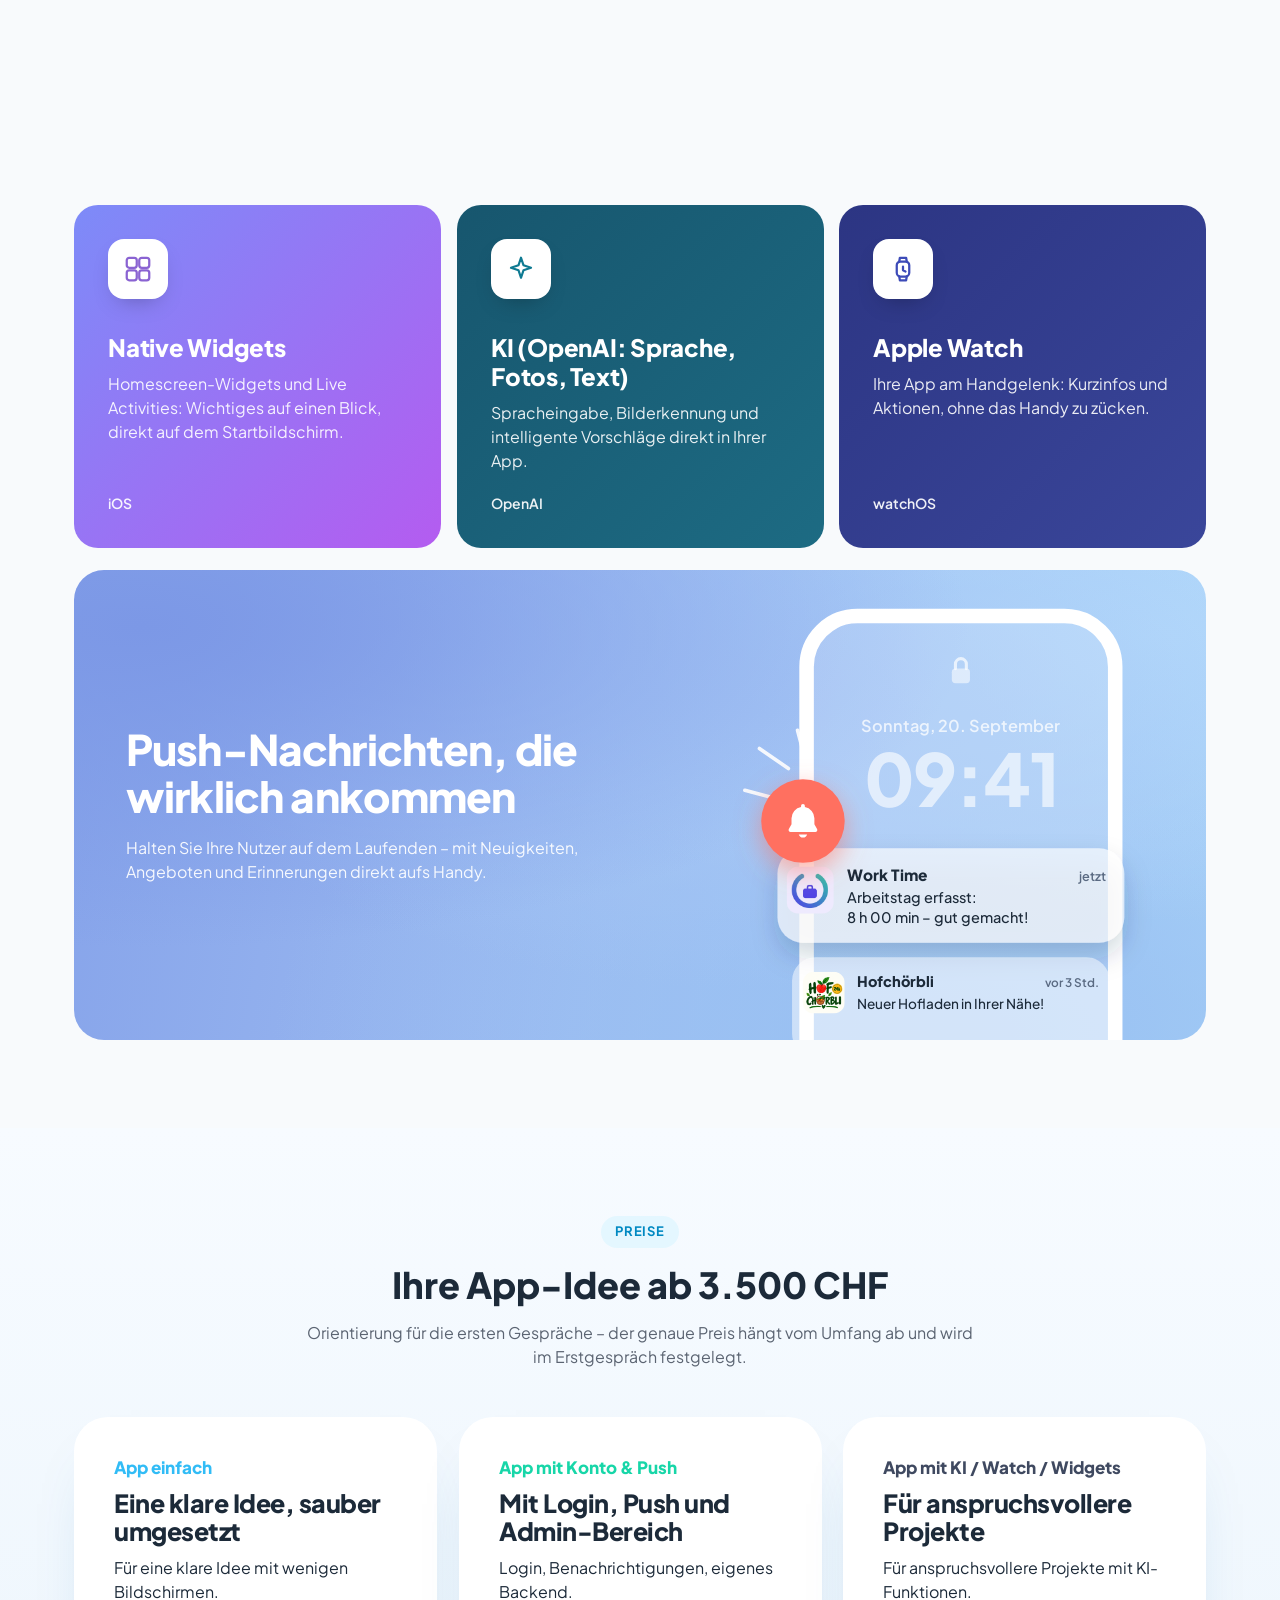
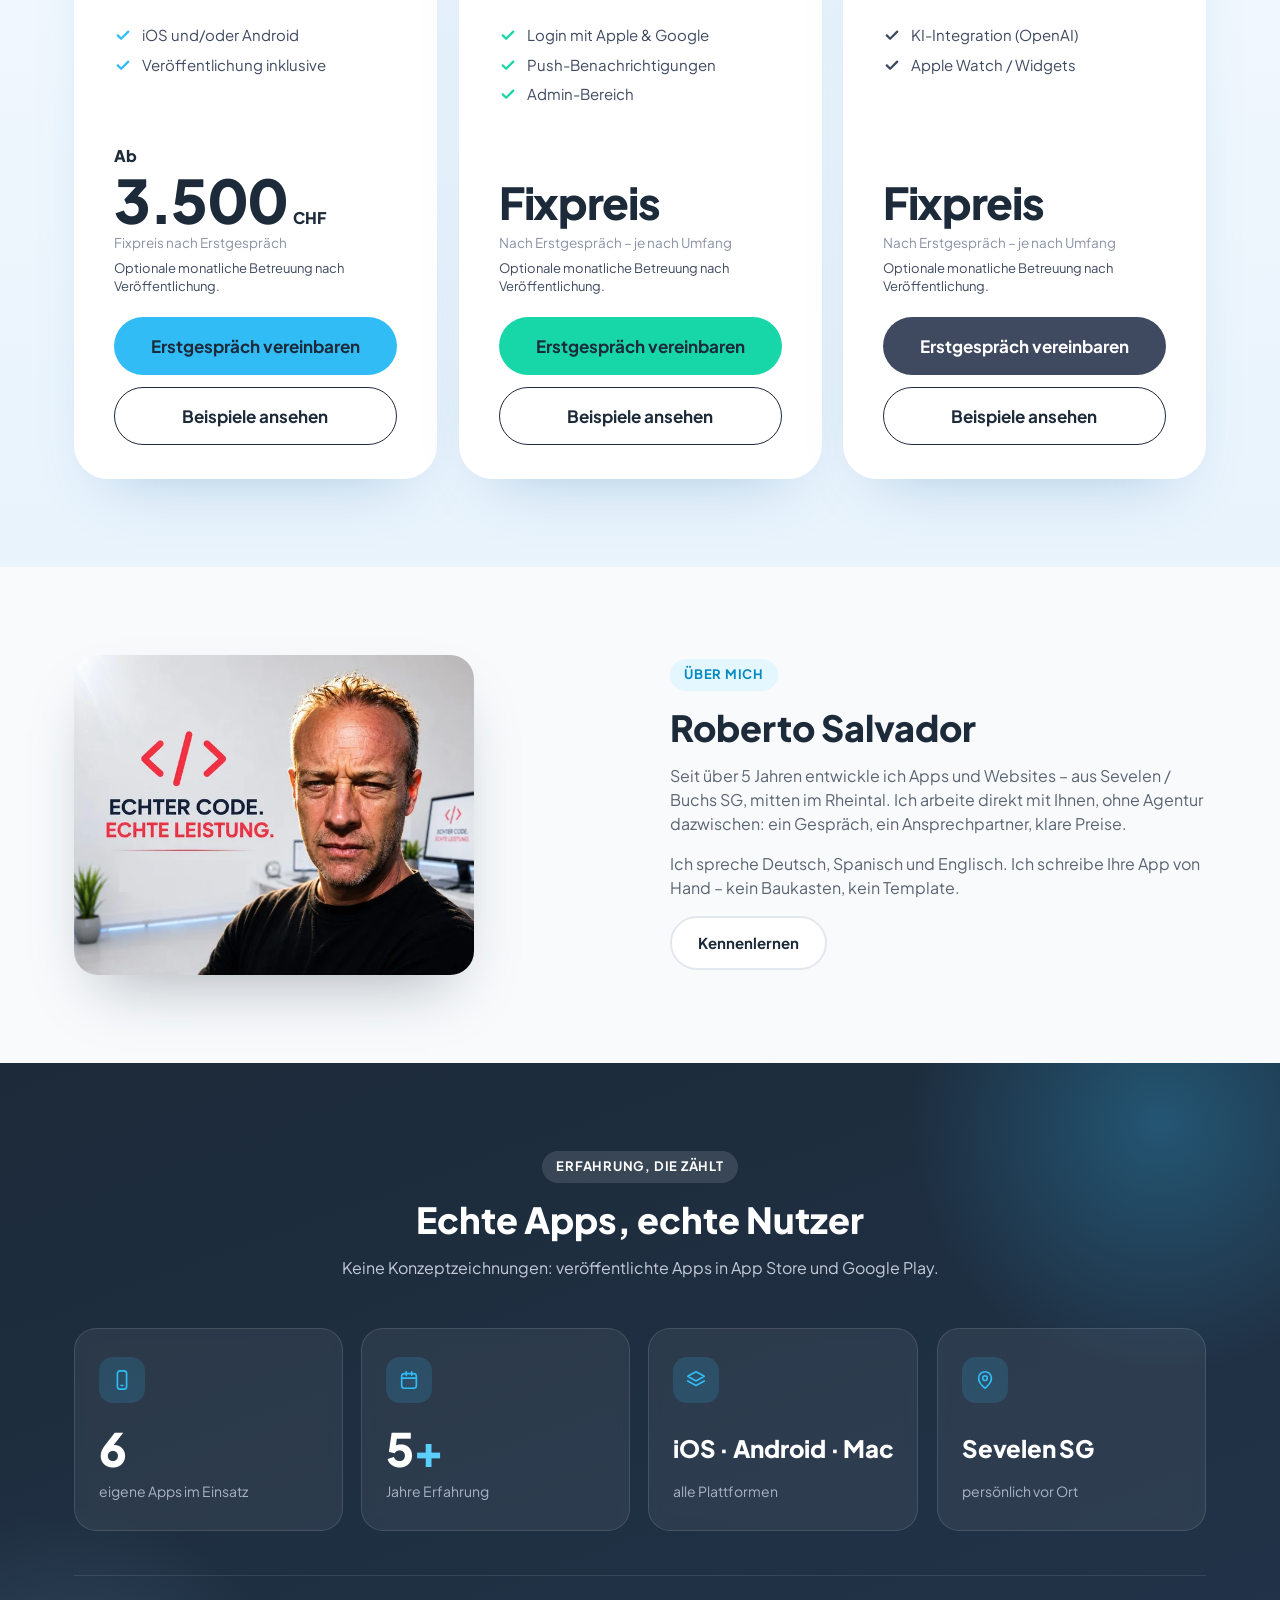
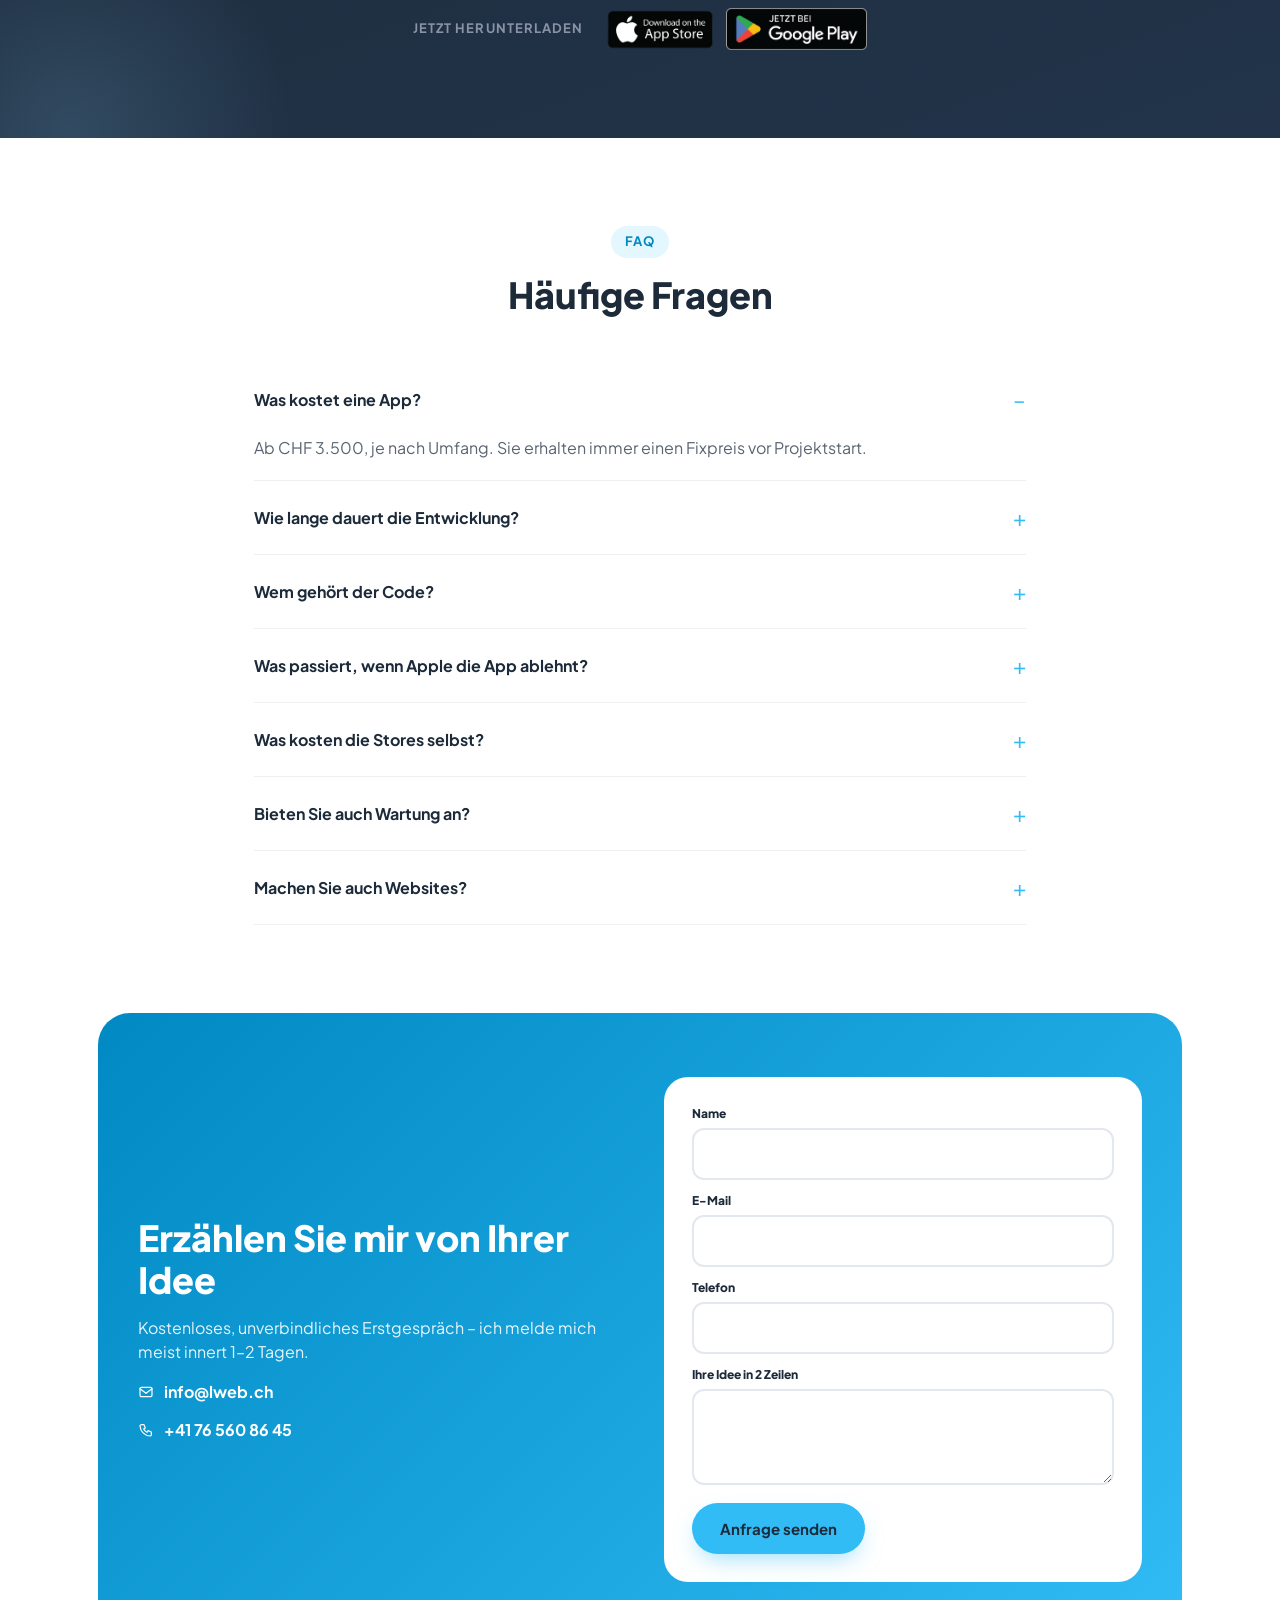
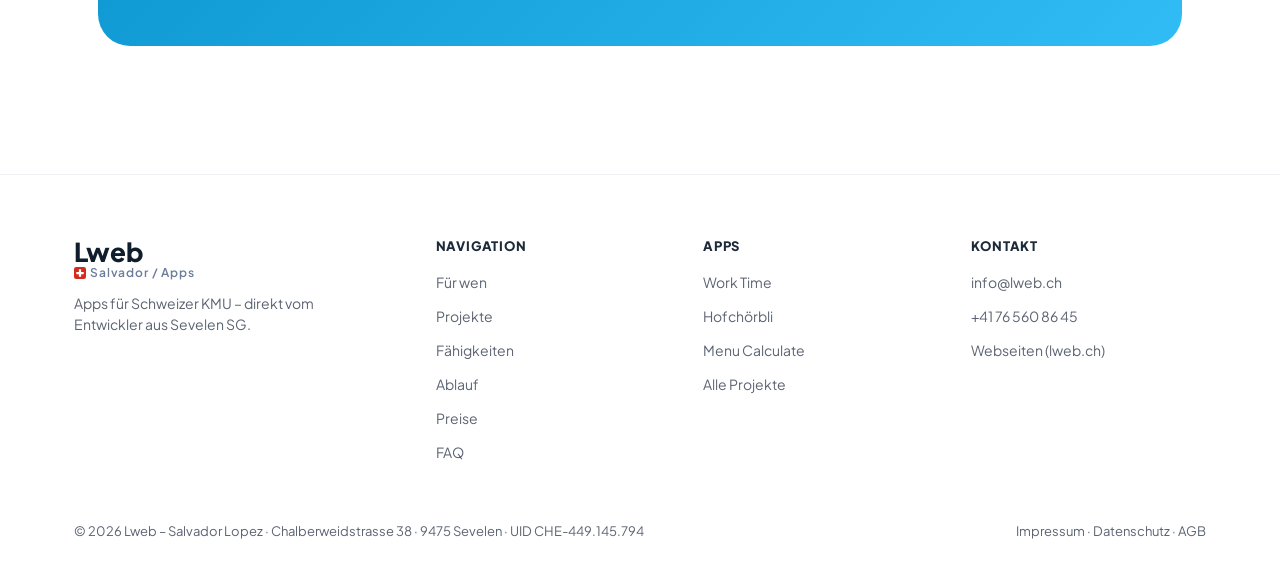
==== commit 58fc49b7: ",update8“" ====
--- a/index.html
+++ b/index.html
@@ -149,7 +149,7 @@
  ]
 }
 </script>
-<!--FROMLWEB--><script>(function(){try{var h='',r=document.referrer,st=window.sessionStorage;if(r){try{h=new URL(r).hostname}catch(e){}}var self=location.hostname,ok=/(^|\.)lweb\.ch$/.test(h);if(/[?&]from=lweb(&|$)/.test(location.search)||ok){st.setItem('fromLweb','1')}else if(h&&h!==self){st.removeItem('fromLweb')}if(st.getItem('fromLweb')==='1')document.documentElement.classList.add('from-lweb')}catch(e){}})();</script><!--/FROMLWEB--><!--VA--><script>window.va=window.va||function(){(window.vaq=window.vaq||[]).push(arguments);};</script>
+<!--FROMLWEB--><script>document.documentElement.classList.add('js');(function(){try{var h='',r=document.referrer,st=window.sessionStorage;if(r){try{h=new URL(r).hostname}catch(e){}}var self=location.hostname,ok=/(^|\.)lweb\.ch$/.test(h);if(/[?&]from=lweb(&|$)/.test(location.search)||ok){st.setItem('fromLweb','1')}else if(h&&h!==self){st.removeItem('fromLweb')}if(st.getItem('fromLweb')==='1')document.documentElement.classList.add('from-lweb')}catch(e){}})();</script><!--/FROMLWEB--><!--VA--><script>window.va=window.va||function(){(window.vaq=window.vaq||[]).push(arguments);};</script>
 <script defer src="/_vercel/insights/script.js"></script><!--/VA--><style>
   :root{
     --bg:#ffffff;
@@ -599,7 +599,7 @@
 @media(max-width:1100px){.ext-grid.six{grid-template-columns:repeat(4,1fr)}}
 @media(max-width:960px){.ext-grid.six{grid-template-columns:repeat(3,1fr)}.steps-grid.five{grid-template-columns:repeat(2,1fr)}}
 @media(max-width:560px){.ext-grid.six{grid-template-columns:repeat(2,1fr)}.steps-grid.five{grid-template-columns:1fr}.ext-card{padding:16px 10px}}
-html,body{overflow-x:hidden}
+html,body{overflow-x:clip}
 @media(max-width:960px){
  .wrap{padding-left:14px;padding-right:14px}
  .wrap.nav{padding:10px 16px}
@@ -620,6 +620,19 @@
  .proj-panel .shot:nth-child(2){margin-left:-5%}
 }
 button,input,textarea,.btn{font-family:inherit}
+.nav-links a{position:relative}
+.nav-links a.is-active::after{content:'';position:absolute;left:4px;right:4px;bottom:-7px;height:3px;border-radius:3px;background:var(--accent)}
+.pagefade{position:fixed;inset:0;z-index:9998;pointer-events:none;opacity:0;background:#fff;transition:opacity 230ms cubic-bezier(.4,0,.2,1)}
+.pagefade.is-on{opacity:1;transition-duration:190ms}
+@media(prefers-reduced-motion:reduce){.pagefade{display:none}}
+/* ===== Scroll-Reveal ===== */
+.js .rv{opacity:0;transform:translate3d(0,34px,0);transition:opacity .8s cubic-bezier(.22,1,.36,1),transform .8s cubic-bezier(.22,1,.36,1);transition-delay:var(--d,0ms);will-change:opacity,transform}
+.js .rv.rv-l{transform:translate3d(-40px,0,0)}
+.js .rv.rv-r{transform:translate3d(40px,0,0)}
+.js .rv.rv-s{transform:scale(.94) translate3d(0,20px,0)}
+.js .rv.in{opacity:1;transform:none}
+.js .rv.in.tl-dot{transform:none}
+@media(prefers-reduced-motion:reduce){.js .rv,.js .rv.rv-l,.js .rv.rv-r,.js .rv.rv-s{opacity:1;transform:none;transition:none}}
 .tl-wrap{list-style:none;margin:0;padding:0;display:grid;grid-template-columns:repeat(4,1fr);gap:20px;position:relative}
 .tl-wrap::before{content:"";position:absolute;left:12.5%;right:12.5%;top:33px;height:4px;border-radius:4px;background:#31bcf6;opacity:.28}
 .tl{position:relative;display:flex;flex-direction:column;align-items:center}
@@ -683,19 +696,22 @@
 .pc-btn:hover{transform:translateY(-2px);filter:brightness(1.05)}
 .pc-btn2{display:flex;align-items:center;justify-content:center;min-height:58px;border-radius:999px;border:1.5px solid var(--navy);color:var(--navy);font-weight:700;font-size:17px;transition:background .2s ease}
 .pc-btn2:hover{background:#f3f7fb}
-.pb{position:relative;overflow:hidden;margin-top:22px;border-radius:30px;min-height:380px;display:grid;grid-template-columns:1fr 1fr;align-items:center;
+.pb{position:relative;overflow:hidden;margin-top:22px;border-radius:30px;min-height:470px;display:grid;grid-template-columns:1fr 1fr;align-items:center;
  background:radial-gradient(at 6% 12%,#7c98e6 0%,transparent 55%),radial-gradient(at 60% 30%,#a5c6f5 0%,transparent 60%),radial-gradient(at 96% 14%,#b3d9fb 0%,transparent 50%),radial-gradient(at 78% 100%,#98c0f2 0%,transparent 55%),linear-gradient(100deg,#86a3ea 0%,#9dbcf1 48%,#a9d3f8 100%)}
 .pb-text{position:relative;z-index:2;padding:48px 24px 48px 52px;color:#fff}
 .pb-text h3{font-size:clamp(30px,3.3vw,44px);font-weight:800;letter-spacing:-.02em;line-height:1.12;color:#fff;margin:0 0 16px;max-width:520px}
 .pb-text p{font-size:16px;line-height:1.55;color:rgba(255,255,255,.92);margin:0;max-width:470px}
-.pb-art{position:absolute;right:56px;top:34px;width:440px;height:520px;z-index:1}
+.pb-art{position:absolute;right:56px;top:26px;width:400px;height:472px;z-index:1}
 .pb-art svg{width:100%;height:100%;display:block;overflow:visible;font-family:'Plus Jakarta Sans',Arial,sans-serif}
 .pb-bell{transform-box:fill-box;transform-origin:50% 12%;animation:pbRing 3.2s ease-in-out infinite}
 @keyframes pbRing{0%,60%,100%{transform:rotate(0)}66%{transform:rotate(-14deg)}72%{transform:rotate(12deg)}78%{transform:rotate(-8deg)}84%{transform:rotate(5deg)}90%{transform:rotate(0)}}
 @media(prefers-reduced-motion:reduce){.pb-bell{animation:none}}
 @media(max-width:1100px){.fx-top,.fx-grid,.pc-grid{grid-template-columns:1fr 1fr}.fx-top .fx-big:nth-child(3){grid-column:1/-1}.pc-grid .pc:nth-child(3){grid-column:1/-1}}
 @media(max-width:960px){
- .uc-grid{grid-template-columns:1fr;gap:16px}.uc{padding:14px 14px 22px;border-radius:24px}.uc-banner{height:225px}.uc-ic{width:180px;height:180px;left:-14px;bottom:-24px}.uc-ph.a{left:40%;width:132px;top:30px}.uc-ph.b{left:calc(40% + 96px);width:132px;top:10px}.uc h3{font-size:23px;margin-top:18px}.uc p{font-size:15px}
+ .uc-grid{grid-template-columns:1fr;gap:34px;align-items:start}
+ .uc{position:sticky;top:92px;box-shadow:0 -10px 40px -18px rgba(28,42,57,.35),0 24px 50px -30px rgba(28,42,57,.45)}
+ .uc:nth-child(1){z-index:1}.uc:nth-child(2){z-index:2}.uc:nth-child(3){z-index:3}.uc:nth-child(4){z-index:4}
+ .uc:hover{transform:none}.uc{padding:14px 14px 22px;border-radius:24px}.uc-banner{height:225px}.uc-ic{width:180px;height:180px;left:-14px;bottom:-24px}.uc-ph.a{left:40%;width:132px;top:30px}.uc-ph.b{left:calc(40% + 96px);width:132px;top:10px}.uc h3{font-size:23px;margin-top:18px}.uc p{font-size:15px}
  .fx-top,.fx-grid,.pc-grid{grid-template-columns:1fr}.fx-top .fx-big:nth-child(3),.pc-grid .pc:nth-child(3){grid-column:auto}
  .fx-big{min-height:0;padding:26px 22px}.fx-tile{margin-bottom:22px}.fx-sm{padding:16px}
  .pb{grid-template-columns:1fr;min-height:0;border-radius:26px;padding-bottom:310px}
@@ -709,7 +725,7 @@
 }
 .form-note{margin:2px 0 0;font-size:13px;line-height:1.5;color:#6b7d99}.form-note a{color:var(--accent-dark);font-weight:700}
 header{border-bottom:0!important}
-@media(max-width:960px){.hero-grid>.mock-wrap{order:-1}.hero .hero-art{max-width:330px}.hero{padding-top:10px!important}.hero-grid{gap:14px!important}}
+@media(max-width:960px){.hero-grid>.mock-wrap{order:-1}.hero .hero-art{max-width:520px;width:calc(100% + 20px);margin-left:-10px;margin-right:-10px}.hero{padding-top:10px!important}.hero-grid{gap:14px!important}}
 .nav-left{display:flex;align-items:center;gap:14px}
 .back-chip{display:none;align-items:center;gap:6px;padding:7px 13px 7px 9px;border-radius:999px;background:#fff;border:1.5px solid #e3e7ee;font-size:13px;font-weight:700;color:var(--navy);white-space:nowrap;box-shadow:0 8px 18px -12px rgba(28,42,57,.45);transition:transform .2s,border-color .2s,color .2s}
 .back-chip svg.i{font-size:15px;color:var(--accent)}
@@ -1095,7 +1111,7 @@
       <div class="section-head">
         <span class="eyebrow">Wie ich arbeite</span>
         <h2>Von der Idee bis in den App Store</h2>
-        <p>Fünf klare Schritte, ohne Überraschungen – Sie sehen laufend, wie Ihre App entsteht.</p>
+        <p>Vier klare Schritte, ohne Überraschungen – Sie sehen laufend, wie Ihre App entsteht.</p>
       </div>
       <ol class="tl-wrap"><li class="tl"><div class="tl-dot" style="background:linear-gradient(135deg,#31bcf6,#5ccfff)"><b>1</b></div><div class="tl-card"><h3>Kostenloses Erstgespräch</h3><p>Wir besprechen Ihre Idee, Ihren Betrieb und was die App wirklich leisten muss.</p></div></li><li class="tl"><div class="tl-dot" style="background:linear-gradient(135deg,#31bcf6,#5ccfff)"><b>2</b></div><div class="tl-card"><h3>Konzept &amp; fester Preis</h3><p>Sie erhalten ein klares Konzept und einen Fixpreis – keine Überraschungen später.</p></div></li><li class="tl"><div class="tl-dot" style="background:linear-gradient(135deg,#31bcf6,#5ccfff)"><b>3</b></div><div class="tl-card"><h3>Entwicklung &amp; Prototyp zum Ausprobieren</h3><p>Sie testen die App schon während der Entwicklung selbst auf Ihrem Handy (TestFlight) und sehen wöchentlich den Fortschritt.</p></div></li><li class="tl"><div class="tl-dot" style="background:linear-gradient(135deg,#31bcf6,#5ccfff)"><b>4</b></div><div class="tl-card"><h3>Veröffentlichung &amp; Betreuung</h3><p>Ich reiche die App bei App Store und Google Play ein und begleite Sie danach weiter.</p></div></li></ol>
     </div>
@@ -1108,11 +1124,11 @@
         <h2>Alles, was Ihre App können soll</h2>
         <p>Vom Login bis zur Apple Watch – die wichtigsten Bausteine auf einen Blick.</p>
       </div>
-      <div class="fx-wrap"><div class="fx-top"><article class="fx-big" style="background:linear-gradient(135deg,#7d8bf8 0%,#b45cf0 100%)"><span class="fx-tile" style="color:#8a63d2"><svg class="i" viewBox="0 0 24 24" aria-hidden="true"><use href="#ic-bell"/></svg></span><h3>Push-Benachrichtigungen</h3><p>Nachrichten direkt aufs Handy: Neuigkeiten, Angebote und Erinnerungen an Ihre Nutzer.</p><span class="fx-tag">iOS · Android</span></article><article class="fx-big" style="background:linear-gradient(135deg,#17566e 0%,#1d6b83 100%)"><span class="fx-tile" style="color:#0f7a92"><svg class="i" viewBox="0 0 24 24" aria-hidden="true"><use href="#ic-spark"/></svg></span><h3>KI (OpenAI: Sprache, Fotos, Text)</h3><p>Spracheingabe, Bilderkennung und intelligente Vorschläge direkt in Ihrer App.</p><span class="fx-tag">OpenAI</span></article><article class="fx-big" style="background:linear-gradient(135deg,#2c3583 0%,#3a469a 100%)"><span class="fx-tile" style="color:#3d4bb8"><svg class="i" viewBox="0 0 24 24" aria-hidden="true"><use href="#ic-watch"/></svg></span><h3>Apple Watch</h3><p>Ihre App am Handgelenk: Kurzinfos und Aktionen, ohne das Handy zu zücken.</p><span class="fx-tag">watchOS</span></article></div></div>
+      <div class="fx-wrap"><div class="fx-top"><article class="fx-big" style="background:linear-gradient(135deg,#7d8bf8 0%,#b45cf0 100%)"><span class="fx-tile" style="color:#8a63d2"><svg class="i" viewBox="0 0 24 24" aria-hidden="true"><use href="#ic-widget"/></svg></span><h3>Native Widgets</h3><p>Homescreen-Widgets und Live Activities: Wichtiges auf einen Blick, direkt auf dem Startbildschirm.</p><span class="fx-tag">iOS</span></article><article class="fx-big" style="background:linear-gradient(135deg,#17566e 0%,#1d6b83 100%)"><span class="fx-tile" style="color:#0f7a92"><svg class="i" viewBox="0 0 24 24" aria-hidden="true"><use href="#ic-spark"/></svg></span><h3>KI (OpenAI: Sprache, Fotos, Text)</h3><p>Spracheingabe, Bilderkennung und intelligente Vorschläge direkt in Ihrer App.</p><span class="fx-tag">OpenAI</span></article><article class="fx-big" style="background:linear-gradient(135deg,#2c3583 0%,#3a469a 100%)"><span class="fx-tile" style="color:#3d4bb8"><svg class="i" viewBox="0 0 24 24" aria-hidden="true"><use href="#ic-watch"/></svg></span><h3>Apple Watch</h3><p>Ihre App am Handgelenk: Kurzinfos und Aktionen, ohne das Handy zu zücken.</p><span class="fx-tag">watchOS</span></article></div></div>
 <div class="pb">
  <div class="pb-text">
-  <h3>Widgets &amp; Live Activities: Ihre App immer im Blick</h3>
-  <p>Wichtiges direkt auf dem Startbildschirm und live auf dem Sperrbildschirm – ohne die App zu öffnen.</p>
+  <h3>Push-Nachrichten, die wirklich ankommen</h3>
+  <p>Halten Sie Ihre Nutzer auf dem Laufenden – mit Neuigkeiten, Angeboten und Erinnerungen direkt aufs Handy.</p>
  </div>
  <div class="pb-art" aria-hidden="true">
  <svg viewBox="0 0 440 520" xmlns="http://www.w3.org/2000/svg">
@@ -1128,18 +1144,18 @@
   <text x="232" y="232" text-anchor="middle" font-size="80" font-weight="800" fill="rgba(255,255,255,.62)" letter-spacing="-2">09:41</text>
   <g filter="url(#pbSh)"><rect x="30" y="278" width="382" height="104" rx="28" fill="rgba(255,255,255,.66)"/></g>
   <image href="img/worktime-icon.webp" x="40" y="298" width="52" height="52" clip-path="url(#pbC1)"/>
-  <text x="106" y="314" font-size="17" font-weight="800" fill="#1c2a39">Work Time · läuft</text>
-  <text x="392" y="314" text-anchor="end" font-size="14" font-weight="600" fill="#5a6a82">Live</text>
-  <text x="106" y="342" font-size="26" font-weight="800" fill="#1c2a39">05:42:10</text>
-  <rect x="106" y="352" width="270" height="8" rx="4" fill="rgba(28,42,57,.15)"/><rect x="106" y="352" width="180" height="8" rx="4" fill="#31bcf6"/>
+  <text x="106" y="314" font-size="17" font-weight="800" fill="#1c2a39">Work Time</text>
+  <text x="392" y="314" text-anchor="end" font-size="14" font-weight="600" fill="#5a6a82">jetzt</text>
+  <text x="106" y="338" font-size="16" font-weight="500" fill="#1c2a39">Arbeitstag erfasst:</text>
+  <text x="106" y="360" font-size="16" font-weight="500" fill="#1c2a39">8 h 00 min – gut gemacht!</text>
   <rect x="46" y="398" width="350" height="110" rx="26" fill="rgba(255,255,255,.5)"/>
   <image href="img/hofchoerbli-icon.webp" x="58" y="414" width="46" height="46" clip-path="url(#pbC2)"/>
-  <text x="118" y="431" font-size="16" font-weight="800" fill="#1c2a39">Widget · Hofchörbli</text>
-  <text x="384" y="431" text-anchor="end" font-size="13" font-weight="600" fill="#5a6a82">Heute</text>
-  <text x="118" y="455" font-size="15" font-weight="500" fill="#1c2a39">3 Hofläden in Ihrer Nähe</text>
+  <text x="118" y="431" font-size="16" font-weight="800" fill="#1c2a39">Hofchörbli</text>
+  <text x="384" y="431" text-anchor="end" font-size="13" font-weight="600" fill="#5a6a82">vor 3 Std.</text>
+  <text x="118" y="455" font-size="15" font-weight="500" fill="#1c2a39">Neuer Hofladen in Ihrer Nähe!</text>
   <g stroke="#fff" stroke-width="4" stroke-linecap="round" opacity=".9"><path d="M10 168l32 22"/><path d="M52 148l8 30"/><path d="M-6 214l30 8"/></g>
   <g class="pb-bell" filter="url(#pbGlow)"><circle cx="58" cy="248" r="46" fill="#ff6f61"/>
-   <g transform="translate(58 248) scale(2.1) translate(-12 -12)" fill="none" stroke="#fff" stroke-width="1.9" stroke-linecap="round" stroke-linejoin="round"><circle cx="12" cy="13" r="7.5"/><path d="M12 9v4l2.5 1.5M9.5 3h5"/></g>
+   <g transform="translate(58 248) scale(2.1) translate(-12 -12)" fill="#fff"><path d="M12 3a1 1 0 011 1v.6A6 6 0 0118 10.5v3.2l1.4 2.5a1 1 0 01-.9 1.5H5.5a1 1 0 01-.9-1.5L6 13.7v-3.2A6 6 0 0111 4.6V4a1 1 0 011-1z"/><path d="M9.8 19a2.3 2.3 0 004.4 0z"/></g>
   </g>
  </svg>
  </div>
@@ -1260,6 +1276,67 @@
   var n=document.getElementById('formNote');if(n)n.hidden=false;
 })}
 
+
+(function(){
+ var hd=document.querySelector('header');
+ var reduce=window.matchMedia&&window.matchMedia('(prefers-reduced-motion: reduce)').matches;
+ var veil=null;
+ function off(){return (hd?hd.offsetHeight:80)+8}
+ function jump(y){var r=document.documentElement,p=r.style.scrollBehavior;r.style.scrollBehavior='auto';window.scrollTo(0,y);r.style.scrollBehavior=p}
+ var links=[].slice.call(document.querySelectorAll('.nav-links a[href^="#"]')).map(function(l){var t=null;try{t=document.querySelector(l.getAttribute('href'))}catch(x){}return {l:l,t:t}}).filter(function(w){return w.t});
+ function upd(){
+  var pos=window.pageYOffset+off()+40,cur=null;
+  links.forEach(function(w){if(w.t.getBoundingClientRect().top+window.pageYOffset<=pos)cur=w});
+  if(window.innerHeight+window.pageYOffset>=document.documentElement.scrollHeight-2&&links.length)cur=links[links.length-1];
+  links.forEach(function(w){w.l.classList.remove('is-active')});
+  if(cur)cur.l.classList.add('is-active');
+ }
+ function fade(y){
+  if(reduce){jump(y);upd();return}
+  if(!veil){veil=document.createElement('div');veil.className='pagefade';document.body.appendChild(veil)}
+  veil.classList.add('is-on');
+  setTimeout(function(){jump(y);upd();requestAnimationFrame(function(){veil.classList.remove('is-on')})},200);
+ }
+ document.addEventListener('click',function(e){
+  var a=e.target.closest&&e.target.closest('a[href^="#"]');if(!a)return;
+  var id=a.getAttribute('href');if(!id||id.length<2)return;
+  var t=null;try{t=document.querySelector(id)}catch(x){}
+  if(!t)return;
+  e.preventDefault();
+  var y=t.getBoundingClientRect().top+window.pageYOffset-off();
+  fade(y);
+  try{history.replaceState(null,'',id)}catch(x){}
+ });
+ var tick=false;
+ window.addEventListener('scroll',function(){if(tick)return;tick=true;requestAnimationFrame(function(){upd();tick=false})},{passive:true});
+ window.addEventListener('resize',upd,{passive:true});
+ upd();
+})();
+
+
+(function(){
+ if(!('IntersectionObserver' in window)||window.matchMedia('(prefers-reduced-motion: reduce)').matches){document.documentElement.classList.remove('js');return}
+ var groups=[
+  ['.section-head',null],['.hero-art',null],['.legal-card',null],
+  ['.compare-card.bad','rv-l'],['.compare-card.good','rv-r'],['.compare-vs','rv-s'],
+  ['.platform-card',null],['.ai-section','rv-s'],['.uc',window.innerWidth>960?null:'skip'],['.proj-text','rv-l'],['.proj-panel','rv-r'],
+  ['.fx-big',null],['.pb','rv-s'],['.tl',null],['.pc',null],['.about-img','rv-l'],['.feature-split > div:last-child',null],
+  ['.stat-tile',null],['.store-row',null],['.faq-item',null],['.faq > div:last-child details',null],['.contact','rv-s'],['.final-cta','rv-s']
+ ];
+ var els=[];
+ groups.forEach(function(g){
+  document.querySelectorAll(g[0]).forEach(function(el,i){
+   if(el.closest('.mnav')||el.classList.contains('rv')||g[1]==='skip')return;
+   el.classList.add('rv');if(g[1])el.classList.add(g[1]);
+   var sib=el.parentElement?Array.prototype.indexOf.call(el.parentElement.children,el):0;
+   el.style.setProperty('--d',(Math.min(sib,5)*90)+'ms');
+   els.push(el);
+  });
+ });
+ var io=new IntersectionObserver(function(en){en.forEach(function(e){if(e.isIntersecting){e.target.classList.add('in');io.unobserve(e.target)}})},{threshold:.12,rootMargin:'0px 0px -6% 0px'});
+ els.forEach(function(el){io.observe(el)});
+})();
+
 var b=document.getElementById('burger'),m=document.getElementById('mnav');
 function setMenu(o){var d=document.body;if(o===m.classList.contains('open'))return;if(o){var y=window.pageYOffset||0;d.setAttribute('data-sy',y);d.style.top=(-y)+'px'}m.classList.toggle('open',o);b.setAttribute('aria-expanded',o);b.setAttribute('aria-label',o?'Menü schliessen':'Menü öffnen');m.setAttribute('aria-hidden',!o);d.classList.toggle('menu-open',o);if(!o){var y2=parseInt(d.getAttribute('data-sy')||'0',10);d.style.top='';d.removeAttribute('data-sy');window.scrollTo(0,y2)}}
 b.addEventListener('click',function(){setMenu(!m.classList.contains('open'))});
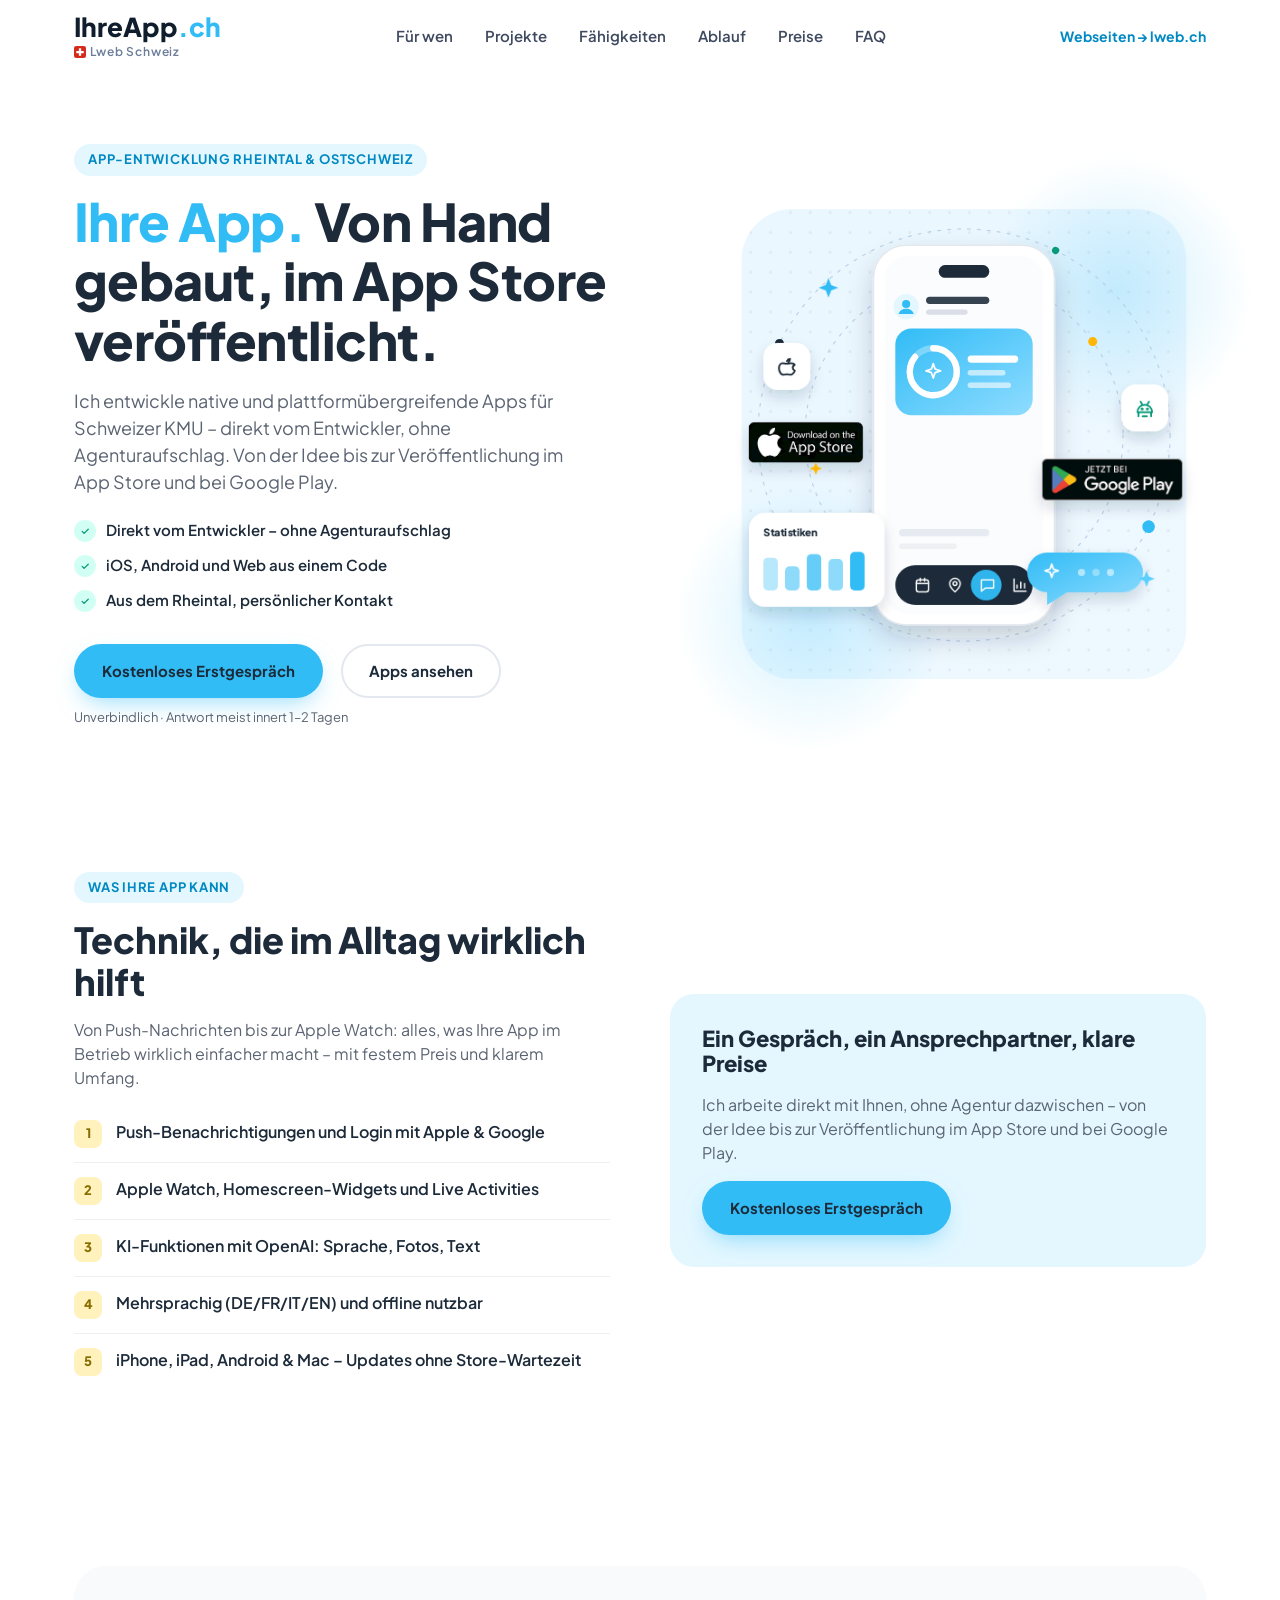
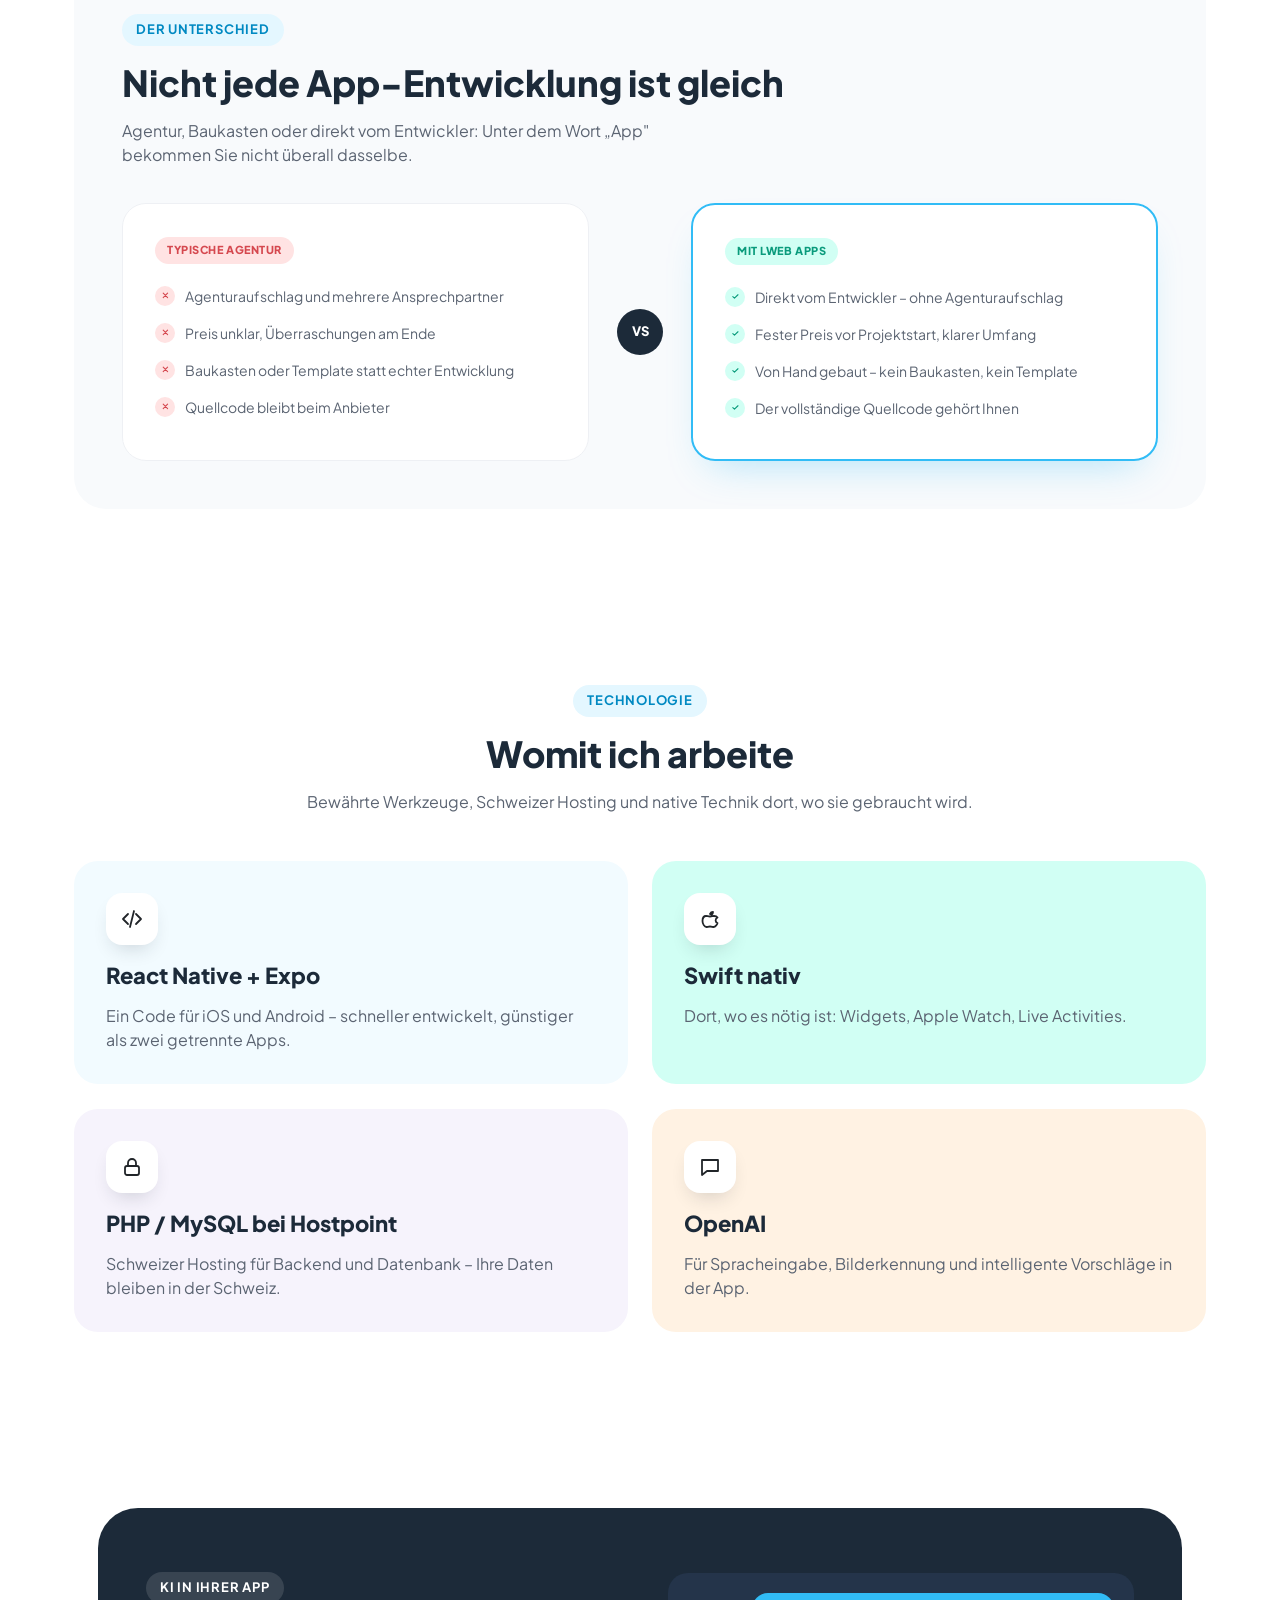
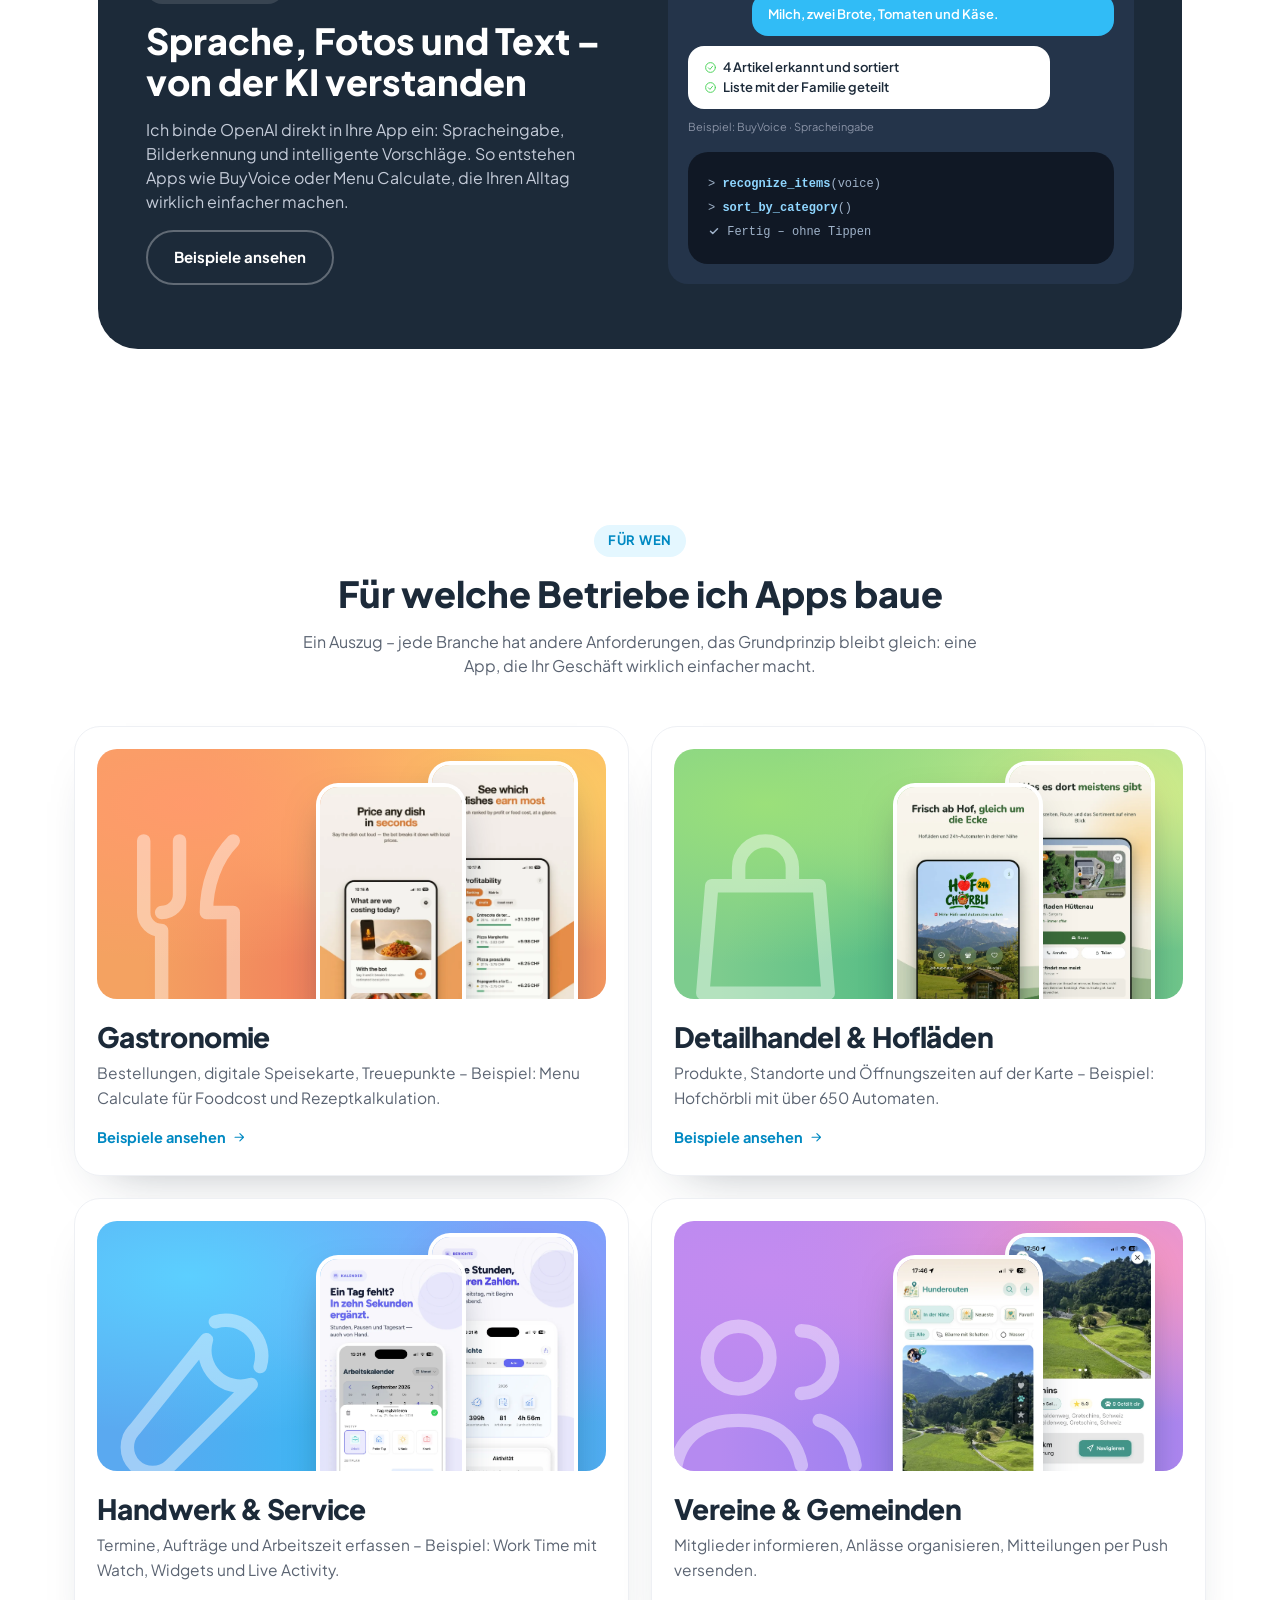
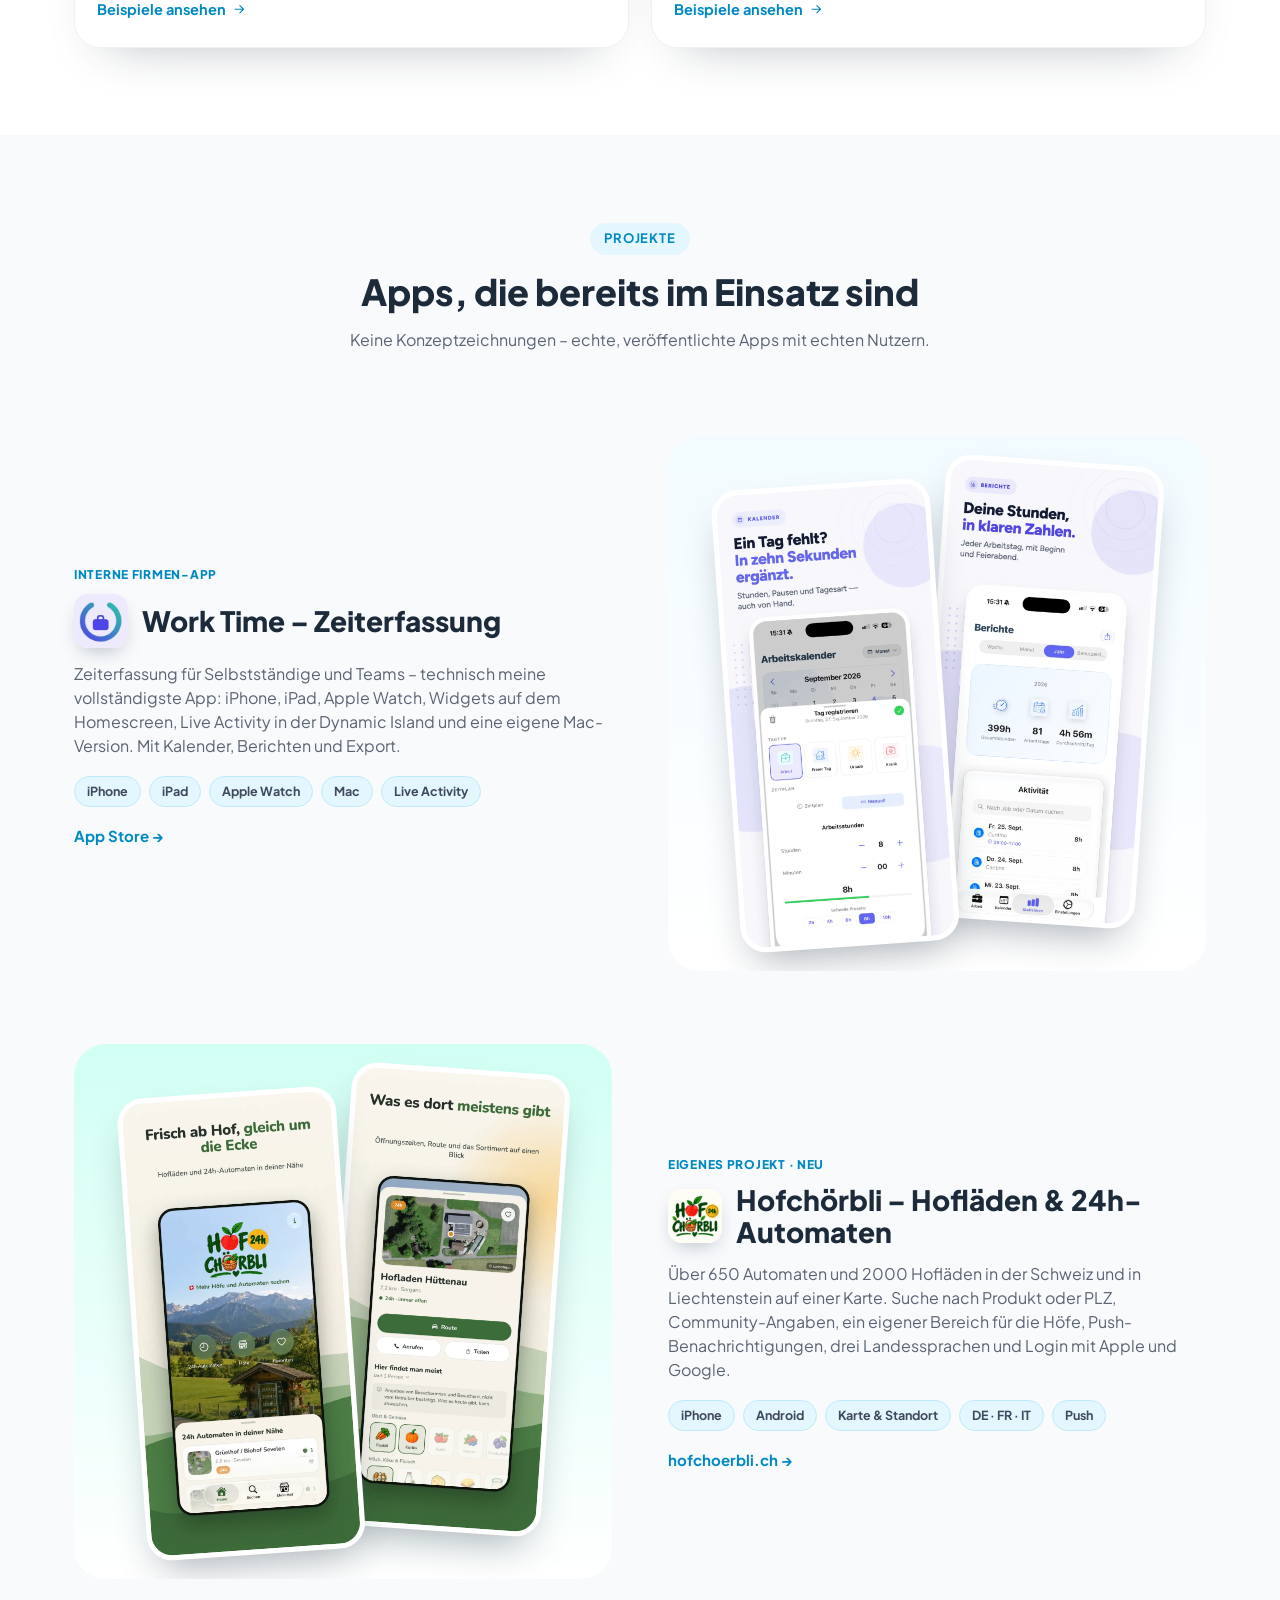
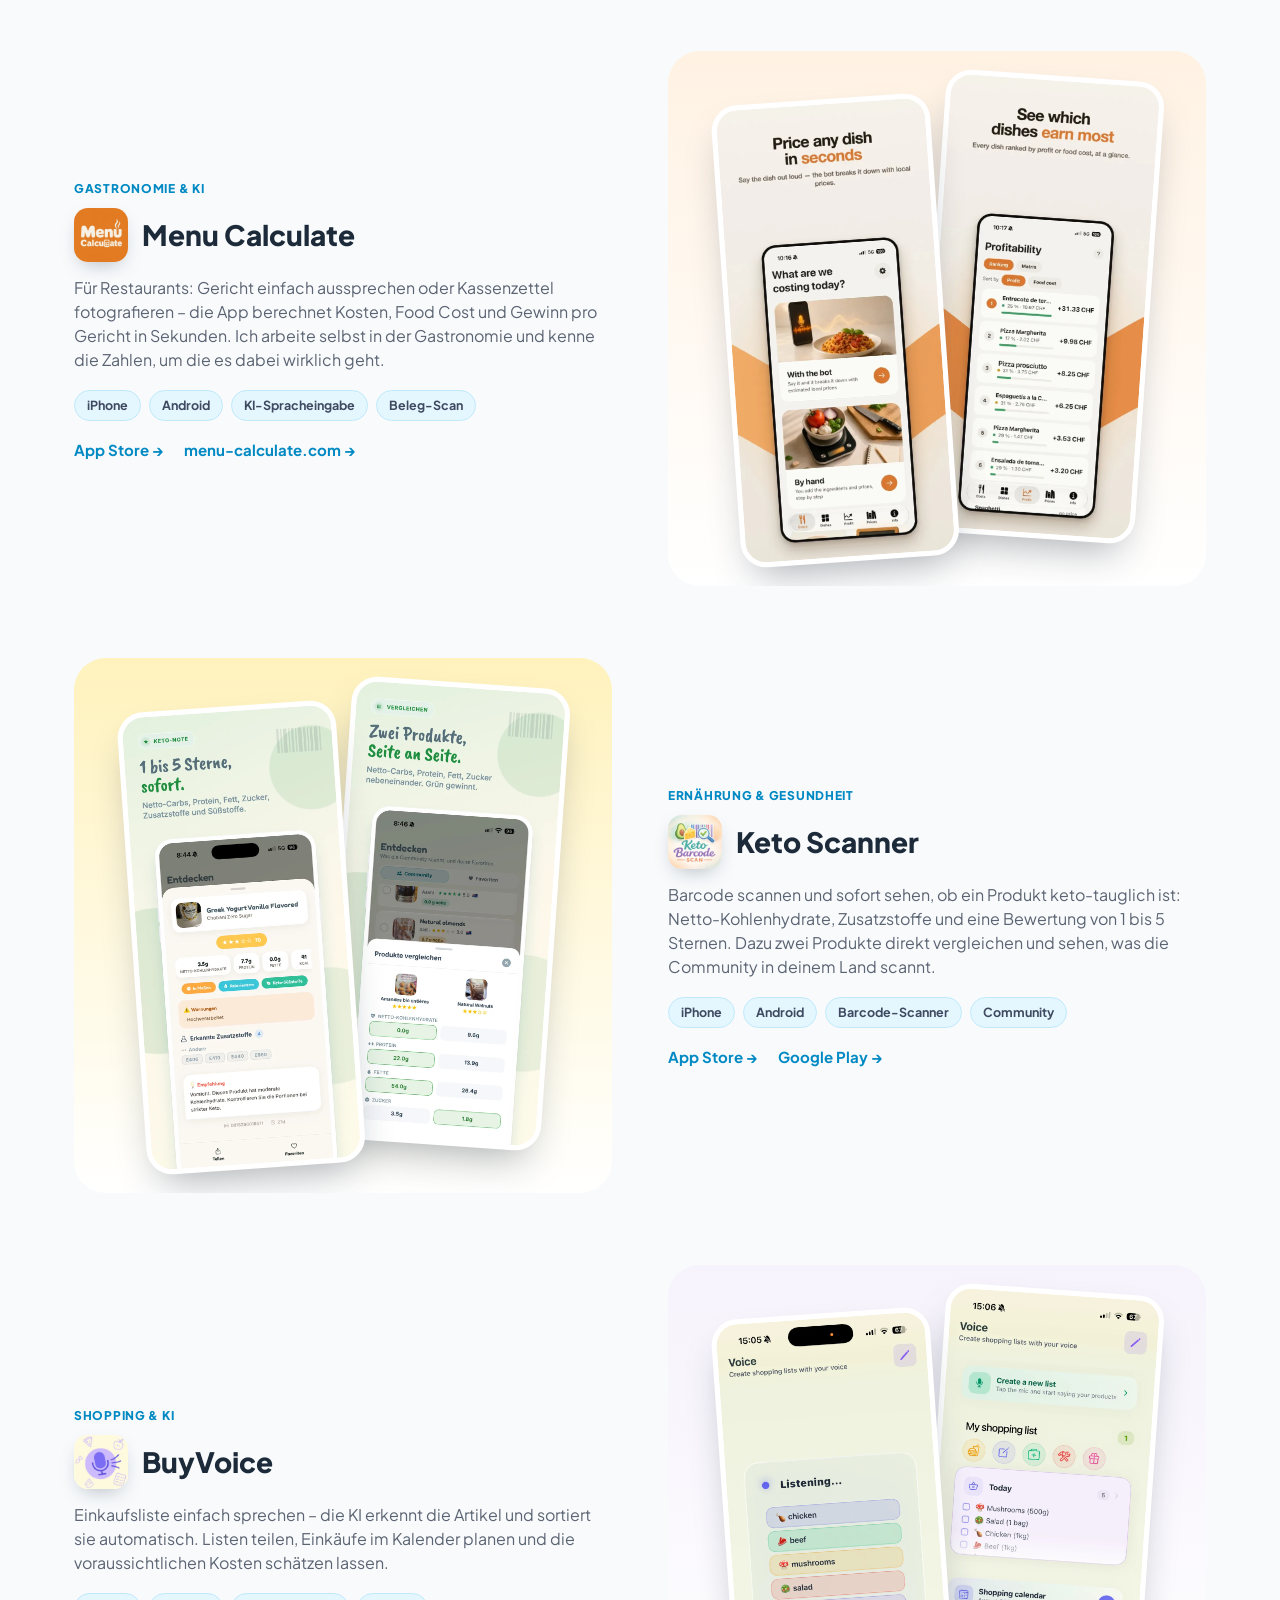
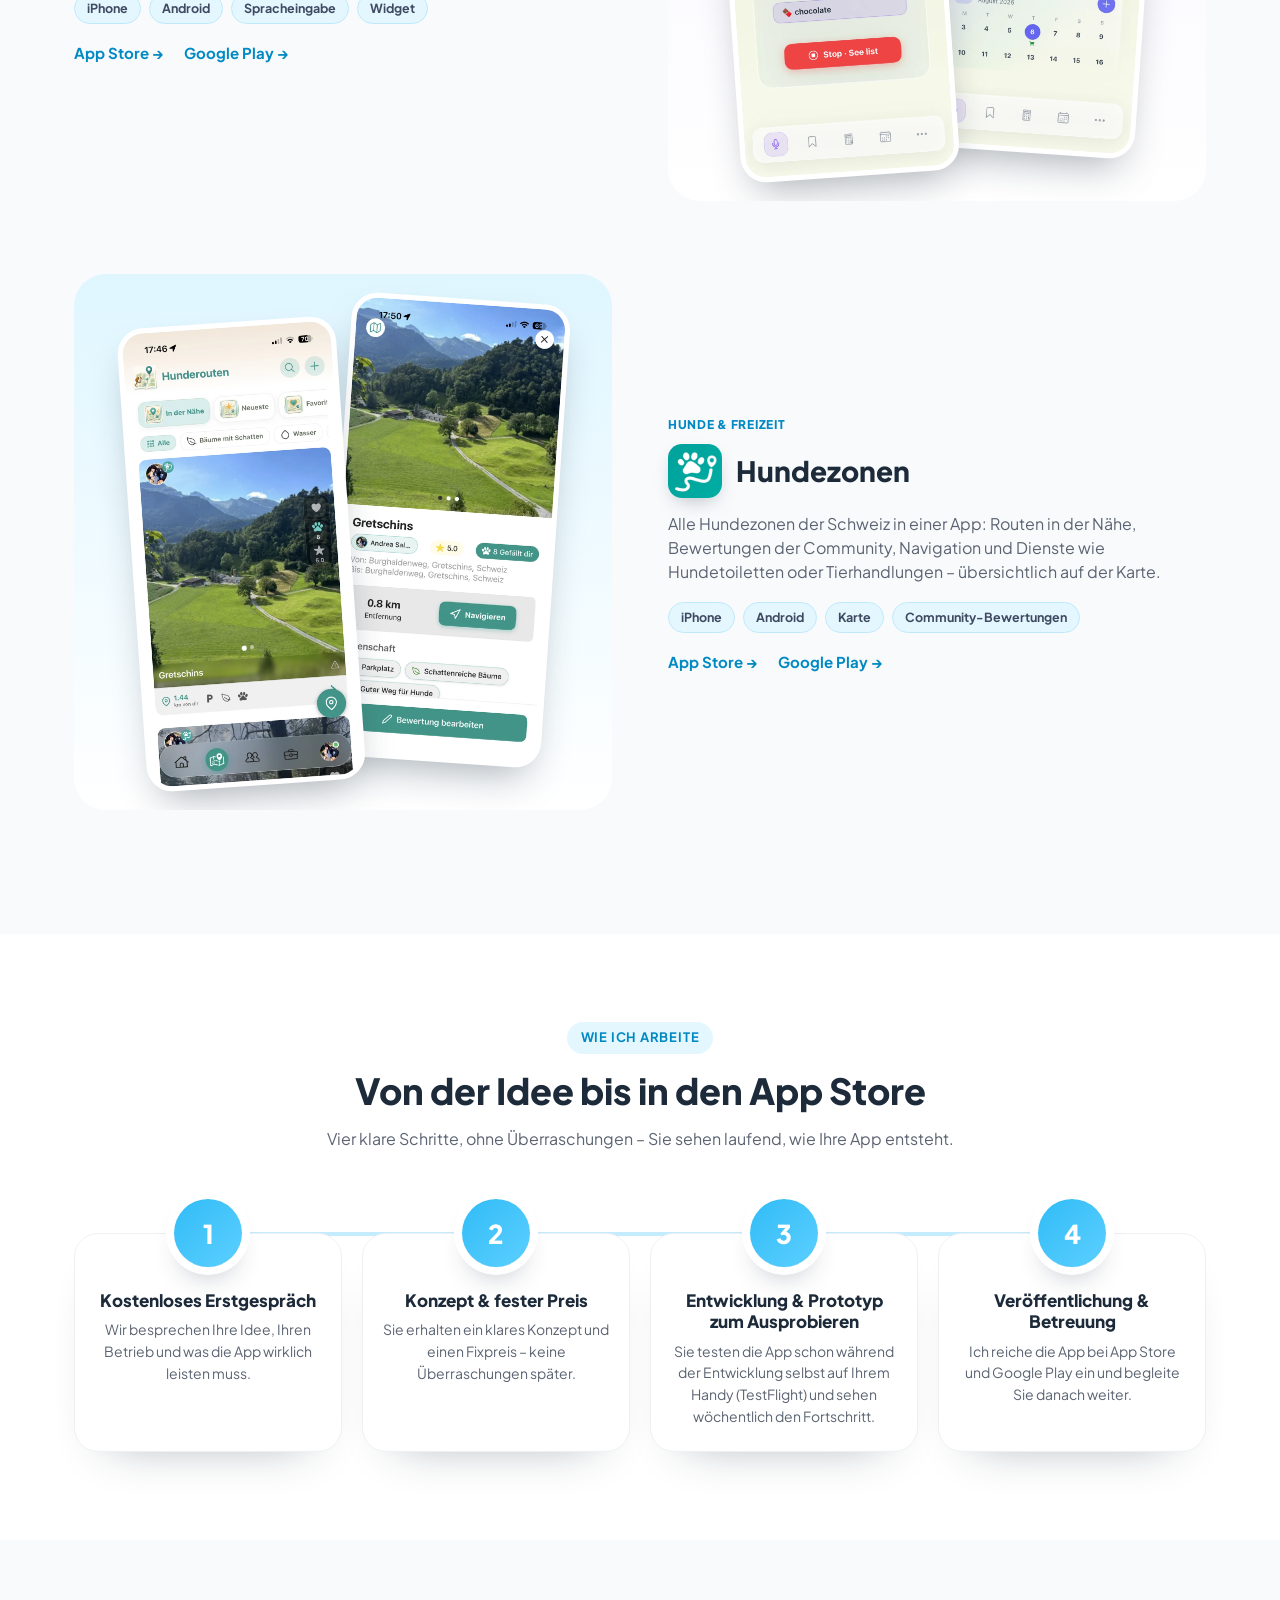
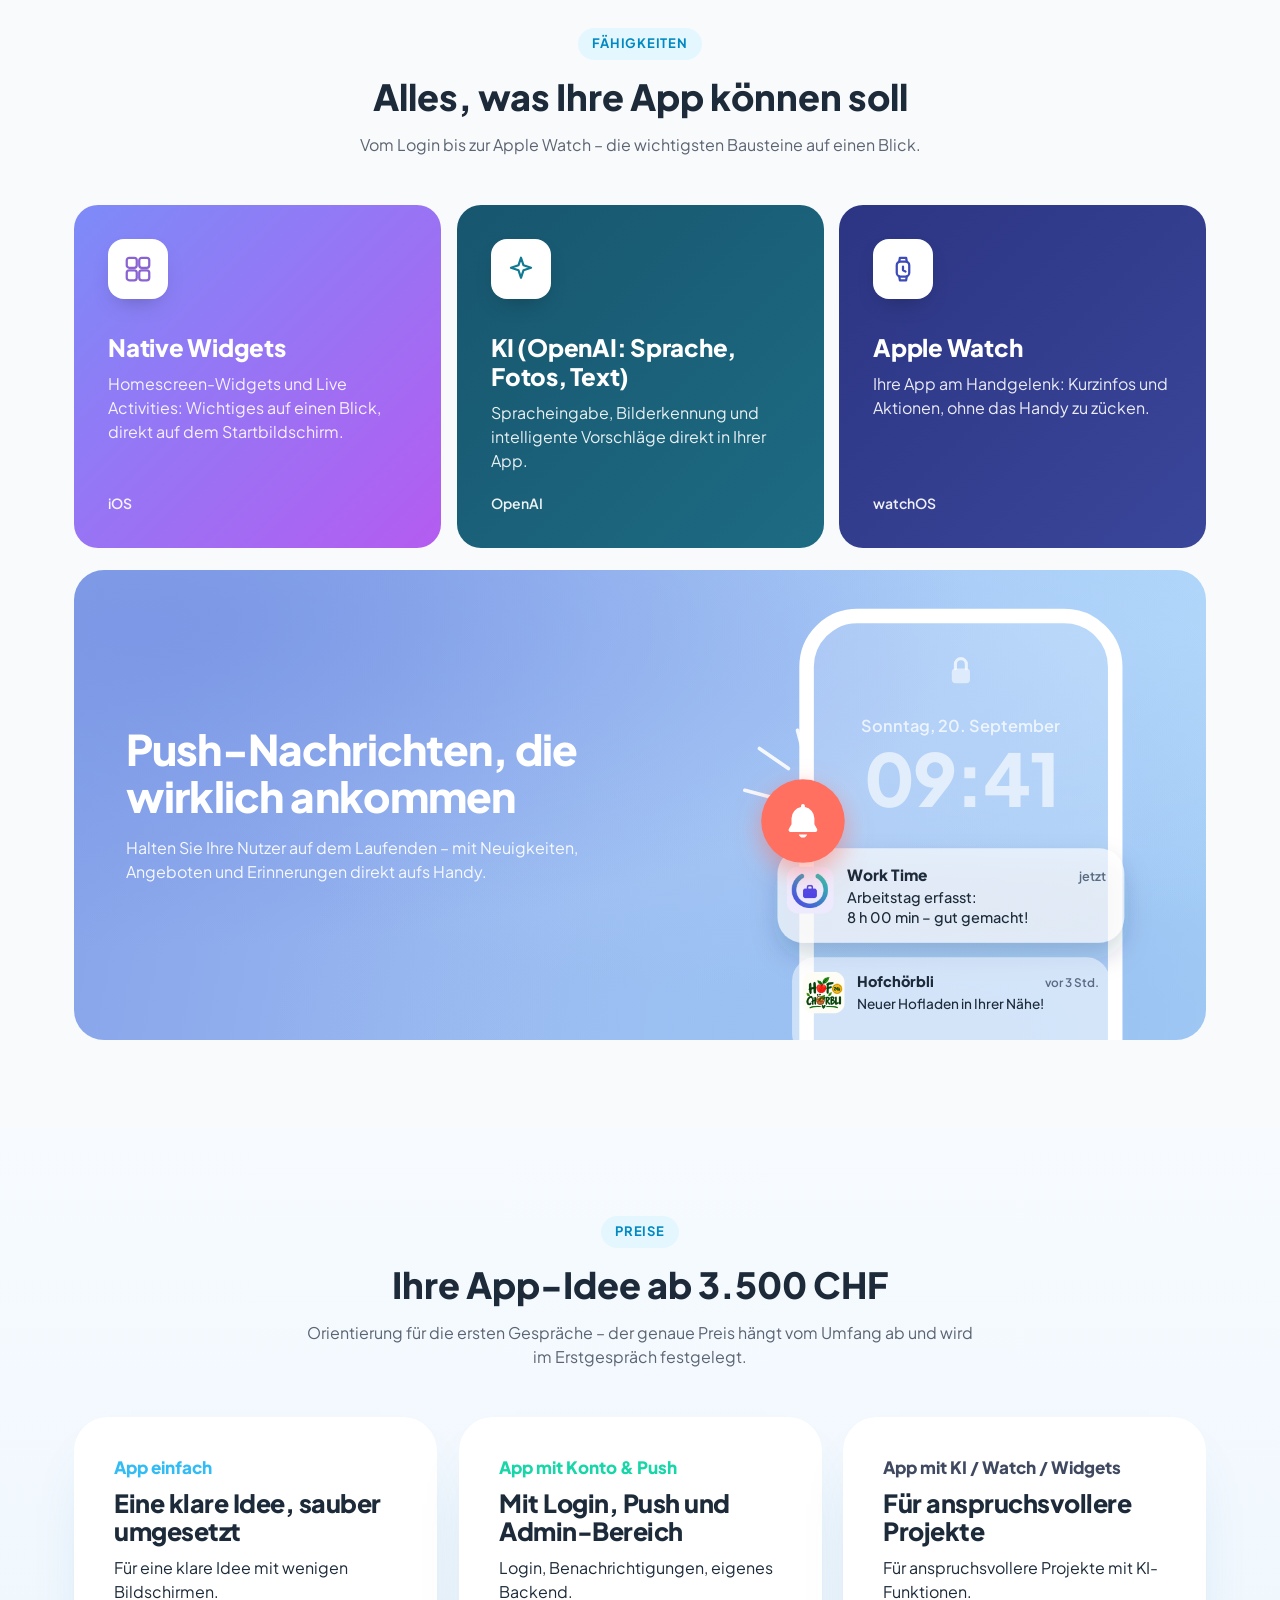
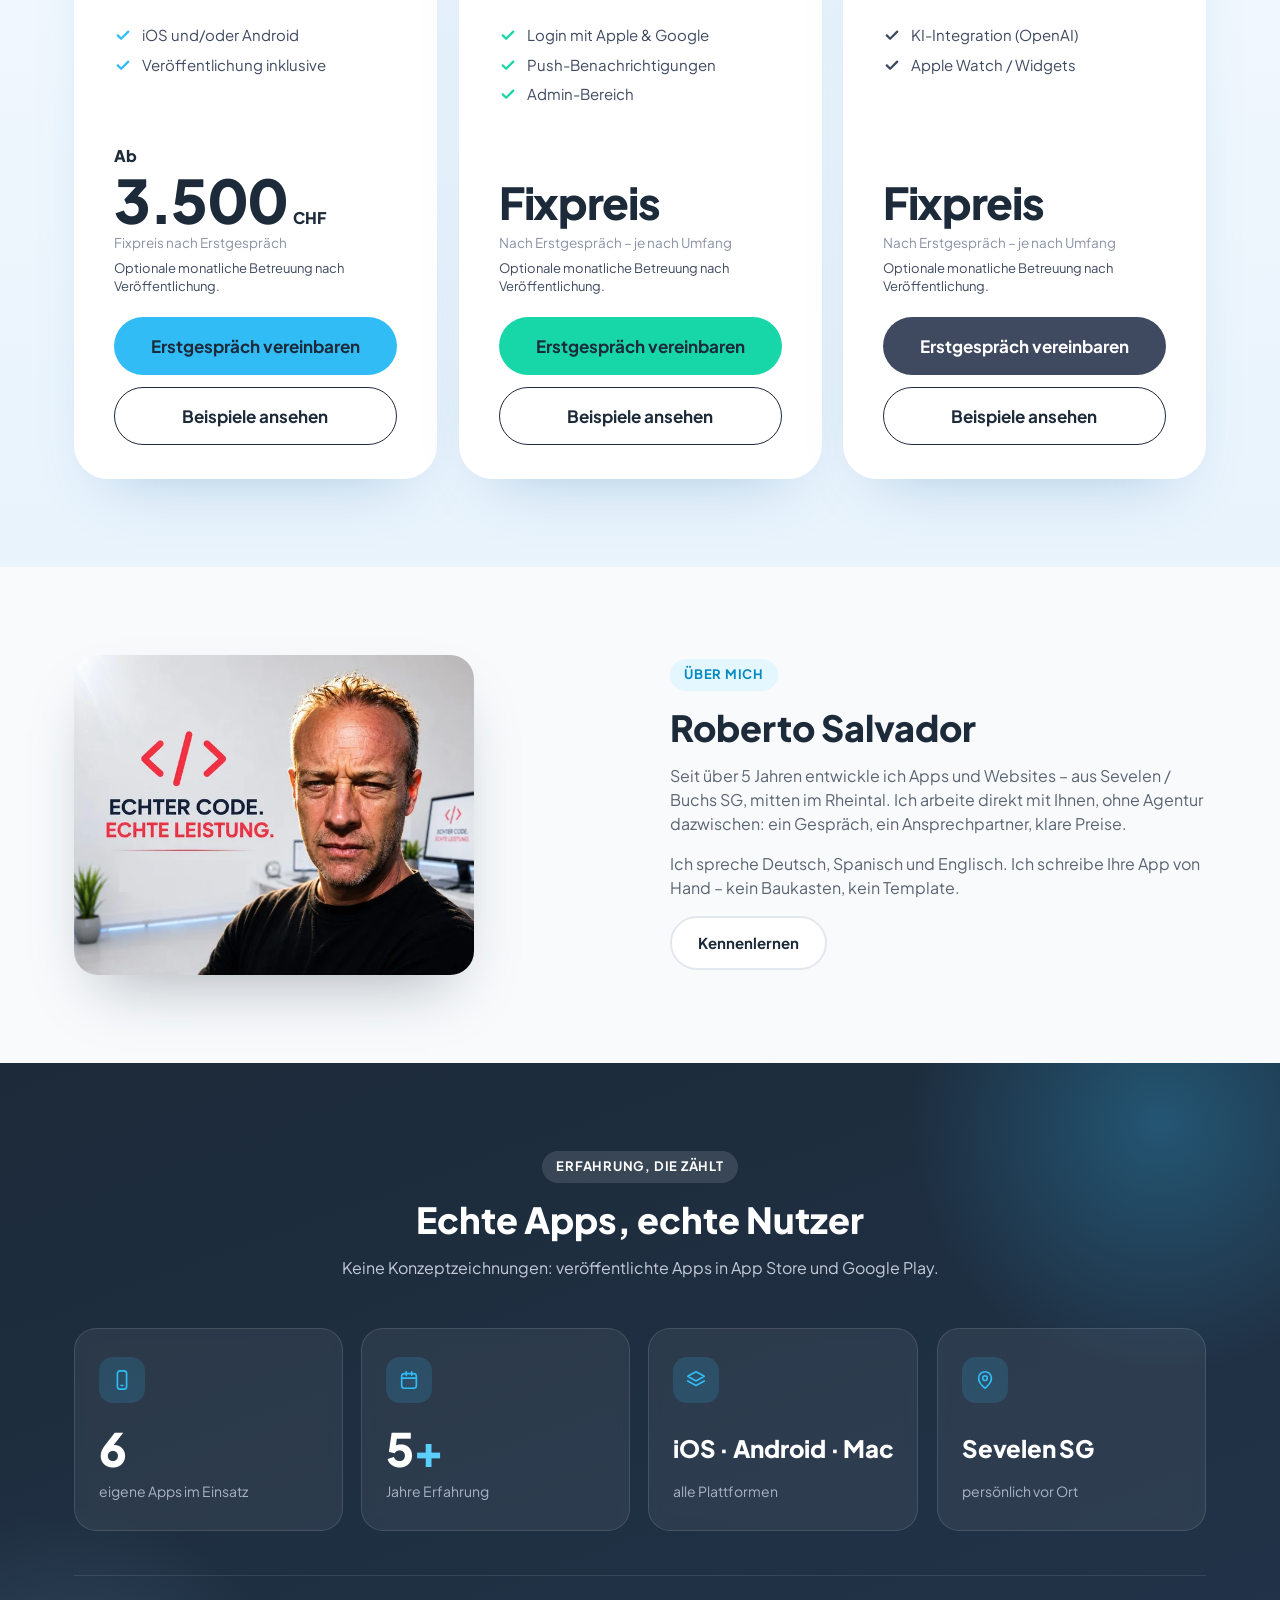
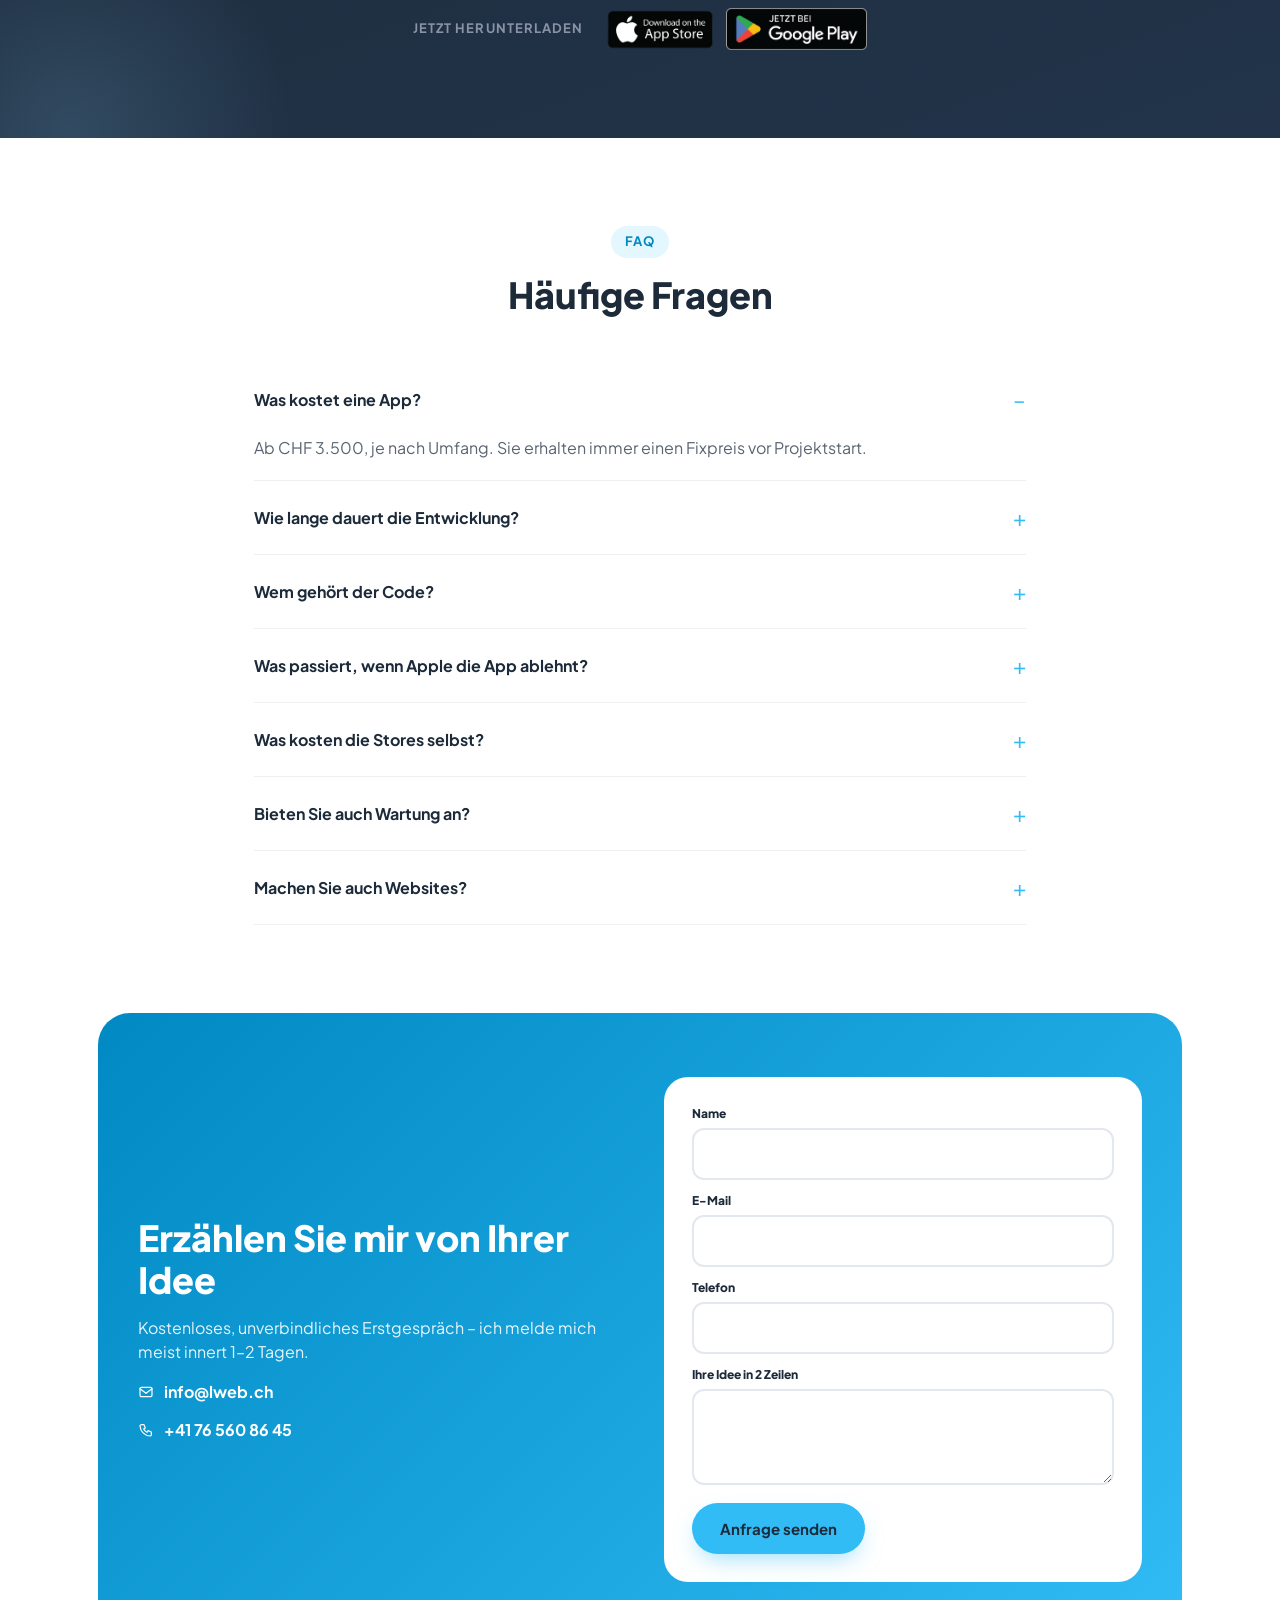
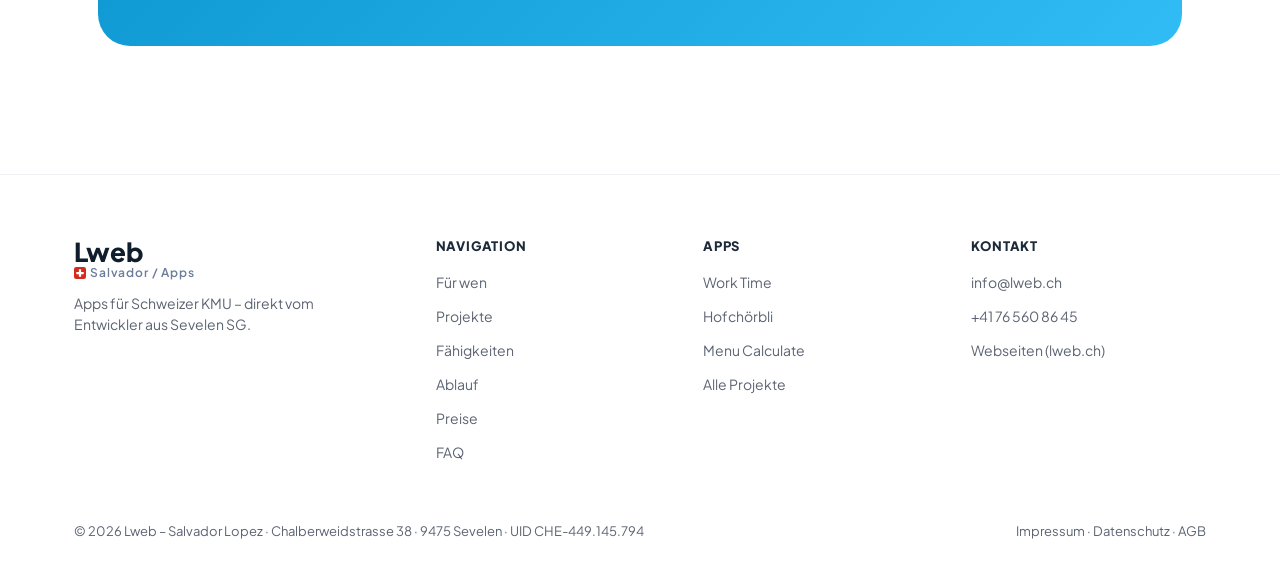
==== commit f2734e14: ",update8“" ====
--- a/index.html
+++ b/index.html
@@ -725,6 +725,7 @@
 }
 .form-note{margin:2px 0 0;font-size:13px;line-height:1.5;color:#6b7d99}.form-note a{color:var(--accent-dark);font-weight:700}
 header{border-bottom:0!important}
+header{background:rgba(255,255,255,.55);-webkit-backdrop-filter:blur(22px) saturate(1.5);backdrop-filter:blur(22px) saturate(1.5)}
 @media(max-width:960px){.hero-grid>.mock-wrap{order:-1}.hero .hero-art{max-width:520px;width:calc(100% + 20px);margin-left:-10px;margin-right:-10px}.hero{padding-top:10px!important}.hero-grid{gap:14px!important}}
 .nav-left{display:flex;align-items:center;gap:14px}
 .back-chip{display:none;align-items:center;gap:6px;padding:7px 13px 7px 9px;border-radius:999px;background:#fff;border:1.5px solid #e3e7ee;font-size:13px;font-weight:700;color:var(--navy);white-space:nowrap;box-shadow:0 8px 18px -12px rgba(28,42,57,.45);transition:transform .2s,border-color .2s,color .2s}
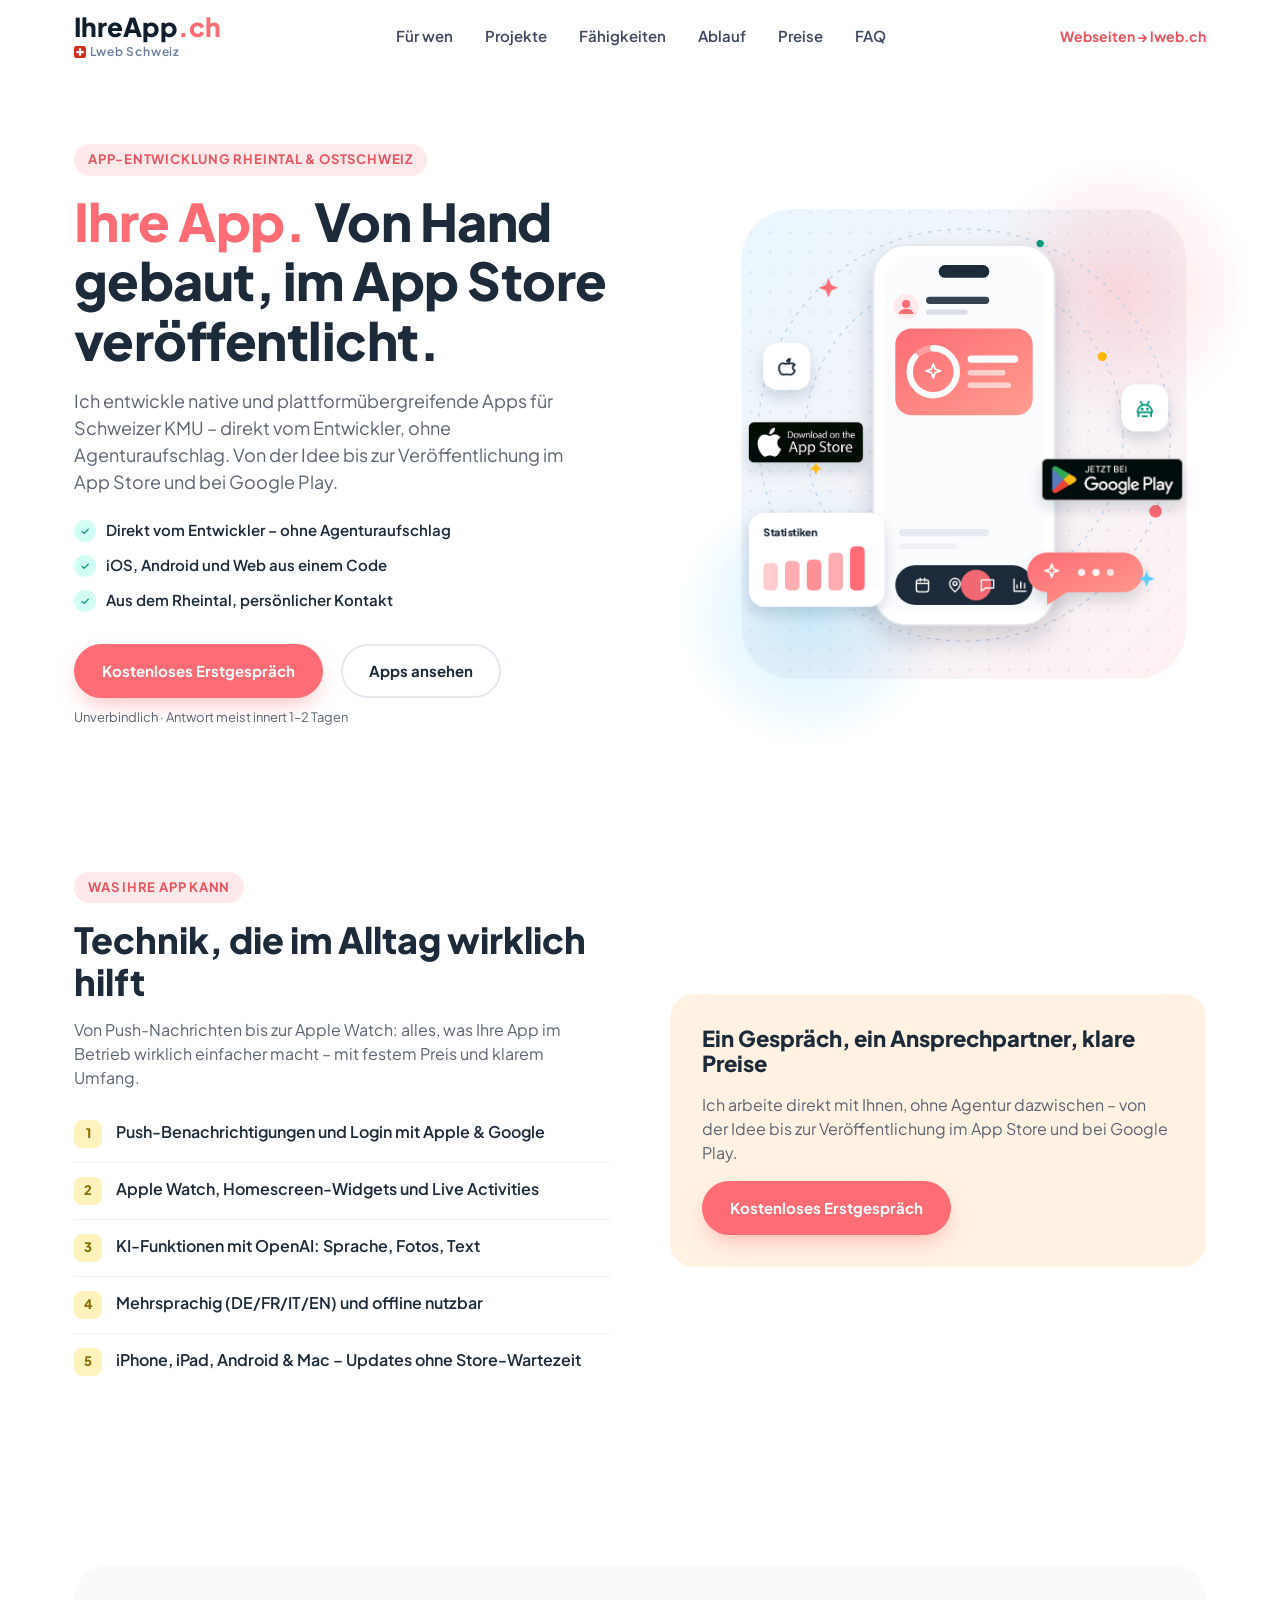
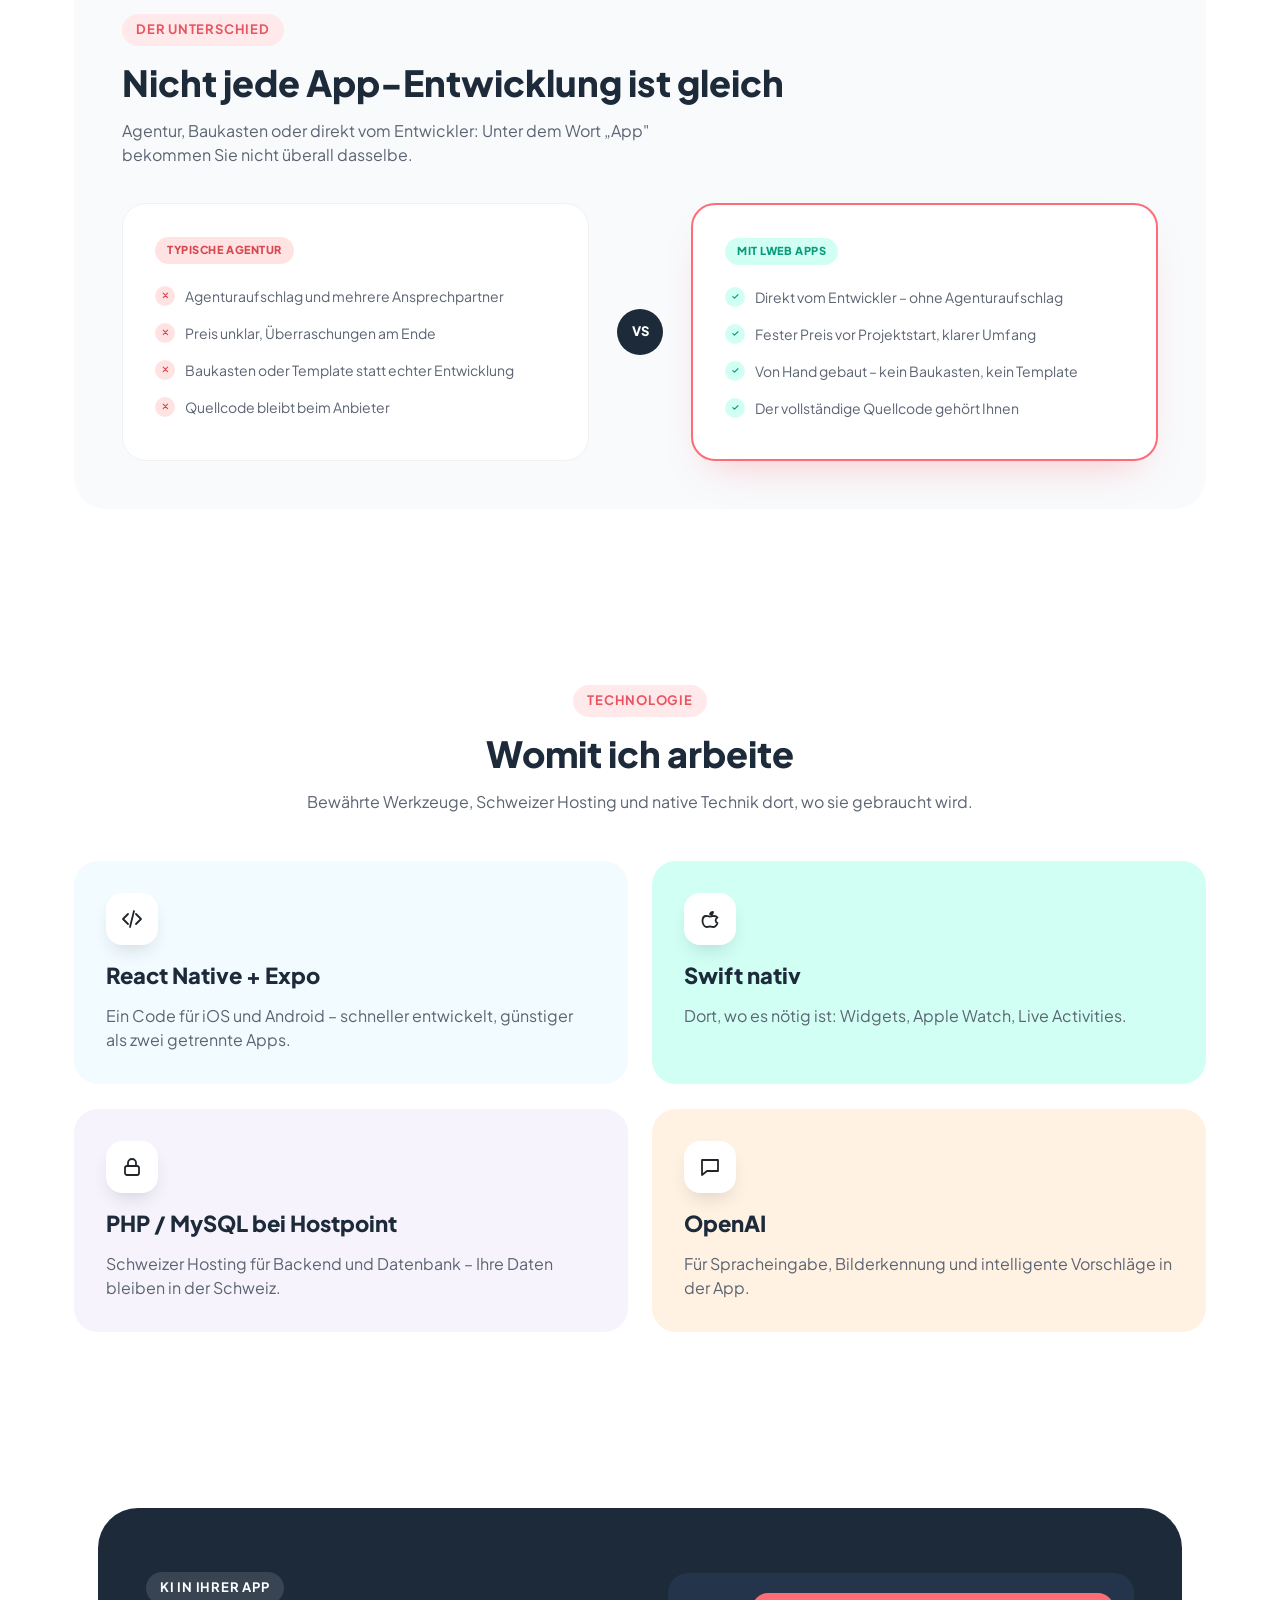
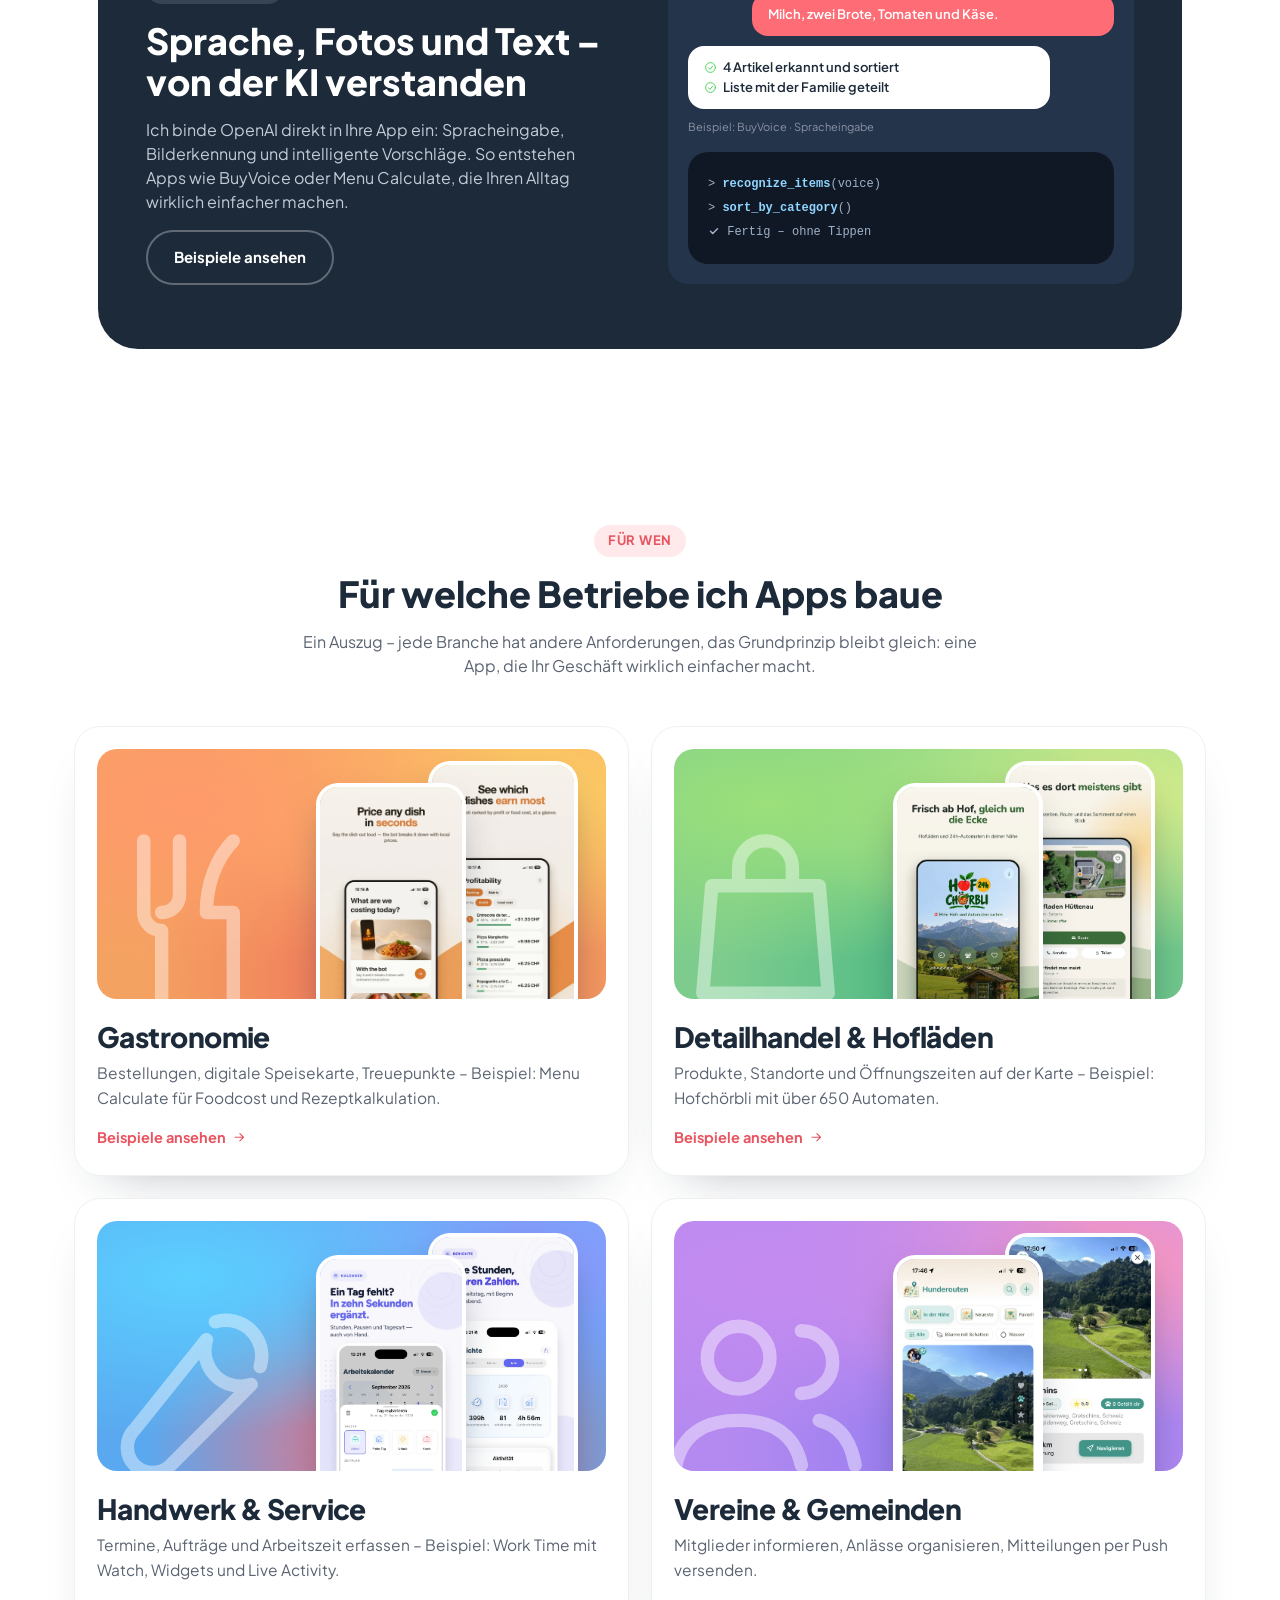
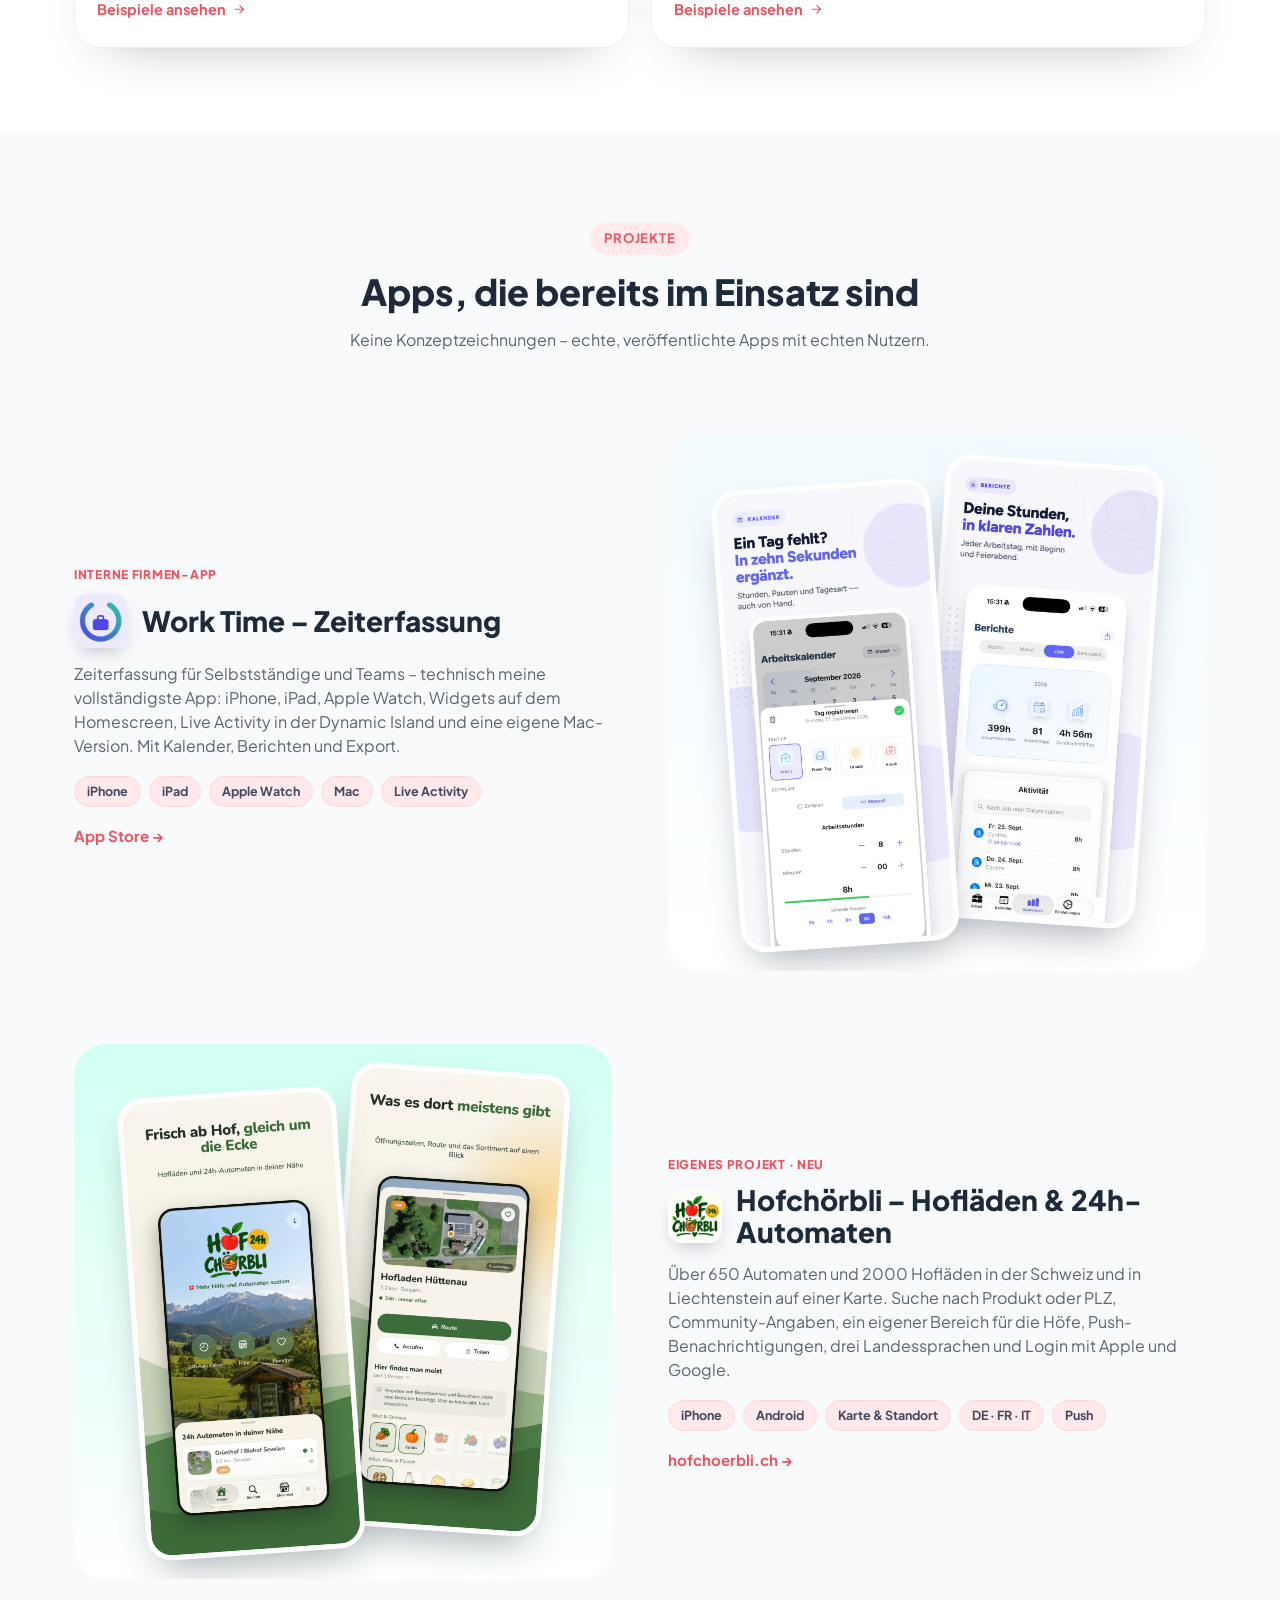
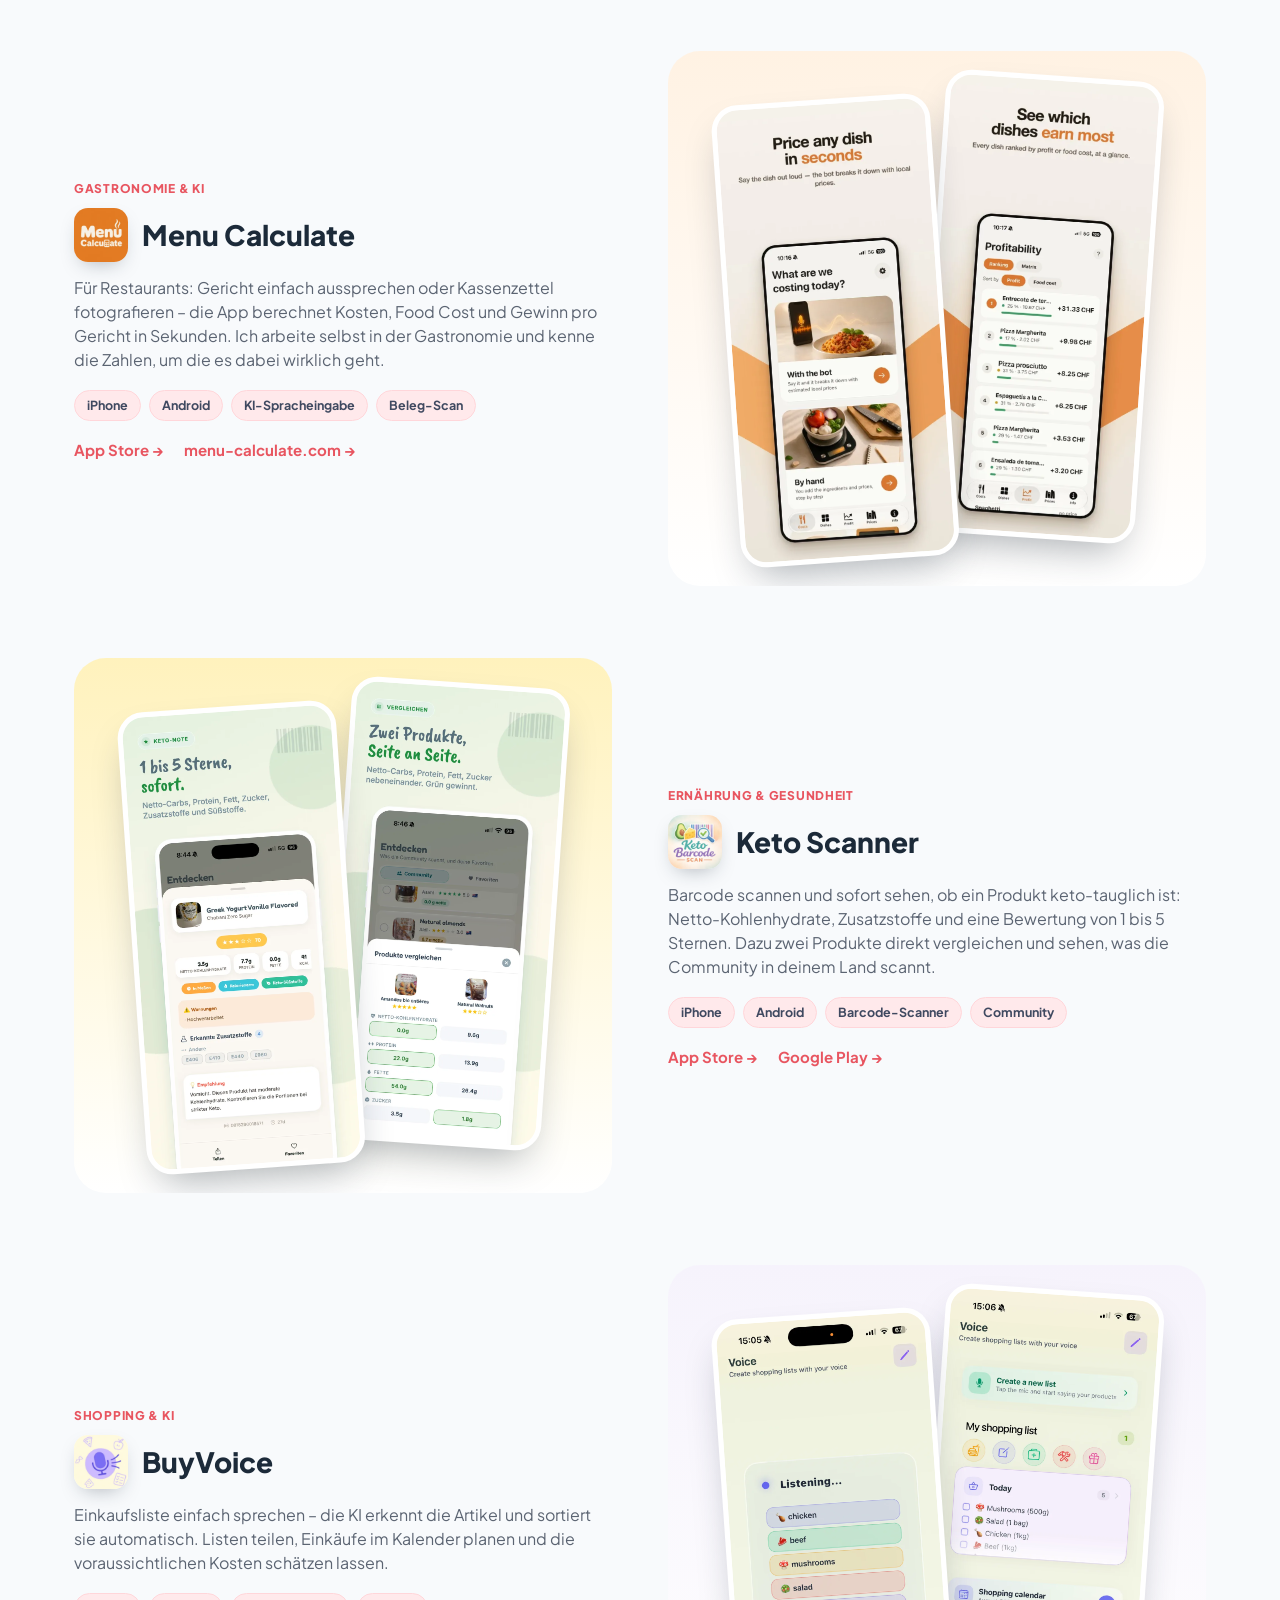
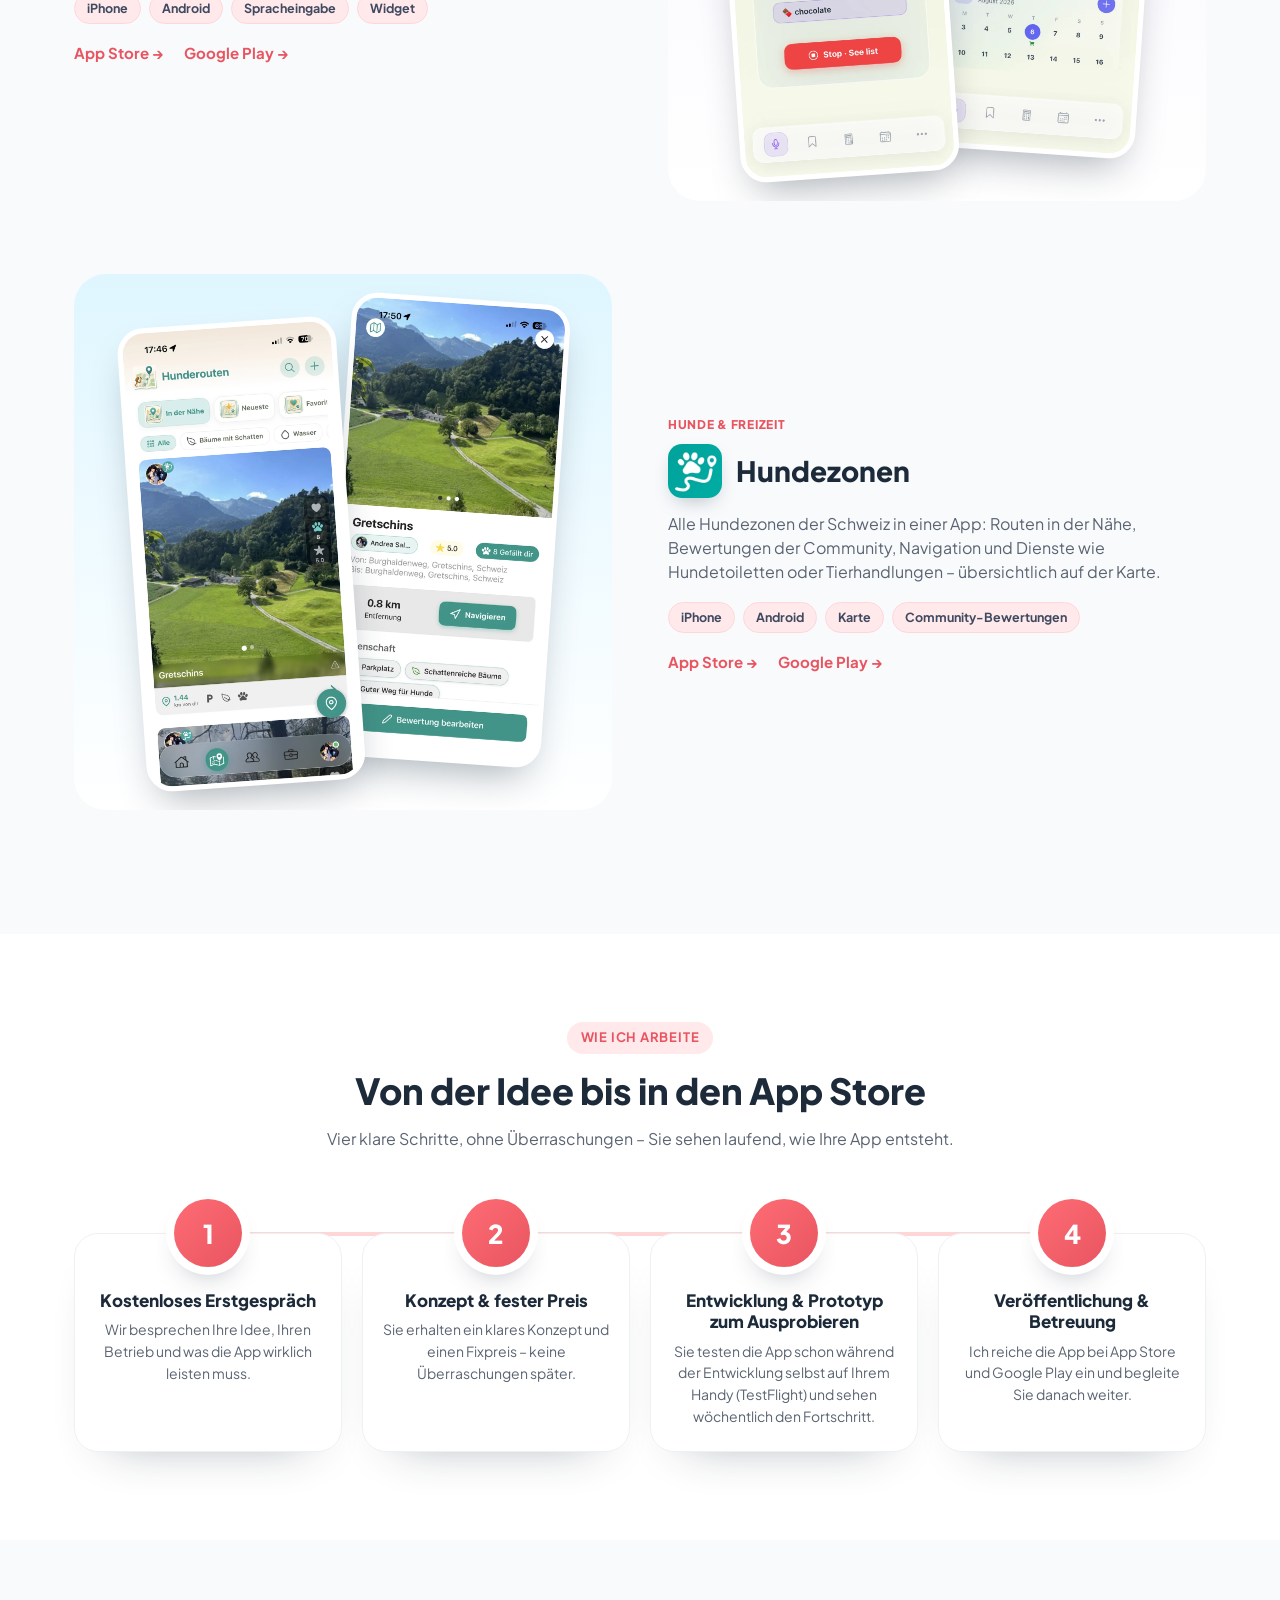
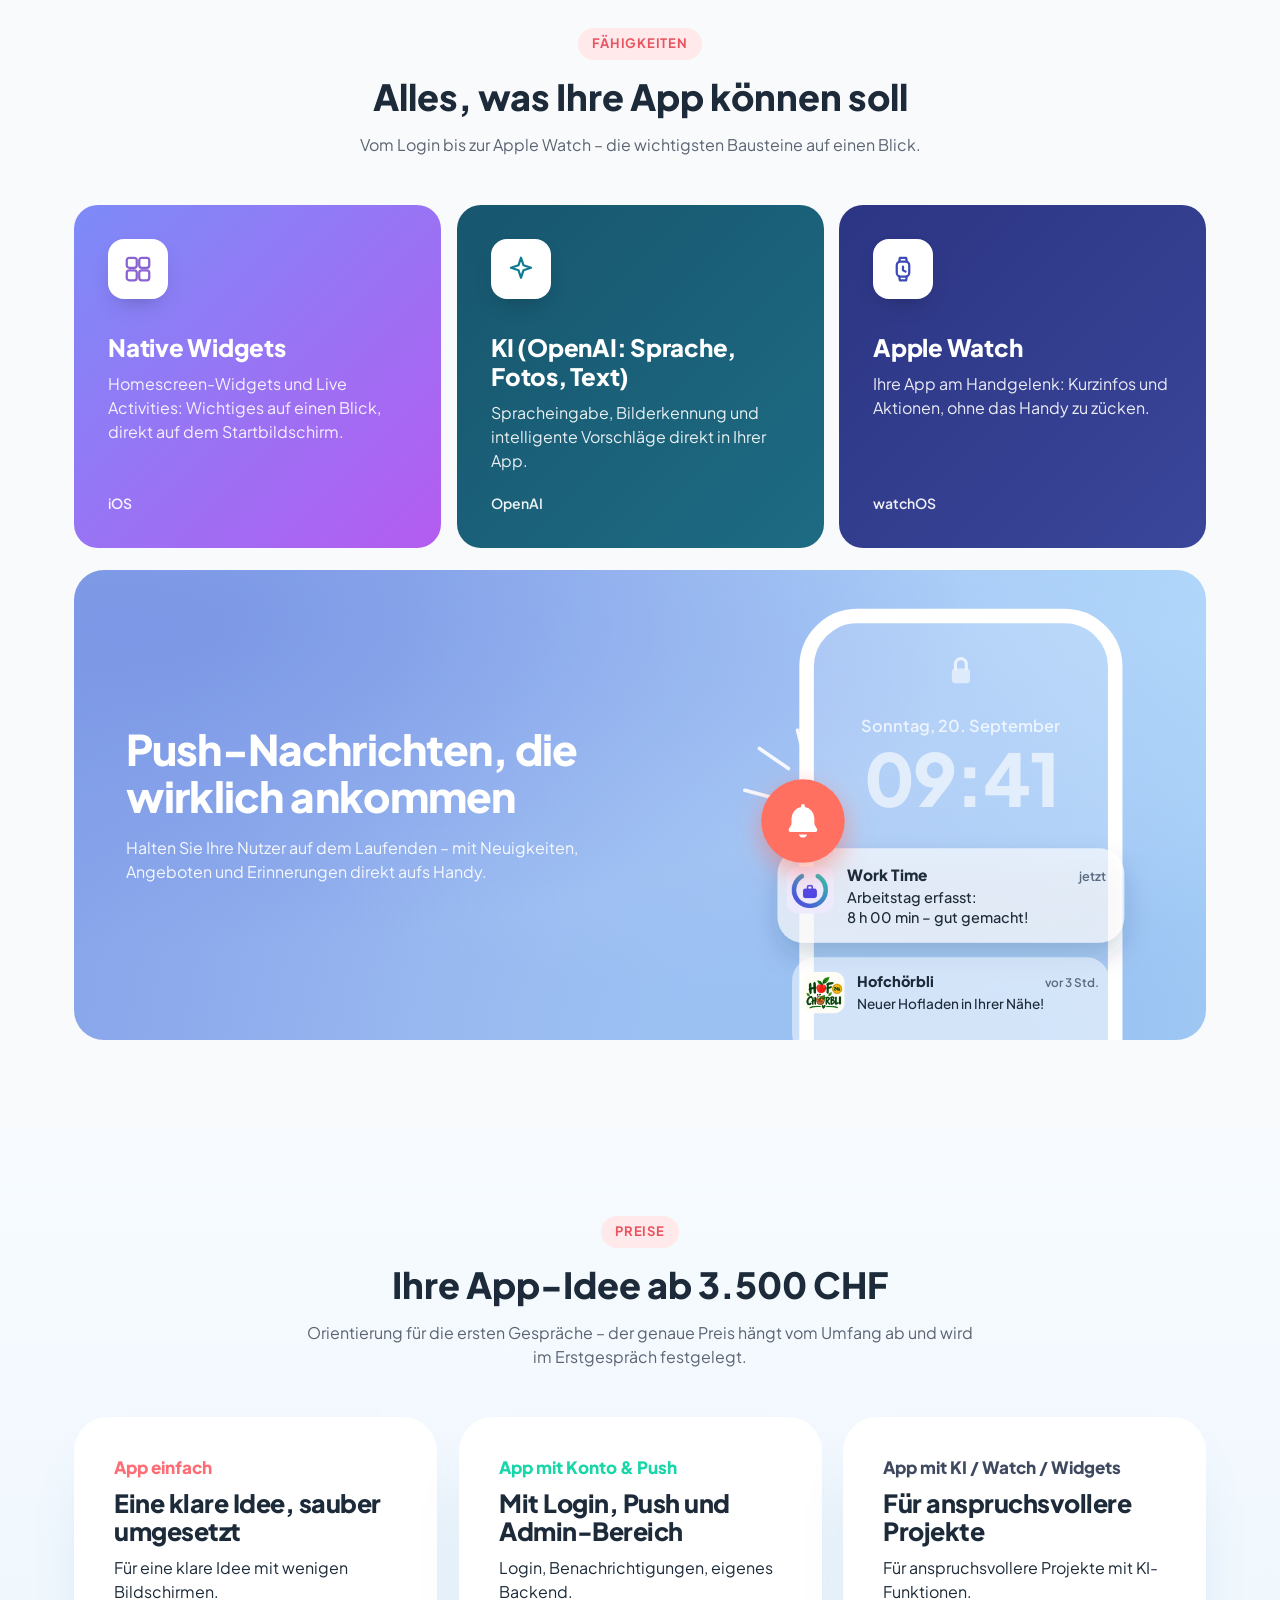
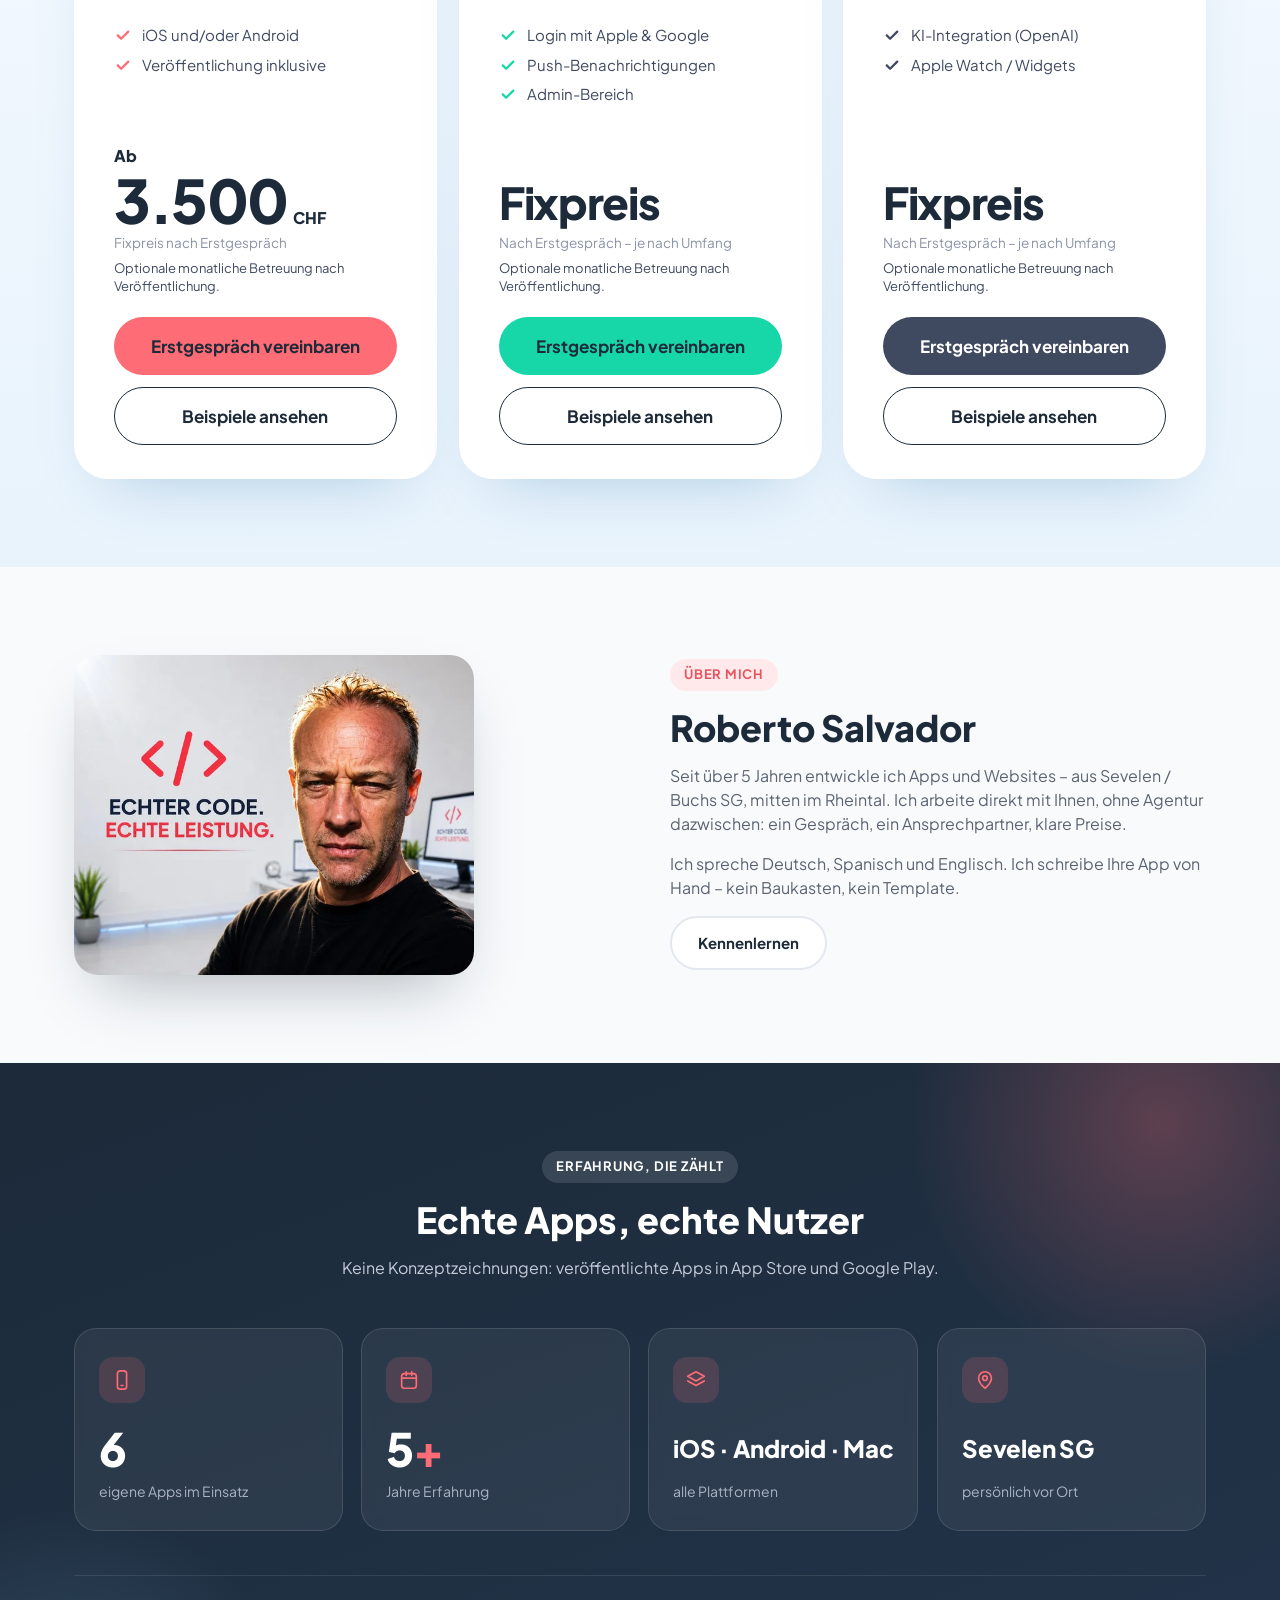
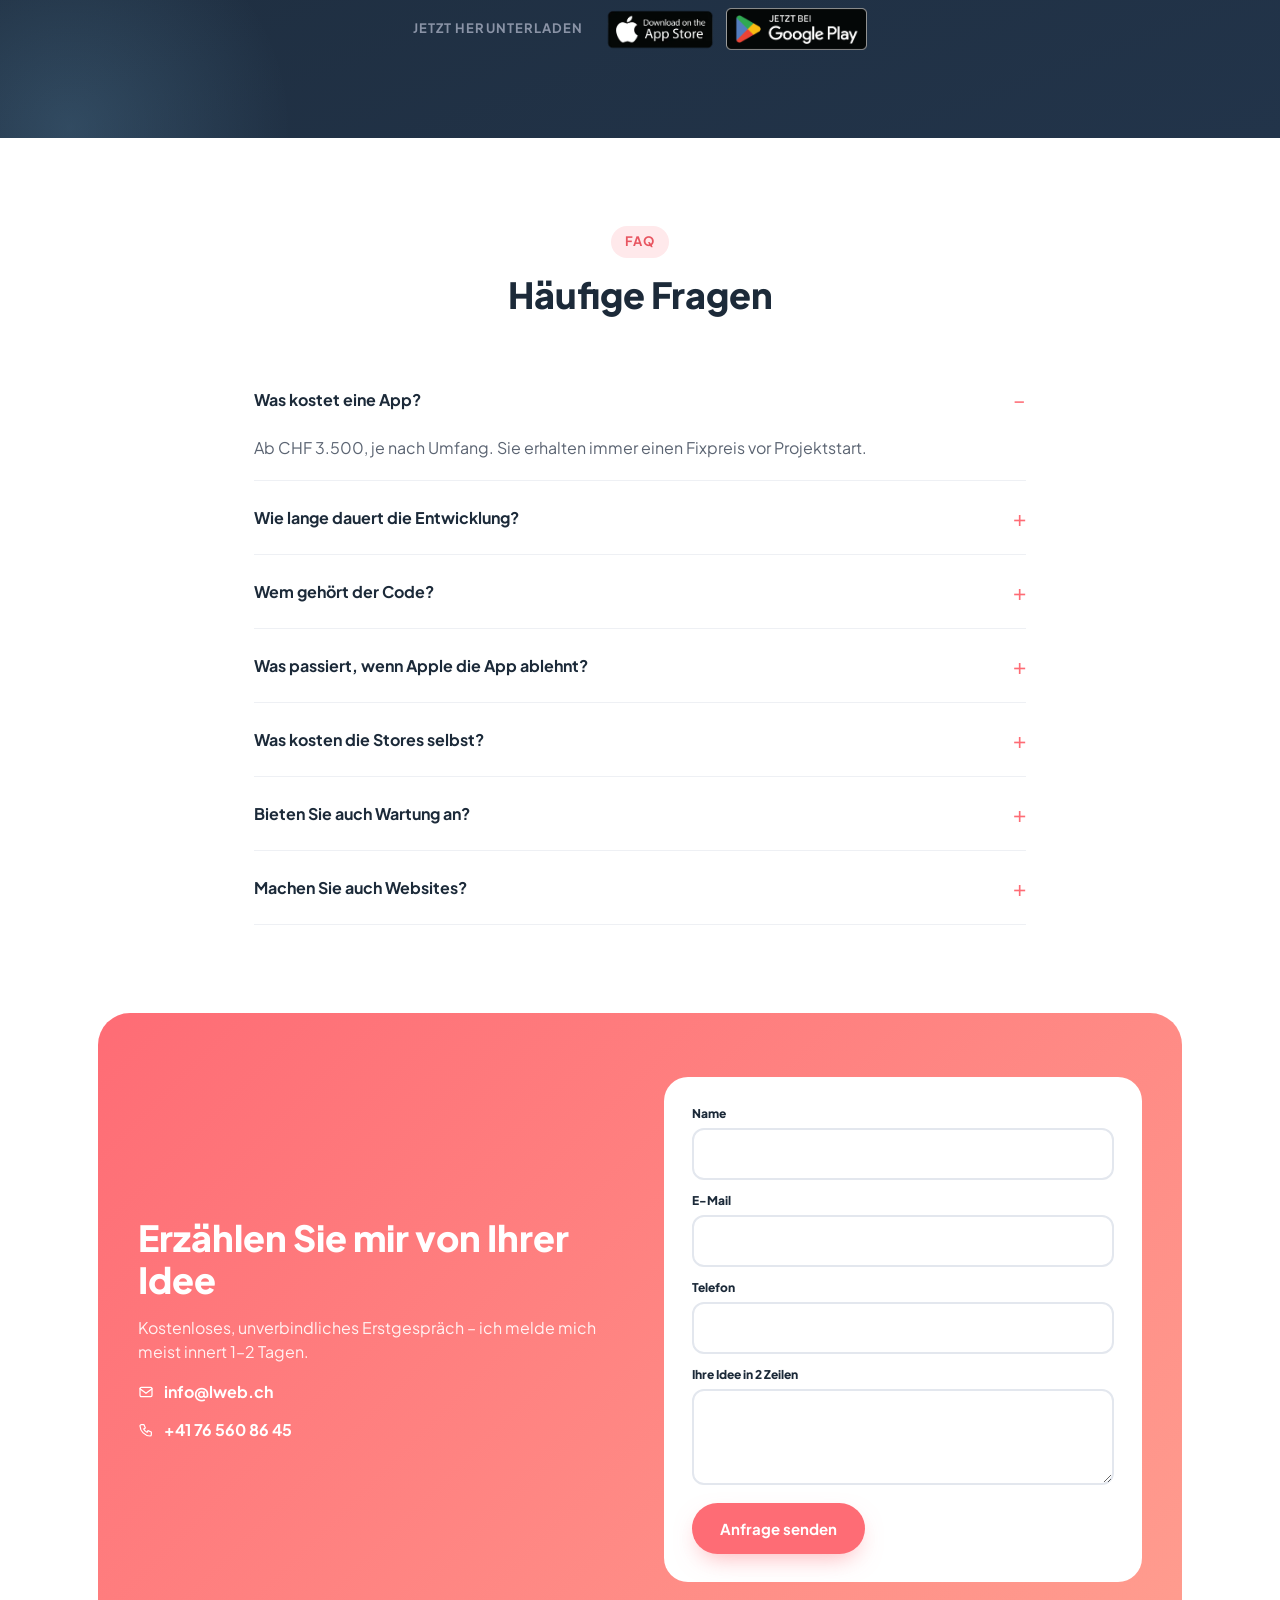
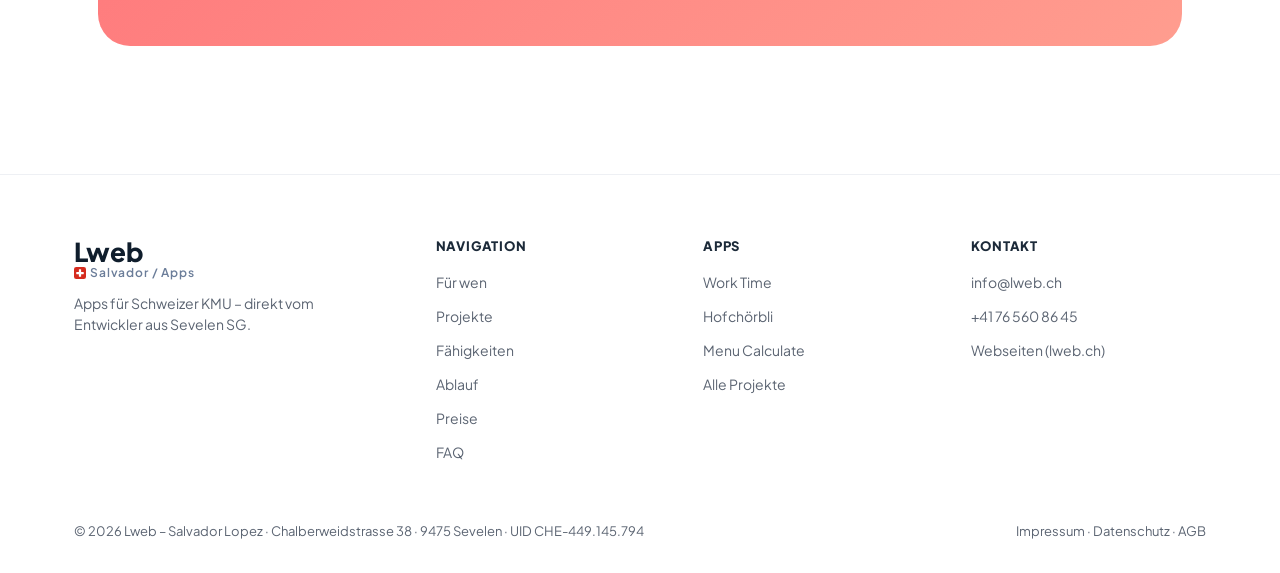
==== commit f7ad9413: ",update8“" ====
--- a/index.html
+++ b/index.html
@@ -157,14 +157,14 @@
     --text-soft:#5b6472;
     --navy:#1c2a39;
     --navy-soft:#3f4960;
-    --accent:#31bcf6;
-    --accent-dark:#0089c2;
+    --accent:#fe6c75;
+    --accent-dark:#e85560;
     --panel-blue:#f2fbff;
     --panel-purple:#f6f3fc;
     --panel-orange:#fff2e3;
     --panel-sky:#dff6ff;
     --panel-yellow:#fff2bd;
-    --panel-pink:#e4f7ff;
+    --panel-pink:#ffe9eb;
     --panel-teal:#d1fff4;
     --panel-neutral:#f8fafc;
     --radius-lg:24px;
@@ -217,7 +217,7 @@
     white-space:nowrap;
   }
   .btn:hover{transform:translateY(-2px);}
-  .btn-primary{background:var(--accent);color:#fff;box-shadow:0 10px 24px -8px rgba(49,188,246,.55);}
+  .btn-primary{background:var(--accent);color:#fff;box-shadow:0 10px 24px -8px rgba(254,108,117,.55);}
   .btn-primary:hover{background:var(--accent-dark);}
   .btn-outline{background:#fff;color:var(--navy);border-color:#e3e7ee;}
   .btn-outline:hover{border-color:var(--navy);}
@@ -234,7 +234,7 @@
   .logo{display:flex;align-items:center;gap:10px;font-weight:800;font-size:22px;color:var(--navy);}
   .logo-mark{
     width:34px;height:34px;border-radius:10px;
-    background:linear-gradient(135deg,var(--accent),#8fdcff);
+    background:linear-gradient(135deg,var(--accent),#ff9d8f);
     position:relative;flex:none;
   }
   .logo-mark::after{
@@ -329,7 +329,7 @@
   .compare-grid{display:grid;grid-template-columns:1fr auto 1fr;gap:28px;align-items:stretch;}
   .compare-card{background:#fff;border-radius:var(--radius-lg);padding:32px;border:1px solid #eef0f4;}
   .compare-card.bad{opacity:.8;}
-  .compare-card.good{border:2px solid var(--accent);box-shadow:0 20px 40px -20px rgba(49,188,246,.4);}
+  .compare-card.good{border:2px solid var(--accent);box-shadow:0 20px 40px -20px rgba(254,108,117,.4);}
   .compare-vs{
     align-self:center;width:46px;height:46px;border-radius:50%;background:var(--navy);color:#fff;
     display:flex;align-items:center;justify-content:center;font-weight:800;font-size:13px;
@@ -433,13 +433,13 @@
 
   /* Final CTA */
   .final-cta{
-    background:linear-gradient(135deg,var(--accent),#8fdcff);
+    background:linear-gradient(135deg,var(--accent),#ff9d8f);
     border-radius:32px;margin:0 24px;padding:64px 40px;text-align:center;color:#fff;
   }
   .final-cta h2{color:#fff;}
   .final-cta p{color:rgba(255,255,255,.9);}
   .final-cta .btn-primary{background:#fff;color:var(--accent-dark);box-shadow:none;}
-  .final-cta .btn-primary:hover{background:#f0faff;}
+  .final-cta .btn-primary:hover{background:#fff5f5;}
 
   footer{padding:64px 0 32px;border-top:1px solid #eef0f4;margin-top:40px;}
   .footer-grid{display:grid;grid-template-columns:1.4fr repeat(3,1fr);gap:32px;margin-bottom:48px;}
@@ -503,7 +503,7 @@
 .proj-title h3{margin:0;font-size:28px}
 .proj-text p{font-size:16px}
 .pills{display:flex;flex-wrap:wrap;gap:8px;margin:18px 0}
-.pills span{padding:5px 12px;border-radius:999px;background:var(--panel-pink);border:1px solid #bfe9fb;color:var(--navy-soft);font-size:12.5px;font-weight:700}
+.pills span{padding:5px 12px;border-radius:999px;background:var(--panel-pink);border:1px solid #ffd6da;color:var(--navy-soft);font-size:12.5px;font-weight:700}
 .proj-links{display:flex;gap:20px;flex-wrap:wrap}
 .proj-links a{font-weight:700;color:var(--accent-dark);font-size:15px}
 .proj-links a:hover{text-decoration:underline}
@@ -514,7 +514,7 @@
 .proj-panel .shot:nth-child(2){transform:rotate(4deg) translateY(-12px);margin-left:-3%}
 .price-grid{display:grid;grid-template-columns:repeat(3,1fr);gap:24px;align-items:stretch}
 .price-card{background:#fff;border-radius:var(--radius-lg);padding:32px;border:1px solid #eef0f4;display:flex;flex-direction:column}
-.price-card.good{border:2px solid var(--accent);box-shadow:0 20px 40px -20px rgba(49,188,246,.4)}
+.price-card.good{border:2px solid var(--accent);box-shadow:0 20px 40px -20px rgba(254,108,117,.4)}
 .price-card h3{font-size:20px;margin-bottom:6px}
 .price-card .pr{font-weight:800;color:var(--accent-dark);margin-bottom:10px}
 .price-card ul{margin-top:8px}
@@ -534,8 +534,8 @@
 .cta-form textarea{min-height:96px;resize:vertical}
 .cta-form .btn{justify-self:start}
 .final-cta .btn-primary{background:#fff;color:var(--accent-dark);box-shadow:none}
-.final-cta .btn-primary:hover{background:#f0faff}
-.cta-form .btn-primary{background:var(--accent);color:#fff;box-shadow:0 10px 24px -8px rgba(49,188,246,.55)}
+.final-cta .btn-primary:hover{background:#fff5f5}
+.cta-form .btn-primary{background:var(--accent);color:#fff;box-shadow:0 10px 24px -8px rgba(254,108,117,.55)}
 .cta-form .btn-primary:hover{background:var(--accent-dark)}
 .footer-bottom a{color:var(--text-soft)}.footer-bottom a:hover{color:var(--navy)}
 @media (max-width:960px){
@@ -550,13 +550,13 @@
 @media (max-width:560px){.cards-grid.three{grid-template-columns:1fr}.hero h1{font-size:34px}.ext-grid.six{grid-template-columns:repeat(2,1fr)}.steps-grid.five{grid-template-columns:1fr}.nav-right .btn-ghost{display:none}}
 .chat-bubble svg.i,.code-line svg.i,.float-chip svg.i{display:inline-block}
 .stats-section{position:relative;overflow:hidden;background:linear-gradient(160deg,#1c2a39 0%,#22344a 100%)}
-.stats-section::before{content:"";position:absolute;width:520px;height:520px;right:-140px;top:-200px;border-radius:50%;background:radial-gradient(circle,rgba(49,188,246,.28),transparent 68%);pointer-events:none}
+.stats-section::before{content:"";position:absolute;width:520px;height:520px;right:-140px;top:-200px;border-radius:50%;background:radial-gradient(circle,rgba(254,108,117,.28),transparent 68%);pointer-events:none}
 .stats-section::after{content:"";position:absolute;width:460px;height:460px;left:-160px;bottom:-220px;border-radius:50%;background:radial-gradient(circle,rgba(143,214,255,.16),transparent 68%);pointer-events:none}
 .stats-section .wrap{position:relative;z-index:1}
 .stat-cards{display:grid;grid-template-columns:repeat(4,1fr);gap:18px;margin-top:8px}
 .stat-tile{background:rgba(255,255,255,.06);border:1px solid rgba(255,255,255,.12);border-radius:22px;padding:28px 24px;backdrop-filter:blur(6px);transition:transform .2s ease,background .2s ease;text-align:left}
 .stat-tile:hover{transform:translateY(-4px);background:rgba(255,255,255,.09)}
-.stat-ic{display:flex;align-items:center;justify-content:center;width:46px;height:46px;border-radius:14px;background:rgba(49,188,246,.16);color:var(--accent);font-size:22px;margin-bottom:22px}
+.stat-ic{display:flex;align-items:center;justify-content:center;width:46px;height:46px;border-radius:14px;background:rgba(254,108,117,.16);color:var(--accent);font-size:22px;margin-bottom:22px}
 .stat-v{font-size:46px;font-weight:800;line-height:1;color:#fff;letter-spacing:-.02em;white-space:nowrap}
 .stat-v em{font-style:normal;color:var(--accent)}
 .stat-v.sm{font-size:24px;line-height:46px;letter-spacing:-.01em}
@@ -634,7 +634,7 @@
 .js .rv.in.tl-dot{transform:none}
 @media(prefers-reduced-motion:reduce){.js .rv,.js .rv.rv-l,.js .rv.rv-r,.js .rv.rv-s{opacity:1;transform:none;transition:none}}
 .tl-wrap{list-style:none;margin:0;padding:0;display:grid;grid-template-columns:repeat(4,1fr);gap:20px;position:relative}
-.tl-wrap::before{content:"";position:absolute;left:12.5%;right:12.5%;top:33px;height:4px;border-radius:4px;background:#31bcf6;opacity:.28}
+.tl-wrap::before{content:"";position:absolute;left:12.5%;right:12.5%;top:33px;height:4px;border-radius:4px;background:var(--accent);opacity:.28}
 .tl{position:relative;display:flex;flex-direction:column;align-items:center}
 .tl-dot{position:relative;z-index:1;width:68px;height:68px;border-radius:50%;display:grid;place-items:center;color:#fff;box-shadow:0 0 0 8px #fff,0 16px 30px -12px rgba(28,42,57,.45)}
 .tl-dot b{font-size:26px;font-weight:800}
@@ -644,7 +644,7 @@
 .tl-card p{font-size:14px;line-height:1.55;color:var(--text-soft);margin:0}
 @media(max-width:960px){
  .tl-wrap{grid-template-columns:1fr;gap:16px;padding-left:0}
- .tl-wrap::before{left:33px;right:auto;top:20px;bottom:20px;width:4px;height:auto;background:#31bcf6;opacity:.28}
+ .tl-wrap::before{left:33px;right:auto;top:20px;bottom:20px;width:4px;height:auto;background:var(--accent);opacity:.28}
  .tl{flex-direction:row;align-items:flex-start;gap:14px}
  .tl-dot{flex:none;width:52px;height:52px;margin-left:8px;box-shadow:0 0 0 6px #fff,0 12px 24px -12px rgba(28,42,57,.45)}
  .tl-dot b{font-size:21px}
@@ -792,14 +792,6 @@
 }
 @media(max-width:380px){.nav-right .btn{padding:8px 12px;font-size:12px}}
 
-/* ===== Theme blue (Test) ===== */
-.btn-primary,.cta-form .btn-primary,.legal-tabs a.on{color:var(--navy)}
-.btn-primary:hover,.cta-form .btn-primary:hover{background:#8fdcff;color:var(--navy)}
-.legal-tabs a.on{background:var(--accent);border-color:var(--accent)}
-.final-cta{background:linear-gradient(135deg,#0089c2,#31bcf6)}
-.final-cta .btn-primary{color:var(--navy)}
-.stat-v em{color:#5ccfff}
-.stat-card{background:#e4f7ff}
 </style>
 </head>
 <body>
@@ -817,8 +809,8 @@
 <!--MNAV--><div class="mnav" id="mnav" aria-hidden="true">
 <svg class="mnav-bg" viewBox="0 0 400 800" preserveAspectRatio="xMidYMid slice" aria-hidden="true">
  <defs>
-  <linearGradient id="mB" x1="0" y1="0" x2="0" y2="1"><stop offset="0" stop-color="#ffffff"/><stop offset="1" stop-color="#f0faff"/></linearGradient>
-  <radialGradient id="mG1" cx=".5" cy=".5" r=".5"><stop offset="0" stop-color="#31bcf6" stop-opacity=".26"/><stop offset="1" stop-color="#31bcf6" stop-opacity="0"/></radialGradient>
+  <linearGradient id="mB" x1="0" y1="0" x2="0" y2="1"><stop offset="0" stop-color="#ffffff"/><stop offset="1" stop-color="#fff5f5"/></linearGradient>
+  <radialGradient id="mG1" cx=".5" cy=".5" r=".5"><stop offset="0" stop-color="#fe6c75" stop-opacity=".26"/><stop offset="1" stop-color="#fe6c75" stop-opacity="0"/></radialGradient>
   <radialGradient id="mG2" cx=".5" cy=".5" r=".5"><stop offset="0" stop-color="#5ccfff" stop-opacity=".30"/><stop offset="1" stop-color="#5ccfff" stop-opacity="0"/></radialGradient>
   <pattern id="mD" width="22" height="22" patternUnits="userSpaceOnUse"><circle cx="2" cy="2" r="1.5" fill="#1c2a39" opacity=".07"/></pattern>
   <filter id="mSh" x="-40%" y="-40%" width="180%" height="190%"><feDropShadow dx="0" dy="8" stdDeviation="8" flood-color="#1c2a39" flood-opacity=".16"/></filter>
@@ -827,12 +819,12 @@
  <circle cx="370" cy="70" r="200" fill="url(#mG1)"/><circle cx="20" cy="740" r="210" fill="url(#mG2)"/>
  <g fill="none" stroke="#b9d0e7" stroke-width="1.3" stroke-dasharray="3 8" stroke-linecap="round"><circle cx="400" cy="120" r="150"/><circle cx="0" cy="700" r="170"/></g>
  <g><animateTransform attributeName="transform" type="translate" values="0 0;0 -12;0 0" dur="6s" repeatCount="indefinite"/>
-  <g transform="translate(346 236) rotate(12)" filter="url(#mSh)"><rect width="56" height="56" rx="17" fill="#fff"/><use href="#ic-bell" x="14" y="14" width="28" height="28" fill="none" stroke="#31bcf6" stroke-width="1.9" stroke-linecap="round" stroke-linejoin="round"/></g></g>
+  <g transform="translate(346 236) rotate(12)" filter="url(#mSh)"><rect width="56" height="56" rx="17" fill="#fff"/><use href="#ic-bell" x="14" y="14" width="28" height="28" fill="none" stroke="#fe6c75" stroke-width="1.9" stroke-linecap="round" stroke-linejoin="round"/></g></g>
  <g><animateTransform attributeName="transform" type="translate" values="0 0;0 10;0 0" dur="7s" repeatCount="indefinite"/>
   <g transform="translate(-22 560) rotate(-10)" filter="url(#mSh)"><rect width="56" height="56" rx="17" fill="#fff"/><use href="#ic-chart" x="14" y="14" width="28" height="28" fill="none" stroke="#3aa0ff" stroke-width="1.9" stroke-linecap="round" stroke-linejoin="round"/></g></g>
  <g><animateTransform attributeName="transform" type="translate" values="0 0;0 -9;0 0" dur="5.4s" repeatCount="indefinite"/>
-  <g transform="translate(350 640) rotate(8)" filter="url(#mSh)"><rect width="56" height="56" rx="17" fill="#1c2a39"/><use href="#ic-code" x="14" y="14" width="28" height="28" fill="none" stroke="#31bcf6" stroke-width="2" stroke-linecap="round" stroke-linejoin="round"/></g></g>
- <g fill="#31bcf6"><path d="M60 150l3 8 8 3-8 3-3 8-3-8-8-3 8-3z"><animate attributeName="opacity" values=".2;1;.2" dur="3.4s" repeatCount="indefinite"/></path></g>
+  <g transform="translate(350 640) rotate(8)" filter="url(#mSh)"><rect width="56" height="56" rx="17" fill="#1c2a39"/><use href="#ic-code" x="14" y="14" width="28" height="28" fill="none" stroke="#fe6c75" stroke-width="2" stroke-linecap="round" stroke-linejoin="round"/></g></g>
+ <g fill="#fe6c75"><path d="M60 150l3 8 8 3-8 3-3 8-3-8-8-3 8-3z"><animate attributeName="opacity" values=".2;1;.2" dur="3.4s" repeatCount="indefinite"/></path></g>
  <g fill="#5ccfff"><path d="M330 520l2.5 6.5 6.5 2.5-6.5 2.5-2.5 6.5-2.5-6.5-6.5-2.5 6.5-2.5z"><animate attributeName="opacity" values="1;.2;1" dur="3s" repeatCount="indefinite"/></path></g>
  <g fill="#ffb703"><circle cx="40" cy="430" r="4"><animate attributeName="opacity" values=".3;1;.3" dur="2.6s" repeatCount="indefinite"/></circle><circle cx="372" cy="380" r="3.5" fill="#0a9b7c"><animate attributeName="opacity" values="1;.3;1" dur="3.2s" repeatCount="indefinite"/></circle></g>
 </svg>
@@ -864,9 +856,9 @@
 <div class="hero-art">
 <svg viewBox="0 0 520 560" role="img" aria-label="Animierte Illustration: Smartphone mit App, Push-Nachricht, Statistiken und Chat" xmlns="http://www.w3.org/2000/svg">
 <defs>
- <linearGradient id="hBg" x1="0" y1="0" x2="1" y2="1"><stop offset="0" stop-color="#eaf7ff"/><stop offset="1" stop-color="#eef8ff"/></linearGradient>
- <linearGradient id="hCoral" x1="0" y1="0" x2="1" y2="1"><stop offset="0" stop-color="#31bcf6"/><stop offset="1" stop-color="#8fdcff"/></linearGradient>
- <radialGradient id="hGlow" cx=".5" cy=".5" r=".5"><stop offset="0" stop-color="#31bcf6" stop-opacity=".22"/><stop offset="1" stop-color="#31bcf6" stop-opacity="0"/></radialGradient>
+ <linearGradient id="hBg" x1="0" y1="0" x2="1" y2="1"><stop offset="0" stop-color="#eaf7ff"/><stop offset="1" stop-color="#fff1f2"/></linearGradient>
+ <linearGradient id="hCoral" x1="0" y1="0" x2="1" y2="1"><stop offset="0" stop-color="#fe6c75"/><stop offset="1" stop-color="#ff9d8f"/></linearGradient>
+ <radialGradient id="hGlow" cx=".5" cy=".5" r=".5"><stop offset="0" stop-color="#fe6c75" stop-opacity=".22"/><stop offset="1" stop-color="#fe6c75" stop-opacity="0"/></radialGradient>
  <radialGradient id="hGlow2" cx=".5" cy=".5" r=".5"><stop offset="0" stop-color="#5ccfff" stop-opacity=".28"/><stop offset="1" stop-color="#5ccfff" stop-opacity="0"/></radialGradient>
  <pattern id="hDots" width="22" height="22" patternUnits="userSpaceOnUse"><circle cx="2" cy="2" r="1.6" fill="#1c2a39" opacity=".07"/></pattern>
  <filter id="hSh" x="-30%" y="-30%" width="160%" height="170%"><feDropShadow dx="0" dy="14" stdDeviation="14" flood-color="#1c2a39" flood-opacity=".2"/></filter>
@@ -895,7 +887,7 @@
  <circle cx="260" cy="270" r="228"/><circle cx="260" cy="270" r="176"/>
 </g>
 <g><animateTransform attributeName="transform" type="rotate" from="0 260 270" to="360 260 270" dur="60s" repeatCount="indefinite"/>
- <circle cx="488" cy="270" r="7" fill="#31bcf6"/><circle cx="32" cy="270" r="5" fill="#1c2a39"/><circle cx="260" cy="42" r="4" fill="#0a9b7c"/>
+ <circle cx="488" cy="270" r="7" fill="#fe6c75"/><circle cx="32" cy="270" r="5" fill="#1c2a39"/><circle cx="260" cy="42" r="4" fill="#0a9b7c"/>
 </g>
 <g><animateTransform attributeName="transform" type="rotate" from="360 260 270" to="0 260 270" dur="44s" repeatCount="indefinite"/>
  <circle cx="436" cy="270" r="5" fill="#ffb703"/><circle cx="260" cy="446" r="4" fill="#8a63d2"/>
@@ -908,7 +900,7 @@
 <g clip-path="url(#hScreen)">
  <rect x="172" y="72" width="176" height="396" fill="#fbfcfe"/>
  <rect x="232" y="82" width="56" height="14" rx="7" fill="#1c2a39"/>
- <circle cx="196" cy="128" r="14" fill="#e4f7ff"/><circle cx="196" cy="125" r="4.5" fill="#31bcf6"/><path d="M187.5 136c1.6-4 4.4-5.6 8.5-5.6s6.9 1.6 8.5 5.6" fill="#31bcf6"/>
+ <circle cx="196" cy="128" r="14" fill="#ffe9eb"/><circle cx="196" cy="125" r="4.5" fill="#fe6c75"/><path d="M187.5 136c1.6-4 4.4-5.6 8.5-5.6s6.9 1.6 8.5 5.6" fill="#fe6c75"/>
  <rect x="218" y="117" width="70" height="8" rx="4" fill="#1c2a39" opacity=".88"/><rect x="218" y="131" width="46" height="6" rx="3" fill="#d9dee7"/>
  <!-- Hauptkarte -->
  <rect x="184" y="152" width="152" height="96" rx="18" fill="url(#hCoral)"/>
@@ -920,7 +912,7 @@
  <rect x="264" y="182" width="56" height="8" rx="4" fill="#fff"/><rect x="264" y="198" width="42" height="6" rx="3" fill="#fff" opacity=".6"/><rect x="264" y="212" width="48" height="6" rx="3" fill="#fff" opacity=".6"/>
  <!-- Kacheln -->
  <g fill="none" stroke-width="1.9" stroke-linecap="round" stroke-linejoin="round">
-  <g class="tile" style="animation-delay:.0s"><rect x="188" y="262" width="44" height="44" rx="14" fill="#e4f7ff" stroke="none"/><use href="#h-bell" x="198" y="272" width="24" height="24" stroke="#31bcf6"/></g>
+  <g class="tile" style="animation-delay:.0s"><rect x="188" y="262" width="44" height="44" rx="14" fill="#ffe9eb" stroke="none"/><use href="#h-bell" x="198" y="272" width="24" height="24" stroke="#fe6c75"/></g>
   <g class="tile" style="animation-delay:.18s"><rect x="244" y="262" width="44" height="44" rx="14" fill="#dff6ff" stroke="none"/><use href="#h-pin" x="254" y="272" width="24" height="24" stroke="#1a9fd8"/></g>
   <g class="tile" style="animation-delay:.36s"><rect x="300" y="262" width="44" height="44" rx="14" fill="#fff2bd" stroke="none"/><use href="#h-cart" x="310" y="272" width="24" height="24" stroke="#c48a00"/></g>
   <g class="tile" style="animation-delay:.54s"><rect x="188" y="318" width="44" height="44" rx="14" fill="#d1fff4" stroke="none"/><use href="#h-cal" x="198" y="328" width="24" height="24" stroke="#0a9b7c"/></g>
@@ -930,7 +922,7 @@
  <rect x="188" y="374" width="100" height="8" rx="4" fill="#e6eaf1"/><rect x="188" y="390" width="64" height="6" rx="3" fill="#eef0f4"/>
  <!-- Tab-Leiste -->
  <rect x="184" y="414" width="152" height="44" rx="22" fill="#1c2a39"/>
- <circle cx="214" cy="436" r="17" fill="#31bcf6" opacity=".95"><animate attributeName="cx" values="214;250;286;322;214" keyTimes="0;.22;.5;.78;1" dur="9s" repeatCount="indefinite"/></circle>
+ <circle cx="214" cy="436" r="17" fill="#fe6c75" opacity=".95"><animate attributeName="cx" values="214;250;286;322;214" keyTimes="0;.22;.5;.78;1" dur="9s" repeatCount="indefinite"/></circle>
  <g fill="none" stroke="#fff" stroke-width="1.8" stroke-linecap="round" stroke-linejoin="round">
   <use href="#h-cal" x="204" y="426" width="20" height="20"/><use href="#h-pin" x="240" y="426" width="20" height="20"/><use href="#h-chat" x="276" y="426" width="20" height="20"/><use href="#h-chart" x="312" y="426" width="20" height="20"/>
  </g>
@@ -942,14 +934,14 @@
  <circle cx="34" cy="32" r="18" fill="url(#hCoral)"/><use href="#h-bell" x="24" y="22" width="20" height="20" fill="none" stroke="#fff" stroke-width="2" stroke-linecap="round" stroke-linejoin="round"/>
  <text x="60" y="28" font-size="12" font-weight="800" fill="#1c2a39">Neue Bestellung</text>
  <text x="60" y="45" font-size="10.5" font-weight="600" fill="#8a93a6">Push · gerade eben</text>
- <circle cx="160" cy="16" r="5" fill="#31bcf6"><animate attributeName="opacity" values="1;.25;1" dur="1.6s" repeatCount="indefinite"/></circle>
+ <circle cx="160" cy="16" r="5" fill="#fe6c75"><animate attributeName="opacity" values="1;.25;1" dur="1.6s" repeatCount="indefinite"/></circle>
 </g></g></g>
 
 <!-- Statistik-Karte -->
 <g transform="translate(22 356)"><g class="fl" style="animation-duration:7.2s;animation-delay:-2s">
  <g filter="url(#hShS)"><rect width="150" height="104" rx="18" fill="#fff"/></g>
  <text x="16" y="26" font-size="11.5" font-weight="800" fill="#1c2a39">Statistiken</text>
- <g fill="#31bcf6">
+ <g fill="#fe6c75">
   <rect x="16" y="56" width="16" height="30" rx="5" opacity=".35"><animate attributeName="height" values="30;44;30" dur="3.6s" repeatCount="indefinite"/><animate attributeName="y" values="56;42;56" dur="3.6s" repeatCount="indefinite"/></rect>
   <rect x="40" y="46" width="16" height="40" rx="5" opacity=".55"><animate attributeName="height" values="40;26;40" dur="3.6s" begin="-.9s" repeatCount="indefinite"/><animate attributeName="y" values="46;60;46" dur="3.6s" begin="-.9s" repeatCount="indefinite"/></rect>
   <rect x="64" y="38" width="16" height="48" rx="5" opacity=".75"><animate attributeName="height" values="48;34;48" dur="3.6s" begin="-1.8s" repeatCount="indefinite"/><animate attributeName="y" values="38;52;38" dur="3.6s" begin="-1.8s" repeatCount="indefinite"/></rect>
@@ -984,7 +976,7 @@
 </g></g>
 
 <!-- Funken -->
-<g fill="#31bcf6"><path class="tw" style="animation-delay:0s" d="M110 96l3 8 8 3-8 3-3 8-3-8-8-3 8-3z"/></g>
+<g fill="#fe6c75"><path class="tw" style="animation-delay:0s" d="M110 96l3 8 8 3-8 3-3 8-3-8-8-3 8-3z"/></g>
 <g fill="#5ccfff"><path class="tw" style="animation-delay:-1.2s" d="M462 420l2.5 6.5 6.5 2.5-6.5 2.5-2.5 6.5-2.5-6.5-6.5-2.5 6.5-2.5z"/></g>
 <g fill="#ffb703"><path class="tw" style="animation-delay:-2.1s" d="M96 300l2 5 5 2-5 2-2 5-2-5-5-2 5-2z"/></g>
 </svg>
@@ -1092,7 +1084,7 @@
         <h2>Für welche Betriebe ich Apps baue</h2>
         <p>Ein Auszug – jede Branche hat andere Anforderungen, das Grundprinzip bleibt gleich: eine App, die Ihr Geschäft wirklich einfacher macht.</p>
       </div>
-      <div class="uc-grid"><article class="uc"><div class="uc-banner" style="background:radial-gradient(at 18% 22%,#ff9a6b,transparent 58%),radial-gradient(at 86% 18%,#ffd166,transparent 55%),radial-gradient(at 60% 92%,#f0705a,transparent 60%),#f4a261"><svg class="uc-ic" viewBox="0 0 24 24" fill="none" stroke="rgba(255,255,255,.42)" stroke-width="1.5" stroke-linecap="round" stroke-linejoin="round" aria-hidden="true"><use href="#ic-fork"/></svg><img class="uc-ph a" src="img/menucalc-1.webp" alt="Gastronomie – App-Beispiel" width="150" loading="lazy"><img class="uc-ph b" src="img/menucalc-2.webp" alt="" width="150" loading="lazy"></div><h3>Gastronomie</h3><p>Bestellungen, digitale Speisekarte, Treuepunkte – Beispiel: Menu Calculate für Foodcost und Rezeptkalkulation.</p><a class="uc-link" href="#projekte">Beispiele ansehen <svg class="i" viewBox="0 0 24 24" aria-hidden="true"><use href="#ic-arrow"/></svg></a></article><article class="uc"><div class="uc-banner" style="background:radial-gradient(at 18% 22%,#9be07a,transparent 58%),radial-gradient(at 86% 18%,#dff28b,transparent 55%),radial-gradient(at 60% 92%,#43b581,transparent 60%),#7dcc8e"><svg class="uc-ic" viewBox="0 0 24 24" fill="none" stroke="rgba(255,255,255,.42)" stroke-width="1.5" stroke-linecap="round" stroke-linejoin="round" aria-hidden="true"><use href="#ic-bag"/></svg><img class="uc-ph a" src="img/hofchoerbli-1.webp" alt="Detailhandel & Hofläden – App-Beispiel" width="150" loading="lazy"><img class="uc-ph b" src="img/hofchoerbli-2.webp" alt="" width="150" loading="lazy"></div><h3>Detailhandel &amp; Hofläden</h3><p>Produkte, Standorte und Öffnungszeiten auf der Karte – Beispiel: Hofchörbli mit über 650 Automaten.</p><a class="uc-link" href="#projekte">Beispiele ansehen <svg class="i" viewBox="0 0 24 24" aria-hidden="true"><use href="#ic-arrow"/></svg></a></article><article class="uc"><div class="uc-banner" style="background:radial-gradient(at 18% 22%,#5ccfff,transparent 58%),radial-gradient(at 86% 18%,#8f9bff,transparent 55%),radial-gradient(at 60% 92%,#31bcf6,transparent 60%),#5aa9f0"><svg class="uc-ic" viewBox="0 0 24 24" fill="none" stroke="rgba(255,255,255,.42)" stroke-width="1.5" stroke-linecap="round" stroke-linejoin="round" aria-hidden="true"><use href="#ic-wrench"/></svg><img class="uc-ph a" src="img/worktime-1.webp" alt="Handwerk & Service – App-Beispiel" width="150" loading="lazy"><img class="uc-ph b" src="img/worktime-2.webp" alt="" width="150" loading="lazy"></div><h3>Handwerk &amp; Service</h3><p>Termine, Aufträge und Arbeitszeit erfassen – Beispiel: Work Time mit Watch, Widgets und Live Activity.</p><a class="uc-link" href="#projekte">Beispiele ansehen <svg class="i" viewBox="0 0 24 24" aria-hidden="true"><use href="#ic-arrow"/></svg></a></article><article class="uc"><div class="uc-banner" style="background:radial-gradient(at 18% 22%,#c48bf0,transparent 58%),radial-gradient(at 86% 18%,#ff9ac1,transparent 55%),radial-gradient(at 60% 92%,#8f7bf0,transparent 60%),#b58af0"><svg class="uc-ic" viewBox="0 0 24 24" fill="none" stroke="rgba(255,255,255,.42)" stroke-width="1.5" stroke-linecap="round" stroke-linejoin="round" aria-hidden="true"><use href="#ic-users"/></svg><img class="uc-ph a" src="img/hundezonen-1.webp" alt="Vereine & Gemeinden – App-Beispiel" width="150" loading="lazy"><img class="uc-ph b" src="img/hundezonen-2.webp" alt="" width="150" loading="lazy"></div><h3>Vereine &amp; Gemeinden</h3><p>Mitglieder informieren, Anlässe organisieren, Mitteilungen per Push versenden.</p><a class="uc-link" href="#projekte">Beispiele ansehen <svg class="i" viewBox="0 0 24 24" aria-hidden="true"><use href="#ic-arrow"/></svg></a></article></div>
+      <div class="uc-grid"><article class="uc"><div class="uc-banner" style="background:radial-gradient(at 18% 22%,#ff9a6b,transparent 58%),radial-gradient(at 86% 18%,#ffd166,transparent 55%),radial-gradient(at 60% 92%,#f0705a,transparent 60%),#f4a261"><svg class="uc-ic" viewBox="0 0 24 24" fill="none" stroke="rgba(255,255,255,.42)" stroke-width="1.5" stroke-linecap="round" stroke-linejoin="round" aria-hidden="true"><use href="#ic-fork"/></svg><img class="uc-ph a" src="img/menucalc-1.webp" alt="Gastronomie – App-Beispiel" width="150" loading="lazy"><img class="uc-ph b" src="img/menucalc-2.webp" alt="" width="150" loading="lazy"></div><h3>Gastronomie</h3><p>Bestellungen, digitale Speisekarte, Treuepunkte – Beispiel: Menu Calculate für Foodcost und Rezeptkalkulation.</p><a class="uc-link" href="#projekte">Beispiele ansehen <svg class="i" viewBox="0 0 24 24" aria-hidden="true"><use href="#ic-arrow"/></svg></a></article><article class="uc"><div class="uc-banner" style="background:radial-gradient(at 18% 22%,#9be07a,transparent 58%),radial-gradient(at 86% 18%,#dff28b,transparent 55%),radial-gradient(at 60% 92%,#43b581,transparent 60%),#7dcc8e"><svg class="uc-ic" viewBox="0 0 24 24" fill="none" stroke="rgba(255,255,255,.42)" stroke-width="1.5" stroke-linecap="round" stroke-linejoin="round" aria-hidden="true"><use href="#ic-bag"/></svg><img class="uc-ph a" src="img/hofchoerbli-1.webp" alt="Detailhandel & Hofläden – App-Beispiel" width="150" loading="lazy"><img class="uc-ph b" src="img/hofchoerbli-2.webp" alt="" width="150" loading="lazy"></div><h3>Detailhandel &amp; Hofläden</h3><p>Produkte, Standorte und Öffnungszeiten auf der Karte – Beispiel: Hofchörbli mit über 650 Automaten.</p><a class="uc-link" href="#projekte">Beispiele ansehen <svg class="i" viewBox="0 0 24 24" aria-hidden="true"><use href="#ic-arrow"/></svg></a></article><article class="uc"><div class="uc-banner" style="background:radial-gradient(at 18% 22%,#5ccfff,transparent 58%),radial-gradient(at 86% 18%,#8f9bff,transparent 55%),radial-gradient(at 60% 92%,#fe6c75,transparent 60%),#5aa9f0"><svg class="uc-ic" viewBox="0 0 24 24" fill="none" stroke="rgba(255,255,255,.42)" stroke-width="1.5" stroke-linecap="round" stroke-linejoin="round" aria-hidden="true"><use href="#ic-wrench"/></svg><img class="uc-ph a" src="img/worktime-1.webp" alt="Handwerk & Service – App-Beispiel" width="150" loading="lazy"><img class="uc-ph b" src="img/worktime-2.webp" alt="" width="150" loading="lazy"></div><h3>Handwerk &amp; Service</h3><p>Termine, Aufträge und Arbeitszeit erfassen – Beispiel: Work Time mit Watch, Widgets und Live Activity.</p><a class="uc-link" href="#projekte">Beispiele ansehen <svg class="i" viewBox="0 0 24 24" aria-hidden="true"><use href="#ic-arrow"/></svg></a></article><article class="uc"><div class="uc-banner" style="background:radial-gradient(at 18% 22%,#c48bf0,transparent 58%),radial-gradient(at 86% 18%,#ff9ac1,transparent 55%),radial-gradient(at 60% 92%,#8f7bf0,transparent 60%),#b58af0"><svg class="uc-ic" viewBox="0 0 24 24" fill="none" stroke="rgba(255,255,255,.42)" stroke-width="1.5" stroke-linecap="round" stroke-linejoin="round" aria-hidden="true"><use href="#ic-users"/></svg><img class="uc-ph a" src="img/hundezonen-1.webp" alt="Vereine & Gemeinden – App-Beispiel" width="150" loading="lazy"><img class="uc-ph b" src="img/hundezonen-2.webp" alt="" width="150" loading="lazy"></div><h3>Vereine &amp; Gemeinden</h3><p>Mitglieder informieren, Anlässe organisieren, Mitteilungen per Push versenden.</p><a class="uc-link" href="#projekte">Beispiele ansehen <svg class="i" viewBox="0 0 24 24" aria-hidden="true"><use href="#ic-arrow"/></svg></a></article></div>
     </div>
   </section>
 
@@ -1114,7 +1106,7 @@
         <h2>Von der Idee bis in den App Store</h2>
         <p>Vier klare Schritte, ohne Überraschungen – Sie sehen laufend, wie Ihre App entsteht.</p>
       </div>
-      <ol class="tl-wrap"><li class="tl"><div class="tl-dot" style="background:linear-gradient(135deg,#31bcf6,#5ccfff)"><b>1</b></div><div class="tl-card"><h3>Kostenloses Erstgespräch</h3><p>Wir besprechen Ihre Idee, Ihren Betrieb und was die App wirklich leisten muss.</p></div></li><li class="tl"><div class="tl-dot" style="background:linear-gradient(135deg,#31bcf6,#5ccfff)"><b>2</b></div><div class="tl-card"><h3>Konzept &amp; fester Preis</h3><p>Sie erhalten ein klares Konzept und einen Fixpreis – keine Überraschungen später.</p></div></li><li class="tl"><div class="tl-dot" style="background:linear-gradient(135deg,#31bcf6,#5ccfff)"><b>3</b></div><div class="tl-card"><h3>Entwicklung &amp; Prototyp zum Ausprobieren</h3><p>Sie testen die App schon während der Entwicklung selbst auf Ihrem Handy (TestFlight) und sehen wöchentlich den Fortschritt.</p></div></li><li class="tl"><div class="tl-dot" style="background:linear-gradient(135deg,#31bcf6,#5ccfff)"><b>4</b></div><div class="tl-card"><h3>Veröffentlichung &amp; Betreuung</h3><p>Ich reiche die App bei App Store und Google Play ein und begleite Sie danach weiter.</p></div></li></ol>
+      <ol class="tl-wrap"><li class="tl"><div class="tl-dot" style="background:linear-gradient(135deg,var(--accent),var(--accent-dark))"><b>1</b></div><div class="tl-card"><h3>Kostenloses Erstgespräch</h3><p>Wir besprechen Ihre Idee, Ihren Betrieb und was die App wirklich leisten muss.</p></div></li><li class="tl"><div class="tl-dot" style="background:linear-gradient(135deg,var(--accent),var(--accent-dark))"><b>2</b></div><div class="tl-card"><h3>Konzept &amp; fester Preis</h3><p>Sie erhalten ein klares Konzept und einen Fixpreis – keine Überraschungen später.</p></div></li><li class="tl"><div class="tl-dot" style="background:linear-gradient(135deg,var(--accent),var(--accent-dark))"><b>3</b></div><div class="tl-card"><h3>Entwicklung &amp; Prototyp zum Ausprobieren</h3><p>Sie testen die App schon während der Entwicklung selbst auf Ihrem Handy (TestFlight) und sehen wöchentlich den Fortschritt.</p></div></li><li class="tl"><div class="tl-dot" style="background:linear-gradient(135deg,var(--accent),var(--accent-dark))"><b>4</b></div><div class="tl-card"><h3>Veröffentlichung &amp; Betreuung</h3><p>Ich reiche die App bei App Store und Google Play ein und begleite Sie danach weiter.</p></div></li></ol>
     </div>
   </section>
 
@@ -1171,7 +1163,7 @@
         <h2>Ihre App-Idee ab 3.500 CHF</h2>
         <p>Orientierung für die ersten Gespräche – der genaue Preis hängt vom Umfang ab und wird im Erstgespräch festgelegt.</p>
       </div>
-      <div class="pc-grid"><article class="pc"><span class="pc-lab" style="color:#31bcf6">App einfach</span><h3>Eine klare Idee, sauber umgesetzt</h3><p class="pc-desc">Für eine klare Idee mit wenigen Bildschirmen.</p><ul class="pc-list"><li><span class="pc-ck" style="color:#31bcf6"><svg class="i" viewBox="0 0 24 24" aria-hidden="true"><use href="#ic-check"/></svg></span>iOS und/oder Android</li><li><span class="pc-ck" style="color:#31bcf6"><svg class="i" viewBox="0 0 24 24" aria-hidden="true"><use href="#ic-check"/></svg></span>Veröffentlichung inklusive</li></ul><div class="pc-price"><span class="pc-ab">Ab</span><div class="pc-num">3.500<small>CHF</small></div><div class="pc-note">Fixpreis nach Erstgespräch</div><div class="pc-note2">Optionale monatliche Betreuung nach Veröffentlichung.</div></div><a class="pc-btn" style="background:#31bcf6" href="#kontakt">Erstgespräch vereinbaren</a><a class="pc-btn2" href="#projekte">Beispiele ansehen</a></article><article class="pc"><span class="pc-lab" style="color:#17d6a8">App mit Konto &amp; Push</span><h3>Mit Login, Push und Admin-Bereich</h3><p class="pc-desc">Login, Benachrichtigungen, eigenes Backend.</p><ul class="pc-list"><li><span class="pc-ck" style="color:#17d6a8"><svg class="i" viewBox="0 0 24 24" aria-hidden="true"><use href="#ic-check"/></svg></span>Login mit Apple &amp; Google</li><li><span class="pc-ck" style="color:#17d6a8"><svg class="i" viewBox="0 0 24 24" aria-hidden="true"><use href="#ic-check"/></svg></span>Push-Benachrichtigungen</li><li><span class="pc-ck" style="color:#17d6a8"><svg class="i" viewBox="0 0 24 24" aria-hidden="true"><use href="#ic-check"/></svg></span>Admin-Bereich</li></ul><div class="pc-price"><span class="pc-ab">&nbsp;</span><div class="pc-num pc-big">Fixpreis</div><div class="pc-note">Nach Erstgespräch – je nach Umfang</div><div class="pc-note2">Optionale monatliche Betreuung nach Veröffentlichung.</div></div><a class="pc-btn" style="background:#17d6a8" href="#kontakt">Erstgespräch vereinbaren</a><a class="pc-btn2" href="#projekte">Beispiele ansehen</a></article><article class="pc"><span class="pc-lab" style="color:#3f4960">App mit KI / Watch / Widgets</span><h3>Für anspruchsvollere Projekte</h3><p class="pc-desc">Für anspruchsvollere Projekte mit KI-Funktionen.</p><ul class="pc-list"><li><span class="pc-ck" style="color:#3f4960"><svg class="i" viewBox="0 0 24 24" aria-hidden="true"><use href="#ic-check"/></svg></span>KI-Integration (OpenAI)</li><li><span class="pc-ck" style="color:#3f4960"><svg class="i" viewBox="0 0 24 24" aria-hidden="true"><use href="#ic-check"/></svg></span>Apple Watch / Widgets</li></ul><div class="pc-price"><span class="pc-ab">&nbsp;</span><div class="pc-num pc-big">Fixpreis</div><div class="pc-note">Nach Erstgespräch – je nach Umfang</div><div class="pc-note2">Optionale monatliche Betreuung nach Veröffentlichung.</div></div><a class="pc-btn" style="background:#3f4960" href="#kontakt">Erstgespräch vereinbaren</a><a class="pc-btn2" href="#projekte">Beispiele ansehen</a></article></div>
+      <div class="pc-grid"><article class="pc"><span class="pc-lab" style="color:#fe6c75">App einfach</span><h3>Eine klare Idee, sauber umgesetzt</h3><p class="pc-desc">Für eine klare Idee mit wenigen Bildschirmen.</p><ul class="pc-list"><li><span class="pc-ck" style="color:#fe6c75"><svg class="i" viewBox="0 0 24 24" aria-hidden="true"><use href="#ic-check"/></svg></span>iOS und/oder Android</li><li><span class="pc-ck" style="color:#fe6c75"><svg class="i" viewBox="0 0 24 24" aria-hidden="true"><use href="#ic-check"/></svg></span>Veröffentlichung inklusive</li></ul><div class="pc-price"><span class="pc-ab">Ab</span><div class="pc-num">3.500<small>CHF</small></div><div class="pc-note">Fixpreis nach Erstgespräch</div><div class="pc-note2">Optionale monatliche Betreuung nach Veröffentlichung.</div></div><a class="pc-btn" style="background:#fe6c75" href="#kontakt">Erstgespräch vereinbaren</a><a class="pc-btn2" href="#projekte">Beispiele ansehen</a></article><article class="pc"><span class="pc-lab" style="color:#17d6a8">App mit Konto &amp; Push</span><h3>Mit Login, Push und Admin-Bereich</h3><p class="pc-desc">Login, Benachrichtigungen, eigenes Backend.</p><ul class="pc-list"><li><span class="pc-ck" style="color:#17d6a8"><svg class="i" viewBox="0 0 24 24" aria-hidden="true"><use href="#ic-check"/></svg></span>Login mit Apple &amp; Google</li><li><span class="pc-ck" style="color:#17d6a8"><svg class="i" viewBox="0 0 24 24" aria-hidden="true"><use href="#ic-check"/></svg></span>Push-Benachrichtigungen</li><li><span class="pc-ck" style="color:#17d6a8"><svg class="i" viewBox="0 0 24 24" aria-hidden="true"><use href="#ic-check"/></svg></span>Admin-Bereich</li></ul><div class="pc-price"><span class="pc-ab">&nbsp;</span><div class="pc-num pc-big">Fixpreis</div><div class="pc-note">Nach Erstgespräch – je nach Umfang</div><div class="pc-note2">Optionale monatliche Betreuung nach Veröffentlichung.</div></div><a class="pc-btn" style="background:#17d6a8" href="#kontakt">Erstgespräch vereinbaren</a><a class="pc-btn2" href="#projekte">Beispiele ansehen</a></article><article class="pc"><span class="pc-lab" style="color:#3f4960">App mit KI / Watch / Widgets</span><h3>Für anspruchsvollere Projekte</h3><p class="pc-desc">Für anspruchsvollere Projekte mit KI-Funktionen.</p><ul class="pc-list"><li><span class="pc-ck" style="color:#3f4960"><svg class="i" viewBox="0 0 24 24" aria-hidden="true"><use href="#ic-check"/></svg></span>KI-Integration (OpenAI)</li><li><span class="pc-ck" style="color:#3f4960"><svg class="i" viewBox="0 0 24 24" aria-hidden="true"><use href="#ic-check"/></svg></span>Apple Watch / Widgets</li></ul><div class="pc-price"><span class="pc-ab">&nbsp;</span><div class="pc-num pc-big">Fixpreis</div><div class="pc-note">Nach Erstgespräch – je nach Umfang</div><div class="pc-note2">Optionale monatliche Betreuung nach Veröffentlichung.</div></div><a class="pc-btn" style="background:#3f4960" href="#kontakt">Erstgespräch vereinbaren</a><a class="pc-btn2" href="#projekte">Beispiele ansehen</a></article></div>
     </div>
   </section>
 
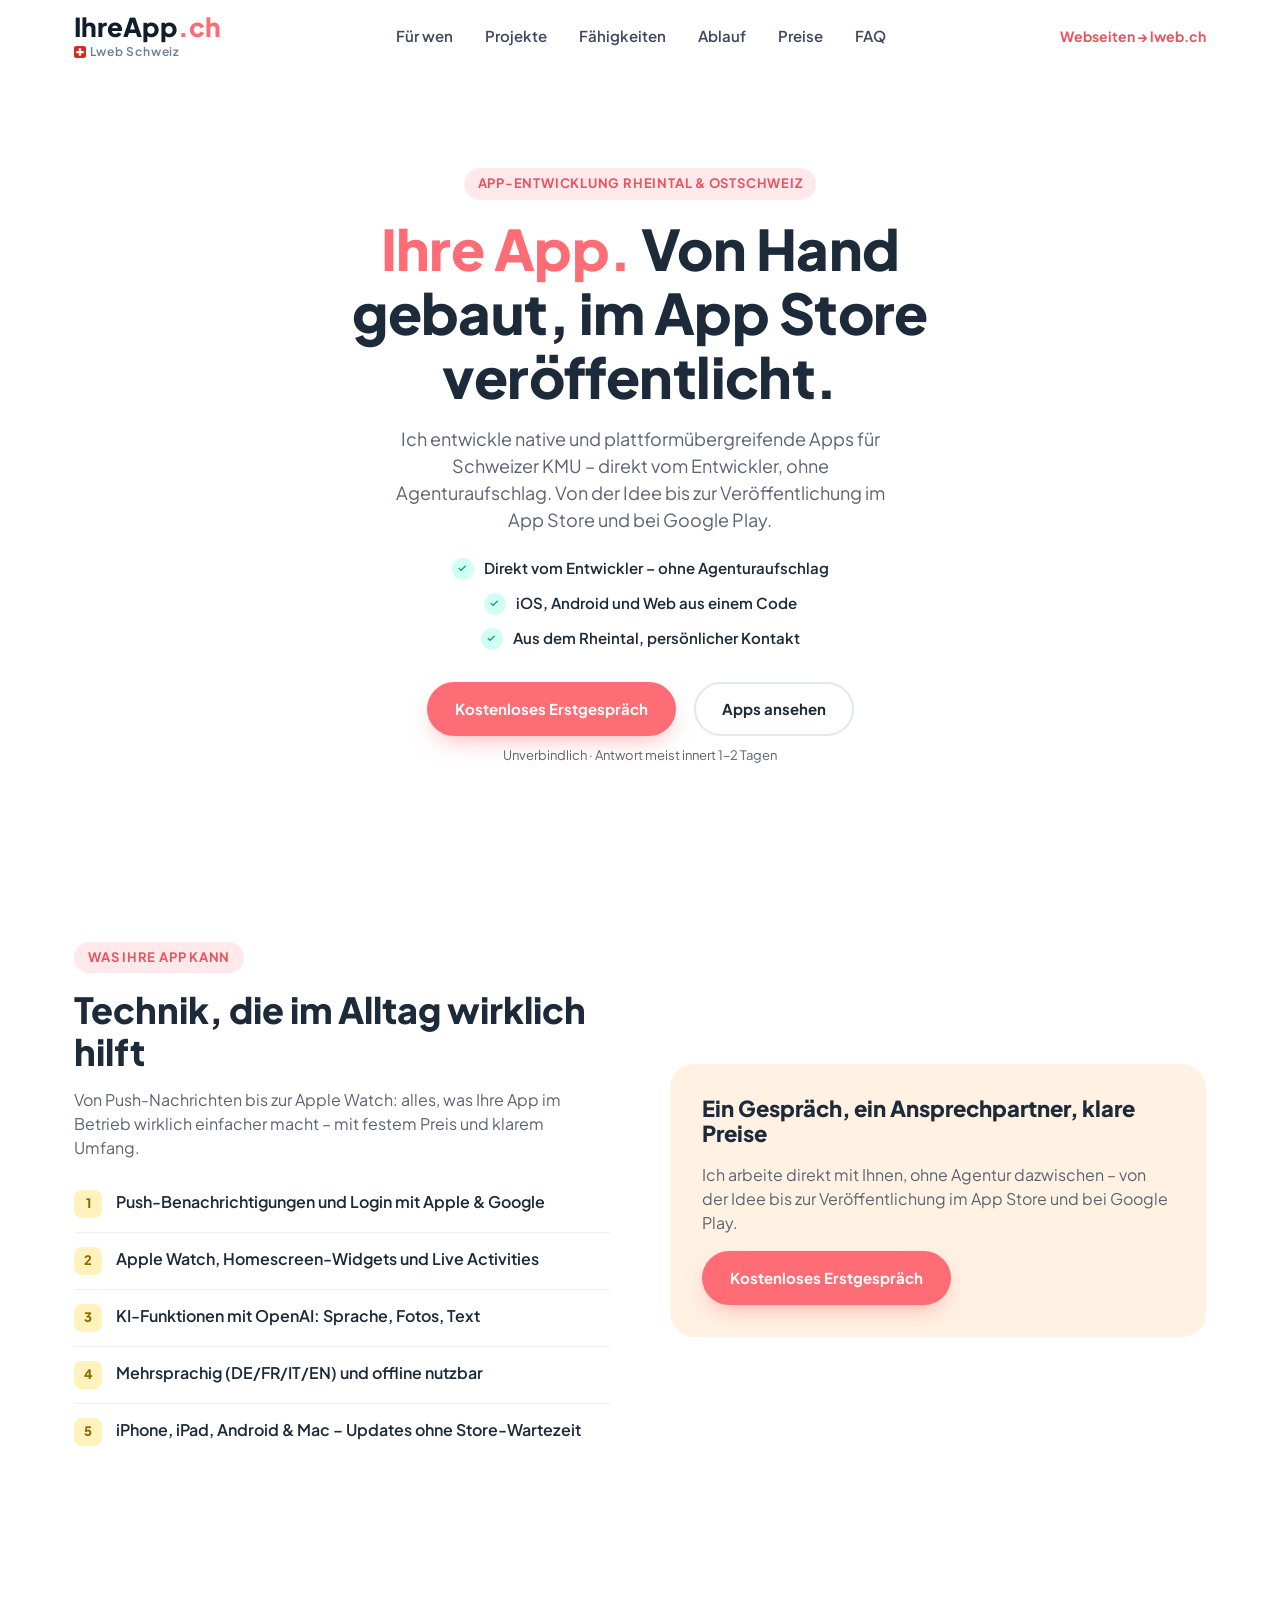
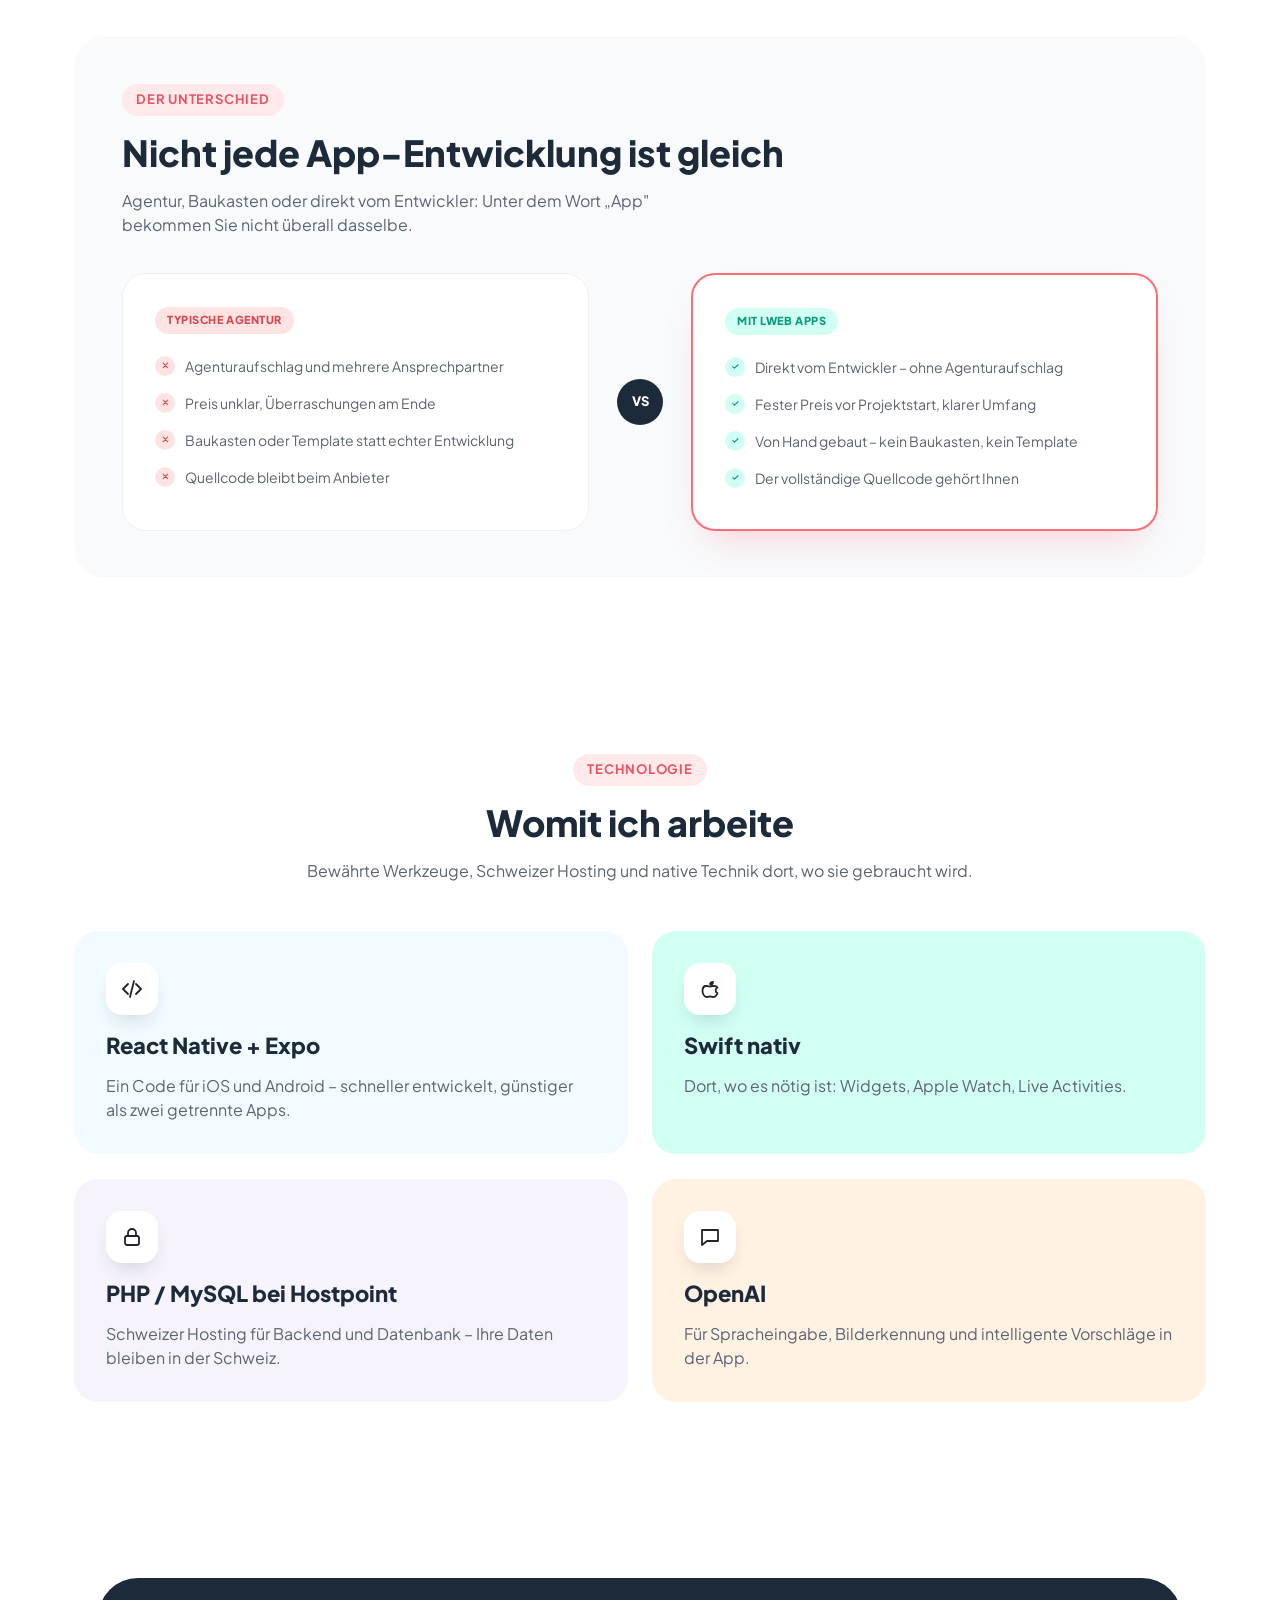
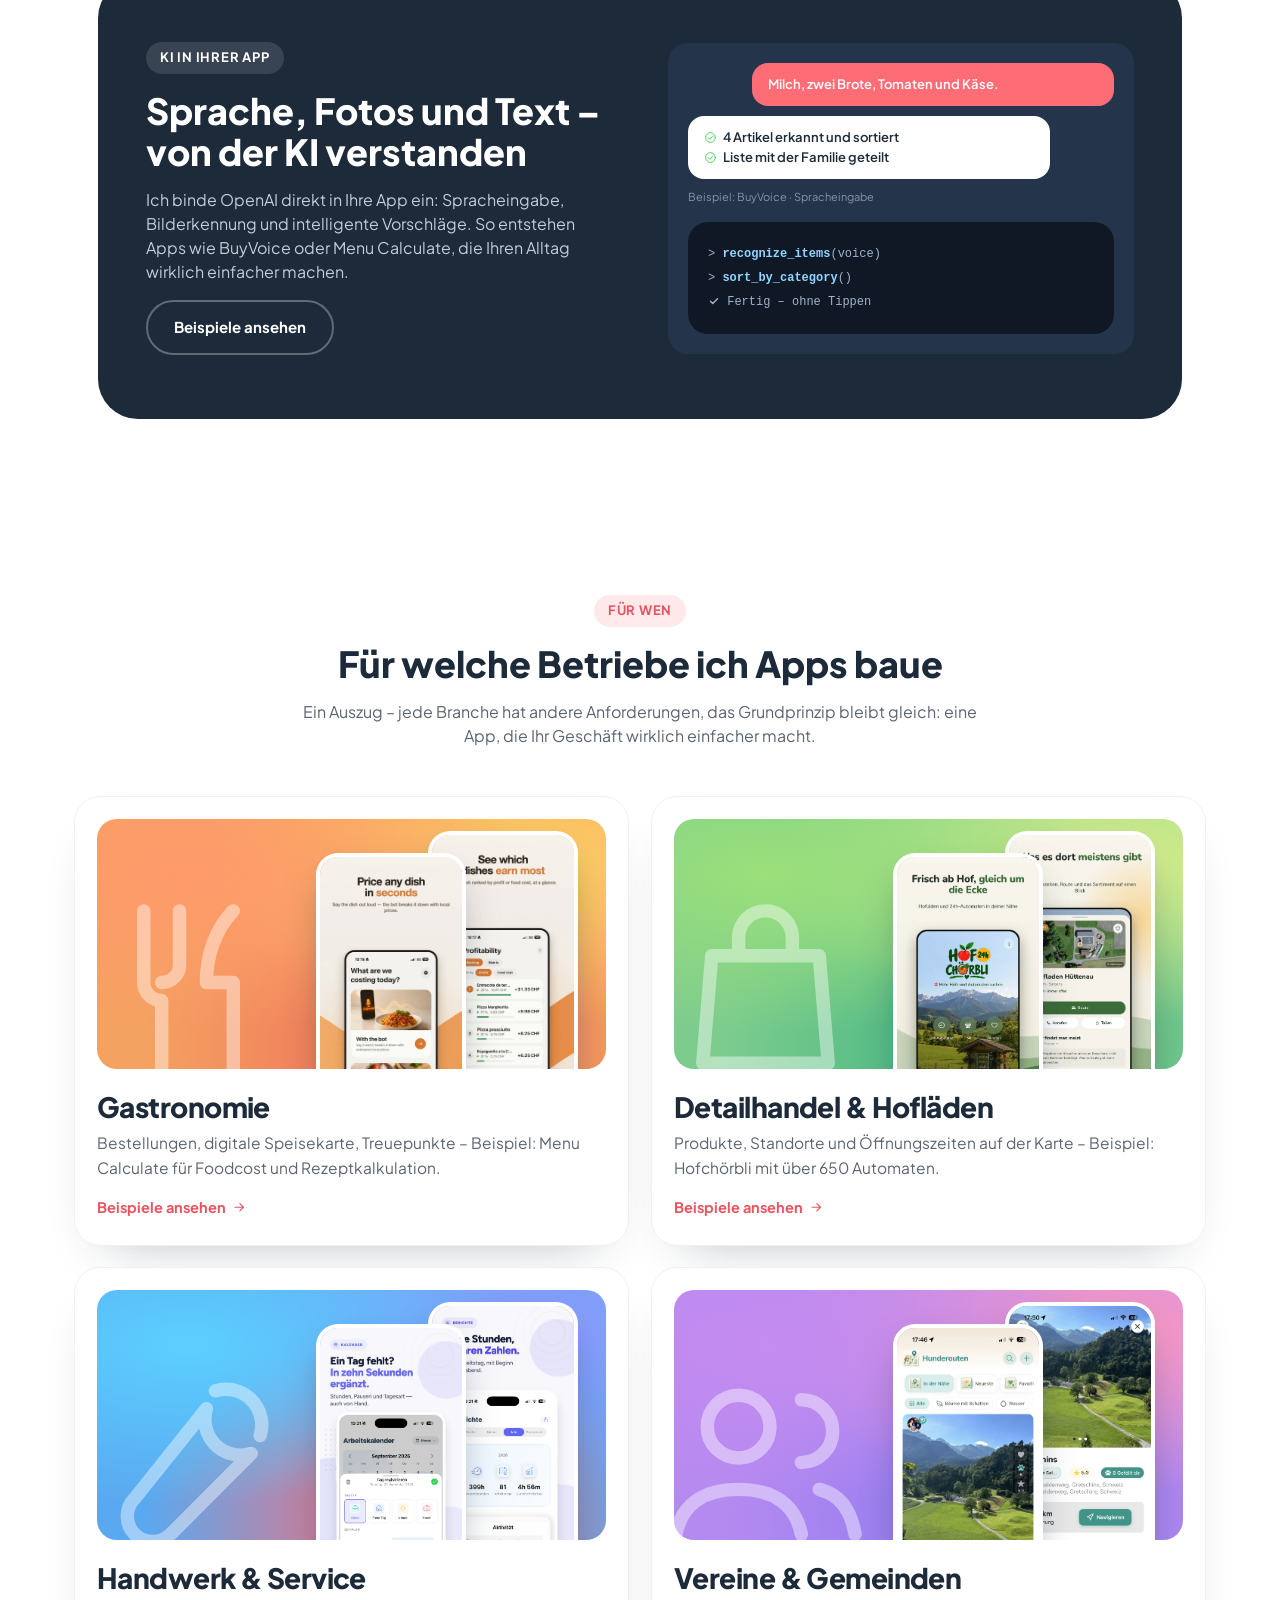
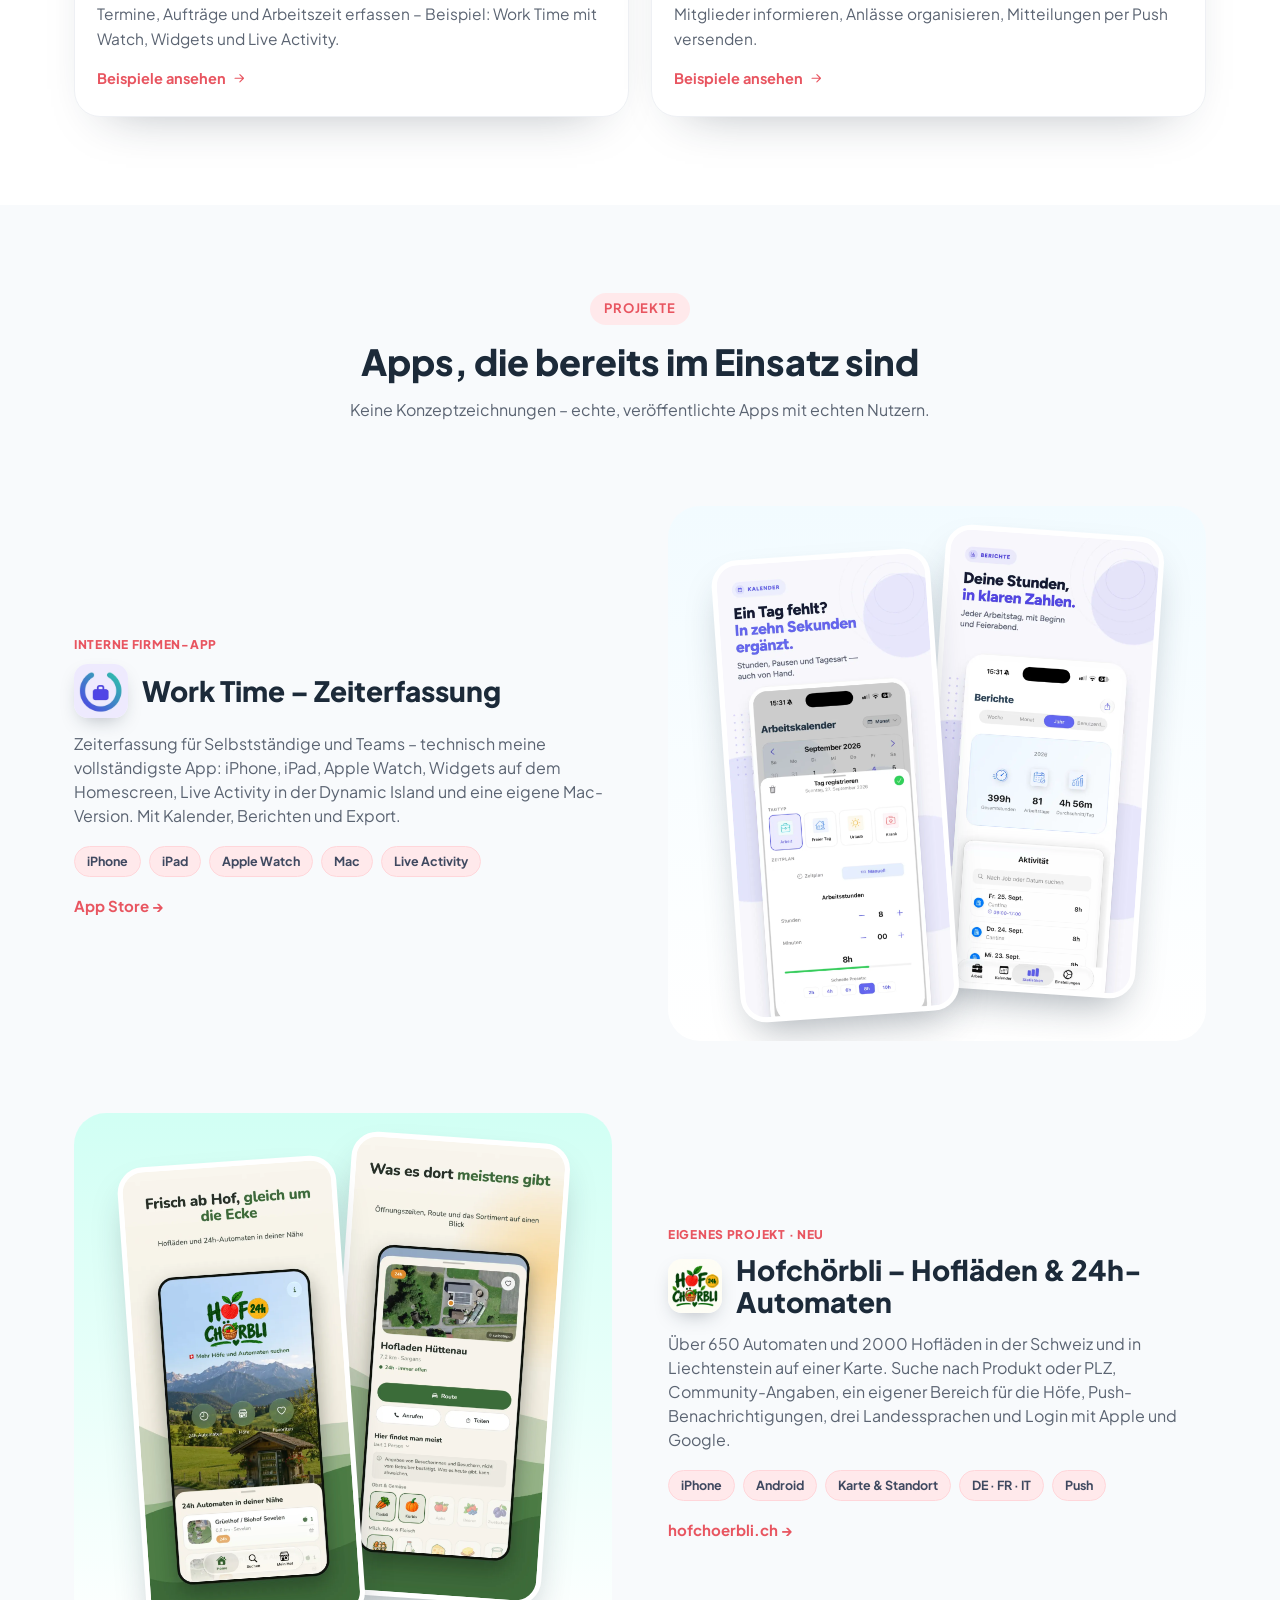
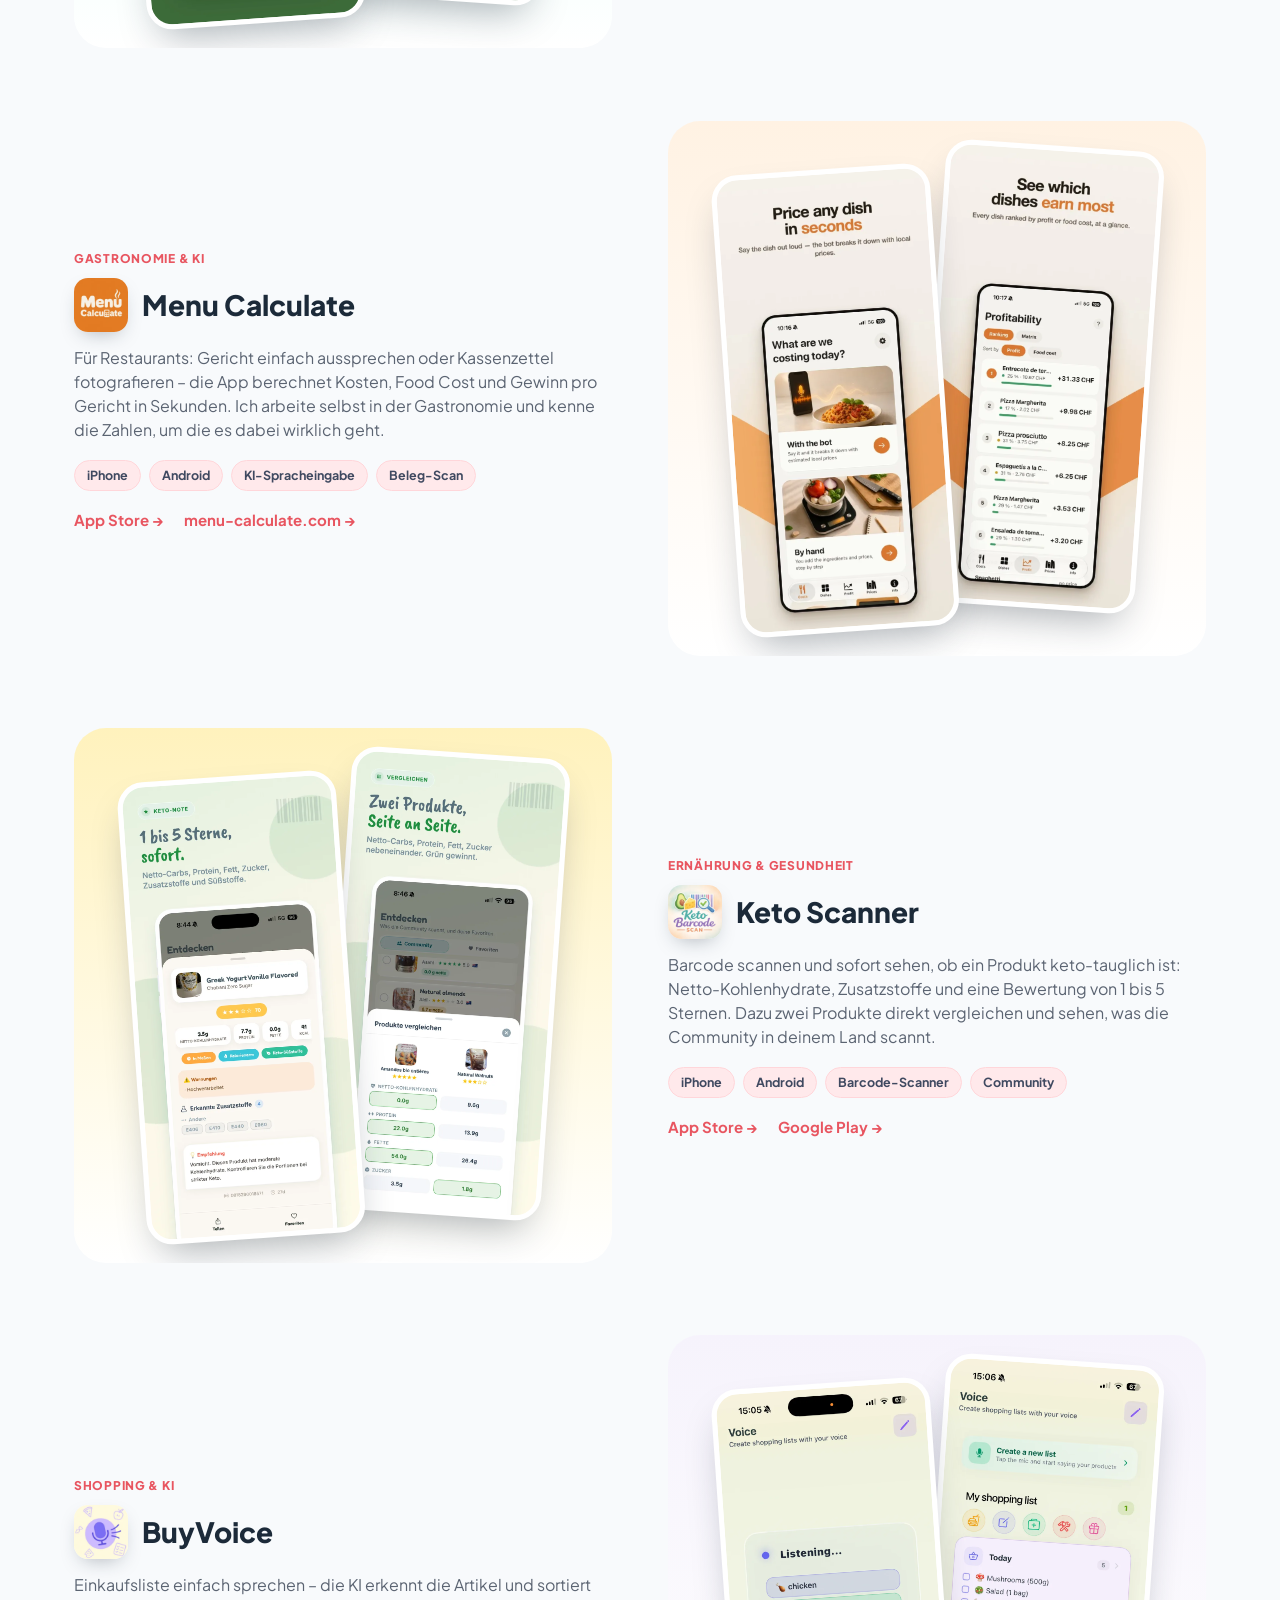
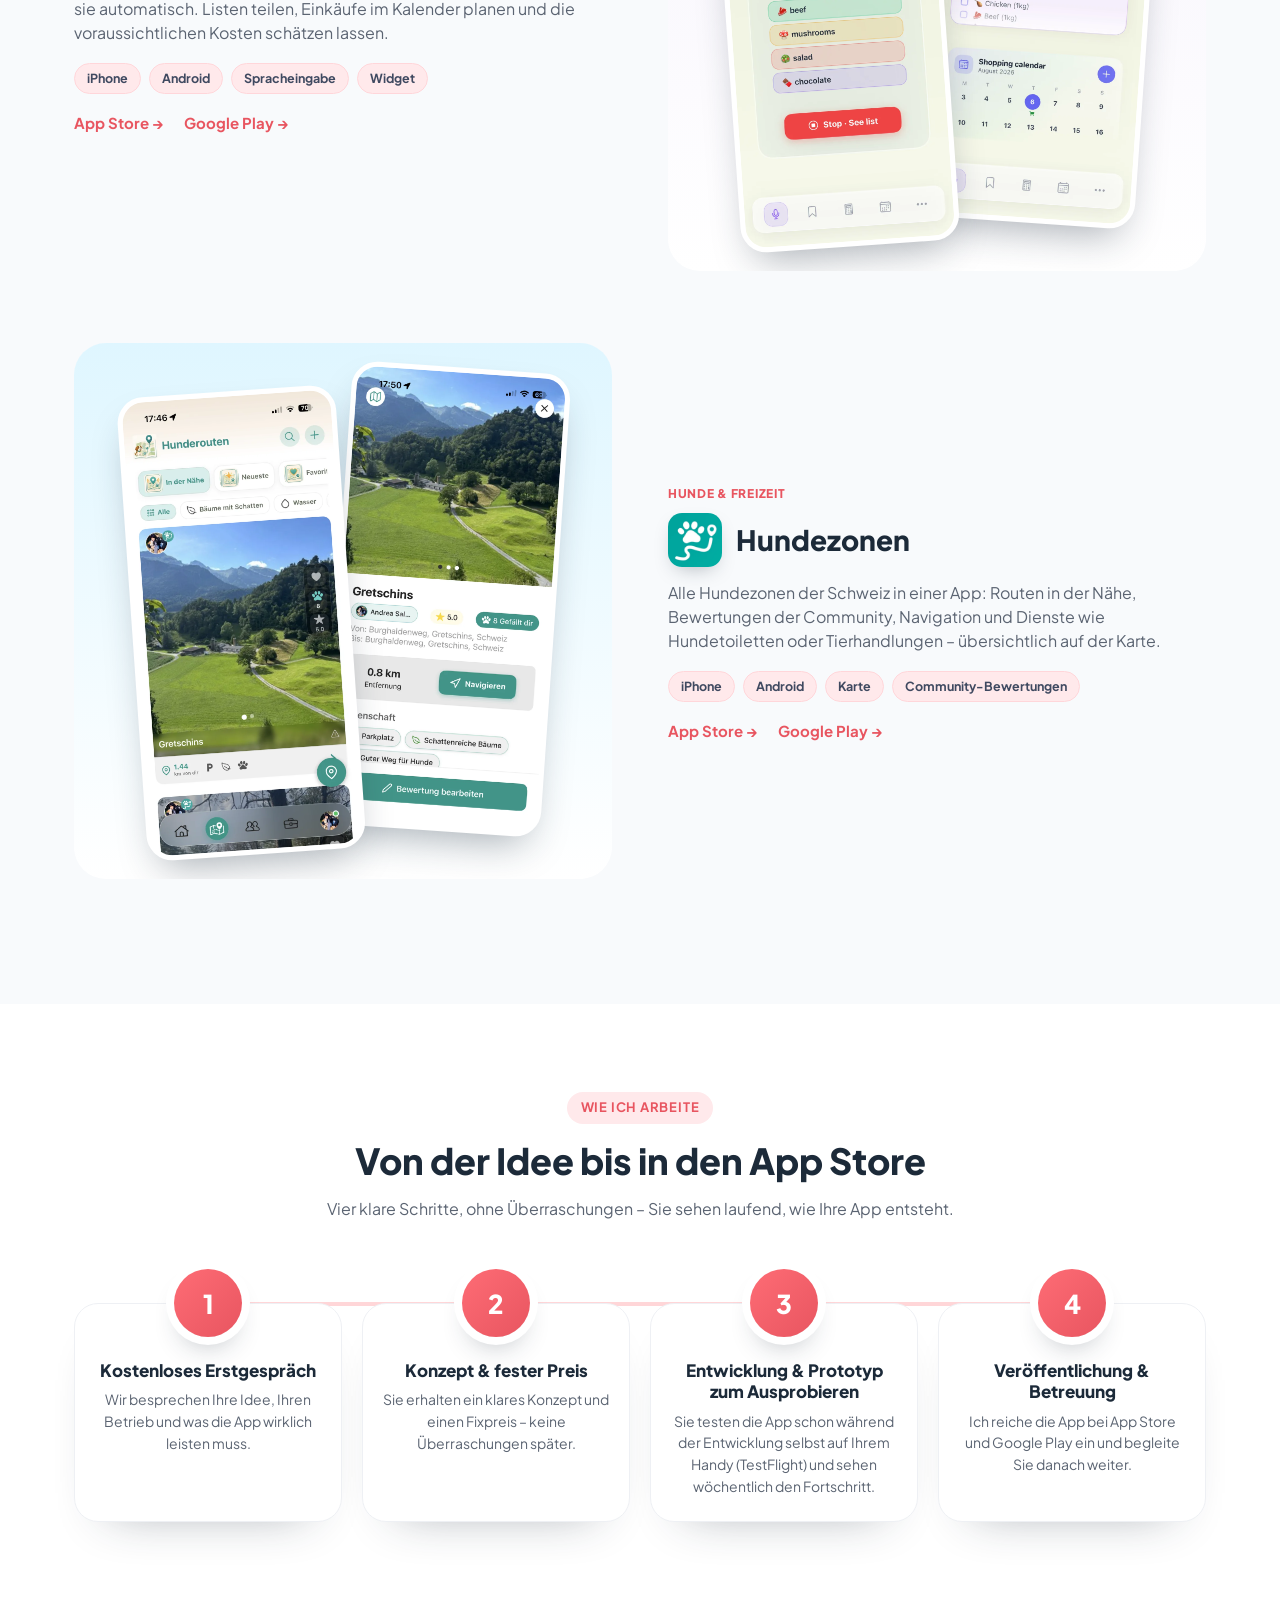
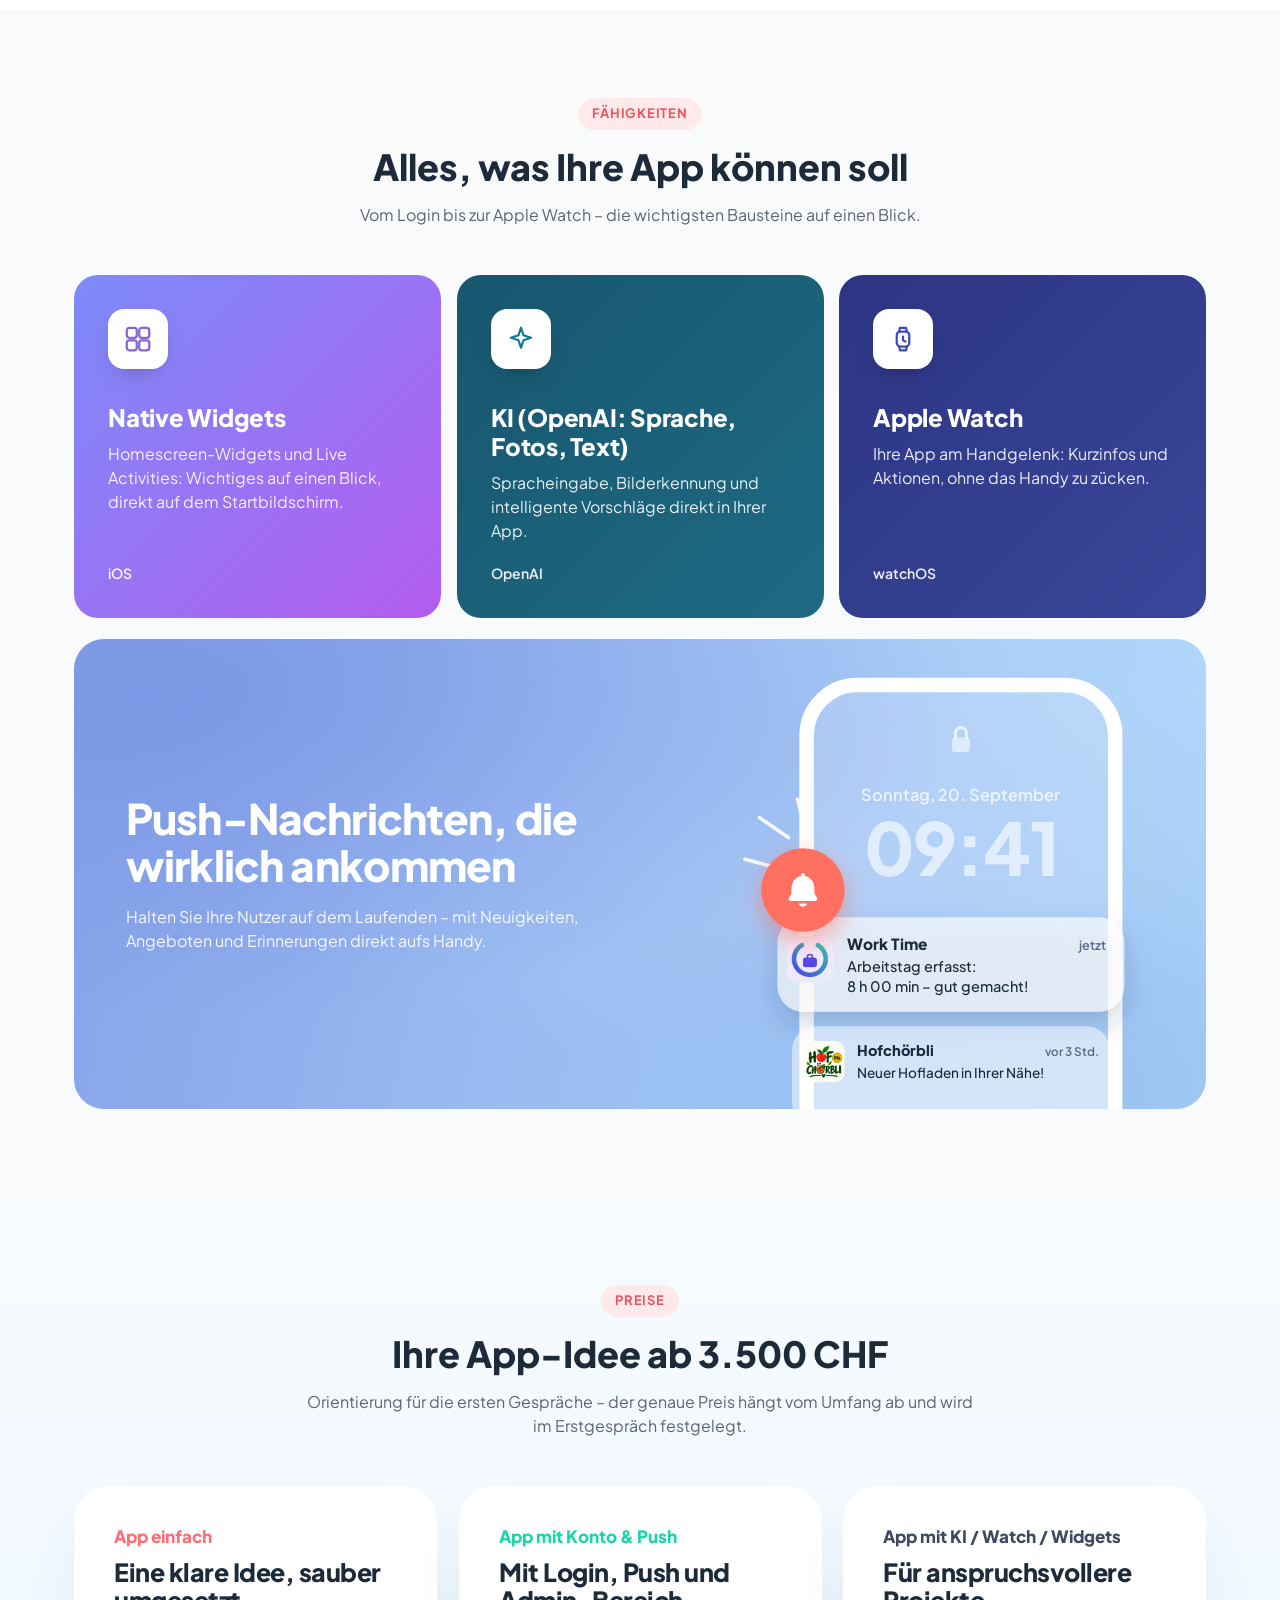
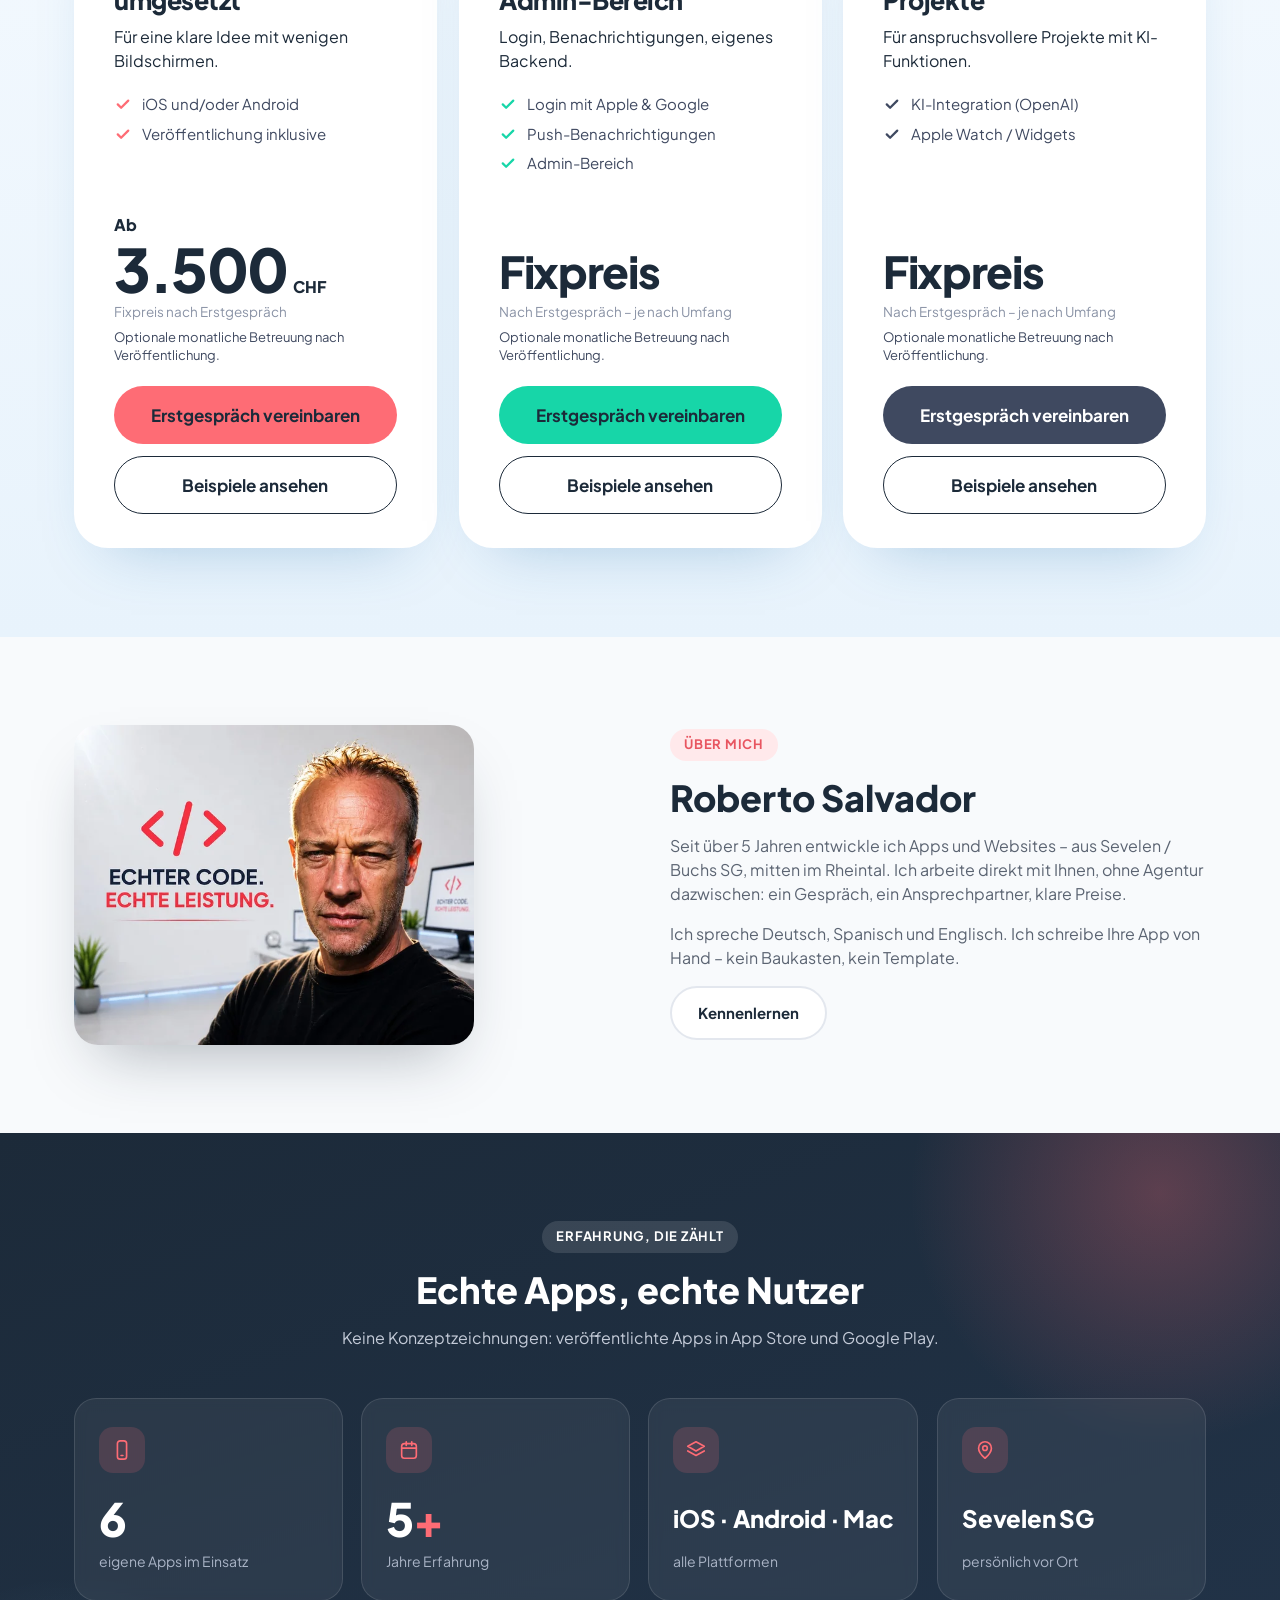
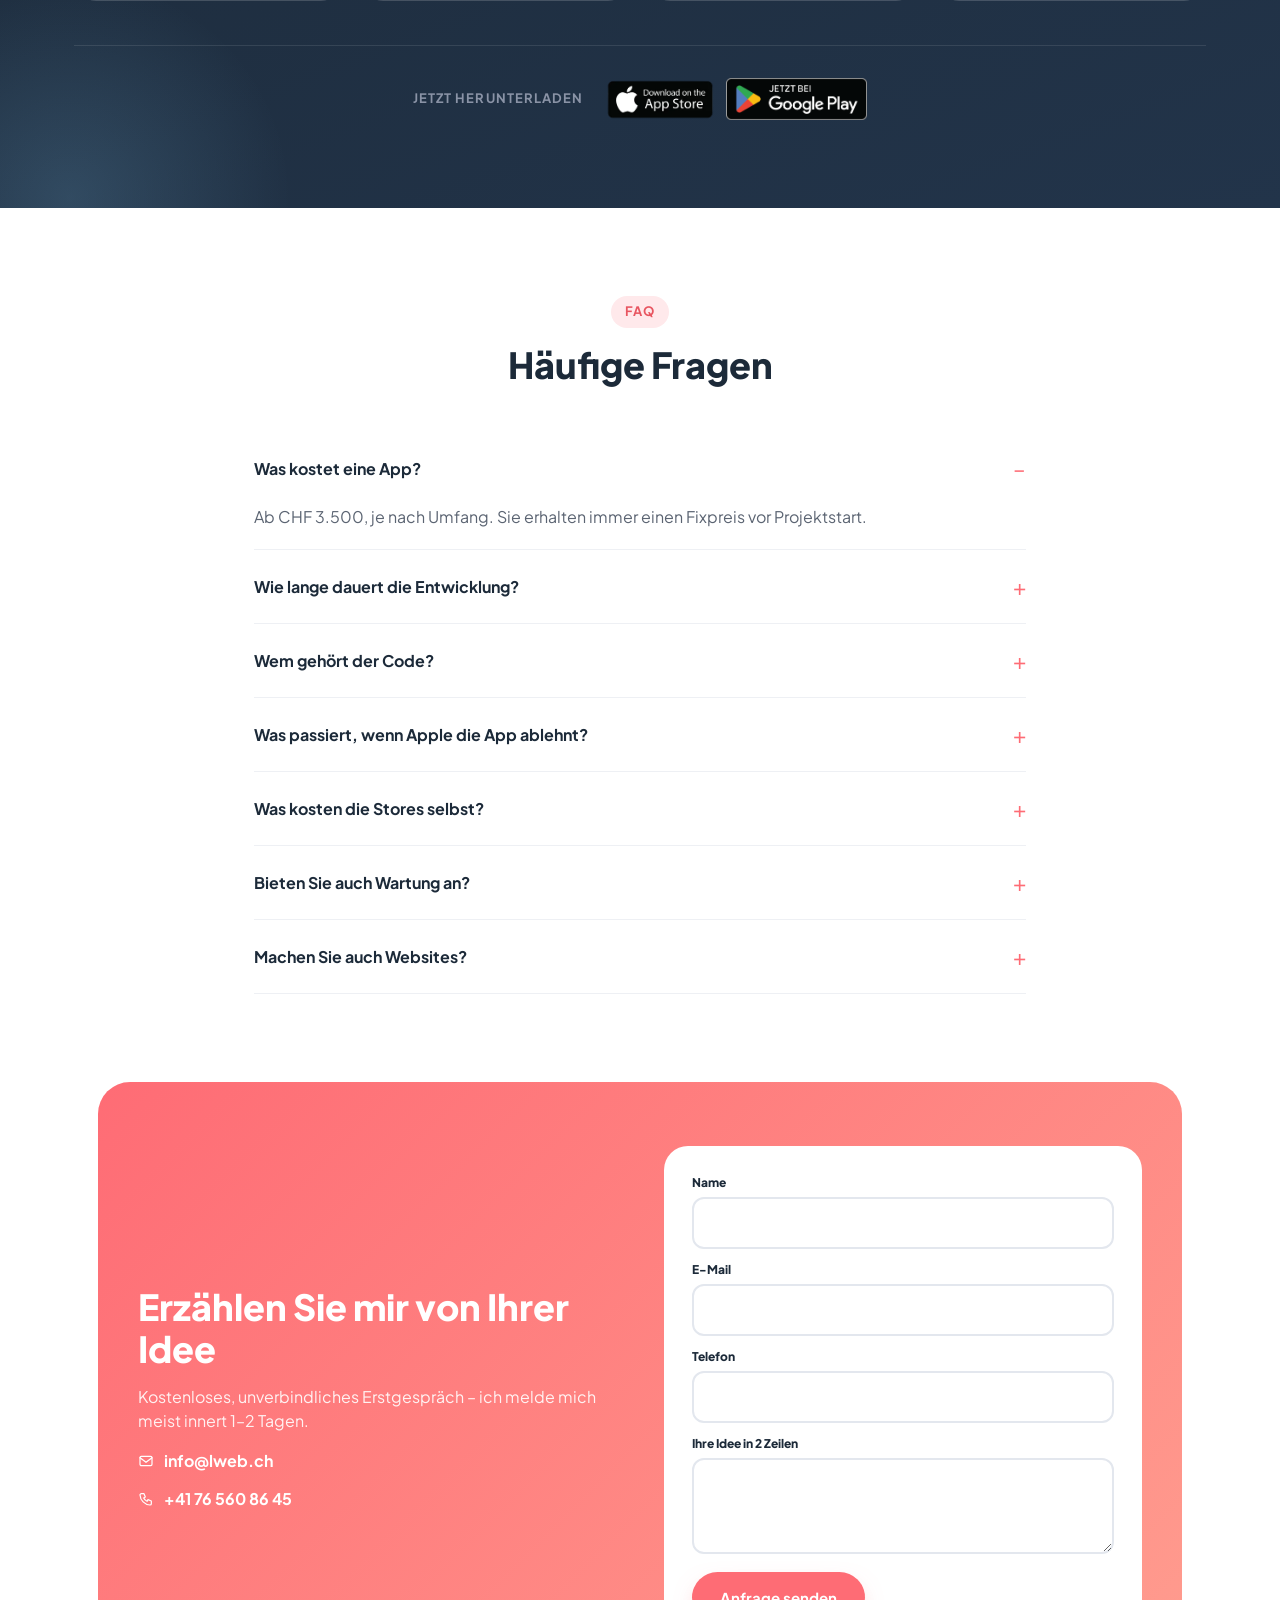
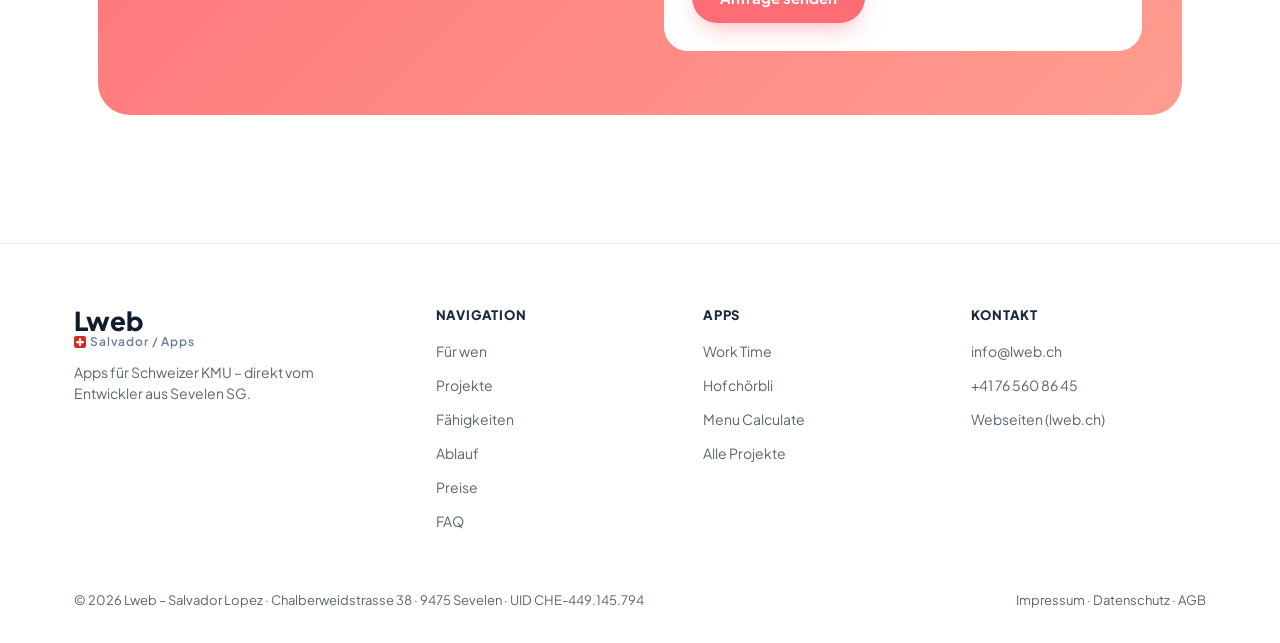
==== commit b895d527: "“update161”" ====
--- a/index.html
+++ b/index.html
@@ -620,6 +620,21 @@
  .proj-panel .shot:nth-child(2){margin-left:-5%}
 }
 button,input,textarea,.btn{font-family:inherit}
+
+/* ===== Hero: Telefon-Facher oben, Text darunter (statt Text/SVG nebeneinander) ===== */
+.hero{padding:96px 0 72px}
+.hero-new{display:flex;flex-direction:column;align-items:center}
+.hero-copy{max-width:720px;margin:0 auto;text-align:center}
+.hero-copy .eyebrow{margin-bottom:16px}
+.hero-copy h1{font-size:56px}
+.hero-copy p.lead{margin:0 auto}
+.hero-copy .check-list{align-items:center}
+.hero-copy .check-list li{justify-content:center;text-align:left}
+.hero-copy .hero-ctas{justify-content:center}
+@media(max-width:960px){
+  .hero{padding:48px 0 24px}
+  .hero-copy h1{font-size:34px}
+}
 .nav-links a{position:relative}
 .nav-links a.is-active::after{content:'';position:absolute;left:4px;right:4px;bottom:-7px;height:3px;border-radius:3px;background:var(--accent)}
 .pagefade{position:fixed;inset:0;z-index:9998;pointer-events:none;opacity:0;background:#fff;transition:opacity 230ms cubic-bezier(.4,0,.2,1)}
@@ -836,8 +851,8 @@
 </div><!--/MNAV-->
 <main>
   <section class="hero">
-    <div class="wrap hero-grid">
-      <div>
+    <div class="wrap hero-new">
+      <div class="hero-copy">
         <span class="eyebrow">App-Entwicklung Rheintal &amp; Ostschweiz</span>
         <h1><em>Ihre App.</em> Von Hand gebaut, im App Store veröffentlicht.</h1>
         <p class="lead">Ich entwickle native und plattformübergreifende Apps für Schweizer KMU – direkt vom Entwickler, ohne Agenturaufschlag. Von der Idee bis zur Veröffentlichung im App Store und bei Google Play.</p>
@@ -851,137 +866,6 @@
           <a href="#projekte" class="btn btn-outline">Apps ansehen</a>
         </div>
         <p class="hero-note">Unverbindlich · Antwort meist innert 1–2 Tagen</p>
-           </div>
-      <div class="mock-wrap">
-<div class="hero-art">
-<svg viewBox="0 0 520 560" role="img" aria-label="Animierte Illustration: Smartphone mit App, Push-Nachricht, Statistiken und Chat" xmlns="http://www.w3.org/2000/svg">
-<defs>
- <linearGradient id="hBg" x1="0" y1="0" x2="1" y2="1"><stop offset="0" stop-color="#eaf7ff"/><stop offset="1" stop-color="#fff1f2"/></linearGradient>
- <linearGradient id="hCoral" x1="0" y1="0" x2="1" y2="1"><stop offset="0" stop-color="#fe6c75"/><stop offset="1" stop-color="#ff9d8f"/></linearGradient>
- <radialGradient id="hGlow" cx=".5" cy=".5" r=".5"><stop offset="0" stop-color="#fe6c75" stop-opacity=".22"/><stop offset="1" stop-color="#fe6c75" stop-opacity="0"/></radialGradient>
- <radialGradient id="hGlow2" cx=".5" cy=".5" r=".5"><stop offset="0" stop-color="#5ccfff" stop-opacity=".28"/><stop offset="1" stop-color="#5ccfff" stop-opacity="0"/></radialGradient>
- <pattern id="hDots" width="22" height="22" patternUnits="userSpaceOnUse"><circle cx="2" cy="2" r="1.6" fill="#1c2a39" opacity=".07"/></pattern>
- <filter id="hSh" x="-30%" y="-30%" width="160%" height="170%"><feDropShadow dx="0" dy="14" stdDeviation="14" flood-color="#1c2a39" flood-opacity=".2"/></filter>
- <filter id="hShS" x="-30%" y="-30%" width="160%" height="180%"><feDropShadow dx="0" dy="8" stdDeviation="8" flood-color="#1c2a39" flood-opacity=".16"/></filter>
- <clipPath id="hScreen"><rect x="172" y="72" width="176" height="396" rx="26"/></clipPath>
- <symbol id="h-bell" viewBox="0 0 24 24"><path d="M6 16V11a6 6 0 1112 0v5l2 2H4l2-2zM10 21h4"/></symbol>
- <symbol id="h-pin" viewBox="0 0 24 24"><path d="M12 21s7-6 7-11a7 7 0 10-14 0c0 5 7 11 7 11z"/><circle cx="12" cy="10" r="2.5"/></symbol>
- <symbol id="h-cart" viewBox="0 0 24 24"><circle cx="9" cy="20" r="1.5"/><circle cx="18" cy="20" r="1.5"/><path d="M2 3h3l2.5 12h11L21 7H6"/></symbol>
- <symbol id="h-cal" viewBox="0 0 24 24"><rect x="4" y="5" width="16" height="16" rx="3"/><path d="M4 10h16M9 3v4M15 3v4"/></symbol>
- <symbol id="h-chat" viewBox="0 0 24 24"><path d="M4 5h16v11H9l-5 4V5z"/></symbol>
- <symbol id="h-chart" viewBox="0 0 24 24"><path d="M4 20V4M4 20h16M8 16v-4M13 16V8M18 16v-6"/></symbol>
- <symbol id="h-apple" viewBox="0 0 24 24"><path d="M12 7c1-2 3-2 3-2s0 2-1.5 3M8 9c-2 0-3.5 2-3.5 5 0 3 2 6 4 6 1 0 1.5-.5 3.5-.5s2.5.5 3.5.5c2 0 4-3 4-4-2-.5-3-4 0-5.5-1-1.5-2.5-1.5-3.5-1.5-1.5 0-2 .5-4 .5S9.5 9 8 9z"/></symbol>
- <symbol id="h-android" viewBox="0 0 24 24"><path d="M5 16a7 7 0 0114 0H5zM8 6l1.5 2.5M16 6l-1.5 2.5M6 17v3M18 17v3M10 20h4"/><circle cx="9.5" cy="13" r=".6"/><circle cx="14.5" cy="13" r=".6"/></symbol>
- <symbol id="h-spark" viewBox="0 0 24 24"><path d="M12 3l2 6 6 2-6 2-2 6-2-6-6-2 6-2 2-6z"/></symbol>
- <symbol id="h-code" viewBox="0 0 24 24"><path d="M8 7l-5 5 5 5M16 7l5 5-5 5M14 4l-4 16"/></symbol>
-</defs>
-
-<!-- Hintergrund -->
-<rect x="14" y="20" width="492" height="520" rx="56" fill="url(#hBg)"/>
-<rect x="14" y="20" width="492" height="520" rx="56" fill="url(#hDots)"/>
-<circle cx="430" cy="110" r="150" fill="url(#hGlow)"/>
-<circle cx="90" cy="470" r="150" fill="url(#hGlow2)"/>
-
-<!-- Umlaufbahnen -->
-<g fill="none" stroke="#b9d0e7" stroke-width="1.4" stroke-dasharray="3 8" stroke-linecap="round" opacity=".9">
- <circle cx="260" cy="270" r="228"/><circle cx="260" cy="270" r="176"/>
-</g>
-<g><animateTransform attributeName="transform" type="rotate" from="0 260 270" to="360 260 270" dur="60s" repeatCount="indefinite"/>
- <circle cx="488" cy="270" r="7" fill="#fe6c75"/><circle cx="32" cy="270" r="5" fill="#1c2a39"/><circle cx="260" cy="42" r="4" fill="#0a9b7c"/>
-</g>
-<g><animateTransform attributeName="transform" type="rotate" from="360 260 270" to="0 260 270" dur="44s" repeatCount="indefinite"/>
- <circle cx="436" cy="270" r="5" fill="#ffb703"/><circle cx="260" cy="446" r="4" fill="#8a63d2"/>
-</g>
-
-<!-- Smartphone -->
-<g filter="url(#hSh)">
- <rect x="160" y="60" width="200" height="420" rx="36" fill="#fff" stroke="#e3e7ee" stroke-width="1.5"/>
-</g>
-<g clip-path="url(#hScreen)">
- <rect x="172" y="72" width="176" height="396" fill="#fbfcfe"/>
- <rect x="232" y="82" width="56" height="14" rx="7" fill="#1c2a39"/>
- <circle cx="196" cy="128" r="14" fill="#ffe9eb"/><circle cx="196" cy="125" r="4.5" fill="#fe6c75"/><path d="M187.5 136c1.6-4 4.4-5.6 8.5-5.6s6.9 1.6 8.5 5.6" fill="#fe6c75"/>
- <rect x="218" y="117" width="70" height="8" rx="4" fill="#1c2a39" opacity=".88"/><rect x="218" y="131" width="46" height="6" rx="3" fill="#d9dee7"/>
- <!-- Hauptkarte -->
- <rect x="184" y="152" width="152" height="96" rx="18" fill="url(#hCoral)"/>
- <circle cx="226" cy="200" r="26" fill="none" stroke="#fff" stroke-opacity=".3" stroke-width="7"/>
- <circle cx="226" cy="200" r="26" fill="none" stroke="#fff" stroke-width="7" stroke-linecap="round" stroke-dasharray="163.4" stroke-dashoffset="163" transform="rotate(-90 226 200)">
-  <animate attributeName="stroke-dashoffset" values="163;24;24;163" keyTimes="0;.32;.9;1" dur="9s" repeatCount="indefinite"/>
- </circle>
- <use href="#h-spark" x="214" y="188" width="24" height="24" fill="none" stroke="#fff" stroke-width="1.9" stroke-linejoin="round"/>
- <rect x="264" y="182" width="56" height="8" rx="4" fill="#fff"/><rect x="264" y="198" width="42" height="6" rx="3" fill="#fff" opacity=".6"/><rect x="264" y="212" width="48" height="6" rx="3" fill="#fff" opacity=".6"/>
- <!-- Kacheln -->
- <g fill="none" stroke-width="1.9" stroke-linecap="round" stroke-linejoin="round">
-  <g class="tile" style="animation-delay:.0s"><rect x="188" y="262" width="44" height="44" rx="14" fill="#ffe9eb" stroke="none"/><use href="#h-bell" x="198" y="272" width="24" height="24" stroke="#fe6c75"/></g>
-  <g class="tile" style="animation-delay:.18s"><rect x="244" y="262" width="44" height="44" rx="14" fill="#dff6ff" stroke="none"/><use href="#h-pin" x="254" y="272" width="24" height="24" stroke="#1a9fd8"/></g>
-  <g class="tile" style="animation-delay:.36s"><rect x="300" y="262" width="44" height="44" rx="14" fill="#fff2bd" stroke="none"/><use href="#h-cart" x="310" y="272" width="24" height="24" stroke="#c48a00"/></g>
-  <g class="tile" style="animation-delay:.54s"><rect x="188" y="318" width="44" height="44" rx="14" fill="#d1fff4" stroke="none"/><use href="#h-cal" x="198" y="328" width="24" height="24" stroke="#0a9b7c"/></g>
-  <g class="tile" style="animation-delay:.72s"><rect x="244" y="318" width="44" height="44" rx="14" fill="#f1ecfc" stroke="none"/><use href="#h-chat" x="254" y="328" width="24" height="24" stroke="#8a63d2"/></g>
-  <g class="tile" style="animation-delay:.9s"><rect x="300" y="318" width="44" height="44" rx="14" fill="#fff2e3" stroke="none"/><use href="#h-chart" x="310" y="328" width="24" height="24" stroke="#f08a3c"/></g>
- </g>
- <rect x="188" y="374" width="100" height="8" rx="4" fill="#e6eaf1"/><rect x="188" y="390" width="64" height="6" rx="3" fill="#eef0f4"/>
- <!-- Tab-Leiste -->
- <rect x="184" y="414" width="152" height="44" rx="22" fill="#1c2a39"/>
- <circle cx="214" cy="436" r="17" fill="#fe6c75" opacity=".95"><animate attributeName="cx" values="214;250;286;322;214" keyTimes="0;.22;.5;.78;1" dur="9s" repeatCount="indefinite"/></circle>
- <g fill="none" stroke="#fff" stroke-width="1.8" stroke-linecap="round" stroke-linejoin="round">
-  <use href="#h-cal" x="204" y="426" width="20" height="20"/><use href="#h-pin" x="240" y="426" width="20" height="20"/><use href="#h-chat" x="276" y="426" width="20" height="20"/><use href="#h-chart" x="312" y="426" width="20" height="20"/>
- </g>
-</g>
-
-<!-- Push-Nachricht -->
-<g transform="translate(322 38)"><g class="fl" style="animation-duration:6.4s"><g class="push">
- <g filter="url(#hShS)"><rect width="176" height="64" rx="18" fill="#fff"/></g>
- <circle cx="34" cy="32" r="18" fill="url(#hCoral)"/><use href="#h-bell" x="24" y="22" width="20" height="20" fill="none" stroke="#fff" stroke-width="2" stroke-linecap="round" stroke-linejoin="round"/>
- <text x="60" y="28" font-size="12" font-weight="800" fill="#1c2a39">Neue Bestellung</text>
- <text x="60" y="45" font-size="10.5" font-weight="600" fill="#8a93a6">Push · gerade eben</text>
- <circle cx="160" cy="16" r="5" fill="#fe6c75"><animate attributeName="opacity" values="1;.25;1" dur="1.6s" repeatCount="indefinite"/></circle>
-</g></g></g>
-
-<!-- Statistik-Karte -->
-<g transform="translate(22 356)"><g class="fl" style="animation-duration:7.2s;animation-delay:-2s">
- <g filter="url(#hShS)"><rect width="150" height="104" rx="18" fill="#fff"/></g>
- <text x="16" y="26" font-size="11.5" font-weight="800" fill="#1c2a39">Statistiken</text>
- <g fill="#fe6c75">
-  <rect x="16" y="56" width="16" height="30" rx="5" opacity=".35"><animate attributeName="height" values="30;44;30" dur="3.6s" repeatCount="indefinite"/><animate attributeName="y" values="56;42;56" dur="3.6s" repeatCount="indefinite"/></rect>
-  <rect x="40" y="46" width="16" height="40" rx="5" opacity=".55"><animate attributeName="height" values="40;26;40" dur="3.6s" begin="-.9s" repeatCount="indefinite"/><animate attributeName="y" values="46;60;46" dur="3.6s" begin="-.9s" repeatCount="indefinite"/></rect>
-  <rect x="64" y="38" width="16" height="48" rx="5" opacity=".75"><animate attributeName="height" values="48;34;48" dur="3.6s" begin="-1.8s" repeatCount="indefinite"/><animate attributeName="y" values="38;52;38" dur="3.6s" begin="-1.8s" repeatCount="indefinite"/></rect>
-  <rect x="88" y="52" width="16" height="34" rx="5" opacity=".55"><animate attributeName="height" values="34;50;34" dur="3.6s" begin="-2.7s" repeatCount="indefinite"/><animate attributeName="y" values="52;36;52" dur="3.6s" begin="-2.7s" repeatCount="indefinite"/></rect>
-  <rect x="112" y="34" width="16" height="52" rx="5"><animate attributeName="height" values="52;38;52" dur="3.6s" begin="-.4s" repeatCount="indefinite"/><animate attributeName="y" values="34;48;34" dur="3.6s" begin="-.4s" repeatCount="indefinite"/></rect>
- </g>
-</g></g>
-
-<!-- iOS / Android / Code Chips -->
-<g transform="translate(38 168)"><g class="fl" style="animation-duration:5.4s;animation-delay:-1s">
- <g filter="url(#hShS)"><rect width="52" height="52" rx="16" fill="#fff"/></g>
- <use href="#h-apple" x="12" y="12" width="28" height="28" fill="none" stroke="#1c2a39" stroke-width="1.7" stroke-linecap="round" stroke-linejoin="round"/>
-</g></g>
-<g transform="translate(434 214)"><g class="fl" style="animation-duration:6.1s;animation-delay:-3s">
- <g filter="url(#hShS)"><rect width="52" height="52" rx="16" fill="#fff"/></g>
- <use href="#h-android" x="12" y="12" width="28" height="28" fill="none" stroke="#0a9b7c" stroke-width="1.7" stroke-linecap="round" stroke-linejoin="round"/>
-</g></g>
-<g transform="translate(18 252)"><g class="fl" style="animation-duration:6.2s;animation-delay:-1.5s">
- <image href="img/app-store-badge.webp" x="0" y="0" width="132" height="51" preserveAspectRatio="xMidYMid meet" filter="url(#hShS)"/>
-</g></g>
-<g transform="translate(346 296)"><g class="fl" style="animation-duration:6.8s;animation-delay:-4s">
- <image href="img/google-play.png" x="0" y="0" width="156" height="46.4" preserveAspectRatio="xMidYMid meet" filter="url(#hShS)"/>
-</g></g>
-
-<!-- Chat-Blase -->
-<g transform="translate(330 400)"><g class="fl" style="animation-duration:5.8s;animation-delay:-2.4s">
- <g filter="url(#hShS)"><path d="M22 0h84a22 22 0 0122 22v0a22 22 0 01-22 22H44l-22 14v-14A22 22 0 010 22v0A22 22 0 0122 0z" fill="url(#hCoral)"/></g>
- <use href="#h-spark" x="16" y="10" width="22" height="22" fill="none" stroke="#fff" stroke-width="2" stroke-linejoin="round"/>
- <circle cx="60" cy="22" r="4" fill="#fff"><animate attributeName="opacity" values=".35;1;.35" dur="1.4s" repeatCount="indefinite"/></circle>
- <circle cx="76" cy="22" r="4" fill="#fff"><animate attributeName="opacity" values=".35;1;.35" dur="1.4s" begin=".2s" repeatCount="indefinite"/></circle>
- <circle cx="92" cy="22" r="4" fill="#fff"><animate attributeName="opacity" values=".35;1;.35" dur="1.4s" begin=".4s" repeatCount="indefinite"/></circle>
-</g></g>
-
-<!-- Funken -->
-<g fill="#fe6c75"><path class="tw" style="animation-delay:0s" d="M110 96l3 8 8 3-8 3-3 8-3-8-8-3 8-3z"/></g>
-<g fill="#5ccfff"><path class="tw" style="animation-delay:-1.2s" d="M462 420l2.5 6.5 6.5 2.5-6.5 2.5-2.5 6.5-2.5-6.5-6.5-2.5 6.5-2.5z"/></g>
-<g fill="#ffb703"><path class="tw" style="animation-delay:-2.1s" d="M96 300l2 5 5 2-5 2-2 5-2-5-5-2 5-2z"/></g>
-</svg>
-</div>
-
       </div>
     </div>
   </section>
